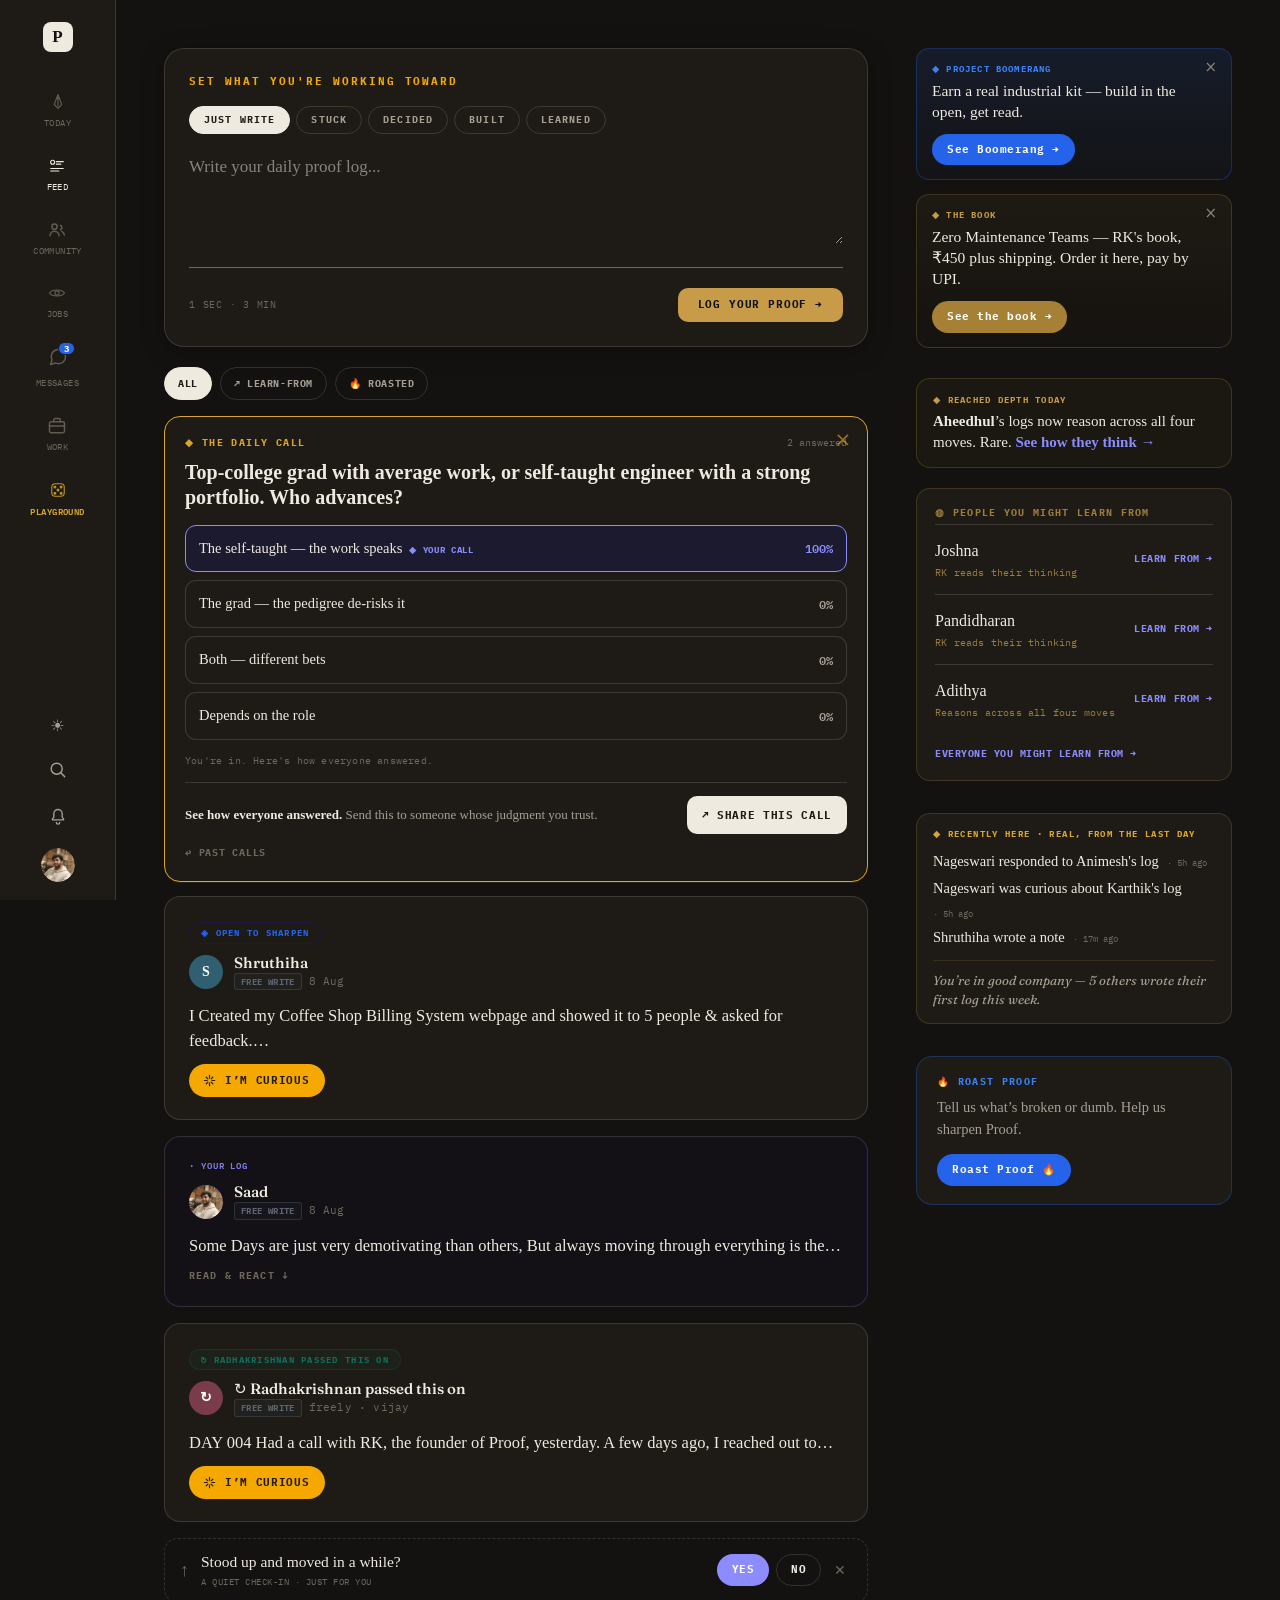
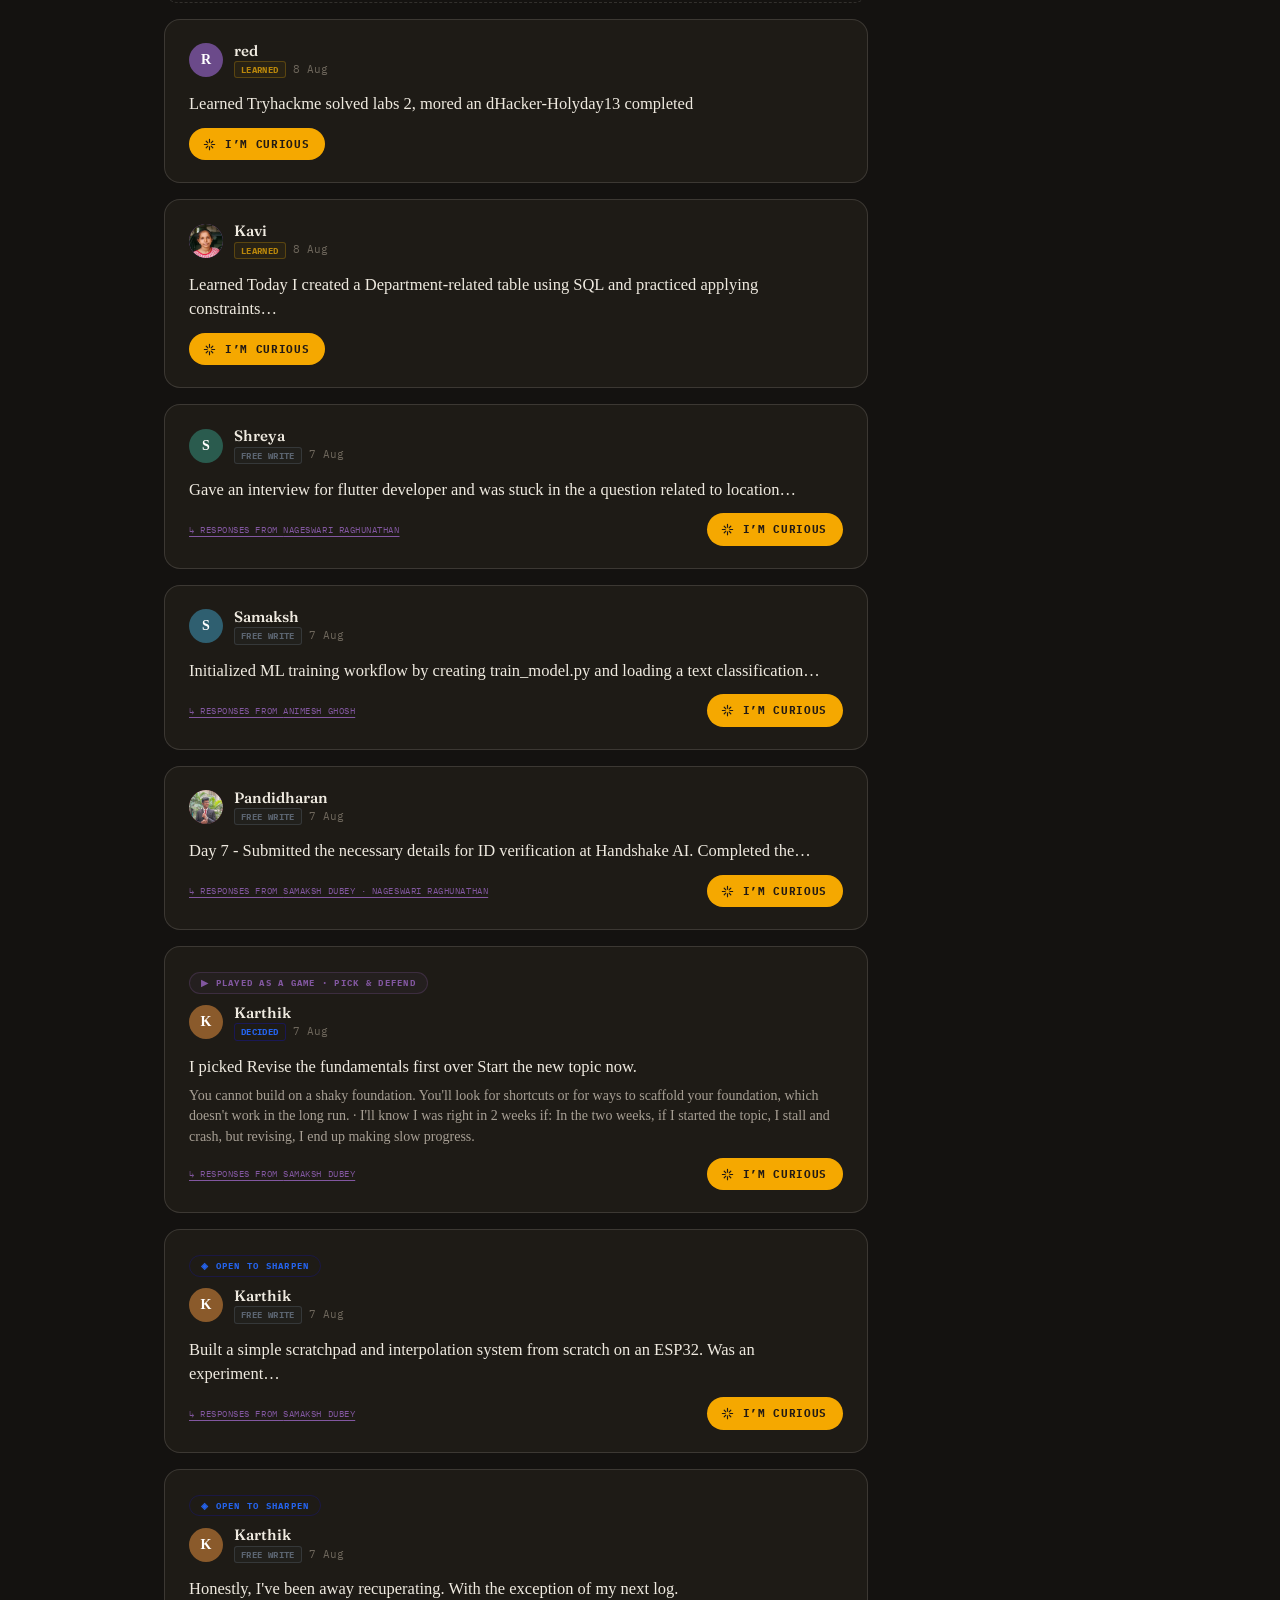
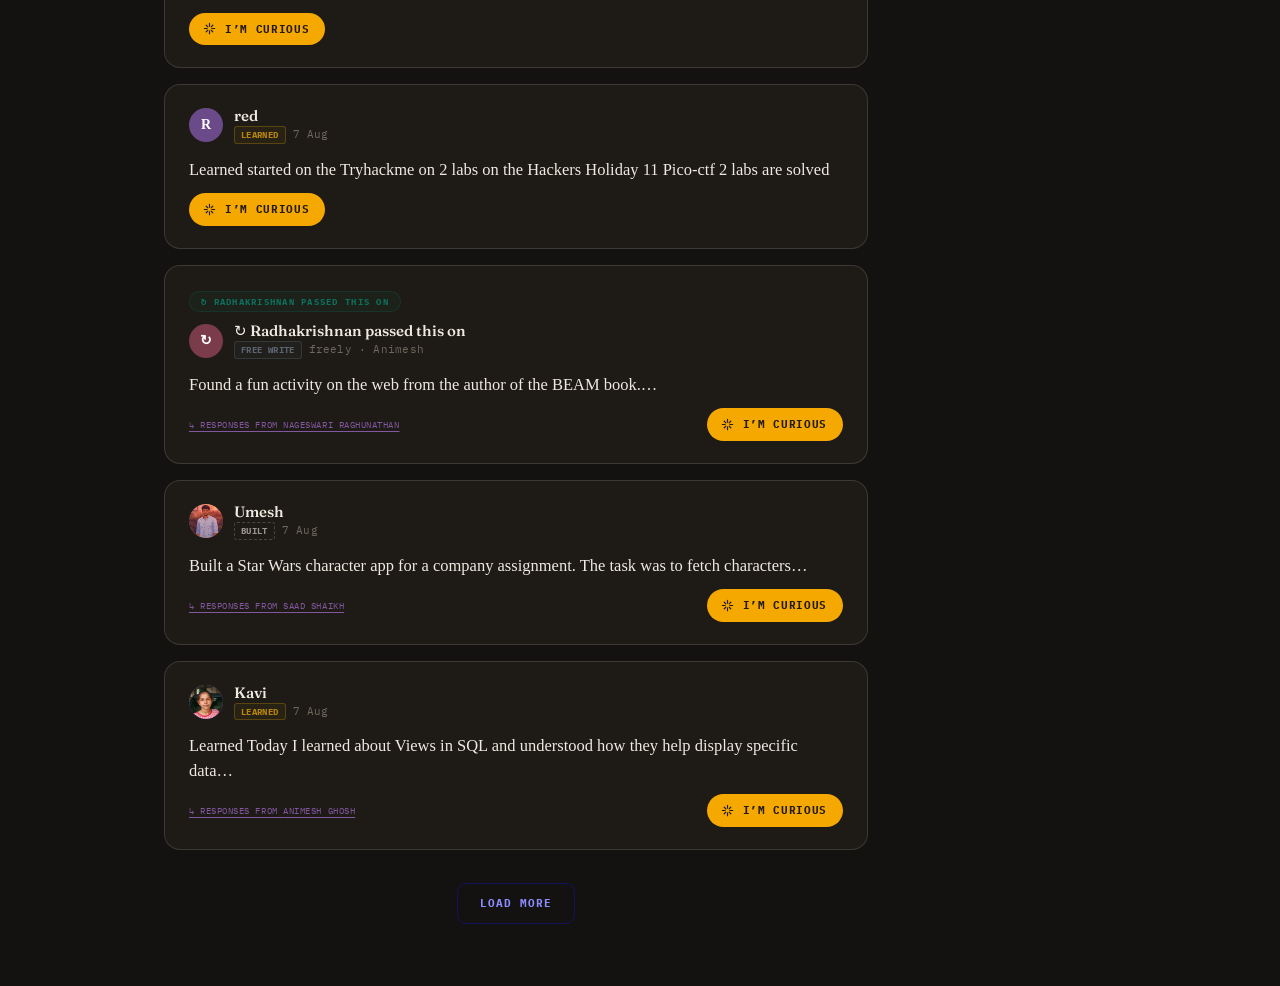
==== index.html @ 82c51aee "rename" ====
<!DOCTYPE html>
<!-- saved from url=(0050)https://proof.zeromaintenanceengineer.in/next/feed -->
<html lang="en" class="dm_sans_3dd837e-module__76uYGq__variable fraunces_d6a25583-module__1iMEhq__variable ibm_plex_mono_69b0a650-module__YpXl3W__variable h-full antialiased" data-theme="dark"><head><meta http-equiv="Content-Type" content="text/html; charset=UTF-8"><meta name="viewport" content="width=device-width, initial-scale=1, viewport-fit=cover"><link rel="preconnect" href="https://fonts.googleapis.com"><link rel="preconnect" href="https://fonts.gstatic.com" crossorigin><link href="https://fonts.googleapis.com/css2?family=Fraunces:ital,opsz,wght@0,9..144,100..900;1,9..144,100..900&family=IBM+Plex+Mono:ital,wght@0,400;0,500;0,600;0,700;1,400;1,600&display=swap" rel="stylesheet"><style>:root, html { --font-fraunces: 'Fraunces', Georgia, serif !important; --font-ibm-plex-mono: 'IBM Plex Mono', monospace !important; --nx-accent: #2563EB !important; --nx-gold: #F5A800 !important; } button[style*="#F5A800"], a[style*="#F5A800"] { background: #F5A800 !important; box-shadow: none !important; color: #221A14 !important; } *[style*="background:#1212CC"], *[style*="background: #1212CC"] { background-color: #2563EB !important; } *[style*="color:#1212CC"], *[style*="color: #1212CC"] { color: #2563EB !important; background: transparent !important; } *[style*="border-color:#1212CC"], *[style*="border-color: #1212CC"] { border-color: #2563EB !important; }</style><link rel="stylesheet" href="./ZME Proof_files/0ywh-_.utl7sk.css" data-precedence="next"><link rel="stylesheet" href="./ZME Proof_files/0-j~etab6fg9s.css" data-precedence="next"><link rel="stylesheet" href="./ZME Proof_files/0y_578nj~vm8..css" data-precedence="next"><link rel="stylesheet" href="./ZME Proof_files/0p9dlb2s27ppr.css" data-precedence="next"><link rel="preload" as="script" fetchpriority="low" href="./ZME Proof_files/074prxct1iqr1.js.download"><script src="./ZME Proof_files/0~k6u5_j-9bf2.js.download" async=""></script><script src="./ZME Proof_files/0dbbpgw_5l585.js.download" async=""></script><script src="./ZME Proof_files/0984h45.qy_86.js.download" async=""></script><script src="./ZME Proof_files/18cilrg3kkkfk.js.download" async=""></script><script src="./ZME Proof_files/0zjs5hlwbvch9.js.download" async=""></script><script src="./ZME Proof_files/turbopack-0f6-7tccjq.1g.js.download" async=""></script><script src="./ZME Proof_files/0mjb-7woy8qst.js.download" async=""></script><script src="./ZME Proof_files/0fn_caz3~kw9q.js.download" async=""></script><script src="./ZME Proof_files/00_w-lmquu-cs.js.download" async=""></script><script src="./ZME Proof_files/13oyx8lofy00y.js.download" async=""></script><script src="./ZME Proof_files/0t5--niciveg4.js.download" async=""></script><script src="./ZME Proof_files/1338a5h6nf2sa.js.download" async=""></script><script src="./ZME Proof_files/0g3f~a8m96g4f.js.download" async=""></script><meta name="theme-color" content="#2563EB"><title>ZME Proof</title><meta name="description" content="Start with 1 second. End with 3 minutes. A daily logging app where commitment grows over time."><link rel="manifest" href="https://proof.zeromaintenanceengineer.in/manifest.webmanifest"><meta name="mobile-web-app-capable" content="yes"><meta name="apple-mobile-web-app-title" content="Proof"><meta name="apple-mobile-web-app-status-bar-style" content="default"><link rel="icon" href="https://proof.zeromaintenanceengineer.in/favicon.ico?favicon.06owztl73n0d5.ico" sizes="64x64" type="image/x-icon"><link rel="icon" href="https://proof.zeromaintenanceengineer.in/icon.png?icon.0usc11j-8v8tt.png" sizes="512x184" type="image/png"><meta name="next-size-adjust" content=""><script>try{var t=localStorage.getItem('proof-theme');if(t==='dark')document.documentElement.setAttribute('data-theme','dark');}catch(e){}</script><script src="./ZME Proof_files/03~yq9q893hmn.js.download" nomodule=""></script><link rel="preload" href="https://proof.zeromaintenanceengineer.in/_next/static/media/03bda585a99c6450-s.p.0zzh68k1~whtc.woff2?dpl=dpl_6tcVAQwhjyRCwjzdaf2szmaPqKdR" as="font" crossorigin="" type="font/woff2"><link rel="preload" href="https://proof.zeromaintenanceengineer.in/_next/static/media/23b7a97ae3b5c134-s.p.0o14nraug8u5s.woff2?dpl=dpl_6tcVAQwhjyRCwjzdaf2szmaPqKdR" as="font" crossorigin="" type="font/woff2"><link rel="preload" href="https://proof.zeromaintenanceengineer.in/_next/static/media/3c7c6164b2587822-s.p.0duriy8536ewt.woff2?dpl=dpl_6tcVAQwhjyRCwjzdaf2szmaPqKdR" as="font" crossorigin="" type="font/woff2"><link rel="preload" href="https://proof.zeromaintenanceengineer.in/_next/static/media/5c285b27cdda1fe8-s.p.0yo6-5yoeeudq.woff2?dpl=dpl_6tcVAQwhjyRCwjzdaf2szmaPqKdR" as="font" crossorigin="" type="font/woff2"><link rel="preload" href="https://proof.zeromaintenanceengineer.in/_next/static/media/99e609270109b47d-s.p.16-z~2sp29ex6.woff2?dpl=dpl_6tcVAQwhjyRCwjzdaf2szmaPqKdR" as="font" crossorigin="" type="font/woff2"><link rel="preload" href="https://proof.zeromaintenanceengineer.in/_next/static/media/effe91970fc4db64-s.p.07ig5l8azj~hy.woff2?dpl=dpl_6tcVAQwhjyRCwjzdaf2szmaPqKdR" as="font" crossorigin="" type="font/woff2"><link rel="preload" href="./ZME Proof_files/photo-1786208053460.jpg" as="image"></head><body class="min-h-full flex flex-col bg-background text-foreground"><div hidden=""><!--$--><!--/$--></div><!--$--><div class="nx-app"><aside class="nx-rail"><a class="nx-mark" aria-label="Proof" href="https://proof.zeromaintenanceengineer.in/next">P</a><nav class="nx-nav"><a class="" href="https://proof.zeromaintenanceengineer.in/next"><svg viewBox="0 0 32 32" width="20" height="20" fill="none" stroke="currentColor" stroke-width="1.8" stroke-linecap="round" stroke-linejoin="round" aria-hidden="true" style="display:inline-block;flex:none"><path d="M16 4 L22 20 L16 26 L10 20 Z"></path><path d="M16 12 V22"></path><circle cx="16" cy="9.4" r="1.3"></circle></svg>Today</a><a class="nx-on" href="https://proof.zeromaintenanceengineer.in/next/feed"><svg viewBox="0 0 32 32" width="20" height="20" fill="none" stroke="currentColor" stroke-width="1.8" stroke-linecap="round" stroke-linejoin="round" aria-hidden="true" style="display:inline-block;flex:none"><circle cx="9" cy="10" r="3.2"></circle><path d="M15 9 H26 M15 13 H22"></path><path d="M6 20 H26 M6 24 H19"></path></svg>Feed</a><a class="" aria-label="Communities" href="https://proof.zeromaintenanceengineer.in/next/communities"><svg viewBox="0 0 24 24" width="20" height="20" fill="none" stroke="currentColor" stroke-width="1.8" stroke-linecap="round" stroke-linejoin="round"><circle cx="9" cy="8" r="3.1"></circle><path d="M3.6 19a5.4 5.4 0 0 1 10.8 0"></path><path d="M16.2 6.3a3 3 0 0 1 0 5.4"></path><path d="M17.7 13.6A5.4 5.4 0 0 1 20.8 18"></path></svg>Community</a><a class="" href="https://proof.zeromaintenanceengineer.in/next/roles"><svg viewBox="0 0 32 32" width="20" height="20" fill="none" stroke="currentColor" stroke-width="1.8" stroke-linecap="round" stroke-linejoin="round" aria-hidden="true" style="display:inline-block;flex:none"><path d="M4 16 C8 9.5 24 9.5 28 16 C24 22.5 8 22.5 4 16 Z"></path><circle cx="16" cy="16" r="3.4"></circle></svg>Jobs</a><a class="" aria-label="Messages" href="https://proof.zeromaintenanceengineer.in/next/messages" style="display:flex;align-items:center;gap:10px"><div style="position:relative;display:inline-flex;align-items:center;justify-content:center;flex:none"><svg viewBox="0 0 24 24" width="20" height="20" fill="none" stroke="currentColor" stroke-width="1.8" stroke-linecap="round" stroke-linejoin="round" aria-hidden="true" style="display:block"><path d="M21 11.5a8.38 8.38 0 0 1-.9 3.8 8.5 8.5 0 0 1-7.6 4.7 8.38 8.38 0 0 1-3.8-.9L3 21l1.9-5.7a8.38 8.38 0 0 1-.9-3.8 8.5 8.5 0 0 1 4.7-7.6 8.38 8.38 0 0 1 3.8-.9h.5a8.48 8.48 0 0 1 8 8v.5z"></path></svg><span style="position:absolute;top:-5px;right:-7px;background:#2563EB;color:#ffffff;font-family:var(--font-ibm-plex-mono), monospace;font-size:8.5px;font-weight:700;padding:1px 4.5px;border-radius:999px;line-height:1.1;border:1.5px solid var(--nx-card,#121214)">3</span></div><span>Messages</span></a><a class="" aria-label="Work" href="https://proof.zeromaintenanceengineer.in/work/security-audit"><svg viewBox="0 0 24 24" width="20" height="20" fill="none" stroke="currentColor" stroke-width="1.8" stroke-linecap="round" stroke-linejoin="round"><rect x="3" y="7" width="18" height="13" rx="2"></rect><path d="M8 7V5a2 2 0 0 1 2-2h4a2 2 0 0 1 2 2v2"></path><path d="M3 12h18"></path></svg>Work</a><a class="nx-games-new" href="https://proof.zeromaintenanceengineer.in/play"><svg viewBox="0 0 32 32" width="20" height="20" fill="none" stroke="currentColor" stroke-width="1.8" stroke-linecap="round" stroke-linejoin="round" aria-hidden="true" style="display:inline-block;flex:none"><rect x="6" y="6" width="20" height="20" rx="5.5"></rect><circle cx="11" cy="11" r="1.5" fill="currentColor"></circle><circle cx="21" cy="11" r="1.5" fill="currentColor"></circle><circle cx="16" cy="16" r="1.5" fill="currentColor"></circle><circle cx="11" cy="21" r="1.5" fill="currentColor"></circle><circle cx="21" cy="21" r="1.5" fill="currentColor"></circle></svg>Playground</a></nav><div class="nx-railbottom"><button title="Switch to light" aria-label="Switch to light mode" style="background:none;border:none;cursor:pointer;color:var(--nx-muted);font-size:16px;line-height:1;padding:4px">☀</button><a class="nx-search" aria-label="Search the feed" href="https://proof.zeromaintenanceengineer.in/next/feed?find=1"><svg viewBox="0 0 24 24"><circle cx="11" cy="11" r="7"></circle><line x1="16.5" y1="16.5" x2="21" y2="21"></line></svg></a><a class="nx-bell" aria-label="Notifications" href="https://proof.zeromaintenanceengineer.in/next/new"><svg viewBox="0 0 24 24"><path d="M12 3a5 5 0 0 0-5 5v4l-1.7 2.6a.6.6 0 0 0 .5.9h12.4a.6.6 0 0 0 .5-.9L17 12V8a5 5 0 0 0-5-5Z"></path><path d="M10 18.5a2 2 0 0 0 4 0"></path></svg></a><a class="nx-avatar" aria-label="You" href="https://proof.zeromaintenanceengineer.in/next/you"><img src="./ZME Proof_files/photo-1786208053460.jpg" alt="" style="width:100%;height:100%;object-fit:cover;border-radius:50%;display:block"></a></div></aside><main class="nx-main"><div class="nx-stage nx-wide"><div class="nx-feedgrid" style="display:grid;grid-template-columns:minmax(0,1fr) 316px;gap:48px;width:100%;align-items:start"><div style="min-width:0"><main id="commons" class="nx-cfeed" aria-label="The Commons" style="scroll-margin-top:16px"><div><div class="nx-composer" style="background:var(--nx-card);border:1px solid var(--nx-hair);border-radius:20px;padding:24px;margin-bottom:20px;box-shadow:0 4px 24px rgba(0,0,0,0.25);">
  <!-- Top Meta Header -->
  <div style="display:flex;align-items:center;justify-content:space-between;gap:12px;margin-bottom:16px;flex-wrap:wrap">
    <div style="font-family:var(--font-ibm-plex-mono), monospace;font-size:11px;letter-spacing:0.18em;text-transform:uppercase;color:#F5A800;font-weight:700">
      <span>SET WHAT YOU'RE WORKING TOWARD</span>
    </div>
  </div>

  <!-- Type Pill Selector -->
  <div style="display:flex;align-items:center;gap:6px;margin-bottom:20px;flex-wrap:wrap">
    <button type="button" class="composer-verb active" style="font-family:var(--font-ibm-plex-mono), monospace;font-size:9.5px;letter-spacing:0.12em;text-transform:uppercase;font-weight:700;padding:6px 14px;border-radius:999px;background:var(--nx-ink);color:var(--nx-card);border:1px solid var(--nx-ink);cursor:pointer">JUST WRITE</button>
    <button type="button" class="composer-verb" style="font-family:var(--font-ibm-plex-mono), monospace;font-size:9.5px;letter-spacing:0.12em;text-transform:uppercase;font-weight:700;padding:6px 14px;border-radius:999px;background:transparent;color:var(--nx-muted);border:1px solid var(--nx-hair);cursor:pointer">STUCK</button>
    <button type="button" class="composer-verb" style="font-family:var(--font-ibm-plex-mono), monospace;font-size:9.5px;letter-spacing:0.12em;text-transform:uppercase;font-weight:700;padding:6px 14px;border-radius:999px;background:transparent;color:var(--nx-muted);border:1px solid var(--nx-hair);cursor:pointer">DECIDED</button>
    <button type="button" class="composer-verb" style="font-family:var(--font-ibm-plex-mono), monospace;font-size:9.5px;letter-spacing:0.12em;text-transform:uppercase;font-weight:700;padding:6px 14px;border-radius:999px;background:transparent;color:var(--nx-muted);border:1px solid var(--nx-hair);cursor:pointer">BUILT</button>
    <button type="button" class="composer-verb" style="font-family:var(--font-ibm-plex-mono), monospace;font-size:9.5px;letter-spacing:0.12em;text-transform:uppercase;font-weight:700;padding:6px 14px;border-radius:999px;background:transparent;color:var(--nx-muted);border:1px solid var(--nx-hair);cursor:pointer">LEARNED</button>
  </div>

  <!-- Clean Text Area -->
  <div style="margin-bottom:16px">
    <textarea placeholder="Write your daily proof log..." style="width:100%;min-height:90px;background:transparent;border:none;outline:none;font-family:var(--font-fraunces), Georgia, serif;font-size:17px;line-height:1.5;color:var(--nx-ink);resize:vertical" aria-label="Proof log input"></textarea>
  </div>

  <!-- Gold Accent Divider -->
  <div style="height:1.5px;background:#C89B48;opacity:0.6;margin-bottom:20px"></div>

  <!-- Minimal Footer -->
  <div style="display:flex;align-items:center;justify-content:space-between;gap:12px">
    <span style="font-family:var(--font-ibm-plex-mono), monospace;font-size:9.5px;letter-spacing:0.08em;text-transform:uppercase;color:var(--nx-faint)">1 sec · 3 min</span>
    <button type="button" style="font-family:var(--font-ibm-plex-mono), monospace;font-size:10.5px;font-weight:700;letter-spacing:0.08em;text-transform:uppercase;background:#C89B48;color:#121318;border:none;border-radius:10px;padding:9px 20px;cursor:pointer;box-shadow:none;transition:all 0.15s ease">Log your proof →</button>
  </div>
</div><div style="display:flex;gap:8px;margin-bottom:16px;flex-wrap:wrap;align-items:center"><a style="display:inline-flex;align-items:center;gap:6px;font-family:var(--font-ibm-plex-mono), monospace;font-size:10px;letter-spacing:0.06em;text-transform:uppercase;font-weight:700;text-decoration:none;padding:8px 13px;border-radius:999px;white-space:nowrap;color:var(--nx-card);background:var(--nx-ink);border:1px solid var(--nx-ink)" href="https://proof.zeromaintenanceengineer.in/next/feed#commons">All</a><a style="display:inline-flex;align-items:center;gap:6px;font-family:var(--font-ibm-plex-mono), monospace;font-size:10px;letter-spacing:0.06em;text-transform:uppercase;font-weight:700;text-decoration:none;padding:8px 13px;border-radius:999px;white-space:nowrap;color:var(--nx-muted);background:transparent;border:1px solid var(--nx-hair)" href="https://proof.zeromaintenanceengineer.in/next/feed?lens=learnfrom#commons">↗ Learn-from</a><a href="https://proof.zeromaintenanceengineer.in/next/reports" style="display:inline-flex;align-items:center;gap:6px;font-family:var(--font-ibm-plex-mono), monospace;font-size:10px;letter-spacing:0.06em;text-transform:uppercase;font-weight:700;text-decoration:none;padding:8px 13px;border-radius:999px;white-space:nowrap;color:var(--nx-muted);background:transparent;border:1px solid var(--nx-hair)">🔥 Roasted</a></div><div class="dcall"><button class="dx" aria-label="Minimize this call" title="Minimize — find it in Past calls">×</button><div class="pin"><span class="k">◆ The daily call</span><span class="n">2 answered</span></div><div class="q">Top-college grad with average work, or self-taught engineer with a strong portfolio. Who advances?</div><div class="opts"><div class="opt mine"><div class="fill" style="width: 100%;"></div><div class="row"><span class="t">The self-taught — the work speaks<span class="you">◆ your call</span></span><span class="pct">100%</span></div></div><div class="opt"><div class="fill" style="width: 0%;"></div><div class="row"><span class="t">The grad — the pedigree de-risks it</span><span class="pct">0%</span></div></div><div class="opt"><div class="fill" style="width: 0%;"></div><div class="row"><span class="t">Both — different bets</span><span class="pct">0%</span></div></div><div class="opt"><div class="fill" style="width: 0%;"></div><div class="row"><span class="t">Depends on the role</span><span class="pct">0%</span></div></div></div><div class="foot">You're in. Here's how everyone answered.</div><div class="share"><span class="st"><b>See how everyone answered.</b> Send this to someone whose judgment you trust.</span><button class="sb">↗ Share this call</button></div><a class="past" href="https://proof.zeromaintenanceengineer.in/next/calls">↩ Past calls</a><style>
        .dcall{position:relative;background:var(--nx-card);border:1.5px solid var(--nx-gold);border-radius:16px;padding:18px 20px;margin:0 0 14px;box-shadow:0 1px 0 rgba(184,134,11,.15)}
        .dcall .dx{position:absolute;top:9px;right:11px;width:26px;height:26px;border:none;background:transparent;color:var(--nx-gold);font-size:20px;line-height:1;cursor:pointer;border-radius:50%;opacity:.65}
        .dcall .dx:hover{opacity:1;background:rgba(184,134,11,.1)}
        .dcall .past{display:inline-block;margin-top:12px;font-family:var(--font-ibm-plex-mono),monospace;font-size:9.5px;letter-spacing:.08em;text-transform:uppercase;font-weight:700;color:var(--nx-faint);text-decoration:none}
        .dcall .past:hover{color:var(--nx-gold)}
        .dcall .pin{display:flex;align-items:center;justify-content:space-between;gap:10px}
        .dcall .pin .k{font-family:var(--font-ibm-plex-mono),monospace;font-size:10px;letter-spacing:.14em;text-transform:uppercase;color:var(--nx-gold);font-weight:700}
        .dcall .pin .n{font-family:var(--font-ibm-plex-mono),monospace;font-size:10px;color:var(--nx-faint);white-space:nowrap}
        .dcall .q{font-family:var(--font-fraunces),Georgia,serif;font-size:20px;font-weight:600;line-height:1.24;margin:10px 0 15px;color:var(--nx-ink)}
        .dcall .opts{display:flex;flex-direction:column;gap:8px}
        .dcall .opt{position:relative;border:1px solid var(--nx-hair);border-radius:11px;padding:12px 13px;overflow:hidden;background:var(--nx-card);text-align:left;width:100%}
        .dcall button.opt.tap{cursor:pointer}.dcall button.opt.tap:hover{border-color:var(--nx-accent)}
        .dcall .opt .fill{position:absolute;left:0;top:0;bottom:0;background:rgba(18,18,204,.07);z-index:0}
        .dcall .opt.mine{border-color:var(--nx-accent)}.dcall .opt.mine .fill{background:rgba(18,18,204,.13)}
        .dcall .opt .row{position:relative;z-index:1;display:flex;justify-content:space-between;align-items:center;gap:10px}
        .dcall .opt .t{font-family:var(--font-fraunces),Georgia,serif;font-size:14.5px;color:var(--nx-ink)}
        .dcall .opt .pct{font-family:var(--font-ibm-plex-mono),monospace;font-size:12px;font-weight:600;color:var(--nx-muted)}
        .dcall .opt.mine .pct{color:var(--nx-accent)}
        .dcall .opt .arw{font-family:var(--font-fraunces),serif;font-size:18px;color:var(--nx-faint)}
        .dcall .you{font-family:var(--font-ibm-plex-mono),monospace;font-size:8.5px;letter-spacing:.08em;text-transform:uppercase;color:var(--nx-accent);font-weight:700;margin-left:7px}
        .dcall .foot{font-family:var(--font-ibm-plex-mono),monospace;font-size:10px;line-height:1.5;color:var(--nx-faint);margin-top:13px;letter-spacing:.02em}
        .dcall .share{margin-top:14px;padding-top:13px;border-top:1px solid var(--nx-hair);display:flex;align-items:center;justify-content:space-between;gap:12px;flex-wrap:wrap}
        .dcall .share .st{font-family:var(--font-fraunces),Georgia,serif;font-size:13px;color:var(--nx-muted);line-height:1.35;flex:1;min-width:180px}
        .dcall .share .st b{color:var(--nx-ink);font-weight:600}
        .dcall .share .sb{font-family:var(--font-ibm-plex-mono),monospace;font-size:11px;font-weight:700;letter-spacing:.06em;text-transform:uppercase;background:var(--nx-ink);color:var(--nx-card);border:none;border-radius:10px;padding:11px 15px;cursor:pointer;white-space:nowrap}
      </style></div><div id="nx-feed-card-0" class="nx-cc" style="cursor:default"><div style="display:inline-flex;align-items:center;gap:6px;font-family:var(--font-ibm-plex-mono), monospace;font-size:9px;letter-spacing:0.14em;text-transform:uppercase;font-weight:700;border-radius:999px;padding:3px 11px;margin-bottom:10px;color:#1212CC;background:#1212CC12;border:1px solid #1212CC40">◈ Open to sharpen</div><div class="nx-ccby"><a title="See Shruthiha’s page" style="display:inline-flex;flex-shrink:0;text-decoration:none" href="https://proof.zeromaintenanceengineer.in/shruthiha1118"><span class="nx-ccav" style="background:#2F5F70;overflow:hidden">S</span></a><div class="nx-ccwho"><div class="nx-ccname"><a title="See Shruthiha’s page" href="https://proof.zeromaintenanceengineer.in/shruthiha1118">Shruthiha</a></div><div class="nx-ccsub"><a title="See only &quot;Free write&quot; logs" style="font-family:var(--font-ibm-plex-mono), monospace;font-size:9px;letter-spacing:0.04em;text-transform:uppercase;font-weight:700;color:#5B6470;border:1px solid #5B647059;background:#5B647012;border-radius:3px;padding:1px 6px;text-decoration:none;cursor:pointer" href="https://proof.zeromaintenanceengineer.in/next?verb=freely">Free write</a><span>8 Aug</span></div></div></div><button type="button" class="nx-ccbody" style="display:block;width:100%;text-align:left;background:transparent;border:none;padding:0;margin:0;cursor:pointer">I Created my Coffee Shop Billing System webpage and showed it to 5 people &amp; asked for feedback.…</button><div style="margin-top:11px;display:flex;align-items:center;gap:14px;flex-wrap:wrap"><button type="button" style="margin-left:0;display:inline-flex;align-items:center;gap:8px;font-family:var(--font-ibm-plex-mono), monospace;font-size:11px;letter-spacing:0.06em;text-transform:uppercase;font-weight:700;color:#221A14;background:#F5A800;border:none;border-radius:999px;padding:8px 16px 8px 13px;cursor:pointer;box-shadow:0 6px 16px -8px rgba(245,168,0,.9)"><span class="nx-curspin" style="display:inline-flex"><svg viewBox="0 0 32 32" width="15" height="15" fill="none" stroke="currentColor" stroke-width="2.5" stroke-linecap="round" stroke-linejoin="round" aria-hidden="true" style="display:inline-block;flex:none"><path d="M16 5 V11 M16 21 V27 M5 16 H11 M21 16 H27 M9 9 L12.5 12.5 M19.5 19.5 L23 23 M23 9 L19.5 12.5 M12.5 19.5 L9 23"></path></svg></span>I’m curious</button></div></div><div id="nx-feed-card-1" class="nx-cc" style="cursor:default;background:rgba(18,18,204,.035);box-shadow:inset 0 0 0 1px rgba(18,18,204,.16)"><div class="nx-cceye blue">· Your log</div><div class="nx-ccby"><a title="See Saad’s page" style="display:inline-flex;flex-shrink:0;text-decoration:none" href="https://proof.zeromaintenanceengineer.in/mohdsaadshaikh17"><span class="nx-ccav" style="background:#6B4A8A;overflow:hidden"><img src="./ZME Proof_files/photo-1786208053460.jpg" alt="" style="width:100%;height:100%;object-fit:cover;border-radius:inherit;display:block"></span></a><div class="nx-ccwho"><div class="nx-ccname"><a title="See Saad’s page" href="https://proof.zeromaintenanceengineer.in/mohdsaadshaikh17">Saad</a></div><div class="nx-ccsub"><a title="See only &quot;Free write&quot; logs" style="font-family:var(--font-ibm-plex-mono), monospace;font-size:9px;letter-spacing:0.04em;text-transform:uppercase;font-weight:700;color:#5B6470;border:1px solid #5B647059;background:#5B647012;border-radius:3px;padding:1px 6px;text-decoration:none;cursor:pointer" href="https://proof.zeromaintenanceengineer.in/next?verb=freely">Free write</a><span>8 Aug</span></div></div></div><button type="button" class="nx-ccbody" style="display:block;width:100%;text-align:left;background:transparent;border:none;padding:0;margin:0;cursor:pointer">Some Days are just very demotivating than others, But always moving through everything is the…</button><div style="margin-top:11px;display:flex;align-items:center;gap:14px;flex-wrap:wrap"><button type="button" style="margin-left:0;font-family:var(--font-ibm-plex-mono), monospace;font-size:9.5px;letter-spacing:0.12em;text-transform:uppercase;font-weight:700;color:var(--nx-faint);background:transparent;border:none;padding:0;cursor:pointer">Read &amp; react ↓</button></div></div><div id="nx-feed-card-2" class="nx-cc" style="cursor:default"><div style="display:inline-flex;align-items:center;gap:6px;font-family:var(--font-ibm-plex-mono), monospace;font-size:9px;letter-spacing:0.14em;text-transform:uppercase;font-weight:700;border-radius:999px;padding:3px 11px;margin-bottom:10px;color:#0F6E5C;background:#0F6E5C12;border:1px solid #0F6E5C40">↻ Radhakrishnan passed this on</div><div class="nx-ccby"><a title="See ↻ Radhakrishnan passed this on’s page" style="display:inline-flex;flex-shrink:0;text-decoration:none" href="https://proof.zeromaintenanceengineer.in/vijaykrishnaoffici"><span class="nx-ccav" style="background:#7A3B4A;overflow:hidden">↻</span></a><div class="nx-ccwho"><div class="nx-ccname"><a title="See ↻ Radhakrishnan passed this on’s page" href="https://proof.zeromaintenanceengineer.in/vijaykrishnaoffici">↻ Radhakrishnan passed this on</a></div><div class="nx-ccsub"><a title="See only &quot;Free write&quot; logs" style="font-family:var(--font-ibm-plex-mono), monospace;font-size:9px;letter-spacing:0.04em;text-transform:uppercase;font-weight:700;color:#5B6470;border:1px solid #5B647059;background:#5B647012;border-radius:3px;padding:1px 6px;text-decoration:none;cursor:pointer" href="https://proof.zeromaintenanceengineer.in/next?verb=freely">Free write</a><span>freely · vijay</span></div></div></div><button type="button" class="nx-ccbody" style="display:block;width:100%;text-align:left;background:transparent;border:none;padding:0;margin:0;cursor:pointer">DAY 004

Had a call with RK, the founder of Proof, yesterday.

A few days ago, I reached out to…</button><div style="margin-top:11px;display:flex;align-items:center;gap:14px;flex-wrap:wrap"><button type="button" style="margin-left:0;display:inline-flex;align-items:center;gap:8px;font-family:var(--font-ibm-plex-mono), monospace;font-size:11px;letter-spacing:0.06em;text-transform:uppercase;font-weight:700;color:#221A14;background:#F5A800;border:none;border-radius:999px;padding:8px 16px 8px 13px;cursor:pointer;box-shadow:0 6px 16px -8px rgba(245,168,0,.9)"><span class="nx-curspin" style="display:inline-flex"><svg viewBox="0 0 32 32" width="15" height="15" fill="none" stroke="currentColor" stroke-width="2.5" stroke-linecap="round" stroke-linejoin="round" aria-hidden="true" style="display:inline-block;flex:none"><path d="M16 5 V11 M16 21 V27 M5 16 H11 M21 16 H27 M9 9 L12.5 12.5 M19.5 19.5 L23 23 M23 9 L19.5 12.5 M12.5 19.5 L9 23"></path></svg></span>I’m curious</button></div></div><div style="margin:4px 0 16px;padding:13px 15px;border:1px dashed var(--nx-hair);border-radius:14px;background:transparent;display:flex;align-items:center;gap:12px;flex-wrap:wrap"><span style="font-family:var(--font-fraunces), Georgia, serif;font-size:18px;color:var(--nx-faint);line-height:1;flex:0 0 auto" aria-hidden="true">↑</span><div style="flex:1;min-width:140px"><div style="font-family:var(--font-fraunces), Georgia, serif;font-size:15.5px;color:var(--nx-ink);line-height:1.3">Stood up and moved in a while?</div><div style="font-family:var(--font-ibm-plex-mono), monospace;font-size:8.5px;letter-spacing:0.06em;text-transform:uppercase;color:var(--nx-faint);margin-top:4px">A quiet check-in · just for you</div></div><div style="display:flex;align-items:center;gap:7px;flex:0 0 auto"><button type="button" style="font-family:var(--font-ibm-plex-mono), monospace;font-size:10.5px;letter-spacing:0.04em;text-transform:uppercase;font-weight:700;color:#fff;background:var(--nx-accent);border:1px solid transparent;border-radius:999px;padding:7px 14px;cursor:pointer">Yes</button><button type="button" style="font-family:var(--font-ibm-plex-mono), monospace;font-size:10.5px;letter-spacing:0.04em;text-transform:uppercase;font-weight:700;color:var(--nx-ink);background:transparent;border:1px solid var(--nx-hair);border-radius:999px;padding:7px 14px;cursor:pointer">No</button><button type="button" aria-label="Dismiss" title="Not now" style="font-family:var(--font-ibm-plex-mono), monospace;font-size:14px;line-height:1;color:var(--nx-faint);background:none;border:none;cursor:pointer;padding:4px 6px">✕</button></div></div><div id="nx-feed-card-3" class="nx-cc" style="cursor:default"><div class="nx-ccby"><a title="See red’s page" style="display:inline-flex;flex-shrink:0;text-decoration:none" href="https://proof.zeromaintenanceengineer.in/rhat6697"><span class="nx-ccav" style="background:#6B4A8A;overflow:hidden">R</span></a><div class="nx-ccwho"><div class="nx-ccname"><a title="See red’s page" href="https://proof.zeromaintenanceengineer.in/rhat6697">red</a></div><div class="nx-ccsub"><a title="See only &quot;Learned&quot; logs" style="font-family:var(--font-ibm-plex-mono), monospace;font-size:9px;letter-spacing:0.04em;text-transform:uppercase;font-weight:700;color:#B8860B;border:1px solid #B8860B59;background:#B8860B12;border-radius:3px;padding:1px 6px;text-decoration:none;cursor:pointer" href="https://proof.zeromaintenanceengineer.in/next?verb=learned">Learned</a><span>8 Aug</span></div></div></div><button type="button" class="nx-ccbody" style="display:block;width:100%;text-align:left;background:transparent;border:none;padding:0;margin:0;cursor:pointer">Learned Tryhackme solved labs 2, mored an dHacker-Holyday13 completed</button><div style="margin-top:11px;display:flex;align-items:center;gap:14px;flex-wrap:wrap"><button type="button" style="margin-left:0;display:inline-flex;align-items:center;gap:8px;font-family:var(--font-ibm-plex-mono), monospace;font-size:11px;letter-spacing:0.06em;text-transform:uppercase;font-weight:700;color:#221A14;background:#F5A800;border:none;border-radius:999px;padding:8px 16px 8px 13px;cursor:pointer;box-shadow:0 6px 16px -8px rgba(245,168,0,.9)"><span class="nx-curspin" style="display:inline-flex"><svg viewBox="0 0 32 32" width="15" height="15" fill="none" stroke="currentColor" stroke-width="2.5" stroke-linecap="round" stroke-linejoin="round" aria-hidden="true" style="display:inline-block;flex:none"><path d="M16 5 V11 M16 21 V27 M5 16 H11 M21 16 H27 M9 9 L12.5 12.5 M19.5 19.5 L23 23 M23 9 L19.5 12.5 M12.5 19.5 L9 23"></path></svg></span>I’m curious</button></div></div><div id="nx-feed-card-4" class="nx-cc" style="cursor:default"><div class="nx-ccby"><a title="See Kavi’s page" style="display:inline-flex;flex-shrink:0;text-decoration:none" href="https://proof.zeromaintenanceengineer.in/kavipurnima2008"><span class="nx-ccav" style="background:#6B4A8A;overflow:hidden"><img src="./ZME Proof_files/photo-1786194440616.jpg" alt="" style="width:100%;height:100%;object-fit:cover;border-radius:inherit;display:block"></span></a><div class="nx-ccwho"><div class="nx-ccname"><a title="See Kavi’s page" href="https://proof.zeromaintenanceengineer.in/kavipurnima2008">Kavi</a></div><div class="nx-ccsub"><a title="See only &quot;Learned&quot; logs" style="font-family:var(--font-ibm-plex-mono), monospace;font-size:9px;letter-spacing:0.04em;text-transform:uppercase;font-weight:700;color:#B8860B;border:1px solid #B8860B59;background:#B8860B12;border-radius:3px;padding:1px 6px;text-decoration:none;cursor:pointer" href="https://proof.zeromaintenanceengineer.in/next?verb=learned">Learned</a><span>8 Aug</span></div></div></div><button type="button" class="nx-ccbody" style="display:block;width:100%;text-align:left;background:transparent;border:none;padding:0;margin:0;cursor:pointer">Learned Today I created a Department-related table using SQL and practiced applying constraints…</button><div style="margin-top:11px;display:flex;align-items:center;gap:14px;flex-wrap:wrap"><button type="button" style="margin-left:0;display:inline-flex;align-items:center;gap:8px;font-family:var(--font-ibm-plex-mono), monospace;font-size:11px;letter-spacing:0.06em;text-transform:uppercase;font-weight:700;color:#221A14;background:#F5A800;border:none;border-radius:999px;padding:8px 16px 8px 13px;cursor:pointer;box-shadow:0 6px 16px -8px rgba(245,168,0,.9)"><span class="nx-curspin" style="display:inline-flex"><svg viewBox="0 0 32 32" width="15" height="15" fill="none" stroke="currentColor" stroke-width="2.5" stroke-linecap="round" stroke-linejoin="round" aria-hidden="true" style="display:inline-block;flex:none"><path d="M16 5 V11 M16 21 V27 M5 16 H11 M21 16 H27 M9 9 L12.5 12.5 M19.5 19.5 L23 23 M23 9 L19.5 12.5 M12.5 19.5 L9 23"></path></svg></span>I’m curious</button></div></div><div id="nx-feed-card-5" class="nx-cc" style="cursor:default"><div class="nx-ccby"><a title="See Shreya’s page" style="display:inline-flex;flex-shrink:0;text-decoration:none" href="https://proof.zeromaintenanceengineer.in/agrawalshreya532"><span class="nx-ccav" style="background:#2A5B4E;overflow:hidden">S</span></a><div class="nx-ccwho"><div class="nx-ccname"><a title="See Shreya’s page" href="https://proof.zeromaintenanceengineer.in/agrawalshreya532">Shreya</a></div><div class="nx-ccsub"><a title="See only &quot;Free write&quot; logs" style="font-family:var(--font-ibm-plex-mono), monospace;font-size:9px;letter-spacing:0.04em;text-transform:uppercase;font-weight:700;color:#5B6470;border:1px solid #5B647059;background:#5B647012;border-radius:3px;padding:1px 6px;text-decoration:none;cursor:pointer" href="https://proof.zeromaintenanceengineer.in/next?verb=freely">Free write</a><span>7 Aug</span></div></div></div><button type="button" class="nx-ccbody" style="display:block;width:100%;text-align:left;background:transparent;border:none;padding:0;margin:0;cursor:pointer">Gave an interview for flutter developer and was stuck in the a question related to location…</button><div style="margin-top:11px;display:flex;align-items:center;gap:14px;flex-wrap:wrap"><button type="button" title="See the responses" style="font-family:var(--font-ibm-plex-mono), monospace;font-size:9px;letter-spacing:0.06em;text-transform:uppercase;color:#8257A0;background:transparent;border:none;padding:0;cursor:pointer;text-decoration:underline;text-underline-offset:3px">↳ responses from <!-- -->Nageswari Raghunathan</button><button type="button" style="margin-left:auto;display:inline-flex;align-items:center;gap:8px;font-family:var(--font-ibm-plex-mono), monospace;font-size:11px;letter-spacing:0.06em;text-transform:uppercase;font-weight:700;color:#221A14;background:#F5A800;border:none;border-radius:999px;padding:8px 16px 8px 13px;cursor:pointer;box-shadow:0 6px 16px -8px rgba(245,168,0,.9)"><span class="nx-curspin" style="display:inline-flex"><svg viewBox="0 0 32 32" width="15" height="15" fill="none" stroke="currentColor" stroke-width="2.5" stroke-linecap="round" stroke-linejoin="round" aria-hidden="true" style="display:inline-block;flex:none"><path d="M16 5 V11 M16 21 V27 M5 16 H11 M21 16 H27 M9 9 L12.5 12.5 M19.5 19.5 L23 23 M23 9 L19.5 12.5 M12.5 19.5 L9 23"></path></svg></span>I’m curious</button></div></div><div id="nx-feed-card-6" class="nx-cc" style="cursor:default"><div class="nx-ccby"><a title="See Samaksh’s page" style="display:inline-flex;flex-shrink:0;text-decoration:none" href="https://proof.zeromaintenanceengineer.in/samakshdubey9"><span class="nx-ccav" style="background:#2F5F70;overflow:hidden">S</span></a><div class="nx-ccwho"><div class="nx-ccname"><a title="See Samaksh’s page" href="https://proof.zeromaintenanceengineer.in/samakshdubey9">Samaksh</a></div><div class="nx-ccsub"><a title="See only &quot;Free write&quot; logs" style="font-family:var(--font-ibm-plex-mono), monospace;font-size:9px;letter-spacing:0.04em;text-transform:uppercase;font-weight:700;color:#5B6470;border:1px solid #5B647059;background:#5B647012;border-radius:3px;padding:1px 6px;text-decoration:none;cursor:pointer" href="https://proof.zeromaintenanceengineer.in/next?verb=freely">Free write</a><span>7 Aug</span></div></div></div><button type="button" class="nx-ccbody" style="display:block;width:100%;text-align:left;background:transparent;border:none;padding:0;margin:0;cursor:pointer">Initialized ML training workflow by creating train_model.py and loading a text classification…</button><div style="margin-top:11px;display:flex;align-items:center;gap:14px;flex-wrap:wrap"><button type="button" title="See the responses" style="font-family:var(--font-ibm-plex-mono), monospace;font-size:9px;letter-spacing:0.06em;text-transform:uppercase;color:#8257A0;background:transparent;border:none;padding:0;cursor:pointer;text-decoration:underline;text-underline-offset:3px">↳ responses from <!-- -->Animesh Ghosh</button><button type="button" style="margin-left:auto;display:inline-flex;align-items:center;gap:8px;font-family:var(--font-ibm-plex-mono), monospace;font-size:11px;letter-spacing:0.06em;text-transform:uppercase;font-weight:700;color:#221A14;background:#F5A800;border:none;border-radius:999px;padding:8px 16px 8px 13px;cursor:pointer;box-shadow:0 6px 16px -8px rgba(245,168,0,.9)"><span class="nx-curspin" style="display:inline-flex"><svg viewBox="0 0 32 32" width="15" height="15" fill="none" stroke="currentColor" stroke-width="2.5" stroke-linecap="round" stroke-linejoin="round" aria-hidden="true" style="display:inline-block;flex:none"><path d="M16 5 V11 M16 21 V27 M5 16 H11 M21 16 H27 M9 9 L12.5 12.5 M19.5 19.5 L23 23 M23 9 L19.5 12.5 M12.5 19.5 L9 23"></path></svg></span>I’m curious</button></div></div><div id="nx-feed-card-7" class="nx-cc" style="cursor:default"><div class="nx-ccby"><a title="See Pandidharan’s page" style="display:inline-flex;flex-shrink:0;text-decoration:none" href="https://proof.zeromaintenanceengineer.in/pandidharan7"><span class="nx-ccav" style="background:#7A3B4A;overflow:hidden"><img src="./ZME Proof_files/photo-1784570271192.jpg" alt="" style="width:100%;height:100%;object-fit:cover;border-radius:inherit;display:block"></span></a><div class="nx-ccwho"><div class="nx-ccname"><a title="See Pandidharan’s page" href="https://proof.zeromaintenanceengineer.in/pandidharan7">Pandidharan</a></div><div class="nx-ccsub"><a title="See only &quot;Free write&quot; logs" style="font-family:var(--font-ibm-plex-mono), monospace;font-size:9px;letter-spacing:0.04em;text-transform:uppercase;font-weight:700;color:#5B6470;border:1px solid #5B647059;background:#5B647012;border-radius:3px;padding:1px 6px;text-decoration:none;cursor:pointer" href="https://proof.zeromaintenanceengineer.in/next?verb=freely">Free write</a><span>7 Aug</span></div></div></div><button type="button" class="nx-ccbody" style="display:block;width:100%;text-align:left;background:transparent;border:none;padding:0;margin:0;cursor:pointer">Day 7 - Submitted the necessary details for ID verification at Handshake AI. Completed the…</button><div style="margin-top:11px;display:flex;align-items:center;gap:14px;flex-wrap:wrap"><button type="button" title="See the responses" style="font-family:var(--font-ibm-plex-mono), monospace;font-size:9px;letter-spacing:0.06em;text-transform:uppercase;color:#8257A0;background:transparent;border:none;padding:0;cursor:pointer;text-decoration:underline;text-underline-offset:3px">↳ responses from <!-- -->Samaksh Dubey · Nageswari Raghunathan</button><button type="button" style="margin-left:auto;display:inline-flex;align-items:center;gap:8px;font-family:var(--font-ibm-plex-mono), monospace;font-size:11px;letter-spacing:0.06em;text-transform:uppercase;font-weight:700;color:#221A14;background:#F5A800;border:none;border-radius:999px;padding:8px 16px 8px 13px;cursor:pointer;box-shadow:0 6px 16px -8px rgba(245,168,0,.9)"><span class="nx-curspin" style="display:inline-flex"><svg viewBox="0 0 32 32" width="15" height="15" fill="none" stroke="currentColor" stroke-width="2.5" stroke-linecap="round" stroke-linejoin="round" aria-hidden="true" style="display:inline-block;flex:none"><path d="M16 5 V11 M16 21 V27 M5 16 H11 M21 16 H27 M9 9 L12.5 12.5 M19.5 19.5 L23 23 M23 9 L19.5 12.5 M12.5 19.5 L9 23"></path></svg></span>I’m curious</button></div></div><div id="nx-feed-card-8" class="nx-cc" style="cursor:default"><div style="display:inline-flex;align-items:center;gap:6px;font-family:var(--font-ibm-plex-mono), monospace;font-size:9px;letter-spacing:0.14em;text-transform:uppercase;font-weight:700;border-radius:999px;padding:3px 11px;margin-bottom:10px;color:#8257A0;background:#8257A012;border:1px solid #8257A040">▶ Played as a game · Pick &amp; Defend</div><div class="nx-ccby"><a title="See Karthik’s page" style="display:inline-flex;flex-shrink:0;text-decoration:none" href="https://proof.zeromaintenanceengineer.in/karthik20066002"><span class="nx-ccav" style="background:#8A5A2B;overflow:hidden">K</span></a><div class="nx-ccwho"><div class="nx-ccname"><a title="See Karthik’s page" href="https://proof.zeromaintenanceengineer.in/karthik20066002">Karthik</a></div><div class="nx-ccsub"><a title="See only &quot;Decided&quot; logs" style="font-family:var(--font-ibm-plex-mono), monospace;font-size:9px;letter-spacing:0.04em;text-transform:uppercase;font-weight:700;color:#1212CC;border:1px solid #1212CC59;background:#1212CC12;border-radius:3px;padding:1px 6px;text-decoration:none;cursor:pointer" href="https://proof.zeromaintenanceengineer.in/next?verb=decided">Decided</a><span>7 Aug</span></div></div></div><button type="button" class="nx-ccbody" style="display:block;width:100%;text-align:left;background:transparent;border:none;padding:0;margin:0;cursor:pointer">I picked Revise the fundamentals first over Start the new topic now.</button><div class="nx-ccwhy">You cannot build on a shaky foundation. You'll look for shortcuts or for ways to scaffold your foundation, which doesn't work in the long run.  ·  I'll know I was right in 2 weeks if: In the two weeks, if I started the topic, I stall and crash, but revising, I end up making slow progress.</div><div style="margin-top:11px;display:flex;align-items:center;gap:14px;flex-wrap:wrap"><button type="button" title="See the responses" style="font-family:var(--font-ibm-plex-mono), monospace;font-size:9px;letter-spacing:0.06em;text-transform:uppercase;color:#8257A0;background:transparent;border:none;padding:0;cursor:pointer;text-decoration:underline;text-underline-offset:3px">↳ responses from <!-- -->Samaksh Dubey</button><button type="button" style="margin-left:auto;display:inline-flex;align-items:center;gap:8px;font-family:var(--font-ibm-plex-mono), monospace;font-size:11px;letter-spacing:0.06em;text-transform:uppercase;font-weight:700;color:#221A14;background:#F5A800;border:none;border-radius:999px;padding:8px 16px 8px 13px;cursor:pointer;box-shadow:0 6px 16px -8px rgba(245,168,0,.9)"><span class="nx-curspin" style="display:inline-flex"><svg viewBox="0 0 32 32" width="15" height="15" fill="none" stroke="currentColor" stroke-width="2.5" stroke-linecap="round" stroke-linejoin="round" aria-hidden="true" style="display:inline-block;flex:none"><path d="M16 5 V11 M16 21 V27 M5 16 H11 M21 16 H27 M9 9 L12.5 12.5 M19.5 19.5 L23 23 M23 9 L19.5 12.5 M12.5 19.5 L9 23"></path></svg></span>I’m curious</button></div></div><div id="nx-feed-card-9" class="nx-cc" style="cursor:default"><div style="display:inline-flex;align-items:center;gap:6px;font-family:var(--font-ibm-plex-mono), monospace;font-size:9px;letter-spacing:0.14em;text-transform:uppercase;font-weight:700;border-radius:999px;padding:3px 11px;margin-bottom:10px;color:#1212CC;background:#1212CC12;border:1px solid #1212CC40">◈ Open to sharpen</div><div class="nx-ccby"><a title="See Karthik’s page" style="display:inline-flex;flex-shrink:0;text-decoration:none" href="https://proof.zeromaintenanceengineer.in/karthik20066002"><span class="nx-ccav" style="background:#8A5A2B;overflow:hidden">K</span></a><div class="nx-ccwho"><div class="nx-ccname"><a title="See Karthik’s page" href="https://proof.zeromaintenanceengineer.in/karthik20066002">Karthik</a></div><div class="nx-ccsub"><a title="See only &quot;Free write&quot; logs" style="font-family:var(--font-ibm-plex-mono), monospace;font-size:9px;letter-spacing:0.04em;text-transform:uppercase;font-weight:700;color:#5B6470;border:1px solid #5B647059;background:#5B647012;border-radius:3px;padding:1px 6px;text-decoration:none;cursor:pointer" href="https://proof.zeromaintenanceengineer.in/next?verb=freely">Free write</a><span>7 Aug</span></div></div></div><button type="button" class="nx-ccbody" style="display:block;width:100%;text-align:left;background:transparent;border:none;padding:0;margin:0;cursor:pointer">Built a simple scratchpad and interpolation system from scratch on an ESP32. Was an experiment…</button><div style="margin-top:11px;display:flex;align-items:center;gap:14px;flex-wrap:wrap"><button type="button" title="See the responses" style="font-family:var(--font-ibm-plex-mono), monospace;font-size:9px;letter-spacing:0.06em;text-transform:uppercase;color:#8257A0;background:transparent;border:none;padding:0;cursor:pointer;text-decoration:underline;text-underline-offset:3px">↳ responses from <!-- -->Samaksh Dubey</button><button type="button" style="margin-left:auto;display:inline-flex;align-items:center;gap:8px;font-family:var(--font-ibm-plex-mono), monospace;font-size:11px;letter-spacing:0.06em;text-transform:uppercase;font-weight:700;color:#221A14;background:#F5A800;border:none;border-radius:999px;padding:8px 16px 8px 13px;cursor:pointer;box-shadow:0 6px 16px -8px rgba(245,168,0,.9)"><span class="nx-curspin" style="display:inline-flex"><svg viewBox="0 0 32 32" width="15" height="15" fill="none" stroke="currentColor" stroke-width="2.5" stroke-linecap="round" stroke-linejoin="round" aria-hidden="true" style="display:inline-block;flex:none"><path d="M16 5 V11 M16 21 V27 M5 16 H11 M21 16 H27 M9 9 L12.5 12.5 M19.5 19.5 L23 23 M23 9 L19.5 12.5 M12.5 19.5 L9 23"></path></svg></span>I’m curious</button></div></div><div id="nx-feed-card-10" class="nx-cc" style="cursor:default"><div style="display:inline-flex;align-items:center;gap:6px;font-family:var(--font-ibm-plex-mono), monospace;font-size:9px;letter-spacing:0.14em;text-transform:uppercase;font-weight:700;border-radius:999px;padding:3px 11px;margin-bottom:10px;color:#1212CC;background:#1212CC12;border:1px solid #1212CC40">◈ Open to sharpen</div><div class="nx-ccby"><a title="See Karthik’s page" style="display:inline-flex;flex-shrink:0;text-decoration:none" href="https://proof.zeromaintenanceengineer.in/karthik20066002"><span class="nx-ccav" style="background:#8A5A2B;overflow:hidden">K</span></a><div class="nx-ccwho"><div class="nx-ccname"><a title="See Karthik’s page" href="https://proof.zeromaintenanceengineer.in/karthik20066002">Karthik</a></div><div class="nx-ccsub"><a title="See only &quot;Free write&quot; logs" style="font-family:var(--font-ibm-plex-mono), monospace;font-size:9px;letter-spacing:0.04em;text-transform:uppercase;font-weight:700;color:#5B6470;border:1px solid #5B647059;background:#5B647012;border-radius:3px;padding:1px 6px;text-decoration:none;cursor:pointer" href="https://proof.zeromaintenanceengineer.in/next?verb=freely">Free write</a><span>7 Aug</span></div></div></div><button type="button" class="nx-ccbody" style="display:block;width:100%;text-align:left;background:transparent;border:none;padding:0;margin:0;cursor:pointer">Honestly, I've been away recuperating. With the exception of my next log.</button><div style="margin-top:11px;display:flex;align-items:center;gap:14px;flex-wrap:wrap"><button type="button" style="margin-left:0;display:inline-flex;align-items:center;gap:8px;font-family:var(--font-ibm-plex-mono), monospace;font-size:11px;letter-spacing:0.06em;text-transform:uppercase;font-weight:700;color:#221A14;background:#F5A800;border:none;border-radius:999px;padding:8px 16px 8px 13px;cursor:pointer;box-shadow:0 6px 16px -8px rgba(245,168,0,.9)"><span class="nx-curspin" style="display:inline-flex"><svg viewBox="0 0 32 32" width="15" height="15" fill="none" stroke="currentColor" stroke-width="2.5" stroke-linecap="round" stroke-linejoin="round" aria-hidden="true" style="display:inline-block;flex:none"><path d="M16 5 V11 M16 21 V27 M5 16 H11 M21 16 H27 M9 9 L12.5 12.5 M19.5 19.5 L23 23 M23 9 L19.5 12.5 M12.5 19.5 L9 23"></path></svg></span>I’m curious</button></div></div><div id="nx-feed-card-11" class="nx-cc" style="cursor:default"><div class="nx-ccby"><a title="See red’s page" style="display:inline-flex;flex-shrink:0;text-decoration:none" href="https://proof.zeromaintenanceengineer.in/rhat6697"><span class="nx-ccav" style="background:#6B4A8A;overflow:hidden">R</span></a><div class="nx-ccwho"><div class="nx-ccname"><a title="See red’s page" href="https://proof.zeromaintenanceengineer.in/rhat6697">red</a></div><div class="nx-ccsub"><a title="See only &quot;Learned&quot; logs" style="font-family:var(--font-ibm-plex-mono), monospace;font-size:9px;letter-spacing:0.04em;text-transform:uppercase;font-weight:700;color:#B8860B;border:1px solid #B8860B59;background:#B8860B12;border-radius:3px;padding:1px 6px;text-decoration:none;cursor:pointer" href="https://proof.zeromaintenanceengineer.in/next?verb=learned">Learned</a><span>7 Aug</span></div></div></div><button type="button" class="nx-ccbody" style="display:block;width:100%;text-align:left;background:transparent;border:none;padding:0;margin:0;cursor:pointer">Learned started on the Tryhackme on 2 labs on the Hackers Holiday 11

Pico-ctf 2 labs are solved</button><div style="margin-top:11px;display:flex;align-items:center;gap:14px;flex-wrap:wrap"><button type="button" style="margin-left:0;display:inline-flex;align-items:center;gap:8px;font-family:var(--font-ibm-plex-mono), monospace;font-size:11px;letter-spacing:0.06em;text-transform:uppercase;font-weight:700;color:#221A14;background:#F5A800;border:none;border-radius:999px;padding:8px 16px 8px 13px;cursor:pointer;box-shadow:0 6px 16px -8px rgba(245,168,0,.9)"><span class="nx-curspin" style="display:inline-flex"><svg viewBox="0 0 32 32" width="15" height="15" fill="none" stroke="currentColor" stroke-width="2.5" stroke-linecap="round" stroke-linejoin="round" aria-hidden="true" style="display:inline-block;flex:none"><path d="M16 5 V11 M16 21 V27 M5 16 H11 M21 16 H27 M9 9 L12.5 12.5 M19.5 19.5 L23 23 M23 9 L19.5 12.5 M12.5 19.5 L9 23"></path></svg></span>I’m curious</button></div></div><div id="nx-feed-card-12" class="nx-cc" style="cursor:default"><div style="display:inline-flex;align-items:center;gap:6px;font-family:var(--font-ibm-plex-mono), monospace;font-size:9px;letter-spacing:0.14em;text-transform:uppercase;font-weight:700;border-radius:999px;padding:3px 11px;margin-bottom:10px;color:#0F6E5C;background:#0F6E5C12;border:1px solid #0F6E5C40">↻ Radhakrishnan passed this on</div><div class="nx-ccby"><a title="See ↻ Radhakrishnan passed this on’s page" style="display:inline-flex;flex-shrink:0;text-decoration:none" href="https://proof.zeromaintenanceengineer.in/sendit2animesh"><span class="nx-ccav" style="background:#7A3B4A;overflow:hidden">↻</span></a><div class="nx-ccwho"><div class="nx-ccname"><a title="See ↻ Radhakrishnan passed this on’s page" href="https://proof.zeromaintenanceengineer.in/sendit2animesh">↻ Radhakrishnan passed this on</a></div><div class="nx-ccsub"><a title="See only &quot;Free write&quot; logs" style="font-family:var(--font-ibm-plex-mono), monospace;font-size:9px;letter-spacing:0.04em;text-transform:uppercase;font-weight:700;color:#5B6470;border:1px solid #5B647059;background:#5B647012;border-radius:3px;padding:1px 6px;text-decoration:none;cursor:pointer" href="https://proof.zeromaintenanceengineer.in/next?verb=freely">Free write</a><span>freely · Animesh</span></div></div></div><button type="button" class="nx-ccbody" style="display:block;width:100%;text-align:left;background:transparent;border:none;padding:0;margin:0;cursor:pointer">Found a fun activity on the web from the author of the BEAM book.…</button><div style="margin-top:11px;display:flex;align-items:center;gap:14px;flex-wrap:wrap"><button type="button" title="See the responses" style="font-family:var(--font-ibm-plex-mono), monospace;font-size:9px;letter-spacing:0.06em;text-transform:uppercase;color:#8257A0;background:transparent;border:none;padding:0;cursor:pointer;text-decoration:underline;text-underline-offset:3px">↳ responses from <!-- -->Nageswari Raghunathan</button><button type="button" style="margin-left:auto;display:inline-flex;align-items:center;gap:8px;font-family:var(--font-ibm-plex-mono), monospace;font-size:11px;letter-spacing:0.06em;text-transform:uppercase;font-weight:700;color:#221A14;background:#F5A800;border:none;border-radius:999px;padding:8px 16px 8px 13px;cursor:pointer;box-shadow:0 6px 16px -8px rgba(245,168,0,.9)"><span class="nx-curspin" style="display:inline-flex"><svg viewBox="0 0 32 32" width="15" height="15" fill="none" stroke="currentColor" stroke-width="2.5" stroke-linecap="round" stroke-linejoin="round" aria-hidden="true" style="display:inline-block;flex:none"><path d="M16 5 V11 M16 21 V27 M5 16 H11 M21 16 H27 M9 9 L12.5 12.5 M19.5 19.5 L23 23 M23 9 L19.5 12.5 M12.5 19.5 L9 23"></path></svg></span>I’m curious</button></div></div><div id="nx-feed-card-13" class="nx-cc" style="cursor:default"><div class="nx-ccby"><a title="See Umesh’s page" style="display:inline-flex;flex-shrink:0;text-decoration:none" href="https://proof.zeromaintenanceengineer.in/umeshpal8141"><span class="nx-ccav" style="background:#8A5A2B;overflow:hidden"><img src="./ZME Proof_files/photo-1784571247995.png" alt="" style="width:100%;height:100%;object-fit:cover;border-radius:inherit;display:block"></span></a><div class="nx-ccwho"><div class="nx-ccname"><a title="See Umesh’s page" href="https://proof.zeromaintenanceengineer.in/umeshpal8141">Umesh</a></div><div class="nx-ccsub"><a title="See only &quot;Built&quot; logs" style="font-family:var(--font-ibm-plex-mono), monospace;font-size:9px;letter-spacing:0.04em;text-transform:uppercase;font-weight:700;color:#9A9590;border:1px dashed #9A959059;background:transparent;border-radius:3px;padding:1px 6px;text-decoration:none;cursor:pointer" href="https://proof.zeromaintenanceengineer.in/next?verb=built">Built</a><span>7 Aug</span></div></div></div><button type="button" class="nx-ccbody" style="display:block;width:100%;text-align:left;background:transparent;border:none;padding:0;margin:0;cursor:pointer">Built a Star Wars character app for a company assignment.

The task was to fetch characters…</button><div style="margin-top:11px;display:flex;align-items:center;gap:14px;flex-wrap:wrap"><button type="button" title="See the responses" style="font-family:var(--font-ibm-plex-mono), monospace;font-size:9px;letter-spacing:0.06em;text-transform:uppercase;color:#8257A0;background:transparent;border:none;padding:0;cursor:pointer;text-decoration:underline;text-underline-offset:3px">↳ responses from <!-- -->Saad Shaikh</button><button type="button" style="margin-left:auto;display:inline-flex;align-items:center;gap:8px;font-family:var(--font-ibm-plex-mono), monospace;font-size:11px;letter-spacing:0.06em;text-transform:uppercase;font-weight:700;color:#221A14;background:#F5A800;border:none;border-radius:999px;padding:8px 16px 8px 13px;cursor:pointer;box-shadow:0 6px 16px -8px rgba(245,168,0,.9)"><span class="nx-curspin" style="display:inline-flex"><svg viewBox="0 0 32 32" width="15" height="15" fill="none" stroke="currentColor" stroke-width="2.5" stroke-linecap="round" stroke-linejoin="round" aria-hidden="true" style="display:inline-block;flex:none"><path d="M16 5 V11 M16 21 V27 M5 16 H11 M21 16 H27 M9 9 L12.5 12.5 M19.5 19.5 L23 23 M23 9 L19.5 12.5 M12.5 19.5 L9 23"></path></svg></span>I’m curious</button></div></div><div id="nx-feed-card-14" class="nx-cc" style="cursor:default"><div class="nx-ccby"><a title="See Kavi’s page" style="display:inline-flex;flex-shrink:0;text-decoration:none" href="https://proof.zeromaintenanceengineer.in/kavipurnima2008"><span class="nx-ccav" style="background:#6B4A8A;overflow:hidden"><img src="./ZME Proof_files/photo-1786194440616.jpg" alt="" style="width:100%;height:100%;object-fit:cover;border-radius:inherit;display:block"></span></a><div class="nx-ccwho"><div class="nx-ccname"><a title="See Kavi’s page" href="https://proof.zeromaintenanceengineer.in/kavipurnima2008">Kavi</a></div><div class="nx-ccsub"><a title="See only &quot;Learned&quot; logs" style="font-family:var(--font-ibm-plex-mono), monospace;font-size:9px;letter-spacing:0.04em;text-transform:uppercase;font-weight:700;color:#B8860B;border:1px solid #B8860B59;background:#B8860B12;border-radius:3px;padding:1px 6px;text-decoration:none;cursor:pointer" href="https://proof.zeromaintenanceengineer.in/next?verb=learned">Learned</a><span>7 Aug</span></div></div></div><button type="button" class="nx-ccbody" style="display:block;width:100%;text-align:left;background:transparent;border:none;padding:0;margin:0;cursor:pointer">Learned Today I learned about Views in SQL and understood how they help display specific data…</button><div style="margin-top:11px;display:flex;align-items:center;gap:14px;flex-wrap:wrap"><button type="button" title="See the responses" style="font-family:var(--font-ibm-plex-mono), monospace;font-size:9px;letter-spacing:0.06em;text-transform:uppercase;color:#8257A0;background:transparent;border:none;padding:0;cursor:pointer;text-decoration:underline;text-underline-offset:3px">↳ responses from <!-- -->Animesh Ghosh</button><button type="button" style="margin-left:auto;display:inline-flex;align-items:center;gap:8px;font-family:var(--font-ibm-plex-mono), monospace;font-size:11px;letter-spacing:0.06em;text-transform:uppercase;font-weight:700;color:#221A14;background:#F5A800;border:none;border-radius:999px;padding:8px 16px 8px 13px;cursor:pointer;box-shadow:0 6px 16px -8px rgba(245,168,0,.9)"><span class="nx-curspin" style="display:inline-flex"><svg viewBox="0 0 32 32" width="15" height="15" fill="none" stroke="currentColor" stroke-width="2.5" stroke-linecap="round" stroke-linejoin="round" aria-hidden="true" style="display:inline-block;flex:none"><path d="M16 5 V11 M16 21 V27 M5 16 H11 M21 16 H27 M9 9 L12.5 12.5 M19.5 19.5 L23 23 M23 9 L19.5 12.5 M12.5 19.5 L9 23"></path></svg></span>I’m curious</button></div></div><div class="nx-feedfoot"><button type="button" class="nx-loadmore" aria-busy="false">Load more</button></div><style>
        .nx-feedfoot { min-height: 72px; display: flex; flex-direction: column;
          align-items: center; justify-content: center; padding: 8px 0 4px; }
        .nx-loadmore { display: inline-flex; align-items: center; gap: 8px;
          font-family: var(--font-ibm-plex-mono), monospace; font-size: 11px;
          letter-spacing: 0.1em; text-transform: uppercase; font-weight: 700;
          color: var(--nx-accent); background: transparent;
          border: 1px solid rgba(18,18,204,.4); border-radius: 9px;
          padding: 11px 22px; cursor: pointer; transition: background .15s; }
        .nx-loadmore:hover:not(:disabled) { background: rgba(18,18,204,.06); }
        .nx-loadmore:disabled { color: var(--nx-faint); border-color: rgba(154,149,144,.35);
          cursor: default; }
        .nx-feedspin { width: 11px; height: 11px; border-radius: 50%;
          border: 1.5px solid rgba(154,149,144,.35); border-top-color: var(--nx-faint);
          animation: nx-feedspin 0.7s linear infinite; }
        @keyframes nx-feedspin { to { transform: rotate(360deg); } }
        .nx-feedend { text-align: center; padding: 18px 0 6px; }
        .nx-feedend-rule { width: 34px; height: 2px; background: var(--nx-ink);
          opacity: .8; margin: 0 auto 12px; }
        .nx-feedend-line { font-family: var(--nx-serif, var(--font-fraunces), Georgia, serif);
          font-size: 17px; font-weight: 500; color: var(--nx-ink); margin-bottom: 4px; }
        .nx-feedend-sub { font-family: var(--font-ibm-plex-mono), monospace;
          font-size: 10px; letter-spacing: 0.08em; text-transform: uppercase;
          color: var(--nx-faint); }
        /* The curious spark turns — always visible, the way a like is always a
           thumb (RK 2026-07-19, "a new symbol of the internet"). Slow + calm. */
        .nx-curspin { animation: nx-curspin 9s linear infinite; }
        @keyframes nx-curspin { to { transform: rotate(360deg); } }
        @media (prefers-reduced-motion: reduce) {
          .nx-feedspin { animation: none; }
          .nx-curspin { animation: none; }
        }
      </style></div></main></div><aside class="nx-feedside" style="position:sticky;top:20px;display:flex;flex-direction:column;gap:16px"><div><div style="position:relative;border:1px solid rgba(37,99,235,0.3);background:linear-gradient(180deg, rgba(37,99,235,0.12), rgba(37,99,235,0.03));border-radius:13px;padding:14px 15px;margin-bottom:14px"><button type="button" aria-label="Dismiss" style="position:absolute;top:7px;right:10px;border:none;background:none;cursor:pointer;color:#8A847C;font-size:15px;line-height:1;padding:4px">×</button><div style="font-family:var(--font-ibm-plex-mono), monospace;font-size:8.5px;letter-spacing:0.14em;text-transform:uppercase;color:#3B82F6;font-weight:700">◆ Project Boomerang</div><div style="font-family:var(--font-fraunces), Georgia, serif;font-size:15.5px;line-height:1.35;color:var(--nx-ink);margin:5px 0 11px;padding-right:14px">Earn a real industrial kit — build in the open, get read.</div><a style="display:inline-block;font-family:var(--font-ibm-plex-mono), monospace;font-size:10.5px;font-weight:700;letter-spacing:0.05em;color:#fff;background:#2563EB;border-radius:999px;padding:8px 15px;text-decoration:none" href="https://proof.zeromaintenanceengineer.in/boomerang">See Boomerang →</a></div><div style="position:relative;border:1px solid rgba(196,154,69,0.22);background:linear-gradient(180deg, rgba(196,154,69,0.06), rgba(196,154,69,0.01));border-radius:13px;padding:14px 15px;margin-bottom:14px"><button type="button" aria-label="Dismiss" style="position:absolute;top:7px;right:10px;border:none;background:none;cursor:pointer;color:#8A847C;font-size:15px;line-height:1;padding:4px">×</button><div style="font-family:var(--font-ibm-plex-mono), monospace;font-size:8.5px;letter-spacing:0.14em;text-transform:uppercase;color:#C49A45;font-weight:700">◆ The book</div><div style="font-family:var(--font-fraunces), Georgia, serif;font-size:15.5px;line-height:1.35;color:var(--nx-ink);margin:5px 0 11px;padding-right:14px">Zero Maintenance Teams — RK's book, ₹450 plus shipping. Order it here, pay by UPI.</div><a style="display:inline-block;font-family:var(--font-ibm-plex-mono), monospace;font-size:10.5px;font-weight:700;letter-spacing:0.05em;color:#fff;background:#A68034;border-radius:999px;padding:8px 15px;text-decoration:none" href="https://proof.zeromaintenanceengineer.in/shop/zero-maintenance-teams">See the book →</a></div></div><a style="display:block;text-decoration:none;padding:14px 16px;border:1px solid rgba(196,154,69,0.22);background:rgba(196,154,69,0.04);border-radius:14px" href="https://proof.zeromaintenanceengineer.in/aheedhul"><div style="font-family:var(--font-ibm-plex-mono), monospace;font-size:9px;letter-spacing:0.14em;text-transform:uppercase;font-weight:700;color:#C49A45;margin-bottom:5px">◆ Reached depth today</div><div style="font-family:var(--font-fraunces), Georgia, serif;font-size:15px;color:var(--nx-ink);line-height:1.4"><b style="font-weight:600">Aheedhul</b>’s logs now reason across all four moves. Rare. <span style="color:var(--nx-accent);font-weight:600">See how they think →</span></div></a><div style="background:var(--nx-card);border:1px solid rgba(196,154,69,0.2);border-radius:14px;padding:16px 18px;margin:4px 0 16px"><div style="font-family:var(--font-ibm-plex-mono), monospace;font-size:10px;letter-spacing:.13em;text-transform:uppercase;font-weight:700;color:#9C7D38;margin-bottom:4px">◍ People you might learn from</div><a style="display:flex;align-items:center;justify-content:space-between;gap:12px;padding:14px 0;border-top:1px solid var(--nx-hair);text-decoration:none" href="https://proof.zeromaintenanceengineer.in/next/log/cc0d43a1-a54c-4da3-ab01-d5bd8abd1c03"><div style="min-width:0"><div style="font-family:var(--font-fraunces), Georgia, serif;font-size:16px;color:var(--nx-ink);font-weight:500">Joshna</div><div style="font-family:var(--font-ibm-plex-mono), monospace;font-size:10px;letter-spacing:.02em;color:#9C7D38;margin-top:2px">RK reads their thinking</div></div><div style="flex:none;font-family:var(--font-ibm-plex-mono), monospace;font-size:9.5px;letter-spacing:.06em;text-transform:uppercase;font-weight:700;color:var(--nx-accent);white-space:nowrap">Learn from →</div></a><a style="display:flex;align-items:center;justify-content:space-between;gap:12px;padding:14px 0;border-top:1px solid var(--nx-hair);text-decoration:none" href="https://proof.zeromaintenanceengineer.in/next/log/fac5533d-528c-4243-a594-0383364f46c4"><div style="min-width:0"><div style="font-family:var(--font-fraunces), Georgia, serif;font-size:16px;color:var(--nx-ink);font-weight:500">Pandidharan</div><div style="font-family:var(--font-ibm-plex-mono), monospace;font-size:10px;letter-spacing:.02em;color:#9C7D38;margin-top:2px">RK reads their thinking</div></div><div style="flex:none;font-family:var(--font-ibm-plex-mono), monospace;font-size:9.5px;letter-spacing:.06em;text-transform:uppercase;font-weight:700;color:var(--nx-accent);white-space:nowrap">Learn from →</div></a><a style="display:flex;align-items:center;justify-content:space-between;gap:12px;padding:14px 0;border-top:1px solid var(--nx-hair);text-decoration:none" href="https://proof.zeromaintenanceengineer.in/next/log/98a870b0-60f1-443e-b548-e331084a9e3a"><div style="min-width:0"><div style="font-family:var(--font-fraunces), Georgia, serif;font-size:16px;color:var(--nx-ink);font-weight:500">Adithya</div><div style="font-family:var(--font-ibm-plex-mono), monospace;font-size:10px;letter-spacing:.02em;color:#9C7D38;margin-top:2px">Reasons across all four moves</div></div><div style="flex:none;font-family:var(--font-ibm-plex-mono), monospace;font-size:9.5px;letter-spacing:.06em;text-transform:uppercase;font-weight:700;color:var(--nx-accent);white-space:nowrap">Learn from →</div></a><a style="display:inline-block;margin-top:12px;font-family:var(--font-ibm-plex-mono), monospace;font-size:10px;letter-spacing:.05em;text-transform:uppercase;font-weight:700;color:var(--nx-accent);text-decoration:none" href="https://proof.zeromaintenanceengineer.in/next/people">Everyone you might learn from →</a></div><div style="background:var(--nx-card);border:1px solid rgba(196,154,69,0.2);border-radius:14px;padding:14px 16px;margin-bottom:16px"><div style="font-family:var(--font-ibm-plex-mono), monospace;font-size:8.5px;letter-spacing:0.16em;text-transform:uppercase;font-weight:700;color:var(--nx-gold);margin-bottom:11px">◆ Recently here · real, from the last day</div><div style="display:flex;flex-direction:column;gap:8px"><div style="display:flex;align-items:baseline;gap:8px;flex-wrap:wrap"><span style="font-family:var(--font-fraunces), Georgia, serif;font-size:14.5px;color:var(--nx-ink);line-height:1.35">Nageswari responded to Animesh's log</span><span style="font-family:var(--font-ibm-plex-mono), monospace;font-size:9px;color:var(--nx-faint);flex:none">· <!-- -->5h ago</span></div><div style="display:flex;align-items:baseline;gap:8px;flex-wrap:wrap"><span style="font-family:var(--font-fraunces), Georgia, serif;font-size:14.5px;color:var(--nx-ink);line-height:1.35">Nageswari was curious about Karthik's log</span><span style="font-family:var(--font-ibm-plex-mono), monospace;font-size:9px;color:var(--nx-faint);flex:none">· <!-- -->5h ago</span></div><div style="display:flex;align-items:baseline;gap:8px;flex-wrap:wrap"><span style="font-family:var(--font-fraunces), Georgia, serif;font-size:14.5px;color:var(--nx-ink);line-height:1.35">Shruthiha wrote a note</span><span style="font-family:var(--font-ibm-plex-mono), monospace;font-size:9px;color:var(--nx-faint);flex:none">· <!-- -->17m ago</span></div></div><div style="margin-top:12px;padding-top:10px;border-top:1px solid rgba(196,154,69,0.15);font-family:var(--font-fraunces), Georgia, serif;font-style:italic;font-size:13px;color:var(--nx-muted);line-height:1.45">You’re in good company — <!-- -->5 others wrote their<!-- --> first log this week.</div></div><div style="background:var(--nx-card);border:1px solid rgba(37,99,235,0.32);border-radius:16px;padding:18px 20px;margin-bottom:16px"><div style="font-family:var(--font-ibm-plex-mono), monospace;font-size:9.5px;letter-spacing:.14em;text-transform:uppercase;font-weight:700;color:#3B82F6;margin-bottom:8px">🔥 Roast Proof</div><div style="font-family:var(--font-fraunces), Georgia, serif;font-size:14.5px;color:var(--nx-muted);line-height:1.5;margin-bottom:14px">Tell us what’s broken or dumb. Help us sharpen Proof.</div><a style="display:inline-block;font-family:var(--font-ibm-plex-mono), monospace;font-size:10.5px;font-weight:700;letter-spacing:0.05em;color:#fff;background:#2563EB;border-radius:999px;padding:8px 15px;text-decoration:none" href="https://proof.zeromaintenanceengineer.in/next/reports">Roast Proof 🔥</a></div></aside></div></div></main></div><!--$--><!--/$--><!--/$--><style>
        @keyframes pbflip{0%,80%{transform:rotateY(0deg)}86%,96%{transform:rotateY(180deg)}100%{transform:rotateY(360deg)}}
        @media (prefers-reduced-motion:reduce){.pb-inner{animation:none!important}.pb-back{display:none}}
        /* 720px, not 640 — the bottom tab bar (.nx-rail) switches at 720px, so
           between 641 and 720 the pill sat ON TOP of the tabs and swallowed the
           taps ("I am unable to use bottom navbar" — Balaji Bj, 22 Jul 2026). */
        @media (max-width:720px){.pb-fab{bottom:calc(76px + env(safe-area-inset-bottom))!important;right:12px!important;padding:10px 16px!important}}
      </style><script>requestAnimationFrame(function(){$RT=performance.now()});</script><script src="./ZME Proof_files/074prxct1iqr1.js.download" id="_R_" async=""></script><script>(self.__next_f=self.__next_f||[]).push([0])</script><script>self.__next_f.push([1,"1:\"$Sreact.fragment\"\n2:I[93153,[\"/_next/static/chunks/0mjb-7woy8qst.js?dpl=dpl_6tcVAQwhjyRCwjzdaf2szmaPqKdR\",\"/_next/static/chunks/0fn_caz3~kw9q.js?dpl=dpl_6tcVAQwhjyRCwjzdaf2szmaPqKdR\"],\"default\"]\n3:I[339756,[\"/_next/static/chunks/0mjb-7woy8qst.js?dpl=dpl_6tcVAQwhjyRCwjzdaf2szmaPqKdR\",\"/_next/static/chunks/0fn_caz3~kw9q.js?dpl=dpl_6tcVAQwhjyRCwjzdaf2szmaPqKdR\"],\"default\"]\n4:I[758298,[\"/_next/static/chunks/0mjb-7woy8qst.js?dpl=dpl_6tcVAQwhjyRCwjzdaf2szmaPqKdR\",\"/_next/static/chunks/0fn_caz3~kw9q.js?dpl=dpl_6tcVAQwhjyRCwjzdaf2szmaPqKdR\",\"/_next/static/chunks/00_w-lmquu-cs.js?dpl=dpl_6tcVAQwhjyRCwjzdaf2szmaPqKdR\"],\"default\"]\n5:I[837457,[\"/_next/static/chunks/0mjb-7woy8qst.js?dpl=dpl_6tcVAQwhjyRCwjzdaf2szmaPqKdR\",\"/_next/static/chunks/0fn_caz3~kw9q.js?dpl=dpl_6tcVAQwhjyRCwjzdaf2szmaPqKdR\"],\"default\"]\n7:I[59687,[\"/_next/static/chunks/0mjb-7woy8qst.js?dpl=dpl_6tcVAQwhjyRCwjzdaf2szmaPqKdR\",\"/_next/static/chunks/0fn_caz3~kw9q.js?dpl=dpl_6tcVAQwhjyRCwjzdaf2szmaPqKdR\"],\"default\"]\n8:I[507772,[\"/_next/static/chunks/0mjb-7woy8qst.js?dpl=dpl_6tcVAQwhjyRCwjzdaf2szmaPqKdR\",\"/_next/static/chunks/0fn_caz3~kw9q.js?dpl=dpl_6tcVAQwhjyRCwjzdaf2szmaPqKdR\"],\"default\"]\n9:I[339756,[\"/_next/static/chunks/0mjb-7woy8qst.js?dpl=dpl_6tcVAQwhjyRCwjzdaf2szmaPqKdR\",\"/_next/static/chunks/0fn_caz3~kw9q.js?dpl=dpl_6tcVAQwhjyRCwjzdaf2szmaPqKdR\"],\"LoadingBoundaryProvider\"]\ne:I[563491,[\"/_next/static/chunks/0mjb-7woy8qst.js?dpl=dpl_6tcVAQwhjyRCwjzdaf2szmaPqKdR\",\"/_next/static/chunks/0fn_caz3~kw9q.js?dpl=dpl_6tcVAQwhjyRCwjzdaf2szmaPqKdR\",\"/_next/static/chunks/13oyx8lofy00y.js?dpl=dpl_6tcVAQwhjyRCwjzdaf2szmaPqKdR\"],\"default\"]\n13:I[897367,[\"/_next/static/chunks/0mjb-7woy8qst.js?dpl=dpl_6tcVAQwhjyRCwjzdaf2szmaPqKdR\",\"/_next/static/chunks/0fn_caz3~kw9q.js?dpl=dpl_6tcVAQwhjyRCwjzdaf2szmaPqKdR\"],\"OutletBoundary\"]\n14:\"$Sreact.suspense\"\n17:I[897367,[\"/_next/static/chunks/0mjb-7woy8qst.js?dpl=dpl_6tcVAQwhjyRCwjzdaf2szmaPqKdR\",\"/_next/static/chunks/0fn_caz3~kw9q.js?dpl=dpl_6tcVAQwhjyRCwjzdaf2szmaPqKdR\"],\"ViewportBoundary\"]\n19:I[897367,[\"/_next/static/chunks/0mjb-7woy8qst.js?dpl=dpl_6tcVAQwhjyRCwjzdaf2szmaPqKdR\",\"/_next/static/chunks/0fn_caz3~kw9q.js?dpl=dpl_6tcVAQwhjyRCwjzdaf2szmaPqKdR\"],\"MetadataBoundary\"]\n1b:I[27201,[\"/_next/static/chunks/0mjb-7woy8qst.js?dpl=dpl_6tcVAQwhjyRCwjzdaf2szmaPqKdR\",\"/_next/static/chunks/0fn_caz3~kw9q.js?dpl=dpl_6tcVAQwhjyRCwjzdaf2szmaPqKdR\"],\"IconMark\"]\n:HL[\"/_next/static/chunks/0ywh-_.utl7sk.css?dpl=dpl_6tcVAQwhjyRCwjzdaf2szmaPqKdR\",\"style\"]\n:HL[\"/_next/static/chunks/0-j~etab6fg9s.css?dpl=dpl_6tcVAQwhjyRCwjzdaf2szmaPqKdR\",\"style\"]\n:HL[\"/_next/static/chunks/0y_578nj~vm8..css?dpl=dpl_6tcVAQwhjyRCwjzdaf2szmaPqKdR\",\"style\"]\n:HL[\"/_next/static/chunks/0p9dlb2s27ppr.css?dpl=dpl_6tcVAQwhjyRCwjzdaf2szmaPqKdR\",\"style\"]\n:HL[\"/_next/static/media/03bda585a99c6450-s.p.0zzh68k1~whtc.woff2?dpl=dpl_6tcVAQwhjyRCwjzdaf2szmaPqKdR\",\"font\",{\"crossOrigin\":\"\",\"type\":\"font/woff2\"}]\n:HL[\"/_next/static/media/23b7a97ae3b5c134-s.p.0o14nraug8u5s.woff2?dpl=dpl_6tcVAQwhjyRCwjzdaf2szmaPqKdR\",\"font\",{\"crossOrigin\":\"\",\"type\":\"font/woff2\"}]\n:HL[\"/_next/static/media/3c7c6164b2587822-s.p.0duriy8536ewt.woff2?dpl=dpl_6tcVAQwhjyRCwjzdaf2szmaPqKdR\",\"font\",{\"crossOrigin\":\"\",\"type\":\"font/woff2\"}]\n:HL[\"/_next/static/media/5c285b27cdda1fe8-s.p.0yo6-5yoeeudq.woff2?dpl=dpl_6tcVAQwhjyRCwjzdaf2szmaPqKdR\",\"font\",{\"crossOrigin\":\"\",\"type\":\"font/woff2\"}]\n:HL[\"/_next/static/media/99e609270109b47d-s.p.16-z~2sp29ex6.woff2?dpl=dpl_6tcVAQwhjyRCwjzdaf2szmaPqKdR\",\"font\",{\"crossOrigin\":\"\",\"type\":\"font/woff2\"}]\n:HL[\"/_next/static/media/effe91970fc4db64-s.p.07ig5l8azj~hy.woff2?dpl=dpl_6tcVAQwhjyRCwjzdaf2szmaPqKdR\",\"font\",{\"crossOrigin\":\"\",\"type\":\"font/woff2\"}]\n"])</script><script>self.__next_f.push([1,"0:{\"P\":null,\"c\":[\"\",\"next\",\"feed\"],\"q\":\"\",\"i\":false,\"f\":[[[\"\",{\"children\":[\"next\",{\"children\":[\"feed\",{\"children\":[\"__PAGE__\",{}]},\"$undefined\",\"$undefined\",4]},\"$undefined\",\"$undefined\",8]},\"$undefined\",\"$undefined\",24],[[\"$\",\"$1\",\"c\",{\"children\":[[[\"$\",\"link\",\"0\",{\"rel\":\"stylesheet\",\"href\":\"/_next/static/chunks/0ywh-_.utl7sk.css?dpl=dpl_6tcVAQwhjyRCwjzdaf2szmaPqKdR\",\"precedence\":\"next\",\"crossOrigin\":\"$undefined\",\"nonce\":\"$undefined\"}],[\"$\",\"link\",\"1\",{\"rel\":\"stylesheet\",\"href\":\"/_next/static/chunks/0-j~etab6fg9s.css?dpl=dpl_6tcVAQwhjyRCwjzdaf2szmaPqKdR\",\"precedence\":\"next\",\"crossOrigin\":\"$undefined\",\"nonce\":\"$undefined\"}],[\"$\",\"link\",\"2\",{\"rel\":\"stylesheet\",\"href\":\"/_next/static/chunks/0y_578nj~vm8..css?dpl=dpl_6tcVAQwhjyRCwjzdaf2szmaPqKdR\",\"precedence\":\"next\",\"crossOrigin\":\"$undefined\",\"nonce\":\"$undefined\"}],[\"$\",\"script\",\"script-0\",{\"src\":\"/_next/static/chunks/0mjb-7woy8qst.js?dpl=dpl_6tcVAQwhjyRCwjzdaf2szmaPqKdR\",\"async\":true,\"nonce\":\"$undefined\"}],[\"$\",\"script\",\"script-1\",{\"src\":\"/_next/static/chunks/0fn_caz3~kw9q.js?dpl=dpl_6tcVAQwhjyRCwjzdaf2szmaPqKdR\",\"async\":true,\"nonce\":\"$undefined\"}]],[\"$\",\"html\",null,{\"lang\":\"en\",\"className\":\"dm_sans_3dd837e-module__76uYGq__variable fraunces_d6a25583-module__1iMEhq__variable ibm_plex_mono_69b0a650-module__YpXl3W__variable h-full antialiased\",\"children\":[[\"$\",\"head\",null,{\"children\":[\"$\",\"script\",null,{\"dangerouslySetInnerHTML\":{\"__html\":\"try{var t=localStorage.getItem('proof-theme');if(t==='dark')document.documentElement.setAttribute('data-theme','dark');}catch(e){}\"}}]}],[\"$\",\"body\",null,{\"className\":\"min-h-full flex flex-col bg-background text-foreground\",\"children\":[[\"$\",\"$L2\",null,{}],[\"$\",\"$L3\",null,{\"parallelRouterKey\":\"children\",\"error\":\"$4\",\"errorStyles\":[],\"errorScripts\":[[\"$\",\"script\",\"script-0\",{\"src\":\"/_next/static/chunks/00_w-lmquu-cs.js?dpl=dpl_6tcVAQwhjyRCwjzdaf2szmaPqKdR\",\"async\":true}]],\"template\":[\"$\",\"$L5\",null,{}],\"templateStyles\":\"$undefined\",\"templateScripts\":\"$undefined\",\"notFound\":[\"$L6\",[]],\"forbidden\":\"$undefined\",\"unauthorized\":\"$undefined\"}],[\"$\",\"$L7\",null,{}],[\"$\",\"$L8\",null,{}]]}]]}]]}],{\"children\":[[\"$\",\"$1\",\"c\",{\"children\":[[[\"$\",\"link\",\"0\",{\"rel\":\"stylesheet\",\"href\":\"/_next/static/chunks/0p9dlb2s27ppr.css?dpl=dpl_6tcVAQwhjyRCwjzdaf2szmaPqKdR\",\"precedence\":\"next\",\"crossOrigin\":\"$undefined\",\"nonce\":\"$undefined\"}]],[\"$\",\"$L3\",null,{\"parallelRouterKey\":\"children\",\"error\":\"$undefined\",\"errorStyles\":\"$undefined\",\"errorScripts\":\"$undefined\",\"template\":[\"$\",\"$L5\",null,{}],\"templateStyles\":\"$undefined\",\"templateScripts\":\"$undefined\",\"notFound\":\"$undefined\",\"forbidden\":\"$undefined\",\"unauthorized\":\"$undefined\"}]]}],{\"children\":[[\"$\",\"$L9\",null,{\"loading\":[[\"$\",\"div\",\"l\",{\"style\":{\"background\":\"var(--nx-bg)\",\"minHeight\":\"100vh\",\"padding\":\"40px 22px 80px\"},\"children\":[[\"$\",\"style\",null,{\"children\":\"@keyframes fx-pulse{0%{opacity:.55}50%{opacity:1}100%{opacity:.55}}.fx-shimmer{background: var(--nx-card);animation:fx-pulse 1.15s ease-in-out infinite}\"}],[\"$\",\"div\",null,{\"style\":{\"maxWidth\":620,\"margin\":\"0 auto\"},\"aria-busy\":\"true\",\"aria-label\":\"Loading the feed\",\"children\":[[\"$\",\"div\",null,{\"className\":\"fx-shimmer\",\"style\":{\"width\":120,\"height\":12,\"borderRadius\":6,\"marginBottom\":26}}],[\"$\",\"div\",null,{\"style\":{\"border\":\"1px solid var(--nx-hair)\",\"borderRadius\":14,\"background\":\"var(--nx-card)\",\"padding\":\"18px 20px\",\"marginBottom\":14},\"children\":[[\"$\",\"div\",null,{\"className\":\"fx-shimmer\",\"style\":{\"width\":\"38%\",\"height\":11,\"borderRadius\":6,\"marginBottom\":14}}],[\"$\",\"div\",null,{\"className\":\"fx-shimmer\",\"style\":{\"width\":\"88%\",\"height\":16,\"borderRadius\":6,\"marginBottom\":9}}],[\"$\",\"div\",null,{\"className\":\"fx-shimmer\",\"style\":{\"width\":\"72%\",\"height\":16,\"borderRadius\":6,\"marginBottom\":9}}],[\"$\",\"div\",null,{\"className\":\"fx-shimmer\",\"style\":{\"width\":\"54%\",\"height\":16,\"borderRadius\":6}}]]}],[\"$\",\"div\",null,{\"style\":{\"border\":\"1px solid var(--nx-hair)\",\"borderRadius\":14,\"background\":\"var(--nx-card)\",\"padding\":\"18px 20px\",\"marginBottom\":14},\"children\":[[\"$\",\"div\",null,{\"className\":\"fx-shimmer\",\"style\":{\"width\":\"38%\",\"height\":11,\"borderRadius\":6,\"marginBottom\":14}}],[\"$\",\"div\",null,{\"className\":\"fx-shimmer\",\"style\":{\"width\":\"88%\",\"height\":16,\"borderRadius\":6,\"marginBottom\":9}}],[\"$\",\"div\",null,{\"className\":\"fx-shimmer\",\"style\":{\"width\":\"72%\",\"height\":16,\"borderRadius\":6,\"marginBottom\":9}}],[\"$\",\"div\",null,{\"className\":\"fx-shimmer\",\"style\":{\"width\":\"54%\",\"height\":16,\"borderRadius\":6}}]]}],[\"$\",\"div\",null,{\"style\":{\"border\":\"1px solid var(--nx-hair)\",\"borderRadius\":14,\"background\":\"var(--nx-card)\",\"padding\":\"18px 20px\",\"marginBottom\":14},\"children\":[[\"$\",\"div\",null,{\"className\":\"fx-shimmer\",\"style\":{\"width\":\"38%\",\"height\":11,\"borderRadius\":6,\"marginBottom\":14}}],[\"$\",\"div\",null,{\"className\":\"fx-shimmer\",\"style\":{\"width\":\"88%\",\"height\":16,\"borderRadius\":6,\"marginBottom\":9}}],[\"$\",\"div\",null,{\"className\":\"fx-shimmer\",\"style\":{\"width\":\"72%\",\"height\":16,\"borderRadius\":6,\"marginBottom\":9}}],[\"$\",\"div\",null,{\"className\":\"fx-shimmer\",\"style\":{\"width\":\"54%\",\"height\":16,\"borderRadius\":6}}]]}]]}]]}],[],[]],\"children\":\"$La\"}],{\"children\":[\"$Lb\",{},null,false,null]},null,false,\"$@c\"]},null,false,null]},null,false,null],\"$Ld\",false]],\"m\":\"$undefined\",\"G\":[\"$e\",[\"$Lf\",\"$L10\",\"$L11\"]],\"S\":false,\"h\":null,\"s\":\"$undefined\",\"l\":\"$undefined\",\"p\":\"$undefined\",\"d\":\"$undefined\"}\n"])</script><script>self.__next_f.push([1,"a:[\"$\",\"$1\",\"c\",{\"children\":[null,[\"$\",\"$L3\",null,{\"parallelRouterKey\":\"children\",\"error\":\"$undefined\",\"errorStyles\":\"$undefined\",\"errorScripts\":\"$undefined\",\"template\":[\"$\",\"$L5\",null,{}],\"templateStyles\":\"$undefined\",\"templateScripts\":\"$undefined\",\"notFound\":\"$undefined\",\"forbidden\":\"$undefined\",\"unauthorized\":\"$undefined\"}]]}]\nb:[\"$\",\"$1\",\"c\",{\"children\":[\"$L12\",[[\"$\",\"script\",\"script-0\",{\"src\":\"/_next/static/chunks/0t5--niciveg4.js?dpl=dpl_6tcVAQwhjyRCwjzdaf2szmaPqKdR\",\"async\":true,\"nonce\":\"$undefined\"}],[\"$\",\"script\",\"script-1\",{\"src\":\"/_next/static/chunks/1338a5h6nf2sa.js?dpl=dpl_6tcVAQwhjyRCwjzdaf2szmaPqKdR\",\"async\":true,\"nonce\":\"$undefined\"}],[\"$\",\"script\",\"script-2\",{\"src\":\"/_next/static/chunks/0g3f~a8m96g4f.js?dpl=dpl_6tcVAQwhjyRCwjzdaf2szmaPqKdR\",\"async\":true,\"nonce\":\"$undefined\"}]],[\"$\",\"$L13\",null,{\"children\":[\"$\",\"$14\",null,{\"name\":\"Next.MetadataOutlet\",\"children\":\"$@15\"}]}]]}]\n16:[]\nc:\"$W16\"\nd:[\"$\",\"$1\",\"h\",{\"children\":[null,[\"$\",\"$L17\",null,{\"children\":\"$L18\"}],[\"$\",\"div\",null,{\"hidden\":true,\"children\":[\"$\",\"$L19\",null,{\"children\":[\"$\",\"$14\",null,{\"name\":\"Next.Metadata\",\"children\":\"$L1a\"}]}]}],[\"$\",\"meta\",null,{\"name\":\"next-size-adjust\",\"content\":\"\"}]]}]\nf:[\"$\",\"link\",\"0\",{\"rel\":\"stylesheet\",\"href\":\"/_next/static/chunks/0ywh-_.utl7sk.css?dpl=dpl_6tcVAQwhjyRCwjzdaf2szmaPqKdR\",\"precedence\":\"next\",\"crossOrigin\":\"$undefined\",\"nonce\":\"$undefined\"}]\n10:[\"$\",\"link\",\"1\",{\"rel\":\"stylesheet\",\"href\":\"/_next/static/chunks/0-j~etab6fg9s.css?dpl=dpl_6tcVAQwhjyRCwjzdaf2szmaPqKdR\",\"precedence\":\"next\",\"crossOrigin\":\"$undefined\",\"nonce\":\"$undefined\"}]\n11:[\"$\",\"link\",\"2\",{\"rel\":\"stylesheet\",\"href\":\"/_next/static/chunks/0y_578nj~vm8..css?dpl=dpl_6tcVAQwhjyRCwjzdaf2szmaPqKdR\",\"precedence\":\"next\",\"crossOrigin\":\"$undefined\",\"nonce\":\"$undefined\"}]\n18:[[\"$\",\"meta\",\"0\",{\"charSet\":\"utf-8\"}],[\"$\",\"meta\",\"1\",{\"name\":\"viewport\",\"content\":\"width=device-width, initial-scale=1, viewport-fit=cover\"}],[\"$\",\"meta\",\"2\",{\"name\":\"theme-color\",\"content\":\"#1212CC\"}]]\n15:null\n1a:[[\"$\",\"title\",\"0\",{\"children\":\"ZME Proof\"}],[\"$\",\"meta\",\"1\",{\"name\":\"description\",\"content\":\"Start with 1 second. End with 3 minutes. A daily logging app where commitment grows over time.\"}],[\"$\",\"link\",\"2\",{\"rel\":\"manifest\",\"href\":\"/manifest.webmanifest\",\"crossOrigin\":\"$undefined\"}],[\"$\",\"meta\",\"3\",{\"name\":\"mobile-web-app-capable\",\"content\":\"yes\"}],[\"$\",\"meta\",\"4\",{\"name\":\"apple-mobile-web-app-title\",\"content\":\"Proof\"}],[\"$\",\"meta\",\"5\",{\"name\":\"apple-mobile-web-app-status-bar-style\",\"content\":\"default\"}],[\"$\",\"link\",\"6\",{\"rel\":\"icon\",\"href\":\"/favicon.ico?favicon.06owztl73n0d5.ico\",\"sizes\":\"64x64\",\"type\":\"image/x-icon\"}],[\"$\",\"link\",\"7\",{\"rel\":\"icon\",\"href\":\"/icon.png?icon.0usc11j-8v8tt.png\",\"sizes\":\"512x184\",\"type\":\"image/png\"}],[\"$\",\"$L1b\",\"8\",{}]]\n"])</script><script>self.__next_f.push([1,"1c:I[522016,[\"/_next/static/chunks/0mjb-7woy8qst.js?dpl=dpl_6tcVAQwhjyRCwjzdaf2szmaPqKdR\",\"/_next/static/chunks/0fn_caz3~kw9q.js?dpl=dpl_6tcVAQwhjyRCwjzdaf2szmaPqKdR\",\"/_next/static/chunks/0t5--niciveg4.js?dpl=dpl_6tcVAQwhjyRCwjzdaf2szmaPqKdR\",\"/_next/static/chunks/1338a5h6nf2sa.js?dpl=dpl_6tcVAQwhjyRCwjzdaf2szmaPqKdR\",\"/_next/static/chunks/0g3f~a8m96g4f.js?dpl=dpl_6tcVAQwhjyRCwjzdaf2szmaPqKdR\"],\"\"]\n"])</script><script>self.__next_f.push([1,"6:[\"$\",\"div\",null,{\"style\":{\"background\":\"var(--nx-bg)\",\"minHeight\":\"100vh\",\"padding\":\"64px 24px\",\"display\":\"flex\",\"alignItems\":\"center\",\"justifyContent\":\"center\"},\"children\":[\"$\",\"div\",null,{\"style\":{\"maxWidth\":560,\"width\":\"100%\"},\"children\":[[\"$\",\"div\",null,{\"style\":{\"fontFamily\":\"var(--font-ibm-plex-mono), monospace\",\"fontSize\":10,\"letterSpacing\":\"0.26em\",\"color\":\"var(--nx-gold)\",\"fontWeight\":700,\"textTransform\":\"uppercase\",\"marginBottom\":14},\"children\":[\"404 · \",\"Signed in\"]}],[\"$\",\"h1\",null,{\"style\":{\"fontFamily\":\"var(--font-fraunces), Georgia, serif\",\"fontSize\":36,\"fontWeight\":300,\"color\":\"var(--nx-ink)\",\"lineHeight\":1.1,\"letterSpacing\":\"-0.7px\",\"margin\":\"0 0 14px\"},\"children\":\"That page is not in your wall.\"}],[\"$\",\"div\",null,{\"style\":{\"fontFamily\":\"var(--font-fraunces), Georgia, serif\",\"fontSize\":16,\"color\":\"var(--nx-muted)\",\"lineHeight\":1.55,\"marginBottom\":28},\"children\":\"The URL did not match anything. The most common engineer destinations are below.\"}],[\"$\",\"div\",null,{\"style\":{\"display\":\"flex\",\"flexDirection\":\"column\",\"gap\":10},\"children\":[[\"$\",\"$L1c\",\"/log\",{\"href\":\"/log\",\"style\":{\"display\":\"flex\",\"alignItems\":\"center\",\"justifyContent\":\"space-between\",\"padding\":\"14px 18px\",\"background\":\"#1212CC\",\"color\":\"#FFFFFF\",\"border\":\"none\",\"borderRadius\":10,\"textDecoration\":\"none\",\"fontFamily\":\"var(--font-fraunces), Georgia, serif\",\"fontSize\":15,\"fontWeight\":500},\"children\":[[\"$\",\"span\",null,{\"children\":\"Open your log\"}],[\"$\",\"span\",null,{\"style\":{\"fontFamily\":\"var(--font-ibm-plex-mono), monospace\",\"fontSize\":11,\"letterSpacing\":\"0.16em\",\"color\":\"#FFFFFFAA\",\"fontWeight\":700,\"textTransform\":\"uppercase\"},\"children\":\"/log\"}]]}],[\"$\",\"$L1c\",\"/curated\",{\"href\":\"/curated\",\"style\":{\"display\":\"flex\",\"alignItems\":\"center\",\"justifyContent\":\"space-between\",\"padding\":\"14px 18px\",\"background\":\"#FFFFFF\",\"color\":\"#221A14\",\"border\":\"1px solid rgba(34,26,20,0.08)\",\"borderRadius\":10,\"textDecoration\":\"none\",\"fontFamily\":\"var(--font-fraunces), Georgia, serif\",\"fontSize\":15,\"fontWeight\":500},\"children\":[[\"$\",\"span\",null,{\"children\":\"Curated archive\"}],[\"$\",\"span\",null,{\"style\":{\"fontFamily\":\"var(--font-ibm-plex-mono), monospace\",\"fontSize\":11,\"letterSpacing\":\"0.16em\",\"color\":\"#9A9590\",\"fontWeight\":700,\"textTransform\":\"uppercase\"},\"children\":\"/curated\"}]]}],[\"$\",\"$L1c\",\"/culture-assessment\",{\"href\":\"/culture-assessment\",\"style\":{\"display\":\"flex\",\"alignItems\":\"center\",\"justifyContent\":\"space-between\",\"padding\":\"14px 18px\",\"background\":\"#FFFFFF\",\"color\":\"#221A14\",\"border\":\"1px solid rgba(34,26,20,0.08)\",\"borderRadius\":10,\"textDecoration\":\"none\",\"fontFamily\":\"var(--font-fraunces), Georgia, serif\",\"fontSize\":15,\"fontWeight\":500},\"children\":[[\"$\",\"span\",null,{\"children\":\"Culture assessment\"}],[\"$\",\"span\",null,{\"style\":{\"fontFamily\":\"var(--font-ibm-plex-mono), monospace\",\"fontSize\":11,\"letterSpacing\":\"0.16em\",\"color\":\"#9A9590\",\"fontWeight\":700,\"textTransform\":\"uppercase\"},\"children\":\"/culture-assessment\"}]]}],[\"$\",\"$L1c\",\"/silence\",{\"href\":\"/silence\",\"style\":{\"display\":\"flex\",\"alignItems\":\"center\",\"justifyContent\":\"space-between\",\"padding\":\"14px 18px\",\"background\":\"#FFFFFF\",\"color\":\"#221A14\",\"border\":\"1px solid rgba(34,26,20,0.08)\",\"borderRadius\":10,\"textDecoration\":\"none\",\"fontFamily\":\"var(--font-fraunces), Georgia, serif\",\"fontSize\":15,\"fontWeight\":500},\"children\":[[\"$\",\"span\",null,{\"children\":\"The silence pulse\"}],[\"$\",\"span\",null,{\"style\":{\"fontFamily\":\"var(--font-ibm-plex-mono), monospace\",\"fontSize\":11,\"letterSpacing\":\"0.16em\",\"color\":\"#9A9590\",\"fontWeight\":700,\"textTransform\":\"uppercase\"},\"children\":\"/silence\"}]]}]]}],[\"$\",\"div\",null,{\"style\":{\"marginTop\":28,\"paddingTop\":18,\"borderTop\":\"1px solid rgba(34,26,20,0.08)\",\"fontFamily\":\"var(--font-fraunces), Georgia, serif\",\"fontStyle\":\"italic\",\"fontSize\":13.5,\"color\":\"var(--nx-faint)\",\"lineHeight\":1.5},\"children\":\"If you reached this from a Proof link in an email or a Slack message, the route may have been renamed. The doors above are the current canonical surfaces for your mode.\"}]]}]}]\n"])</script><next-route-announcer style="position: absolute;"><template shadowrootmode="open"><div aria-live="assertive" id="__next-route-announcer__" role="alert" style="position: absolute; border: 0px; height: 1px; margin: -1px; padding: 0px; width: 1px; clip: rect(0px, 0px, 0px, 0px); overflow: hidden; white-space: nowrap; overflow-wrap: normal;"></div></template></next-route-announcer><script>self.__next_f.push([1,"1d:I[703224,[\"/_next/static/chunks/0mjb-7woy8qst.js?dpl=dpl_6tcVAQwhjyRCwjzdaf2szmaPqKdR\",\"/_next/static/chunks/0fn_caz3~kw9q.js?dpl=dpl_6tcVAQwhjyRCwjzdaf2szmaPqKdR\",\"/_next/static/chunks/0t5--niciveg4.js?dpl=dpl_6tcVAQwhjyRCwjzdaf2szmaPqKdR\",\"/_next/static/chunks/1338a5h6nf2sa.js?dpl=dpl_6tcVAQwhjyRCwjzdaf2szmaPqKdR\",\"/_next/static/chunks/0g3f~a8m96g4f.js?dpl=dpl_6tcVAQwhjyRCwjzdaf2szmaPqKdR\"],\"default\"]\n:HL[\"https://3z9ehwyt0tsshca6.public.blob.vercel-storage.com/user-photos/a5b73fa6-03e2-4e11-9670-53f460e06075/photo-1786208053460.jpg?t=1786208053837\",\"image\"]\n"])</script><script>self.__next_f.push([1,"12:[\"$\",\"div\",null,{\"className\":\"nx-app\",\"children\":[[\"$\",\"aside\",null,{\"className\":\"nx-rail\",\"children\":[[\"$\",\"$L1c\",null,{\"href\":\"/next\",\"className\":\"nx-mark\",\"aria-label\":\"Proof\",\"children\":\"P\"}],[\"$\",\"nav\",null,{\"className\":\"nx-nav\",\"children\":[null,[\"$\",\"$L1c\",null,{\"href\":\"/next\",\"className\":\"\",\"children\":[[\"$\",\"svg\",null,{\"viewBox\":\"0 0 32 32\",\"width\":20,\"height\":20,\"fill\":\"none\",\"stroke\":\"currentColor\",\"strokeWidth\":1.8,\"strokeLinecap\":\"round\",\"strokeLinejoin\":\"round\",\"aria-hidden\":true,\"className\":\"$undefined\",\"style\":{\"display\":\"inline-block\",\"flex\":\"none\"},\"children\":[[\"$\",\"path\",null,{\"d\":\"M16 4 L22 20 L16 26 L10 20 Z\"}],[\"$\",\"path\",null,{\"d\":\"M16 12 V22\"}],[\"$\",\"circle\",null,{\"cx\":\"16\",\"cy\":\"9.4\",\"r\":\"1.3\"}]]}],\"Today\"]}],[\"$\",\"$L1c\",null,{\"href\":\"/next/feed\",\"className\":\"nx-on\",\"children\":[[\"$\",\"svg\",null,{\"viewBox\":\"0 0 32 32\",\"width\":20,\"height\":20,\"fill\":\"none\",\"stroke\":\"currentColor\",\"strokeWidth\":1.8,\"strokeLinecap\":\"round\",\"strokeLinejoin\":\"round\",\"aria-hidden\":true,\"className\":\"$undefined\",\"style\":{\"display\":\"inline-block\",\"flex\":\"none\"},\"children\":[[\"$\",\"circle\",null,{\"cx\":\"9\",\"cy\":\"10\",\"r\":\"3.2\"}],[\"$\",\"path\",null,{\"d\":\"M15 9 H26 M15 13 H22\"}],[\"$\",\"path\",null,{\"d\":\"M6 20 H26 M6 24 H19\"}]]}],\"Feed\"]}],[\"$\",\"$L1c\",null,{\"href\":\"/next/communities\",\"className\":\"\",\"aria-label\":\"Communities\",\"children\":[[\"$\",\"svg\",null,{\"viewBox\":\"0 0 24 24\",\"width\":20,\"height\":20,\"fill\":\"none\",\"stroke\":\"currentColor\",\"strokeWidth\":1.8,\"strokeLinecap\":\"round\",\"strokeLinejoin\":\"round\",\"children\":[[\"$\",\"circle\",null,{\"cx\":\"9\",\"cy\":\"8\",\"r\":\"3.1\"}],[\"$\",\"path\",null,{\"d\":\"M3.6 19a5.4 5.4 0 0 1 10.8 0\"}],[\"$\",\"path\",null,{\"d\":\"M16.2 6.3a3 3 0 0 1 0 5.4\"}],[\"$\",\"path\",null,{\"d\":\"M17.7 13.6A5.4 5.4 0 0 1 20.8 18\"}]]}],\"Community\"]}],[\"$\",\"$L1c\",null,{\"href\":\"/next/you\",\"className\":\"\",\"children\":[[\"$\",\"svg\",null,{\"viewBox\":\"0 0 32 32\",\"width\":20,\"height\":20,\"fill\":\"none\",\"stroke\":\"currentColor\",\"strokeWidth\":1.8,\"strokeLinecap\":\"round\",\"strokeLinejoin\":\"round\",\"aria-hidden\":true,\"className\":\"$undefined\",\"style\":{\"display\":\"inline-block\",\"flex\":\"none\"},\"children\":[[\"$\",\"path\",null,{\"d\":\"M5 24 L12 19 L17 21 L23 13 L27 9\"}],[\"$\",\"circle\",null,{\"cx\":\"27\",\"cy\":\"9\",\"r\":\"1.7\"}],[\"$\",\"path\",null,{\"d\":\"M5 27 H26\",\"opacity\":\".45\"}]]}],\"You\"]}],[\"$\",\"$L1c\",null,{\"href\":\"/next/roles\",\"className\":\"\",\"children\":[[\"$\",\"svg\",null,{\"viewBox\":\"0 0 32 32\",\"width\":20,\"height\":20,\"fill\":\"none\",\"stroke\":\"currentColor\",\"strokeWidth\":1.8,\"strokeLinecap\":\"round\",\"strokeLinejoin\":\"round\",\"aria-hidden\":true,\"className\":\"$undefined\",\"style\":{\"display\":\"inline-block\",\"flex\":\"none\"},\"children\":[[\"$\",\"path\",null,{\"d\":\"M4 16 C8 9.5 24 9.5 28 16 C24 22.5 8 22.5 4 16 Z\"}],[\"$\",\"circle\",null,{\"cx\":\"16\",\"cy\":\"16\",\"r\":\"3.4\"}]]}],\"Jobs\"]}],[\"$\",\"$L1c\",null,{\"href\":\"/next/messages\",\"className\":\"\",\"aria-label\":\"Messages\",\"children\":[[\"$\",\"svg\",null,{\"viewBox\":\"0 0 32 32\",\"width\":20,\"height\":20,\"fill\":\"none\",\"stroke\":\"currentColor\",\"strokeWidth\":1.8,\"strokeLinecap\":\"round\",\"strokeLinejoin\":\"round\",\"aria-hidden\":true,\"className\":\"$undefined\",\"style\":{\"display\":\"inline-block\",\"flex\":\"none\"},\"children\":\"$12:props:children:0:props:children:1:props:children:4:props:children:0:props:children\"}],\"Messages\"]}],[\"$\",\"$L1c\",null,{\"href\":\"/work/security-audit\",\"className\":\"\",\"aria-label\":\"Work\",\"children\":[[\"$\",\"svg\",null,{\"viewBox\":\"0 0 24 24\",\"width\":20,\"height\":20,\"fill\":\"none\",\"stroke\":\"currentColor\",\"strokeWidth\":1.8,\"strokeLinecap\":\"round\",\"strokeLinejoin\":\"round\",\"children\":[[\"$\",\"rect\",null,{\"x\":\"3\",\"y\":\"7\",\"width\":\"18\",\"height\":\"13\",\"rx\":\"2\"}],[\"$\",\"path\",null,{\"d\":\"M8 7V5a2 2 0 0 1 2-2h4a2 2 0 0 1 2 2v2\"}],[\"$\",\"path\",null,{\"d\":\"M3 12h18\"}]]}],\"Work\"]}],[\"$\",\"$L1c\",null,{\"href\":\"/play\",\"className\":\"nx-games-new\",\"children\":[[\"$\",\"svg\",null,{\"viewBox\":\"0 0 32 32\",\"width\":20,\"height\":20,\"fill\":\"none\",\"stroke\":\"currentColor\",\"strokeWidth\":1.8,\"strokeLinecap\":\"round\",\"strokeLinejoin\":\"round\",\"aria-hidden\":true,\"className\":\"$undefined\",\"style\":{\"display\":\"inline-block\",\"flex\":\"none\"},\"children\":[[\"$\",\"rect\",null,{\"x\":\"6\",\"y\":\"6\",\"width\":\"20\",\"height\":\"20\",\"rx\":\"5.5\"}],[\"$\",\"circle\",null,{\"cx\":\"11\",\"cy\":\"11\",\"r\":\"1.5\",\"fill\":\"currentColor\"}],[\"$\",\"circle\",null,{\"cx\":\"21\",\"cy\":\"11\",\"r\":\"1.5\",\"fill\":\"currentColor\"}],[\"$\",\"circle\",null,{\"cx\":\"16\",\"cy\":\"16\",\"r\":\"1.5\",\"fill\":\"currentColor\"}],[\"$\",\"circle\",null,{\"cx\":\"11\",\"cy\":\"21\",\"r\":\"1.5\",\"fill\":\"currentColor\"}],[\"$\",\"circle\",null,{\"cx\":\"21\",\"cy\":\"21\",\"r\":\"1.5\",\"fill\":\"currentColor\"}]]}],\"Playground\"]}]]}],[\"$\",\"div\",null,{\"className\":\"nx-railbottom\",\"children\":[[\"$\",\"$L1d\",null,{}],[\"$\",\"$L1c\",null,{\"href\":\"/next/feed?find=1\",\"className\":\"nx-search\",\"aria-label\":\"Search the feed\",\"children\":[\"$\",\"svg\",null,{\"viewBox\":\"0 0 24 24\",\"children\":[[\"$\",\"circle\",null,{\"cx\":\"11\",\"cy\":\"11\",\"r\":\"7\"}],[\"$\",\"line\",null,{\"x1\":\"16.5\",\"y1\":\"16.5\",\"x2\":\"21\",\"y2\":\"21\"}]]}]}],[\"$\",\"$L1c\",null,{\"href\":\"/next/new\",\"className\":\"nx-bell\",\"aria-label\":\"Notifications\",\"children\":[[\"$\",\"svg\",null,{\"viewBox\":\"0 0 24 24\",\"children\":[[\"$\",\"path\",null,{\"d\":\"M12 3a5 5 0 0 0-5 5v4l-1.7 2.6a.6.6 0 0 0 .5.9h12.4a.6.6 0 0 0 .5-.9L17 12V8a5 5 0 0 0-5-5Z\"}],[\"$\",\"path\",null,{\"d\":\"M10 18.5a2 2 0 0 0 4 0\"}]]}],false]}],[\"$\",\"$L1c\",null,{\"href\":\"/next/you\",\"className\":\"nx-avatar\",\"aria-label\":\"You\",\"children\":[\"$\",\"img\",null,{\"src\":\"https://3z9ehwyt0tsshca6.public.blob.vercel-storage.com/user-photos/a5b73fa6-03e2-4e11-9670-53f460e06075/photo-1786208053460.jpg?t=1786208053837\",\"alt\":\"\",\"style\":{\"width\":\"100%\",\"height\":\"100%\",\"objectFit\":\"cover\",\"borderRadius\":\"50%\",\"display\":\"block\"}}]}]]}]]}],\"$L1e\"]}]\n"])</script><script>self.__next_f.push([1,"1f:I[739757,[\"/_next/static/chunks/0mjb-7woy8qst.js?dpl=dpl_6tcVAQwhjyRCwjzdaf2szmaPqKdR\",\"/_next/static/chunks/0fn_caz3~kw9q.js?dpl=dpl_6tcVAQwhjyRCwjzdaf2szmaPqKdR\",\"/_next/static/chunks/0t5--niciveg4.js?dpl=dpl_6tcVAQwhjyRCwjzdaf2szmaPqKdR\",\"/_next/static/chunks/1338a5h6nf2sa.js?dpl=dpl_6tcVAQwhjyRCwjzdaf2szmaPqKdR\",\"/_next/static/chunks/0g3f~a8m96g4f.js?dpl=dpl_6tcVAQwhjyRCwjzdaf2szmaPqKdR\"],\"default\"]\n20:I[252470,[\"/_next/static/chunks/0mjb-7woy8qst.js?dpl=dpl_6tcVAQwhjyRCwjzdaf2szmaPqKdR\",\"/_next/static/chunks/0fn_caz3~kw9q.js?dpl=dpl_6tcVAQwhjyRCwjzdaf2szmaPqKdR\",\"/_next/static/chunks/0t5--niciveg4.js?dpl=dpl_6tcVAQwhjyRCwjzdaf2szmaPqKdR\",\"/_next/static/chunks/1338a5h6nf2sa.js?dpl=dpl_6tcVAQwhjyRCwjzdaf2szmaPqKdR\",\"/_next/static/chunks/0g3f~a8m96g4f.js?dpl=dpl_6tcVAQwhjyRCwjzdaf2szmaPqKdR\"],\"default\"]\n"])</script><script>self.__next_f.push([1,"1e:[\"$\",\"main\",null,{\"className\":\"nx-main\",\"children\":[\"$\",\"div\",null,{\"className\":\"nx-stage nx-wide\",\"children\":[\"$\",\"div\",null,{\"className\":\"nx-feedgrid\",\"style\":{\"display\":\"grid\",\"gridTemplateColumns\":\"minmax(0,1fr) 316px\",\"gap\":48,\"width\":\"100%\",\"alignItems\":\"start\"},\"children\":[[\"$\",\"div\",null,{\"style\":{\"minWidth\":0},\"children\":[\"$\",\"main\",null,{\"id\":\"commons\",\"className\":\"nx-cfeed\",\"aria-label\":\"The Commons\",\"style\":{\"scrollMarginTop\":16},\"children\":[\"$\",\"$L1f\",null,{\"canReact\":true,\"children\":[[\"$\",\"div\",null,{\"style\":{\"display\":\"flex\",\"gap\":8,\"marginBottom\":16,\"flexWrap\":\"wrap\",\"alignItems\":\"center\"},\"children\":[[\"$\",\"$L1c\",null,{\"href\":\"/next/feed#commons\",\"style\":{\"display\":\"inline-flex\",\"alignItems\":\"center\",\"gap\":6,\"fontFamily\":\"var(--font-ibm-plex-mono), monospace\",\"fontSize\":10,\"letterSpacing\":\"0.06em\",\"textTransform\":\"uppercase\",\"fontWeight\":700,\"textDecoration\":\"none\",\"padding\":\"8px 13px\",\"borderRadius\":999,\"whiteSpace\":\"nowrap\",\"color\":\"var(--nx-card)\",\"background\":\"var(--nx-ink)\",\"border\":\"1px solid var(--nx-ink)\"},\"children\":\"All\"}],[\"$\",\"$L1c\",null,{\"href\":\"/next/feed?lens=learnfrom#commons\",\"style\":{\"display\":\"inline-flex\",\"alignItems\":\"center\",\"gap\":6,\"fontFamily\":\"var(--font-ibm-plex-mono), monospace\",\"fontSize\":10,\"letterSpacing\":\"0.06em\",\"textTransform\":\"uppercase\",\"fontWeight\":700,\"textDecoration\":\"none\",\"padding\":\"8px 13px\",\"borderRadius\":999,\"whiteSpace\":\"nowrap\",\"color\":\"var(--nx-muted)\",\"background\":\"transparent\",\"border\":\"1px solid var(--nx-hair)\"},\"children\":\"↗ Learn-from\"}],[\"$\",\"a\",null,{\"href\":\"/next/reports\",\"style\":{\"display\":\"inline-flex\",\"alignItems\":\"center\",\"gap\":6,\"fontFamily\":\"var(--font-ibm-plex-mono), monospace\",\"fontSize\":10,\"letterSpacing\":\"0.06em\",\"textTransform\":\"uppercase\",\"fontWeight\":700,\"textDecoration\":\"none\",\"padding\":\"8px 13px\",\"borderRadius\":999,\"whiteSpace\":\"nowrap\",\"color\":\"var(--nx-muted)\",\"background\":\"transparent\",\"border\":\"1px solid var(--nx-hair)\"},\"children\":\"🔥 Roasted\"}]]}],false,false,false,[\"$\",\"$L20\",\"everything:\",{\"initial\":[{\"key\":\"p-e3f5acf7-cf85-4377-a77d-fc37f12d1f57\",\"kind\":\"public\",\"ts\":\"2026-08-08T16:51:22.551Z\",\"source\":\"freely · Shruthiha · 8 Aug\",\"verb\":\"freely\",\"game\":null,\"gameFork\":null,\"projectTaskId\":null,\"title\":\"I Created my Coffee Shop Billing System webpage and showed it to 5 people \u0026 asked for feedback.…\",\"body\":\"The webpage includes a coffee shop menu with items along with their prices. I also added a billing section to display selected items and calculate the total amount.\\nI received some useful suggestions about the design, menu, and billing process. Overall, it was a good experience because I understood how other people use and view my webpage. I will use their feedback to improve the webpage and make it more user-friendly.\",\"why\":null,\"href\":\"/next/log/e3f5acf7-cf85-4377-a77d-fc37f12d1f57\",\"project\":{\"slug\":\"make-a-page-show-5-people\",\"title\":\"Make a page, show 5 people\"},\"mine\":false,\"anon\":false,\"authorId\":\"5b68e541-0c16-4045-96d0-eae5c916b828\",\"authorName\":\"Shruthiha Sri\",\"authorHandle\":\"shruthiha1118\",\"authorPhotoUrl\":null,\"evidenceUrl\":null,\"openToSharpen\":true,\"hasImage\":false,\"imageUrl\":null,\"resolved\":false,\"resolution\":null},{\"key\":\"p-21514011-e1e8-4177-89b0-5ec3c7a2bf4f\",\"kind\":\"public\",\"ts\":\"2026-08-08T16:47:26.434Z\",\"source\":\"freely · Saad · 8 Aug\",\"verb\":\"freely\",\"game\":null,\"gameFork\":null,\"projectTaskId\":null,\"title\":\"Some Days are just very demotivating than others, But always moving through everything is the…\",\"body\":\"key.\\nToday was one such day, but we keep moving.\",\"why\":null,\"href\":\"/next/log/21514011-e1e8-4177-89b0-5ec3c7a2bf4f\",\"project\":\"$undefined\",\"mine\":true,\"anon\":false,\"authorId\":\"a5b73fa6-03e2-4e11-9670-53f460e06075\",\"authorName\":\"Saad Shaikh\",\"authorHandle\":\"mohdsaadshaikh17\",\"authorPhotoUrl\":\"https://3z9ehwyt0tsshca6.public.blob.vercel-storage.com/user-photos/a5b73fa6-03e2-4e11-9670-53f460e06075/photo-1786208053460.jpg?t=1786208053837\",\"evidenceUrl\":null,\"openToSharpen\":false,\"hasImage\":false,\"imageUrl\":null,\"resolved\":false,\"resolution\":null},{\"key\":\"p-c6d5ccdb-490c-4353-b75f-add423e96b24\",\"kind\":\"public\",\"ts\":\"2026-08-08T16:27:27.843Z\",\"source\":\"↻ Radhakrishnan passed this on · freely · vijay\",\"resharedBy\":\"Radhakrishnan\",\"project\":\"$undefined\",\"verb\":\"freely\",\"game\":null,\"gameFork\":null,\"projectTaskId\":null,\"title\":\"DAY 004\\n\\nHad a call with RK, the founder of Proof, yesterday.\\n\\nA few days ago, I reached out to…\",\"body\":\"him on LinkedIn after coming across Proof and telling him how much I appreciated the idea behind the platform. What started as a simple message turned into a conversation where we got to know each other, talked about my career options, and spent most of the call discussing Proof itself.\\n\\nI shared a few ideas that I think could make the experience better, including Markdown support and improving the dark theme. It was interesting to switch perspectives and think about the product not just as a user, but from the standpoint of what could make the experience more useful.\\n\\nRK also shared some advice on getting a better start to my career and, towards the end, gave me some tips on how to make the most out of Devlog.\\n\\nI reached out expecting nothing more than a conversation about a platform I liked. Getting an opportunity to actually speak with the person building it was a pretty cool outcome.\\n\\nDefinitely one of those days where the lesson wasn't in the code.\",\"why\":null,\"href\":\"/next/log/c6d5ccdb-490c-4353-b75f-add423e96b24\",\"mine\":false,\"anon\":false,\"authorId\":\"af4497f3-cec3-4a46-8f38-bdda5657be52\",\"authorName\":\"vijay krishna\",\"authorHandle\":\"vijaykrishnaoffici\",\"authorPhotoUrl\":null,\"evidenceUrl\":null,\"resolved\":false,\"resolution\":null,\"curiousProof\":[{\"name\":\"Radhakrishnan\",\"photoUrl\":\"https://3z9ehwyt0tsshca6.public.blob.vercel-storage.com/user-photos/9a14f6ef-69da-4e17-b5fa-527716444c86/photo-1784392407134.png?t=1784392407452\"}]},{\"key\":\"p-d389a5bc-37fe-4165-88a4-f8b3a2b6657b\",\"kind\":\"public\",\"ts\":\"2026-08-08T13:25:08.285Z\",\"source\":\"learned · red · 8 Aug\",\"verb\":\"learned\",\"game\":null,\"gameFork\":null,\"projectTaskId\":\"e5ada633-a861-4f7d-adf7-d0beeab94203\",\"title\":\"Learned Tryhackme solved labs 2, mored an dHacker-Holyday13 completed\",\"body\":null,\"why\":null,\"href\":\"/next/log/d389a5bc-37fe-4165-88a4-f8b3a2b6657b\",\"project\":{\"slug\":\"build-an-indian-government-exam-update-tracking-agent\",\"title\":\"Build an Indian Government Exam Update Tracking Agent\"},\"mine\":false,\"anon\":false,\"authorId\":\"11ba5c35-6e38-4879-be20-f1c2ee277fa0\",\"authorName\":\"red hat\",\"authorHandle\":\"rhat6697\",\"authorPhotoUrl\":null,\"evidenceUrl\":\"https://github.com/rajendrakumar-cyber/thm-web-basics/new/main\",\"openToSharpen\":false,\"hasImage\":false,\"imageUrl\":null,\"resolved\":false,\"resolution\":null,\"curiousProof\":[{\"name\":\"Radhakrishnan\",\"photoUrl\":\"https://3z9ehwyt0tsshca6.public.blob.vercel-storage.com/user-photos/9a14f6ef-69da-4e17-b5fa-527716444c86/photo-1784392407134.png?t=1784392407452\"}]},{\"key\":\"p-117d70f2-a223-47b2-b8a0-8af68167ef94\",\"kind\":\"public\",\"ts\":\"2026-08-08T13:02:20.155Z\",\"source\":\"learned · Kavi · 8 Aug\",\"verb\":\"learned\",\"game\":null,\"gameFork\":null,\"projectTaskId\":null,\"title\":\"Learned Today I created a Department-related table using SQL and practiced applying constraints…\",\"body\":\"to maintain accurate and consistent data. This helped me gain a better understanding of database design and data integrity.\",\"why\":null,\"href\":\"/next/log/117d70f2-a223-47b2-b8a0-8af68167ef94\",\"project\":\"$undefined\",\"mine\":false,\"anon\":false,\"authorId\":\"1b49a051-29ce-4371-8458-22337d921f57\",\"authorName\":\"Kavi\",\"authorHandle\":\"kavipurnima2008\",\"authorPhotoUrl\":\"https://3z9ehwyt0tsshca6.public.blob.vercel-storage.com/user-photos/1b49a051-29ce-4371-8458-22337d921f57/photo-1786194440616.jpg?t=1786194440843\",\"evidenceUrl\":null,\"openToSharpen\":false,\"hasImage\":false,\"imageUrl\":null,\"resolved\":false,\"resolution\":null},{\"key\":\"p-855298c8-d5a1-427b-b4ca-ff510567f24b\",\"kind\":\"public\",\"ts\":\"2026-08-07T20:01:00.883Z\",\"source\":\"freely · Shreya · 7 Aug\",\"verb\":\"freely\",\"game\":null,\"gameFork\":null,\"projectTaskId\":null,\"title\":\"Gave an interview for flutter developer and was stuck in the a question related to location…\",\"body\":\"sharing , Did a dsa question and reached out people for internship . Also gave some time to my job crawler project\",\"why\":null,\"href\":\"/next/log/855298c8-d5a1-427b-b4ca-ff510567f24b\",\"project\":{\"slug\":\"write-a-one-page-project-summary-document\",\"title\":\"Write a one-page project summary document\"},\"mine\":false,\"anon\":false,\"authorId\":\"276b4bd2-0d09-4677-a536-bf6cd65a8bcf\",\"authorName\":\"Shreya \u003c3\",\"authorHandle\":\"agrawalshreya532\",\"authorPhotoUrl\":null,\"evidenceUrl\":null,\"openToSharpen\":false,\"hasImage\":false,\"imageUrl\":null,\"resolved\":false,\"resolution\":null,\"thread\":[{\"id\":\"156ecc64-74e3-4945-b8ab-4fa94a5bf214\",\"stance\":\"respect\",\"text\":\"DSA question, can u post it, what question u were asked\",\"date\":\"2026-08-08T11:42:31.641Z\",\"reactor\":\"Nageswari Raghunathan\",\"answer\":null,\"reactorMine\":false,\"taughtMe\":false,\"convertedLogId\":null,\"replies\":[{\"id\":\"37244dda-3dee-451d-9638-6ee9b0538366\",\"author\":\"Samaksh Dubey\",\"body\":\"Agreed\",\"date\":\"2026-08-08T12:13:02.942Z\",\"mine\":false}]}],\"curiousProof\":[{\"name\":\"Radhakrishnan\",\"photoUrl\":\"https://3z9ehwyt0tsshca6.public.blob.vercel-storage.com/user-photos/9a14f6ef-69da-4e17-b5fa-527716444c86/photo-1784392407134.png?t=1784392407452\"},{\"name\":\"Nageswari\",\"photoUrl\":null}]},{\"key\":\"p-36a7f4a3-f796-461e-b0c2-98e13377d862\",\"kind\":\"public\",\"ts\":\"2026-08-07T17:43:14.725Z\",\"source\":\"freely · Samaksh · 7 Aug\",\"verb\":\"freely\",\"game\":null,\"gameFork\":null,\"projectTaskId\":null,\"title\":\"Initialized ML training workflow by creating train_model.py and loading a text classification…\",\"body\":\"dataset.\",\"why\":null,\"href\":\"/next/log/36a7f4a3-f796-461e-b0c2-98e13377d862\",\"project\":{\"slug\":\"fix-an-app-you-don-t-like\",\"title\":\"Fix an app you don't like\"},\"mine\":false,\"anon\":false,\"authorId\":\"44e39fac-ad40-445c-8d93-16fbf1a0ea19\",\"authorName\":\"Samaksh Dubey\",\"authorHandle\":\"samakshdubey9\",\"authorPhotoUrl\":null,\"evidenceUrl\":null,\"openToSharpen\":false,\"hasImage\":true,\"imageUrl\":\"https://3z9ehwyt0tsshca6.public.blob.vercel-storage.com/log-images/44e39fac-ad40-445c-8d93-16fbf1a0ea19/img-1786124586455.png\",\"resolved\":false,\"resolution\":null,\"thread\":[{\"id\":\"5cc070ee-44f3-448f-9755-7c964b601429\",\"stance\":\"ask\",\"text\":\"What's the end goal you're aiming for?\",\"date\":\"2026-08-07T18:09:42.072Z\",\"reactor\":\"Animesh Ghosh\",\"answer\":\"here's the complete ML Journey \\n                 DATA\\n                   │\\n                   ▼\\n        Load the dataset\\n                   │\\n                   ▼\\n        Inspect the dataset\\n                   │\\n                   ▼\\n          Train/Test Split\\n                   │\\n             ┌─────┴─────┐\\n             ▼           ▼\\n          80%           20%\\n        Training       Testing\\n             │\\n             ▼\\n       TF-IDF Vectorizer\\n             │\\n             ▼\\n       Text → Numbers\\n             │\\n             ▼\\n    Logistic Regression\\n             │\\n             ▼\\n       Train the model\\n             │\\n             ▼\\n       Test the model\\n             │\\n             ▼\\n       Evaluate accuracy\\n             │\\n             ▼\\n        Save the model\\n             │\\n             ▼\\n        FastAPI endpoint\",\"reactorMine\":false,\"taughtMe\":false,\"convertedLogId\":null}],\"curiousProof\":[{\"name\":\"Animesh\",\"photoUrl\":null}]},{\"key\":\"p-dcc66a40-9315-469f-b151-da5aed1ff3bf\",\"kind\":\"public\",\"ts\":\"2026-08-07T16:17:25.624Z\",\"source\":\"freely · Pandidharan · 7 Aug\",\"verb\":\"freely\",\"game\":null,\"gameFork\":null,\"projectTaskId\":null,\"title\":\"Day 7 - Submitted the necessary details for ID verification at Handshake AI. Completed the…\",\"body\":\"Payment setup.\",\"why\":null,\"href\":\"/next/log/dcc66a40-9315-469f-b151-da5aed1ff3bf\",\"project\":\"$undefined\",\"mine\":false,\"anon\":false,\"authorId\":\"59d1de31-cb9b-483c-aaef-2d1d49abb0dc\",\"authorName\":\"Pandidharan\",\"authorHandle\":\"pandidharan7\",\"authorPhotoUrl\":\"https://3z9ehwyt0tsshca6.public.blob.vercel-storage.com/user-photos/59d1de31-cb9b-483c-aaef-2d1d49abb0dc/photo-1784570271192.jpg?t=1784570271396\",\"evidenceUrl\":null,\"openToSharpen\":false,\"hasImage\":false,\"imageUrl\":null,\"resolved\":false,\"resolution\":null,\"thread\":[{\"id\":\"6ee51019-201a-49d7-9ccc-5c52628199ed\",\"stance\":\"respect\",\"text\":null,\"date\":\"2026-08-07T17:43:57.014Z\",\"reactor\":\"Samaksh Dubey\",\"answer\":null,\"reactorMine\":false,\"taughtMe\":false,\"convertedLogId\":null},{\"id\":\"ae4453ef-c767-447f-9691-af533242e4c9\",\"stance\":\"respect\",\"text\":null,\"date\":\"2026-08-08T11:43:08.009Z\",\"reactor\":\"Nageswari Raghunathan\",\"answer\":null,\"reactorMine\":false,\"taughtMe\":false,\"convertedLogId\":null}],\"curiousProof\":[{\"name\":\"Radhakrishnan\",\"photoUrl\":\"https://3z9ehwyt0tsshca6.public.blob.vercel-storage.com/user-photos/9a14f6ef-69da-4e17-b5fa-527716444c86/photo-1784392407134.png?t=1784392407452\"},{\"name\":\"Samaksh\",\"photoUrl\":null},{\"name\":\"Nageswari\",\"photoUrl\":null}]},{\"key\":\"p-8b0725e4-1abe-454f-b30d-e29367da428e\",\"kind\":\"public\",\"ts\":\"2026-08-07T15:43:25.573Z\",\"source\":\"decided · Karthik · 7 Aug\",\"verb\":\"decided\",\"game\":\"pick_defend\",\"gameFork\":\"learn-revise-new\",\"projectTaskId\":null,\"title\":\"I picked Revise the fundamentals first over Start the new topic now.\",\"body\":null,\"why\":\"You cannot build on a shaky foundation. You'll look for shortcuts or for ways to scaffold your foundation, which doesn't work in the long run.  ·  I'll know I was right in 2 weeks if: In the two weeks, if I started the topic, I stall and crash, but revising, I end up making slow progress.\",\"href\":\"/next/log/8b0725e4-1abe-454f-b30d-e29367da428e\",\"project\":{\"slug\":\"build-a-bootloader-for-arm-microcontroller\",\"title\":\"Build a bootloader for ARM microcontroller\"},\"mine\":false,\"anon\":false,\"authorId\":\"4bf064ff-c23d-4be9-ab58-07dad8bfa799\",\"authorName\":\"Karthik L\",\"authorHandle\":\"karthik20066002\",\"authorPhotoUrl\":null,\"evidenceUrl\":null,\"openToSharpen\":false,\"hasImage\":false,\"imageUrl\":null,\"resolved\":false,\"resolution\":null,\"thread\":[{\"id\":\"96814b69-a274-4e84-9b38-c27ae422ddb7\",\"stance\":\"respect\",\"text\":null,\"date\":\"2026-08-07T17:43:51.338Z\",\"reactor\":\"Samaksh Dubey\",\"answer\":null,\"reactorMine\":false,\"taughtMe\":false,\"convertedLogId\":null}],\"curiousProof\":[{\"name\":\"Samaksh\",\"photoUrl\":null}]},{\"key\":\"p-611b1b11-5453-448a-ac4d-e789508fa632\",\"kind\":\"public\",\"ts\":\"2026-08-07T15:36:20.077Z\",\"source\":\"freely · Karthik · 7 Aug\",\"verb\":\"freely\",\"game\":null,\"gameFork\":null,\"projectTaskId\":null,\"title\":\"Built a simple scratchpad and interpolation system from scratch on an ESP32. Was an experiment…\",\"body\":\"in removing abstraction from the loop. And a way to know if could write my own logic for the microcontroller directly.\",\"why\":null,\"href\":\"/next/log/611b1b11-5453-448a-ac4d-e789508fa632\",\"project\":{\"slug\":\"build-a-bootloader-for-arm-microcontroller\",\"title\":\"Build a bootloader for ARM microcontroller\"},\"mine\":false,\"anon\":false,\"authorId\":\"4bf064ff-c23d-4be9-ab58-07dad8bfa799\",\"authorName\":\"Karthik L\",\"authorHandle\":\"karthik20066002\",\"authorPhotoUrl\":null,\"evidenceUrl\":\"https://github.com/karthik20066002/baremetal-esp32-programming\",\"openToSharpen\":true,\"hasImage\":false,\"imageUrl\":null,\"resolved\":false,\"resolution\":null,\"thread\":[{\"id\":\"f54289a6-a92e-428d-836b-3d6863fa0f5b\",\"stance\":\"respect\",\"text\":null,\"date\":\"2026-08-07T17:44:03.125Z\",\"reactor\":\"Samaksh Dubey\",\"answer\":null,\"reactorMine\":false,\"taughtMe\":false,\"convertedLogId\":null}],\"curiousProof\":[{\"name\":\"Samaksh\",\"photoUrl\":null},{\"name\":\"Nageswari\",\"photoUrl\":null}]},{\"key\":\"p-f7fd7a9f-dbaf-4c10-aabb-313f634c7f03\",\"kind\":\"public\",\"ts\":\"2026-08-07T15:33:10.718Z\",\"source\":\"freely · Karthik · 7 Aug\",\"verb\":\"freely\",\"game\":null,\"gameFork\":null,\"projectTaskId\":null,\"title\":\"Honestly, I've been away recuperating. With the exception of my next log.\",\"body\":null,\"why\":null,\"href\":\"/next/log/f7fd7a9f-dbaf-4c10-aabb-313f634c7f03\",\"project\":{\"slug\":\"fix-an-app-you-don-t-like\",\"title\":\"Fix an app you don't like\"},\"mine\":false,\"anon\":false,\"authorId\":\"4bf064ff-c23d-4be9-ab58-07dad8bfa799\",\"authorName\":\"Karthik L\",\"authorHandle\":\"karthik20066002\",\"authorPhotoUrl\":null,\"evidenceUrl\":null,\"openToSharpen\":true,\"hasImage\":false,\"imageUrl\":null,\"resolved\":false,\"resolution\":null},{\"key\":\"p-9399298d-7f2d-441d-953d-2bea9f115f43\",\"kind\":\"public\",\"ts\":\"2026-08-07T15:27:51.347Z\",\"source\":\"learned · red · 7 Aug\",\"verb\":\"learned\",\"game\":null,\"gameFork\":null,\"projectTaskId\":\"e5ada633-a861-4f7d-adf7-d0beeab94203\",\"title\":\"Learned started on the Tryhackme on 2 labs on the Hackers Holiday 11\\n\\nPico-ctf 2 labs are solved\",\"body\":null,\"why\":null,\"href\":\"/next/log/9399298d-7f2d-441d-953d-2bea9f115f43\",\"project\":{\"slug\":\"build-an-indian-government-exam-update-tracking-agent\",\"title\":\"Build an Indian Government Exam Update Tracking Agent\"},\"mine\":false,\"anon\":false,\"authorId\":\"11ba5c35-6e38-4879-be20-f1c2ee277fa0\",\"authorName\":\"red hat\",\"authorHandle\":\"rhat6697\",\"authorPhotoUrl\":null,\"evidenceUrl\":\"https://github.com/rajendrakumar-cyber/cyber-notes/tree/main/picoctfAI\",\"openToSharpen\":false,\"hasImage\":false,\"imageUrl\":null,\"resolved\":false,\"resolution\":null},{\"key\":\"p-208ea57e-ca06-4728-b5ca-bcf343081590\",\"kind\":\"public\",\"ts\":\"2026-08-07T14:45:33.594Z\",\"source\":\"↻ Radhakrishnan passed this on · freely · Animesh\",\"resharedBy\":\"Radhakrishnan\",\"project\":\"$undefined\",\"verb\":\"freely\",\"game\":null,\"gameFork\":null,\"projectTaskId\":null,\"title\":\"Found a fun activity on the web from the author of the BEAM book.…\",\"body\":\"https://readthechain.com/decode/\\n\\nIt's about code cracking a very small set of codes, with hints provided. Did not use LLMs to write the code to decode the cipher text, but did use it to find the correct flags for CLI tools like base64, and the syntax to convert a number string to hex back to base 10 etc.\\n\\nIt was a fun activity.\",\"why\":null,\"href\":\"/next/log/208ea57e-ca06-4728-b5ca-bcf343081590\",\"mine\":false,\"anon\":false,\"authorId\":\"f98a88dd-797f-4e03-8e5d-a917fe7448b8\",\"authorName\":\"Animesh Ghosh\",\"authorHandle\":\"sendit2animesh\",\"authorPhotoUrl\":null,\"evidenceUrl\":null,\"resolved\":false,\"resolution\":null,\"thread\":[{\"id\":\"28615725-dc8e-4cb0-ba60-2ffd5a1040d2\",\"stance\":\"respect\",\"text\":null,\"date\":\"2026-08-08T11:44:34.203Z\",\"reactor\":\"Nageswari Raghunathan\",\"answer\":null,\"reactorMine\":false,\"taughtMe\":false,\"convertedLogId\":null}],\"curiousProof\":[{\"name\":\"Radhakrishnan\",\"photoUrl\":\"https://3z9ehwyt0tsshca6.public.blob.vercel-storage.com/user-photos/9a14f6ef-69da-4e17-b5fa-527716444c86/photo-1784392407134.png?t=1784392407452\"},{\"name\":\"Karthik\",\"photoUrl\":null},{\"name\":\"ARJUN\",\"photoUrl\":\"https://3z9ehwyt0tsshca6.public.blob.vercel-storage.com/user-photos/73bf07d2-ec06-4874-9763-897c5583a70a/photo-1784307013351.jpg?t=1784307013423\"},{\"name\":\"Nageswari\",\"photoUrl\":null}]},{\"key\":\"p-76c9fe2c-c9e9-4bea-ac2a-4ec45542df78\",\"kind\":\"public\",\"ts\":\"2026-08-07T14:43:53.133Z\",\"source\":\"built · Umesh · 7 Aug\",\"verb\":\"built\",\"game\":null,\"gameFork\":null,\"projectTaskId\":null,\"title\":\"Built a Star Wars character app for a company assignment.\\n\\nThe task was to fetch characters…\",\"body\":\"from a public API, show them in cards with an random image\\n(the image is getting fetch from another api), card should be colored based on their species, on clicking the card a modal should appear with more information about that character , also the card information should be converted into another units or required format, pagination and animations\\n\\nI tried to complete everything as per the requirements, but it took longer than expected as i am not still very comfortable with types \u0026 my laptop was freezing/crashing every few minutes.\\n\\nSomehow i managed to finish the task and submitted it, but it was 2 hours after the deadline. Also the video explanation was not very great as i was completely exhausted by building the task \u0026 struggling with my laptop.\\n\\nNow just hoping they atleast take a look at the live site and dont ghost me. Even if i may get rejected, they should give some feedback on the work.\\n\\nNote: I actually completed this yesterday, but did not got time to log it, so logging it today.\",\"why\":null,\"href\":\"/next/log/76c9fe2c-c9e9-4bea-ac2a-4ec45542df78\",\"project\":\"$undefined\",\"mine\":false,\"anon\":false,\"authorId\":\"66c5b4d7-6e3e-44cc-986d-8f971f3ddc91\",\"authorName\":\"Umesh Pal\",\"authorHandle\":\"umeshpal8141\",\"authorPhotoUrl\":\"https://3z9ehwyt0tsshca6.public.blob.vercel-storage.com/user-photos/66c5b4d7-6e3e-44cc-986d-8f971f3ddc91/photo-1784571247995.png?t=1784571248296\",\"evidenceUrl\":\"https://tsx-mern-06-aug2026-phi.vercel.app/\",\"openToSharpen\":false,\"hasImage\":false,\"imageUrl\":null,\"resolved\":false,\"resolution\":null,\"thread\":[{\"id\":\"b266baa9-a0e7-4c9b-8d05-da9a48ba94b0\",\"stance\":\"respect\",\"text\":null,\"date\":\"2026-08-08T16:51:00.327Z\",\"reactor\":\"Saad Shaikh\",\"answer\":null,\"reactorMine\":true,\"taughtMe\":false,\"convertedLogId\":null}],\"curiousProof\":[{\"name\":\"Saad\",\"photoUrl\":\"https://3z9ehwyt0tsshca6.public.blob.vercel-storage.com/user-photos/a5b73fa6-03e2-4e11-9670-53f460e06075/photo-1786208053460.jpg?t=1786208053837\"}]},{\"key\":\"p-f33093e3-d473-4f00-b774-6bd9b9f88cad\",\"kind\":\"public\",\"ts\":\"2026-08-07T13:12:42.772Z\",\"source\":\"learned · Kavi · 7 Aug\",\"verb\":\"learned\",\"game\":null,\"gameFork\":null,\"projectTaskId\":null,\"title\":\"Learned Today I learned about Views in SQL and understood how they help display specific data…\",\"body\":\"from database tables in a simple and organized way.\",\"why\":null,\"href\":\"/next/log/f33093e3-d473-4f00-b774-6bd9b9f88cad\",\"project\":\"$undefined\",\"mine\":false,\"anon\":false,\"authorId\":\"1b49a051-29ce-4371-8458-22337d921f57\",\"authorName\":\"Kavi\",\"authorHandle\":\"kavipurnima2008\",\"authorPhotoUrl\":\"https://3z9ehwyt0tsshca6.public.blob.vercel-storage.com/user-photos/1b49a051-29ce-4371-8458-22337d921f57/photo-1786194440616.jpg?t=1786194440843\",\"evidenceUrl\":null,\"openToSharpen\":false,\"hasImage\":false,\"imageUrl\":null,\"resolved\":false,\"resolution\":null,\"thread\":[{\"id\":\"1058a86e-83cd-41e1-b802-4dbeb076838e\",\"stance\":\"ask\",\"text\":\"Did you get to look into materialized views as well?\",\"date\":\"2026-08-07T13:36:01.772Z\",\"reactor\":\"Animesh Ghosh\",\"answer\":null,\"reactorMine\":false,\"taughtMe\":false,\"convertedLogId\":null}],\"curiousProof\":[{\"name\":\"Animesh\",\"photoUrl\":null}]}],\"initialHasMore\":true,\"canReact\":true,\"lens\":\"everything\",\"verb\":\"$undefined\",\"justLogged\":false,\"playgroundPlayers\":71,\"checkinSlot\":\"$L21\"}]]}]}]}],\"$L22\"]}]}]}]\n"])</script><script>self.__next_f.push([1,"23:I[845607,[\"/_next/static/chunks/0mjb-7woy8qst.js?dpl=dpl_6tcVAQwhjyRCwjzdaf2szmaPqKdR\",\"/_next/static/chunks/0fn_caz3~kw9q.js?dpl=dpl_6tcVAQwhjyRCwjzdaf2szmaPqKdR\",\"/_next/static/chunks/0t5--niciveg4.js?dpl=dpl_6tcVAQwhjyRCwjzdaf2szmaPqKdR\",\"/_next/static/chunks/1338a5h6nf2sa.js?dpl=dpl_6tcVAQwhjyRCwjzdaf2szmaPqKdR\",\"/_next/static/chunks/0g3f~a8m96g4f.js?dpl=dpl_6tcVAQwhjyRCwjzdaf2szmaPqKdR\"],\"default\"]\n24:I[469874,[\"/_next/static/chunks/0mjb-7woy8qst.js?dpl=dpl_6tcVAQwhjyRCwjzdaf2szmaPqKdR\",\"/_next/static/chunks/0fn_caz3~kw9q.js?dpl=dpl_6tcVAQwhjyRCwjzdaf2szmaPqKdR\",\"/_next/static/chunks/0t5--niciveg4.js?dpl=dpl_6tcVAQwhjyRCwjzdaf2szmaPqKdR\",\"/_next/static/chunks/1338a5h6nf2sa.js?dpl=dpl_6tcVAQwhjyRCwjzdaf2szmaPqKdR\",\"/_next/static/chunks/0g3f~a8m96g4f.js?dpl=dpl_6tcVAQwhjyRCwjzdaf2szmaPqKdR\"],\"default\"]\n21:[\"$\",\"$L23\",null,{\"promptKey\":\"move\",\"question\":\"Stood up and moved in a while?\",\"icon\":\"↑\"}]\n"])</script><script>self.__next_f.push([1,"22:[\"$\",\"aside\",null,{\"className\":\"nx-feedside\",\"style\":{\"position\":\"sticky\",\"top\":20,\"display\":\"flex\",\"flexDirection\":\"column\",\"gap\":16},\"children\":[[\"$\",\"div\",null,{\"style\":{\"background\":\"var(--nx-card)\",\"border\":\"1px solid var(--nx-hair)\",\"borderRadius\":16,\"padding\":\"22px 20px\"},\"children\":[[\"$\",\"div\",null,{\"style\":{\"fontFamily\":\"var(--font-fraunces), Georgia, serif\",\"fontSize\":19,\"fontWeight\":560,\"color\":\"var(--nx-ink)\",\"lineHeight\":1.22},\"children\":[\"You’ve read others.\",[\"$\",\"br\",null,{}],\"Now write yours.\"]}],[\"$\",\"$L1c\",null,{\"href\":\"/next\",\"style\":{\"display\":\"inline-block\",\"marginTop\":14,\"fontFamily\":\"var(--font-ibm-plex-mono), monospace\",\"fontSize\":11,\"letterSpacing\":\".05em\",\"textTransform\":\"uppercase\",\"fontWeight\":700,\"color\":\"#fff\",\"background\":\"var(--nx-accent)\",\"borderRadius\":10,\"padding\":\"10px 16px\",\"textDecoration\":\"none\"},\"children\":\"Write a log →\"}]]}],null,[\"$\",\"$L24\",null,{\"banners\":[{\"id\":\"messages-launch-20260808\",\"dismissible\":true,\"eyebrow\":\"New · messages\",\"headline\":\"You can message people here now. Nobody reaches you unless you say yes first — and you can block anyone, any time.\",\"ctaHref\":\"/next/messages\",\"ctaLabel\":\"See messages →\",\"accent\":\"blue\"},{\"id\":\"boomerang\",\"dismissible\":true,\"eyebrow\":\"◆ Project Boomerang\",\"headline\":\"Earn a real industrial kit — build in the open, get read.\",\"ctaHref\":\"/boomerang\",\"ctaLabel\":\"See Boomerang →\",\"accent\":\"blue\"},{\"id\":\"book-zmt\",\"dismissible\":true,\"eyebrow\":\"◆ The book\",\"headline\":\"Zero Maintenance Teams — RK's book, ₹450 plus shipping. Order it here, pay by UPI.\",\"ctaHref\":\"/shop/zero-maintenance-teams\",\"ctaLabel\":\"See the book →\",\"accent\":\"gold\"}]}],[\"$\",\"$L1c\",null,{\"href\":\"/aheedhul\",\"style\":{\"display\":\"block\",\"textDecoration\":\"none\",\"padding\":\"14px 16px\",\"border\":\"1px solid rgba(184,133,15,.32)\",\"background\":\"rgba(184,133,15,.06)\",\"borderRadius\":14},\"children\":[[\"$\",\"div\",null,{\"style\":{\"fontFamily\":\"var(--font-ibm-plex-mono), monospace\",\"fontSize\":9,\"letterSpacing\":\"0.14em\",\"textTransform\":\"uppercase\",\"fontWeight\":700,\"color\":\"#B0850F\",\"marginBottom\":5},\"children\":\"◆ Reached depth today\"}],[\"$\",\"div\",null,{\"style\":{\"fontFamily\":\"var(--font-fraunces), Georgia, serif\",\"fontSize\":15,\"color\":\"var(--nx-ink)\",\"lineHeight\":1.4},\"children\":[[\"$\",\"b\",null,{\"style\":{\"fontWeight\":600},\"children\":\"Aheedhul\"}],\"’s logs now reason across all four moves. Rare. \",[\"$\",\"span\",null,{\"style\":{\"color\":\"var(--nx-accent)\",\"fontWeight\":600},\"children\":\"See how they think →\"}]]}]]}],[\"$\",\"div\",null,{\"style\":{\"background\":\"var(--nx-card)\",\"border\":\"1px solid rgba(184,134,11,.28)\",\"borderRadius\":14,\"padding\":\"16px 18px\",\"margin\":\"4px 0 16px\"},\"children\":[[\"$\",\"div\",null,{\"style\":{\"fontFamily\":\"var(--font-ibm-plex-mono), monospace\",\"fontSize\":10,\"letterSpacing\":\".13em\",\"textTransform\":\"uppercase\",\"fontWeight\":700,\"color\":\"#8a6a14\",\"marginBottom\":4},\"children\":\"◍ People you might learn from\"}],[[\"$\",\"$L1c\",\"57c15b88-8c2c-40a9-b8df-af5e8cf51f70\",{\"href\":\"/next/log/cc0d43a1-a54c-4da3-ab01-d5bd8abd1c03\",\"style\":{\"display\":\"flex\",\"alignItems\":\"center\",\"justifyContent\":\"space-between\",\"gap\":12,\"padding\":\"14px 0\",\"borderTop\":\"1px solid var(--nx-hair)\",\"textDecoration\":\"none\"},\"children\":[[\"$\",\"div\",null,{\"style\":{\"minWidth\":0},\"children\":[[\"$\",\"div\",null,{\"style\":{\"fontFamily\":\"var(--font-fraunces), Georgia, serif\",\"fontSize\":16,\"color\":\"var(--nx-ink)\",\"fontWeight\":500},\"children\":\"Joshna\"}],[\"$\",\"div\",null,{\"style\":{\"fontFamily\":\"var(--font-ibm-plex-mono), monospace\",\"fontSize\":10,\"letterSpacing\":\".02em\",\"color\":\"#8a6a14\",\"marginTop\":2},\"children\":\"RK reads their thinking\"}]]}],[\"$\",\"div\",null,{\"style\":{\"flex\":\"none\",\"fontFamily\":\"var(--font-ibm-plex-mono), monospace\",\"fontSize\":9.5,\"letterSpacing\":\".06em\",\"textTransform\":\"uppercase\",\"fontWeight\":700,\"color\":\"var(--nx-accent)\",\"whiteSpace\":\"nowrap\"},\"children\":\"Learn from →\"}]]}],[\"$\",\"$L1c\",\"59d1de31-cb9b-483c-aaef-2d1d49abb0dc\",{\"href\":\"/next/log/fac5533d-528c-4243-a594-0383364f46c4\",\"style\":{\"display\":\"flex\",\"alignItems\":\"center\",\"justifyContent\":\"space-between\",\"gap\":12,\"padding\":\"14px 0\",\"borderTop\":\"1px solid var(--nx-hair)\",\"textDecoration\":\"none\"},\"children\":[[\"$\",\"div\",null,{\"style\":{\"minWidth\":0},\"children\":[[\"$\",\"div\",null,{\"style\":{\"fontFamily\":\"var(--font-fraunces), Georgia, serif\",\"fontSize\":16,\"color\":\"var(--nx-ink)\",\"fontWeight\":500},\"children\":\"Pandidharan\"}],[\"$\",\"div\",null,{\"style\":{\"fontFamily\":\"var(--font-ibm-plex-mono), monospace\",\"fontSize\":10,\"letterSpacing\":\".02em\",\"color\":\"#8a6a14\",\"marginTop\":2},\"children\":\"RK reads their thinking\"}]]}],\"$L25\"]}],\"$L26\"],\"$L27\"]}],\"$L28\",\"$L29\"]}]\n"])</script><link rel="preload" href="./ZME Proof_files/photo-1786208053460.jpg" as="image"><link rel="preload" as="image" href="./ZME Proof_files/photo-1786194440616.jpg"><link rel="preload" as="image" href="./ZME Proof_files/photo-1784570271192.jpg"><link rel="preload" as="image" href="./ZME Proof_files/photo-1784571247995.png"><script>$RS=function(a,b){a=document.getElementById(a);b=document.getElementById(b);for(a.parentNode.removeChild(a);a.firstChild;)b.parentNode.insertBefore(a.firstChild,b);b.parentNode.removeChild(b)};$RS("S:1","P:1")</script><script>self.__next_f.push([1,"25:[\"$\",\"div\",null,{\"style\":{\"flex\":\"none\",\"fontFamily\":\"var(--font-ibm-plex-mono), monospace\",\"fontSize\":9.5,\"letterSpacing\":\".06em\",\"textTransform\":\"uppercase\",\"fontWeight\":700,\"color\":\"var(--nx-accent)\",\"whiteSpace\":\"nowrap\"},\"children\":\"Learn from →\"}]\n26:[\"$\",\"$L1c\",\"29c5ce6a-2652-4808-90bc-94fa65eec154\",{\"href\":\"/next/log/98a870b0-60f1-443e-b548-e331084a9e3a\",\"style\":{\"display\":\"flex\",\"alignItems\":\"center\",\"justifyContent\":\"space-between\",\"gap\":12,\"padding\":\"14px 0\",\"borderTop\":\"1px solid var(--nx-hair)\",\"textDecoration\":\"none\"},\"children\":[[\"$\",\"div\",null,{\"style\":{\"minWidth\":0},\"children\":[[\"$\",\"div\",null,{\"style\":{\"fontFamily\":\"var(--font-fraunces), Georgia, serif\",\"fontSize\":16,\"color\":\"var(--nx-ink)\",\"fontWeight\":500},\"children\":\"Adithya\"}],[\"$\",\"div\",null,{\"style\":{\"fontFamily\":\"var(--font-ibm-plex-mono), monospace\",\"fontSize\":10,\"letterSpacing\":\".02em\",\"color\":\"#8a6a14\",\"marginTop\":2},\"children\":\"Reasons across all four moves\"}]]}],[\"$\",\"div\",null,{\"style\":{\"flex\":\"none\",\"fontFamily\":\"var(--font-ibm-plex-mono), monospace\",\"fontSize\":9.5,\"letterSpacing\":\".06em\",\"textTransform\":\"uppercase\",\"fontWeight\":700,\"color\":\"var(--nx-accent)\",\"whiteSpace\":\"nowrap\"},\"children\":\"Learn from →\"}]]}]\n27:[\"$\",\"$L1c\",null,{\"href\":\"/next/people\",\"style\":{\"display\":\"inline-block\",\"marginTop\":12,\"fontFamily\":\"var(--font-ibm-plex-mono), monospace\",\"fontSize\":10,\"letterSpacing\":\".05em\",\"textTransform\":\"uppercase\",\"fontWeight\":700,\"color\":\"var(--nx-accent)\",\"textDecoration\":\"none\"},\"children\":\"Everyone you might learn from →\"}]\n29:[\"$\",\"div\",null,{\"style\":{\"background\":\"var(--nx-card)\",\"border\":\"1px solid var(--nx-hair)\",\"borderRadius\":16,\"padding\":\"18px 20px\"},\"children\":[[\"$\",\"div\",null,{\"style\":{\"fontFamily\":\"var(--font-ibm-plex-mono), monospace\",\"fontSize\":9.5,\"letterSpacing\":\".14em\",\"textTransform\":\"uppercase\",\"fontWeight\":700,\"color\":\"var(--nx-faint)\",\"marginBottom\":8},\"children\":\"How the feed works\"}],[\"$\",\"div\",null,{\"style\":{\"fontFamily\":\"var(--font-fraunces), Georgia, serif\",\"fontSize\":14.5,\"color\":\"var(--nx-muted)\",\"lineHeight\":1.5},\"children\":\"Everyone’s real work, newest first. React by name — curious, respect, sharpen. No scores, no likes.\"}]]}]\n"])</script><script>$RS("S:2","P:2")</script><script>$RS("S:3","P:3")</script><script>self.__next_f.push([1,"28:[\"$\",\"div\",null,{\"style\":{\"background\":\"var(--nx-card)\",\"border\":\"1px solid rgba(184,134,11,.28)\",\"borderRadius\":14,\"padding\":\"14px 16px\",\"marginBottom\":16},\"children\":[[\"$\",\"div\",null,{\"style\":{\"fontFamily\":\"var(--font-ibm-plex-mono), monospace\",\"fontSize\":8.5,\"letterSpacing\":\"0.16em\",\"textTransform\":\"uppercase\",\"fontWeight\":700,\"color\":\"var(--nx-gold)\",\"marginBottom\":11},\"children\":\"◆ Recently here · real, from the last day\"}],[\"$\",\"div\",null,{\"style\":{\"display\":\"flex\",\"flexDirection\":\"column\",\"gap\":8},\"children\":[[\"$\",\"div\",\"0\",{\"style\":{\"display\":\"flex\",\"alignItems\":\"baseline\",\"gap\":8,\"flexWrap\":\"wrap\"},\"children\":[[\"$\",\"span\",null,{\"style\":{\"fontFamily\":\"var(--font-fraunces), Georgia, serif\",\"fontSize\":14.5,\"color\":\"var(--nx-ink)\",\"lineHeight\":1.35},\"children\":\"Nageswari responded to Animesh's log\"}],[\"$\",\"span\",null,{\"style\":{\"fontFamily\":\"var(--font-ibm-plex-mono), monospace\",\"fontSize\":9,\"color\":\"var(--nx-faint)\",\"flex\":\"none\"},\"children\":[\"· \",\"5h ago\"]}]]}],[\"$\",\"div\",\"1\",{\"style\":{\"display\":\"flex\",\"alignItems\":\"baseline\",\"gap\":8,\"flexWrap\":\"wrap\"},\"children\":[[\"$\",\"span\",null,{\"style\":{\"fontFamily\":\"var(--font-fraunces), Georgia, serif\",\"fontSize\":14.5,\"color\":\"var(--nx-ink)\",\"lineHeight\":1.35},\"children\":\"Nageswari was curious about Karthik's log\"}],[\"$\",\"span\",null,{\"style\":{\"fontFamily\":\"var(--font-ibm-plex-mono), monospace\",\"fontSize\":9,\"color\":\"var(--nx-faint)\",\"flex\":\"none\"},\"children\":[\"· \",\"5h ago\"]}]]}],[\"$\",\"div\",\"2\",{\"style\":{\"display\":\"flex\",\"alignItems\":\"baseline\",\"gap\":8,\"flexWrap\":\"wrap\"},\"children\":[[\"$\",\"span\",null,{\"style\":{\"fontFamily\":\"var(--font-fraunces), Georgia, serif\",\"fontSize\":14.5,\"color\":\"var(--nx-ink)\",\"lineHeight\":1.35},\"children\":\"Shruthiha wrote a note\"}],[\"$\",\"span\",null,{\"style\":{\"fontFamily\":\"var(--font-ibm-plex-mono), monospace\",\"fontSize\":9,\"color\":\"var(--nx-faint)\",\"flex\":\"none\"},\"children\":[\"· \",\"17m ago\"]}]]}]]}],[\"$\",\"div\",null,{\"style\":{\"marginTop\":12,\"paddingTop\":10,\"borderTop\":\"1px solid rgba(184,134,11,.18)\",\"fontFamily\":\"var(--font-fraunces), Georgia, serif\",\"fontStyle\":\"italic\",\"fontSize\":13,\"color\":\"var(--nx-muted)\",\"lineHeight\":1.45},\"children\":[\"You’re in good company — \",\"5 others wrote their\",\" first log this week.\"]}]]}]\n"])</script><script>$RS("S:4","P:4")</script><script>$RB=[];$RV=function(a){$RT=performance.now();for(var b=0;b<a.length;b+=2){var c=a[b],e=a[b+1];null!==e.parentNode&&e.parentNode.removeChild(e);var f=c.parentNode;if(f){var g=c.previousSibling,h=0;do{if(c&&8===c.nodeType){var d=c.data;if("/$"===d||"/&"===d)if(0===h)break;else h--;else"$"!==d&&"$?"!==d&&"$~"!==d&&"$!"!==d&&"&"!==d||h++}d=c.nextSibling;f.removeChild(c);c=d}while(c);for(;e.firstChild;)f.insertBefore(e.firstChild,c);g.data="$";g._reactRetry&&requestAnimationFrame(g._reactRetry)}}a.length=0};
$RC=function(a,b){if(b=document.getElementById(b))(a=document.getElementById(a))?(a.previousSibling.data="$~",$RB.push(a,b),2===$RB.length&&("number"!==typeof $RT?requestAnimationFrame($RV.bind(null,$RB)):(a=performance.now(),setTimeout($RV.bind(null,$RB),2300>a&&2E3<a?2300-a:$RT+300-a)))):b.parentNode.removeChild(b)};$RC("B:0","S:0")</script></body></html>
---- ZME Proof_files/0ywh-_.utl7sk.css ----
@font-face{font-family:DM Sans;font-style:normal;font-weight:300;font-display:swap;src:url(../media/c3cb240f9c892514-s.163v2i5cux7-c.woff2?dpl=dpl_6tcVAQwhjyRCwjzdaf2szmaPqKdR)format("woff2");unicode-range:U+100-2BA,U+2BD-2C5,U+2C7-2CC,U+2CE-2D7,U+2DD-2FF,U+304,U+308,U+329,U+1D00-1DBF,U+1E00-1E9F,U+1EF2-1EFF,U+2020,U+20A0-20AB,U+20AD-20C0,U+2113,U+2C60-2C7F,U+A720-A7FF}@font-face{font-family:DM Sans;font-style:normal;font-weight:300;font-display:swap;src:url(../media/5c285b27cdda1fe8-s.p.0yo6-5yoeeudq.woff2?dpl=dpl_6tcVAQwhjyRCwjzdaf2szmaPqKdR)format("woff2");unicode-range:U+??,U+131,U+152-153,U+2BB-2BC,U+2C6,U+2DA,U+2DC,U+304,U+308,U+329,U+2000-206F,U+20AC,U+2122,U+2191,U+2193,U+2212,U+2215,U+FEFF,U+FFFD}@font-face{font-family:DM Sans;font-style:normal;font-weight:400;font-display:swap;src:url(../media/c3cb240f9c892514-s.163v2i5cux7-c.woff2?dpl=dpl_6tcVAQwhjyRCwjzdaf2szmaPqKdR)format("woff2");unicode-range:U+100-2BA,U+2BD-2C5,U+2C7-2CC,U+2CE-2D7,U+2DD-2FF,U+304,U+308,U+329,U+1D00-1DBF,U+1E00-1E9F,U+1EF2-1EFF,U+2020,U+20A0-20AB,U+20AD-20C0,U+2113,U+2C60-2C7F,U+A720-A7FF}@font-face{font-family:DM Sans;font-style:normal;font-weight:400;font-display:swap;src:url(../media/5c285b27cdda1fe8-s.p.0yo6-5yoeeudq.woff2?dpl=dpl_6tcVAQwhjyRCwjzdaf2szmaPqKdR)format("woff2");unicode-range:U+??,U+131,U+152-153,U+2BB-2BC,U+2C6,U+2DA,U+2DC,U+304,U+308,U+329,U+2000-206F,U+20AC,U+2122,U+2191,U+2193,U+2212,U+2215,U+FEFF,U+FFFD}@font-face{font-family:DM Sans;font-style:normal;font-weight:500;font-display:swap;src:url(../media/c3cb240f9c892514-s.163v2i5cux7-c.woff2?dpl=dpl_6tcVAQwhjyRCwjzdaf2szmaPqKdR)format("woff2");unicode-range:U+100-2BA,U+2BD-2C5,U+2C7-2CC,U+2CE-2D7,U+2DD-2FF,U+304,U+308,U+329,U+1D00-1DBF,U+1E00-1E9F,U+1EF2-1EFF,U+2020,U+20A0-20AB,U+20AD-20C0,U+2113,U+2C60-2C7F,U+A720-A7FF}@font-face{font-family:DM Sans;font-style:normal;font-weight:500;font-display:swap;src:url(../media/5c285b27cdda1fe8-s.p.0yo6-5yoeeudq.woff2?dpl=dpl_6tcVAQwhjyRCwjzdaf2szmaPqKdR)format("woff2");unicode-range:U+??,U+131,U+152-153,U+2BB-2BC,U+2C6,U+2DA,U+2DC,U+304,U+308,U+329,U+2000-206F,U+20AC,U+2122,U+2191,U+2193,U+2212,U+2215,U+FEFF,U+FFFD}@font-face{font-family:DM Sans Fallback;src:local(Arial);ascent-override:94.9%;descent-override:29.66%;line-gap-override:0.0%;size-adjust:104.53%}.dm_sans_3dd837e-module__76uYGq__className{font-family:DM Sans,DM Sans Fallback;font-style:normal}.dm_sans_3dd837e-module__76uYGq__variable{--font-dm-sans:"DM Sans", "DM Sans Fallback"}
@font-face{font-family:Fraunces;font-style:italic;font-weight:400;font-display:swap;src:url(../media/50a3f1070da3c6cc-s.0xr8au8udm.h9.woff2?dpl=dpl_6tcVAQwhjyRCwjzdaf2szmaPqKdR)format("woff2");unicode-range:U+102-103,U+110-111,U+128-129,U+168-169,U+1A0-1A1,U+1AF-1B0,U+300-301,U+303-304,U+308-309,U+323,U+329,U+1EA0-1EF9,U+20AB}@font-face{font-family:Fraunces;font-style:italic;font-weight:400;font-display:swap;src:url(../media/b887d91685b8c137-s.0z~ry.rim0raw.woff2?dpl=dpl_6tcVAQwhjyRCwjzdaf2szmaPqKdR)format("woff2");unicode-range:U+100-2BA,U+2BD-2C5,U+2C7-2CC,U+2CE-2D7,U+2DD-2FF,U+304,U+308,U+329,U+1D00-1DBF,U+1E00-1E9F,U+1EF2-1EFF,U+2020,U+20A0-20AB,U+20AD-20C0,U+2113,U+2C60-2C7F,U+A720-A7FF}@font-face{font-family:Fraunces;font-style:italic;font-weight:400;font-display:swap;src:url(../media/3c7c6164b2587822-s.p.0duriy8536ewt.woff2?dpl=dpl_6tcVAQwhjyRCwjzdaf2szmaPqKdR)format("woff2");unicode-range:U+??,U+131,U+152-153,U+2BB-2BC,U+2C6,U+2DA,U+2DC,U+304,U+308,U+329,U+2000-206F,U+20AC,U+2122,U+2191,U+2193,U+2212,U+2215,U+FEFF,U+FFFD}@font-face{font-family:Fraunces;font-style:italic;font-weight:500;font-display:swap;src:url(../media/50a3f1070da3c6cc-s.0xr8au8udm.h9.woff2?dpl=dpl_6tcVAQwhjyRCwjzdaf2szmaPqKdR)format("woff2");unicode-range:U+102-103,U+110-111,U+128-129,U+168-169,U+1A0-1A1,U+1AF-1B0,U+300-301,U+303-304,U+308-309,U+323,U+329,U+1EA0-1EF9,U+20AB}@font-face{font-family:Fraunces;font-style:italic;font-weight:500;font-display:swap;src:url(../media/b887d91685b8c137-s.0z~ry.rim0raw.woff2?dpl=dpl_6tcVAQwhjyRCwjzdaf2szmaPqKdR)format("woff2");unicode-range:U+100-2BA,U+2BD-2C5,U+2C7-2CC,U+2CE-2D7,U+2DD-2FF,U+304,U+308,U+329,U+1D00-1DBF,U+1E00-1E9F,U+1EF2-1EFF,U+2020,U+20A0-20AB,U+20AD-20C0,U+2113,U+2C60-2C7F,U+A720-A7FF}@font-face{font-family:Fraunces;font-style:italic;font-weight:500;font-display:swap;src:url(../media/3c7c6164b2587822-s.p.0duriy8536ewt.woff2?dpl=dpl_6tcVAQwhjyRCwjzdaf2szmaPqKdR)format("woff2");unicode-range:U+??,U+131,U+152-153,U+2BB-2BC,U+2C6,U+2DA,U+2DC,U+304,U+308,U+329,U+2000-206F,U+20AC,U+2122,U+2191,U+2193,U+2212,U+2215,U+FEFF,U+FFFD}@font-face{font-family:Fraunces;font-style:italic;font-weight:600;font-display:swap;src:url(../media/50a3f1070da3c6cc-s.0xr8au8udm.h9.woff2?dpl=dpl_6tcVAQwhjyRCwjzdaf2szmaPqKdR)format("woff2");unicode-range:U+102-103,U+110-111,U+128-129,U+168-169,U+1A0-1A1,U+1AF-1B0,U+300-301,U+303-304,U+308-309,U+323,U+329,U+1EA0-1EF9,U+20AB}@font-face{font-family:Fraunces;font-style:italic;font-weight:600;font-display:swap;src:url(../media/b887d91685b8c137-s.0z~ry.rim0raw.woff2?dpl=dpl_6tcVAQwhjyRCwjzdaf2szmaPqKdR)format("woff2");unicode-range:U+100-2BA,U+2BD-2C5,U+2C7-2CC,U+2CE-2D7,U+2DD-2FF,U+304,U+308,U+329,U+1D00-1DBF,U+1E00-1E9F,U+1EF2-1EFF,U+2020,U+20A0-20AB,U+20AD-20C0,U+2113,U+2C60-2C7F,U+A720-A7FF}@font-face{font-family:Fraunces;font-style:italic;font-weight:600;font-display:swap;src:url(../media/3c7c6164b2587822-s.p.0duriy8536ewt.woff2?dpl=dpl_6tcVAQwhjyRCwjzdaf2szmaPqKdR)format("woff2");unicode-range:U+??,U+131,U+152-153,U+2BB-2BC,U+2C6,U+2DA,U+2DC,U+304,U+308,U+329,U+2000-206F,U+20AC,U+2122,U+2191,U+2193,U+2212,U+2215,U+FEFF,U+FFFD}@font-face{font-family:Fraunces;font-style:italic;font-weight:700;font-display:swap;src:url(../media/50a3f1070da3c6cc-s.0xr8au8udm.h9.woff2?dpl=dpl_6tcVAQwhjyRCwjzdaf2szmaPqKdR)format("woff2");unicode-range:U+102-103,U+110-111,U+128-129,U+168-169,U+1A0-1A1,U+1AF-1B0,U+300-301,U+303-304,U+308-309,U+323,U+329,U+1EA0-1EF9,U+20AB}@font-face{font-family:Fraunces;font-style:italic;font-weight:700;font-display:swap;src:url(../media/b887d91685b8c137-s.0z~ry.rim0raw.woff2?dpl=dpl_6tcVAQwhjyRCwjzdaf2szmaPqKdR)format("woff2");unicode-range:U+100-2BA,U+2BD-2C5,U+2C7-2CC,U+2CE-2D7,U+2DD-2FF,U+304,U+308,U+329,U+1D00-1DBF,U+1E00-1E9F,U+1EF2-1EFF,U+2020,U+20A0-20AB,U+20AD-20C0,U+2113,U+2C60-2C7F,U+A720-A7FF}@font-face{font-family:Fraunces;font-style:italic;font-weight:700;font-display:swap;src:url(../media/3c7c6164b2587822-s.p.0duriy8536ewt.woff2?dpl=dpl_6tcVAQwhjyRCwjzdaf2szmaPqKdR)format("woff2");unicode-range:U+??,U+131,U+152-153,U+2BB-2BC,U+2C6,U+2DA,U+2DC,U+304,U+308,U+329,U+2000-206F,U+20AC,U+2122,U+2191,U+2193,U+2212,U+2215,U+FEFF,U+FFFD}@font-face{font-family:Fraunces;font-style:normal;font-weight:400;font-display:swap;src:url(../media/1e219c03c996efbd-s.0vlx5hthn2t7i.woff2?dpl=dpl_6tcVAQwhjyRCwjzdaf2szmaPqKdR)format("woff2");unicode-range:U+102-103,U+110-111,U+128-129,U+168-169,U+1A0-1A1,U+1AF-1B0,U+300-301,U+303-304,U+308-309,U+323,U+329,U+1EA0-1EF9,U+20AB}@font-face{font-family:Fraunces;font-style:normal;font-weight:400;font-display:swap;src:url(../media/b35b0dbffda7f2c4-s.0fu677rwbv-.g.woff2?dpl=dpl_6tcVAQwhjyRCwjzdaf2szmaPqKdR)format("woff2");unicode-range:U+100-2BA,U+2BD-2C5,U+2C7-2CC,U+2CE-2D7,U+2DD-2FF,U+304,U+308,U+329,U+1D00-1DBF,U+1E00-1E9F,U+1EF2-1EFF,U+2020,U+20A0-20AB,U+20AD-20C0,U+2113,U+2C60-2C7F,U+A720-A7FF}@font-face{font-family:Fraunces;font-style:normal;font-weight:400;font-display:swap;src:url(../media/03bda585a99c6450-s.p.0zzh68k1~whtc.woff2?dpl=dpl_6tcVAQwhjyRCwjzdaf2szmaPqKdR)format("woff2");unicode-range:U+??,U+131,U+152-153,U+2BB-2BC,U+2C6,U+2DA,U+2DC,U+304,U+308,U+329,U+2000-206F,U+20AC,U+2122,U+2191,U+2193,U+2212,U+2215,U+FEFF,U+FFFD}@font-face{font-family:Fraunces;font-style:normal;font-weight:500;font-display:swap;src:url(../media/1e219c03c996efbd-s.0vlx5hthn2t7i.woff2?dpl=dpl_6tcVAQwhjyRCwjzdaf2szmaPqKdR)format("woff2");unicode-range:U+102-103,U+110-111,U+128-129,U+168-169,U+1A0-1A1,U+1AF-1B0,U+300-301,U+303-304,U+308-309,U+323,U+329,U+1EA0-1EF9,U+20AB}@font-face{font-family:Fraunces;font-style:normal;font-weight:500;font-display:swap;src:url(../media/b35b0dbffda7f2c4-s.0fu677rwbv-.g.woff2?dpl=dpl_6tcVAQwhjyRCwjzdaf2szmaPqKdR)format("woff2");unicode-range:U+100-2BA,U+2BD-2C5,U+2C7-2CC,U+2CE-2D7,U+2DD-2FF,U+304,U+308,U+329,U+1D00-1DBF,U+1E00-1E9F,U+1EF2-1EFF,U+2020,U+20A0-20AB,U+20AD-20C0,U+2113,U+2C60-2C7F,U+A720-A7FF}@font-face{font-family:Fraunces;font-style:normal;font-weight:500;font-display:swap;src:url(../media/03bda585a99c6450-s.p.0zzh68k1~whtc.woff2?dpl=dpl_6tcVAQwhjyRCwjzdaf2szmaPqKdR)format("woff2");unicode-range:U+??,U+131,U+152-153,U+2BB-2BC,U+2C6,U+2DA,U+2DC,U+304,U+308,U+329,U+2000-206F,U+20AC,U+2122,U+2191,U+2193,U+2212,U+2215,U+FEFF,U+FFFD}@font-face{font-family:Fraunces;font-style:normal;font-weight:600;font-display:swap;src:url(../media/1e219c03c996efbd-s.0vlx5hthn2t7i.woff2?dpl=dpl_6tcVAQwhjyRCwjzdaf2szmaPqKdR)format("woff2");unicode-range:U+102-103,U+110-111,U+128-129,U+168-169,U+1A0-1A1,U+1AF-1B0,U+300-301,U+303-304,U+308-309,U+323,U+329,U+1EA0-1EF9,U+20AB}@font-face{font-family:Fraunces;font-style:normal;font-weight:600;font-display:swap;src:url(../media/b35b0dbffda7f2c4-s.0fu677rwbv-.g.woff2?dpl=dpl_6tcVAQwhjyRCwjzdaf2szmaPqKdR)format("woff2");unicode-range:U+100-2BA,U+2BD-2C5,U+2C7-2CC,U+2CE-2D7,U+2DD-2FF,U+304,U+308,U+329,U+1D00-1DBF,U+1E00-1E9F,U+1EF2-1EFF,U+2020,U+20A0-20AB,U+20AD-20C0,U+2113,U+2C60-2C7F,U+A720-A7FF}@font-face{font-family:Fraunces;font-style:normal;font-weight:600;font-display:swap;src:url(../media/03bda585a99c6450-s.p.0zzh68k1~whtc.woff2?dpl=dpl_6tcVAQwhjyRCwjzdaf2szmaPqKdR)format("woff2");unicode-range:U+??,U+131,U+152-153,U+2BB-2BC,U+2C6,U+2DA,U+2DC,U+304,U+308,U+329,U+2000-206F,U+20AC,U+2122,U+2191,U+2193,U+2212,U+2215,U+FEFF,U+FFFD}@font-face{font-family:Fraunces;font-style:normal;font-weight:700;font-display:swap;src:url(../media/1e219c03c996efbd-s.0vlx5hthn2t7i.woff2?dpl=dpl_6tcVAQwhjyRCwjzdaf2szmaPqKdR)format("woff2");unicode-range:U+102-103,U+110-111,U+128-129,U+168-169,U+1A0-1A1,U+1AF-1B0,U+300-301,U+303-304,U+308-309,U+323,U+329,U+1EA0-1EF9,U+20AB}@font-face{font-family:Fraunces;font-style:normal;font-weight:700;font-display:swap;src:url(../media/b35b0dbffda7f2c4-s.0fu677rwbv-.g.woff2?dpl=dpl_6tcVAQwhjyRCwjzdaf2szmaPqKdR)format("woff2");unicode-range:U+100-2BA,U+2BD-2C5,U+2C7-2CC,U+2CE-2D7,U+2DD-2FF,U+304,U+308,U+329,U+1D00-1DBF,U+1E00-1E9F,U+1EF2-1EFF,U+2020,U+20A0-20AB,U+20AD-20C0,U+2113,U+2C60-2C7F,U+A720-A7FF}@font-face{font-family:Fraunces;font-style:normal;font-weight:700;font-display:swap;src:url(../media/03bda585a99c6450-s.p.0zzh68k1~whtc.woff2?dpl=dpl_6tcVAQwhjyRCwjzdaf2szmaPqKdR)format("woff2");unicode-range:U+??,U+131,U+152-153,U+2BB-2BC,U+2C6,U+2DA,U+2DC,U+304,U+308,U+329,U+2000-206F,U+20AC,U+2122,U+2191,U+2193,U+2212,U+2215,U+FEFF,U+FFFD}@font-face{font-family:Fraunces Fallback;src:local(Times New Roman);ascent-override:84.71%;descent-override:22.09%;line-gap-override:0.0%;size-adjust:115.45%}.fraunces_d6a25583-module__1iMEhq__className{font-family:Fraunces,Fraunces Fallback}.fraunces_d6a25583-module__1iMEhq__variable{--font-fraunces:"Fraunces", "Fraunces Fallback"}
@font-face{font-family:IBM Plex Mono;font-style:normal;font-weight:400;font-display:swap;src:url(../media/e390973e931a41c5-s.08hd0g.321csk.woff2?dpl=dpl_6tcVAQwhjyRCwjzdaf2szmaPqKdR)format("woff2");unicode-range:U+460-52F,U+1C80-1C8A,U+20B4,U+2DE0-2DFF,U+A640-A69F,U+FE2E-FE2F}@font-face{font-family:IBM Plex Mono;font-style:normal;font-weight:400;font-display:swap;src:url(../media/59b15b4bcd7b1eb5-s.0x08jh8vondwt.woff2?dpl=dpl_6tcVAQwhjyRCwjzdaf2szmaPqKdR)format("woff2");unicode-range:U+301,U+400-45F,U+490-491,U+4B0-4B1,U+2116}@font-face{font-family:IBM Plex Mono;font-style:normal;font-weight:400;font-display:swap;src:url(../media/e532fa1b9921e1cd-s.0~wrfy7sm-h4g.woff2?dpl=dpl_6tcVAQwhjyRCwjzdaf2szmaPqKdR)format("woff2");unicode-range:U+102-103,U+110-111,U+128-129,U+168-169,U+1A0-1A1,U+1AF-1B0,U+300-301,U+303-304,U+308-309,U+323,U+329,U+1EA0-1EF9,U+20AB}@font-face{font-family:IBM Plex Mono;font-style:normal;font-weight:400;font-display:swap;src:url(../media/2fe89d53234c61d4-s.0k_.i63k_i_qa.woff2?dpl=dpl_6tcVAQwhjyRCwjzdaf2szmaPqKdR)format("woff2");unicode-range:U+100-2BA,U+2BD-2C5,U+2C7-2CC,U+2CE-2D7,U+2DD-2FF,U+304,U+308,U+329,U+1D00-1DBF,U+1E00-1E9F,U+1EF2-1EFF,U+2020,U+20A0-20AB,U+20AD-20C0,U+2113,U+2C60-2C7F,U+A720-A7FF}@font-face{font-family:IBM Plex Mono;font-style:normal;font-weight:400;font-display:swap;src:url(../media/99e609270109b47d-s.p.16-z~2sp29ex6.woff2?dpl=dpl_6tcVAQwhjyRCwjzdaf2szmaPqKdR)format("woff2");unicode-range:U+??,U+131,U+152-153,U+2BB-2BC,U+2C6,U+2DA,U+2DC,U+304,U+308,U+329,U+2000-206F,U+20AC,U+2122,U+2191,U+2193,U+2212,U+2215,U+FEFF,U+FFFD}@font-face{font-family:IBM Plex Mono;font-style:normal;font-weight:500;font-display:swap;src:url(../media/5e05ae5b48faa55e-s.0m9hhkgdlzukj.woff2?dpl=dpl_6tcVAQwhjyRCwjzdaf2szmaPqKdR)format("woff2");unicode-range:U+460-52F,U+1C80-1C8A,U+20B4,U+2DE0-2DFF,U+A640-A69F,U+FE2E-FE2F}@font-face{font-family:IBM Plex Mono;font-style:normal;font-weight:500;font-display:swap;src:url(../media/a7afbb44bec2bb18-s.0juuwbcf7uz~t.woff2?dpl=dpl_6tcVAQwhjyRCwjzdaf2szmaPqKdR)format("woff2");unicode-range:U+301,U+400-45F,U+490-491,U+4B0-4B1,U+2116}@font-face{font-family:IBM Plex Mono;font-style:normal;font-weight:500;font-display:swap;src:url(../media/02263ebadd758ea4-s.0qg7j5o.yrclm.woff2?dpl=dpl_6tcVAQwhjyRCwjzdaf2szmaPqKdR)format("woff2");unicode-range:U+102-103,U+110-111,U+128-129,U+168-169,U+1A0-1A1,U+1AF-1B0,U+300-301,U+303-304,U+308-309,U+323,U+329,U+1EA0-1EF9,U+20AB}@font-face{font-family:IBM Plex Mono;font-style:normal;font-weight:500;font-display:swap;src:url(../media/68757d6cddeff913-s.0hkrq11n-dhos.woff2?dpl=dpl_6tcVAQwhjyRCwjzdaf2szmaPqKdR)format("woff2");unicode-range:U+100-2BA,U+2BD-2C5,U+2C7-2CC,U+2CE-2D7,U+2DD-2FF,U+304,U+308,U+329,U+1D00-1DBF,U+1E00-1E9F,U+1EF2-1EFF,U+2020,U+20A0-20AB,U+20AD-20C0,U+2113,U+2C60-2C7F,U+A720-A7FF}@font-face{font-family:IBM Plex Mono;font-style:normal;font-weight:500;font-display:swap;src:url(../media/effe91970fc4db64-s.p.07ig5l8azj~hy.woff2?dpl=dpl_6tcVAQwhjyRCwjzdaf2szmaPqKdR)format("woff2");unicode-range:U+??,U+131,U+152-153,U+2BB-2BC,U+2C6,U+2DA,U+2DC,U+304,U+308,U+329,U+2000-206F,U+20AC,U+2122,U+2191,U+2193,U+2212,U+2215,U+FEFF,U+FFFD}@font-face{font-family:IBM Plex Mono;font-style:normal;font-weight:600;font-display:swap;src:url(../media/6ff74e33ebd7bca3-s.0_n_qwbzcushi.woff2?dpl=dpl_6tcVAQwhjyRCwjzdaf2szmaPqKdR)format("woff2");unicode-range:U+460-52F,U+1C80-1C8A,U+20B4,U+2DE0-2DFF,U+A640-A69F,U+FE2E-FE2F}@font-face{font-family:IBM Plex Mono;font-style:normal;font-weight:600;font-display:swap;src:url(../media/1a69062cfe6f77f8-s.07r2ragk8ph~z.woff2?dpl=dpl_6tcVAQwhjyRCwjzdaf2szmaPqKdR)format("woff2");unicode-range:U+301,U+400-45F,U+490-491,U+4B0-4B1,U+2116}@font-face{font-family:IBM Plex Mono;font-style:normal;font-weight:600;font-display:swap;src:url(../media/9a4838fcda0d1bca-s.0787d67~10694.woff2?dpl=dpl_6tcVAQwhjyRCwjzdaf2szmaPqKdR)format("woff2");unicode-range:U+102-103,U+110-111,U+128-129,U+168-169,U+1A0-1A1,U+1AF-1B0,U+300-301,U+303-304,U+308-309,U+323,U+329,U+1EA0-1EF9,U+20AB}@font-face{font-family:IBM Plex Mono;font-style:normal;font-weight:600;font-display:swap;src:url(../media/2e95a7d252b9825a-s.0dgq8lqrj3gc_.woff2?dpl=dpl_6tcVAQwhjyRCwjzdaf2szmaPqKdR)format("woff2");unicode-range:U+100-2BA,U+2BD-2C5,U+2C7-2CC,U+2CE-2D7,U+2DD-2FF,U+304,U+308,U+329,U+1D00-1DBF,U+1E00-1E9F,U+1EF2-1EFF,U+2020,U+20A0-20AB,U+20AD-20C0,U+2113,U+2C60-2C7F,U+A720-A7FF}@font-face{font-family:IBM Plex Mono;font-style:normal;font-weight:600;font-display:swap;src:url(../media/23b7a97ae3b5c134-s.p.0o14nraug8u5s.woff2?dpl=dpl_6tcVAQwhjyRCwjzdaf2szmaPqKdR)format("woff2");unicode-range:U+??,U+131,U+152-153,U+2BB-2BC,U+2C6,U+2DA,U+2DC,U+304,U+308,U+329,U+2000-206F,U+20AC,U+2122,U+2191,U+2193,U+2212,U+2215,U+FEFF,U+FFFD}@font-face{font-family:IBM Plex Mono Fallback;src:local(Arial);ascent-override:76.16%;descent-override:20.43%;line-gap-override:0.0%;size-adjust:134.59%}.ibm_plex_mono_69b0a650-module__YpXl3W__className{font-family:IBM Plex Mono,IBM Plex Mono Fallback;font-style:normal}.ibm_plex_mono_69b0a650-module__YpXl3W__variable{--font-ibm-plex-mono:"IBM Plex Mono", "IBM Plex Mono Fallback"}
---- ZME Proof_files/0-j~etab6fg9s.css ----
.top-strip{border-bottom:1px solid #0000000d;justify-content:space-between;align-items:center;gap:18px;max-width:780px;margin:0 auto 8px;padding:18px 22px 14px;display:flex}body.dark .top-strip{border-bottom-color:#ffffff0f}.brand{font-family:var(--font-fraunces),"Fraunces",serif;color:#1c1a17;letter-spacing:-.4px;cursor:pointer;flex-shrink:0;font-size:20px;font-style:italic;font-weight:600;transition:color .3s}body.dark .brand{color:#fefbf4}.brand-dot{color:#c8922a}.avatar{color:#fefbf4;width:32px;height:32px;font-family:var(--font-fraunces),"Fraunces",serif;cursor:pointer;background:linear-gradient(135deg,#d49a2e 0%,#9a6e0a 100%);border:1px solid #00000014;border-radius:50%;flex-shrink:0;justify-content:center;align-items:center;font-size:13px;font-weight:600;display:flex}.screen{display:none}.screen.active{animation:.25s fadeIn;display:block}@keyframes fadeIn{0%{opacity:0;transform:translateY(4px)}to{opacity:1;transform:translateY(0)}}.page{background:#eae6dd;border-radius:18px;max-width:480px;margin:0 auto 60px;padding:24px 22px 26px;box-shadow:0 1px 3px #0000000a,0 12px 40px #00000014}.page.dark{color:#fff;background:#1c1a17;box-shadow:0 1px 3px #0006,0 12px 40px #00000080}.page.cream{background:#eae6dd}.home-header{justify-content:space-between;align-items:flex-start;margin-bottom:22px;display:flex}.home-day{font-family:var(--font-fraunces),"Fraunces",serif;color:#1c1a17;letter-spacing:-1.4px;font-size:38px;font-weight:600;line-height:1}.home-day .num{color:#c8922a;font-style:italic}.home-meta{font-family:var(--font-ibm-plex-mono),"IBM Plex Mono",monospace;letter-spacing:1.5px;color:#9a9590;text-transform:uppercase;margin-top:7px;font-size:10px;font-weight:500}.streak-mono{font-family:var(--font-ibm-plex-mono),"IBM Plex Mono",monospace;letter-spacing:1.2px;color:#9a6e0a;text-transform:uppercase;text-align:right;padding-top:6px;font-size:10px;font-weight:600;line-height:1.5}.section-label{font-family:var(--font-ibm-plex-mono),"IBM Plex Mono",monospace;letter-spacing:2px;color:#9a9590;text-transform:uppercase;justify-content:space-between;align-items:baseline;margin-bottom:11px;font-size:10px;font-weight:600;display:flex}.section-label .count{color:#c4bfb8}.section-label .see-all{color:#c8922a;cursor:pointer}.section-label .see-all:hover{color:#1c1a17}.milestone-headline-top{cursor:pointer;border-top:1px solid #00000012;border-bottom:1px solid #00000012;align-items:stretch;gap:16px;margin-bottom:24px;padding:14px 0 18px;display:flex}.ml-card-mini{color:#fff;background:#1c1a17;border-radius:8px;flex-direction:column;flex-shrink:0;width:84px;height:106px;padding:10px 11px;transition:transform .15s,box-shadow .15s;display:flex;position:relative;overflow:hidden;box-shadow:0 4px 14px #0000002e,0 0 0 1px #f5a80014}.milestone-headline-top:hover .ml-card-mini{transform:translateY(-2px);box-shadow:0 8px 20px #0000003d,0 0 0 1px #f5a8002e}.ml-card-mini:after{content:"";pointer-events:none;background:radial-gradient(circle at 25% 15%,#f5a8001f 0%,#0000 60%);position:absolute;inset:0}.mlcm-tag{font-family:var(--font-ibm-plex-mono),"IBM Plex Mono",monospace;letter-spacing:1.2px;color:#f5a800;text-transform:uppercase;font-size:6.5px;font-weight:700;position:relative}.mlcm-num{font-family:var(--font-fraunces),"Fraunces",serif;color:#f5a800;letter-spacing:-2.2px;margin:auto 0 -2px -1px;font-size:44px;font-weight:700;line-height:.85;position:relative}.mlcm-num .dot{color:#fff;margin-left:-3px}.mlcm-label{font-family:var(--font-fraunces),"Fraunces",serif;color:#fff;letter-spacing:-.2px;margin-bottom:2px;font-size:9px;font-style:italic;font-weight:600;line-height:1.15;position:relative}.mlcm-foot{font-family:var(--font-ibm-plex-mono),"IBM Plex Mono",monospace;letter-spacing:.5px;color:#fff9;text-transform:uppercase;border-top:1px solid #ffffff1a;margin-top:6px;padding-top:5px;font-size:5.8px;font-weight:700;position:relative}.ml-text{flex-direction:column;flex:1;justify-content:center;display:flex}.ml-eyebrow{font-family:var(--font-ibm-plex-mono),"IBM Plex Mono",monospace;letter-spacing:2.5px;color:#c8922a;text-transform:uppercase;margin-bottom:8px;font-size:10px;font-weight:600}.ml-title{font-family:var(--font-fraunces),"Fraunces",serif;color:#1c1a17;letter-spacing:-.6px;margin-bottom:10px;font-size:21px;font-style:italic;font-weight:400;line-height:1.2}.ml-title strong{color:#c8922a;font-style:normal;font-weight:600}.ml-link{font-family:var(--font-ibm-plex-mono),"IBM Plex Mono",monospace;letter-spacing:1.8px;text-transform:uppercase;color:#9a6e0a;font-size:10.5px;font-weight:600;display:inline-block}.milestone-headline-top:hover .ml-link{color:#1c1a17}.community{border-top:1px solid #00000012;margin-top:32px;padding-top:22px}.community-head{align-items:baseline;gap:10px;margin-bottom:14px;display:flex}.count-big{font-family:var(--font-fraunces),"Fraunces",serif;color:#5a5550;letter-spacing:-.5px;font-size:22px;font-style:italic;font-weight:600;line-height:1}.count-label{font-family:var(--font-fraunces),"Fraunces",serif;color:#7a7570;font-size:13.5px;font-style:italic;line-height:1.3}.activity{flex-direction:column;display:flex}.event{cursor:pointer;border-bottom:1px solid #0000000d;align-items:baseline;gap:10px;padding:8px 0;font-size:13.5px;line-height:1.4;display:flex}.event:last-child{border-bottom:none;padding-bottom:2px}.event:hover{background:#00000005;border-radius:5px;margin:0 -8px;padding:8px}.event .who{font-family:var(--font-fraunces),"Fraunces",serif;color:#1c1a17;letter-spacing:-.2px;flex-shrink:0;min-width:80px;font-weight:600}.event .action{font-family:var(--font-fraunces),"Fraunces",serif;color:#5a5550;flex:1;font-style:italic}.event .when{font-family:var(--font-ibm-plex-mono),"IBM Plex Mono",monospace;letter-spacing:1px;color:#9a9590;text-transform:uppercase;flex-shrink:0;font-size:9.5px;font-weight:500}.my-gallery{margin-top:6px;margin-bottom:22px}.gallery-card{cursor:pointer;background:#fefbf4;border:1px solid #0000000f;border-radius:11px;margin-top:4px;padding:13px 13px 12px;transition:transform .15s,box-shadow .15s;box-shadow:0 1px 3px #00000008}.gallery-card:hover{transform:translateY(-1px);box-shadow:0 3px 10px #0000000f}.gallery-strip{grid-template-columns:repeat(7,1fr);gap:5px;margin-bottom:10px;display:grid}.g-mini{aspect-ratio:4/5;font-family:var(--font-fraunces),"Fraunces",serif;letter-spacing:-.5px;border-radius:5px;justify-content:center;align-items:center;font-weight:700;display:flex}.g-mini.g-d10{color:#1c1a17;background:#fffdf8;border:1px solid #0000000f;font-size:14px}.g-mini.g-d10 .dot{color:#f5a800}.g-mini.g-locked{color:#1c1a1747;background:repeating-linear-gradient(45deg,#1c1a170a,#1c1a170a 3px,#1c1a1714 3px 6px);border:1px dashed #1c1a171f;font-size:10px;font-weight:600}.gallery-foot{font-family:var(--font-ibm-plex-mono),"IBM Plex Mono",monospace;letter-spacing:1px;color:#9a9590;text-transform:uppercase;justify-content:space-between;align-items:center;font-size:9.5px;font-weight:600;display:flex}.gallery-foot .next{color:#9a6e0a}.lotd{color:#fff;cursor:pointer;background:linear-gradient(#1c1a17 0%,#2a2620 100%);border-radius:14px;margin-bottom:22px;padding:18px 18px 16px;transition:transform .15s,box-shadow .15s;position:relative;overflow:hidden;box-shadow:0 4px 14px #0000002e}.lotd:hover{transform:translateY(-1px);box-shadow:0 6px 20px #0000003d}.lotd:before{content:"";background:linear-gradient(90deg,#c8922a 0%,#f5a800 50%,#c8922a 100%);height:2px;position:absolute;top:0;left:0;right:0}.lotd-eyebrow{font-family:var(--font-ibm-plex-mono),"IBM Plex Mono",monospace;letter-spacing:2px;color:#f5a800d9;text-transform:uppercase;justify-content:space-between;align-items:center;margin-bottom:10px;font-size:9.5px;font-weight:600;display:flex}.lotd-eyebrow .who{color:#ffffffb3;letter-spacing:1.4px;font-weight:500}.lotd-quote{font-family:var(--font-fraunces),"Fraunces",serif;color:#fefbf4;letter-spacing:-.3px;margin-bottom:12px;font-size:18px;font-style:italic;font-weight:400;line-height:1.45}.lotd-quote:before{content:"\"";color:#f5a80073;margin-right:2px;font-size:24px;font-style:normal;line-height:0}.lotd-quote:after{content:"\"";color:#f5a80073;margin-left:1px;font-size:24px;font-style:normal;line-height:0}.lotd-foot{font-family:var(--font-ibm-plex-mono),"IBM Plex Mono",monospace;letter-spacing:.8px;color:#ffffff73;text-transform:uppercase;justify-content:space-between;align-items:center;font-size:10px;display:flex}.lotd-arrow{color:#f5a800;font-size:14px}.log-hero{color:#fff;cursor:pointer;text-align:left;background:#1c1a17;border:none;border-radius:14px;width:100%;margin-bottom:22px;padding:24px 22px;font-family:inherit;transition:transform .15s,box-shadow .15s;box-shadow:0 4px 14px #0000002e}.log-hero:hover{transform:translateY(-1px);box-shadow:0 6px 18px #0000003d}.log-hero-eyebrow{font-family:var(--font-ibm-plex-mono),"IBM Plex Mono",monospace;letter-spacing:2px;color:#f5a800d9;text-transform:uppercase;margin-bottom:10px;font-size:10px;font-weight:600}.log-hero-title{font-family:var(--font-fraunces),"Fraunces",serif;letter-spacing:-.5px;margin-bottom:14px;font-size:26px;font-weight:600;line-height:1.15}.log-hero-sub{font-family:var(--font-ibm-plex-mono),"IBM Plex Mono",monospace;letter-spacing:.8px;color:#ffffff73;text-transform:uppercase;justify-content:space-between;align-items:center;font-size:10.5px;display:flex}.log-hero-arrow{color:#f5a800;font-size:18px}.past-entries{flex-direction:column;gap:6px;display:flex}.past-entry{cursor:pointer;background:#fff6;border-radius:9px;align-items:flex-start;gap:13px;padding:12px 14px;transition:background .15s,transform .15s;display:flex}.past-entry:hover{background:#ffffffbf;transform:translate(2px)}.past-entry.has-open{border-left:2px solid #9a6e0a;padding-left:12px}.past-day{font-family:var(--font-ibm-plex-mono),"IBM Plex Mono",monospace;letter-spacing:1px;color:#9a9590;text-transform:uppercase;min-width:46px;font-size:10px;font-weight:600;line-height:1.4}.past-day .day-num{color:#1c1a17;margin-top:2px;font-size:11.5px;display:block}.past-content{flex:1;min-width:0}.past-cat{font-family:var(--font-ibm-plex-mono),"IBM Plex Mono",monospace;color:#c8922a;letter-spacing:1.2px;text-transform:uppercase;flex-wrap:wrap;align-items:center;gap:6px;margin-bottom:4px;font-size:9px;font-weight:600;display:flex}.past-cat .badge{letter-spacing:.8px;border-radius:3px;padding:1px 5px;font-size:8px}.past-cat .badge.open{color:#9a6e0a;background:#9a6e0a1f}.past-cat .badge.held{color:#3b6d11;background:#3b6d111a}.past-cat .badge.shadow{color:#9a6e0a;background:#f5a8001f}.past-cat .lock-ic{color:#c4bfb8;margin-left:auto;font-size:8px}.past-snippet{font-family:var(--font-fraunces),"Fraunces",serif;color:#5a5550;text-overflow:ellipsis;-webkit-line-clamp:2;-webkit-box-orient:vertical;font-size:13.5px;font-style:italic;line-height:1.45;display:-webkit-box;overflow:hidden}.screen-head{justify-content:space-between;align-items:center;margin-bottom:18px;display:flex}.screen-back{font-family:var(--font-ibm-plex-mono),"IBM Plex Mono",monospace;color:#5a5550;letter-spacing:1.5px;text-transform:uppercase;cursor:pointer;background:0 0;border:none;align-items:center;gap:8px;padding:6px 0;font-size:10.5px;font-weight:600;display:flex}.screen-back:hover{color:#1c1a17}.screen-back .arr{font-size:14px}.screen-meta{font-family:var(--font-ibm-plex-mono),"IBM Plex Mono",monospace;color:#9a9590;letter-spacing:1.2px;text-transform:uppercase;font-size:10px;font-weight:600}.entry-day{font-family:var(--font-fraunces),"Fraunces",serif;color:#1c1a17;letter-spacing:-1px;margin-bottom:4px;font-size:30px;font-weight:600}.entry-day .num{color:#c8922a;font-style:italic}.entry-prompt{font-family:var(--font-fraunces),"Fraunces",serif;color:#5a5550;margin-bottom:18px;font-size:18px;font-style:italic}.journal-card{background:linear-gradient(#fff 0%,#fcf7ea 100%);border:1px solid #221a141a;border-radius:14px;margin-bottom:18px;padding:24px 22px;position:relative;box-shadow:inset 4px 0 #1212cc,0 2px 10px #221a140d}.journal-card:after{content:"";font-family:var(--font-ibm-plex-mono),"IBM Plex Mono",monospace;color:#c4bfb8;letter-spacing:1px;font-size:8px;position:absolute;top:14px;right:14px}.verb-row{flex-wrap:wrap;align-items:baseline;gap:0;margin-bottom:6px;display:flex}.verb-pill{color:#9a6e0a;font-family:var(--font-fraunces),"Fraunces",serif;letter-spacing:-.4px;cursor:pointer;background:#f5a8001f;border:1px solid #9a6e0a2e;border-radius:13px;align-items:center;gap:5px;padding:4px 11px 4px 13px;font-size:23px;font-style:italic;font-weight:600;transition:all .15s;display:inline-flex}.verb-pill:hover{background:#f5a80033}.verb-pill .car{opacity:.65;margin-top:2px;font-size:11px}.dropdown{z-index:10;background:#fff;border-radius:11px;min-width:240px;padding:6px;display:none;position:absolute;top:88px;left:22px;box-shadow:0 4px 16px #0000001f,0 0 0 1px #0000000f}.dropdown.open{animation:.15s fadeIn;display:block}.dropdown-item{cursor:pointer;font-family:var(--font-fraunces),"Fraunces",serif;color:#1c1a17;border-radius:6px;justify-content:space-between;align-items:center;padding:9px 13px;font-size:15px;font-style:italic;display:flex}.dropdown-item:hover{background:#f4f0e5}.dropdown-item .hint{font-family:var(--font-ibm-plex-mono),"IBM Plex Mono",monospace;color:#9a9590;letter-spacing:.8px;text-transform:uppercase;font-size:9px;font-style:normal}.dropdown-item.active{color:#9a6e0a;background:#fff7e5}.dropdown-divider{background:#00000012;height:1px;margin:6px 8px}.dropdown-freely{color:#5a5550}.dropdown-freely span:first-child{font-style:normal;font-family:var(--font-ibm-plex-mono),"IBM Plex Mono",monospace;letter-spacing:.8px;text-transform:uppercase;font-size:12px;font-weight:600}.dropdown-freely.active{color:#f5a800;background:#1c1a17}.dropdown-freely.active .hint{color:#f5a80099}.freewrite{min-height:140px;font-family:var(--font-fraunces),"Fraunces",serif;color:#1c1a17;overflow-wrap:break-word;outline:none;padding:6px 0;font-weight:400;letter-spacing:-.2px!important;font-size:20px!important;line-height:1.6!important;text-decoration:none!important;display:block!important}.freewrite:empty:before{content:attr(data-ph);color:#c4bfb8;font-style:italic;display:block}.entry-text{font-family:var(--font-fraunces),"Fraunces",serif;color:#1c1a17;letter-spacing:-.3px;overflow-wrap:break-word;outline:none;min-height:70px;font-size:23px;font-weight:400;line-height:1.5}.entry-text .blank{color:#1c1a17;text-underline-offset:5px;outline:none;min-width:40px;padding:0 1px;-webkit-text-decoration:underline #9a6e0a66;text-decoration:underline #9a6e0a66;text-decoration-thickness:1px;display:inline}.entry-text .blank:empty:before{content:attr(data-ph);color:#c4bfb8;font-style:italic}.entry-text .blank:focus{text-decoration-color:#9a6e0a;text-decoration-thickness:2px}.entry-text .learned-prompt{color:#7a7570;font-size:18px;font-style:italic;font-weight:400}.shadow-section{border-top:1px dashed #00000014;margin-top:18px;padding-top:16px}.shadow-invite{cursor:pointer;text-align:left;color:#9a6e0a;background:0 0;border:none;align-items:center;gap:8px;width:100%;padding:8px 0;font-family:inherit;transition:opacity .15s;display:flex}.shadow-invite:hover{opacity:.7}.si-plus{font-family:var(--font-fraunces),"Fraunces",serif;font-size:18px;font-weight:600;line-height:1}.si-text{font-family:var(--font-ibm-plex-mono),"IBM Plex Mono",monospace;letter-spacing:1.4px;text-transform:uppercase;font-size:10.5px;font-weight:600}.si-hint{font-family:var(--font-fraunces),"Fraunces",serif;color:#9a9590;letter-spacing:0;text-transform:none;margin-left:auto;font-size:12.5px;font-style:italic;font-weight:400}.shadow-opt-row{justify-content:space-between;align-items:center;margin-bottom:9px;display:flex}.shadow-opt{font-family:var(--font-ibm-plex-mono),"IBM Plex Mono",monospace;color:#9a9590;letter-spacing:1.8px;text-transform:uppercase;font-size:9px;font-weight:600}.shadow-collapse-btn{font-family:var(--font-ibm-plex-mono),"IBM Plex Mono",monospace;color:#9a9590;letter-spacing:1.4px;text-transform:uppercase;cursor:pointer;background:0 0;border:none;padding:4px 6px;font-size:9px;font-weight:600}.shadow-collapse-btn:hover{color:#1c1a17}.shadow-text{font-family:var(--font-fraunces),"Fraunces",serif;color:#5a5550;font-size:19px;font-style:italic;line-height:1.5}.shadow-text .blank{color:#5a5550;text-decoration-color:#9a6e0a4d}.shadow-text .blank:empty:before{color:#c4bfb8}.witness{font-family:var(--font-ibm-plex-mono),"IBM Plex Mono",monospace;color:#9a9590;letter-spacing:1.4px;text-transform:uppercase;text-align:center;margin-top:14px;font-size:9.5px;font-weight:500}.witness .acc{color:#c8922a}.log-it{color:#fff;width:100%;font-family:var(--font-fraunces),"Fraunces",serif;letter-spacing:-.3px;cursor:pointer;background:#1212cc;border:none;border-radius:14px;margin-top:8px;padding:18px;font-size:18px;font-style:italic;font-weight:600;transition:transform .15s,box-shadow .15s,opacity .15s}.log-it:hover{transform:translateY(-1px);box-shadow:0 6px 18px #0000003d}.log-it:disabled{opacity:.4;cursor:not-allowed}.lock-warn{font-family:var(--font-ibm-plex-mono),"IBM Plex Mono",monospace;color:#9a9590;letter-spacing:1.2px;text-transform:uppercase;text-align:center;margin-top:10px;font-size:9.5px;font-weight:500}.lock-warn .em{color:#9a6e0a}.cel-page{text-align:center;background:#fefbf4 radial-gradient(circle at 50% 30%,#f5a8000a 0%,#0000 50%);padding:34px 22px}.cel-mono{font-family:var(--font-ibm-plex-mono),"IBM Plex Mono",monospace;color:#9a6e0a;letter-spacing:2.5px;text-transform:uppercase;opacity:0;margin-bottom:14px;font-size:10px;font-weight:700;animation:.6s .1s forwards upFade}.cel-headline{font-family:var(--font-fraunces),"Fraunces",serif;color:#1c1a17;letter-spacing:-.7px;opacity:0;margin-bottom:16px;font-size:30px;font-style:italic;font-weight:600;line-height:1.2;animation:.7s .25s forwards upFade}.cel-stage{width:240px;height:240px;margin:6px auto 18px;position:relative}.seal{background:radial-gradient(circle at 35% 30%,#f5a800 0%,#c8922a 50%,#9a6e0a 100%);border-radius:50%;flex-direction:column;justify-content:center;align-items:center;width:170px;height:170px;animation:.9s cubic-bezier(.5,1.7,.6,.9) .5s forwards sealLand;display:flex;position:absolute;top:50%;left:50%;transform:translate(-50%,-50%)rotate(-8deg)scale(0);box-shadow:0 12px 40px #9a6e0a73,inset 0 -10px 20px #0000002e,inset 0 8px 16px #ffffff2e}.seal:before{content:"";border:1.5px dashed #ffffff4d;border-radius:50%;position:absolute;inset:8px}.seal-num{font-family:var(--font-fraunces),"Fraunces",serif;color:#fefbf4;text-shadow:0 2px 6px #00000040;letter-spacing:-3px;font-size:74px;font-weight:700;line-height:.85}.seal-label{font-family:var(--font-ibm-plex-mono),"IBM Plex Mono",monospace;color:#fefbf4d9;letter-spacing:2px;text-transform:uppercase;margin-top:4px;font-size:8.5px;font-weight:700}.ring{border:2px solid #f5a80073;border-radius:50%;width:170px;height:170px;position:absolute;top:50%;left:50%;transform:translate(-50%,-50%)scale(0)}.ring.r1{animation:1.2s ease-out 1s forwards ringExpand}.ring.r2{animation:1.4s ease-out 1.15s forwards ringExpand}.ring.r3{animation:1.6s ease-out 1.3s forwards ringExpand}@keyframes sealLand{0%{transform:translate(-50%,-50%)rotate(-8deg)scale(0)}60%{transform:translate(-50%,-50%)rotate(-8deg)scale(1.15)}to{transform:translate(-50%,-50%)rotate(-8deg)scale(1)}}@keyframes ringExpand{0%{opacity:.6;transform:translate(-50%,-50%)scale(.6)}to{opacity:0;transform:translate(-50%,-50%)scale(2.4)}}@keyframes upFade{0%{opacity:0;transform:translateY(8px)}to{opacity:1;transform:translateY(0)}}.cel-witness{font-family:var(--font-ibm-plex-mono),"IBM Plex Mono",monospace;color:#5a5550;letter-spacing:2.4px;text-transform:uppercase;opacity:0;margin-bottom:18px;font-size:10px;font-weight:600;animation:.7s 1.5s forwards upFade}.cel-witness .em{color:#9a6e0a}.cel-entry{text-align:left;opacity:0;background:#fff;border:1px solid #0000000a;border-radius:13px;margin:0 0 22px;padding:20px;animation:.7s 1.7s forwards upFade;box-shadow:0 1px 4px #0000000a}.cel-entry-cat{font-family:var(--font-ibm-plex-mono),"IBM Plex Mono",monospace;color:#c8922a;letter-spacing:1.6px;text-transform:uppercase;margin-bottom:8px;font-size:9px;font-weight:700}.cel-entry-text{font-family:var(--font-fraunces),"Fraunces",serif;color:#1c1a17;letter-spacing:-.2px;white-space:pre-wrap;font-size:18px;line-height:1.5}.cel-entry-text .fill{color:#1c1a17;font-weight:500}.cel-entry-shadow{font-family:var(--font-fraunces),"Fraunces",serif;color:#7a7570;white-space:pre-wrap;border-top:1px dashed #00000014;margin-top:12px;padding-top:12px;font-size:15px;font-style:italic;line-height:1.5}.cel-entry-shadow .fill{color:#5a5550;font-weight:500}.cel-lock-line{font-family:var(--font-ibm-plex-mono),"IBM Plex Mono",monospace;color:#9a9590;letter-spacing:1.2px;text-transform:uppercase;justify-content:space-between;align-items:center;margin-top:14px;font-size:8.5px;font-weight:500;display:flex}.cel-lock-line .lock{color:#3b6d11}.cel-actions{opacity:0;flex-direction:column;gap:9px;animation:.7s 1.95s forwards upFade;display:flex}.cel-attach{opacity:0;margin-bottom:18px;animation:.7s 1.85s forwards upFade}.cel-attach-trigger{cursor:pointer;text-align:left;color:#9a6e0a;background:0 0;border:1px dashed #9a6e0a59;border-radius:11px;flex-direction:column;gap:3px;width:100%;padding:14px 16px;font-family:inherit;transition:all .15s;display:flex}.cel-attach-trigger:hover{background:#9a6e0a0a;border-color:#9a6e0a99}.ca-plus{font-family:var(--font-fraunces),"Fraunces",serif;margin-right:5px;font-size:18px;font-weight:600}.cel-attach-trigger .ca-hint{font-family:var(--font-fraunces),"Fraunces",serif;color:#7a7570;letter-spacing:0;text-transform:none;margin-top:2px;margin-left:24px;font-size:12px;font-style:italic;font-weight:400;display:block}.cel-attach-form{text-align:left;background:#fff;border:1px solid #9a6e0a47;border-radius:11px;padding:14px;animation:.25s slideIn;box-shadow:0 1px 4px #0000000d}.ca-form-label{font-family:var(--font-ibm-plex-mono),"IBM Plex Mono",monospace;color:#9a6e0a;letter-spacing:1.5px;text-transform:uppercase;margin-bottom:7px;font-size:9px;font-weight:700}.ca-input{width:100%;font-family:var(--font-ibm-plex-mono),"IBM Plex Mono",monospace;color:#1c1a17;letter-spacing:-.1px;background:#fefbf4;border:1px solid #0000001a;border-radius:8px;outline:none;padding:11px 12px;font-size:12px;transition:border-color .15s}.ca-input:focus{border-color:#9a6e0a}.ca-input::placeholder{color:#c4bfb8}.ca-actions{gap:7px;margin-top:9px;display:flex}.ca-cancel{font-family:var(--font-ibm-plex-mono),"IBM Plex Mono",monospace;color:#5a5550;cursor:pointer;letter-spacing:1.2px;text-transform:uppercase;background:0 0;border:1px solid #0000001f;border-radius:8px;flex:1;padding:9px;font-size:11px;font-weight:600}.ca-cancel:hover{background:#0000000a}.ca-submit{color:#fff;font-family:var(--font-fraunces),"Fraunces",serif;cursor:pointer;letter-spacing:-.2px;background:#1c1a17;border:none;border-radius:8px;flex:2;padding:9px;font-size:13px;font-style:italic;font-weight:600}.ca-submit:hover{transform:translateY(-1px)}.ca-foot{font-family:var(--font-fraunces),"Fraunces",serif;color:#7a7570;margin-top:9px;font-size:11.5px;font-style:italic;line-height:1.5}.cel-attach-done{text-align:left;background:#9a6e0a0f;border-left:2px solid #9a6e0a;border-radius:11px;padding:13px 16px;animation:.25s slideIn}.cad-label{font-family:var(--font-ibm-plex-mono),"IBM Plex Mono",monospace;color:#9a6e0a;letter-spacing:1.4px;text-transform:uppercase;margin-bottom:5px;font-size:9px;font-weight:600}.cad-link{font-family:var(--font-ibm-plex-mono),"IBM Plex Mono",monospace;color:#1c1a17;align-items:center;gap:8px;font-size:12px;display:flex}.cel-pm{opacity:0;margin-bottom:18px;animation:.7s 2s forwards upFade}.cel-pm-form{text-align:left;background:#fff;border:1px dashed #0000001f;border-radius:11px;padding:13px 14px}.cpm-eyebrow{font-family:var(--font-ibm-plex-mono),"IBM Plex Mono",monospace;color:#7a7570;letter-spacing:1.5px;text-transform:uppercase;margin-bottom:8px;font-size:9px;font-weight:600}.cpm-prompt{font-family:var(--font-fraunces),"Fraunces",serif;color:#5a5550;margin-bottom:10px;font-size:13px;font-style:italic;line-height:1.5}.cpm-chips{flex-wrap:wrap;gap:6px;margin-bottom:10px;display:flex}.cpm-chip{font-family:var(--font-ibm-plex-mono),"IBM Plex Mono",monospace;letter-spacing:.4px;color:#5a5550;cursor:pointer;background:#fefbf4;border:1px solid #0000001f;border-radius:999px;padding:5px 10px;font-size:10px;transition:border-color .15s,background .15s}.cpm-chip:hover{border-color:#9a6e0a73}.cpm-chip.on{color:#1c1a17;background:#9a6e0a1f;border-color:#9a6e0a;font-weight:600}.cpm-input{width:100%;font-family:var(--font-fraunces),"Fraunces",serif;color:#1c1a17;resize:none;background:#fefbf4;border:1px solid #00000014;border-radius:8px;padding:10px 12px;font-size:13.5px;line-height:1.5}.cpm-input::placeholder{color:#9a9590;font-style:italic}.cpm-input:focus{border-color:#9a6e0a66;outline:none}.cpm-toggle{font-family:var(--font-fraunces),"Fraunces",serif;color:#5a5550;cursor:pointer;align-items:center;gap:8px;margin-top:10px;font-size:12.5px;font-style:italic;display:flex}.cpm-toggle input{accent-color:#9a6e0a;cursor:pointer}.cpm-send{color:#fff;width:100%;font-family:var(--font-fraunces),"Fraunces",serif;cursor:pointer;background:#1c1a17;border:none;border-radius:8px;margin-top:10px;padding:10px;font-size:13.5px;font-style:italic;font-weight:600;transition:opacity .15s}.cpm-send:hover:not(:disabled){opacity:.9}.cpm-send:disabled{opacity:.5;cursor:not-allowed}.cel-pm-done{text-align:left;background:#9a6e0a0f;border-left:2px solid #9a6e0a;border-radius:11px;padding:12px 14px}.cel-pm-done .cpm-label{font-family:var(--font-ibm-plex-mono),"IBM Plex Mono",monospace;color:#9a6e0a;letter-spacing:1.4px;text-transform:uppercase;margin-bottom:4px;font-size:9px;font-weight:600}.cpm-foot{font-family:var(--font-fraunces),"Fraunces",serif;color:#7a7570;font-size:11.5px;font-style:italic;line-height:1.5}.rk-margin{text-align:left;background:#fefbf4;border-left:3px solid #9a6e0a;border-radius:11px;margin:14px 0;padding:14px 16px}.rk-margin-eyebrow{font-family:var(--font-ibm-plex-mono),"IBM Plex Mono",monospace;color:#9a6e0a;letter-spacing:1.6px;text-transform:uppercase;margin-bottom:6px;font-size:9px;font-weight:700}.rk-margin-body{font-family:var(--font-fraunces),"Fraunces",serif;color:#1c1a17;font-size:14px;font-style:italic;line-height:1.55}.rk-margin-pending{font-family:var(--font-ibm-plex-mono),"IBM Plex Mono",monospace;color:#9a9590;letter-spacing:.6px;text-align:center;padding:6px 0;font-size:10.5px;font-style:italic;font-weight:500}.pm-self{text-align:left;background:#00000008;border-radius:9px;margin:10px 0;padding:11px 14px}.pm-self-eyebrow{font-family:var(--font-ibm-plex-mono),"IBM Plex Mono",monospace;color:#7a7570;letter-spacing:1.4px;text-transform:uppercase;margin-bottom:5px;font-size:9px;font-weight:600}.pm-self-body{font-family:var(--font-fraunces),"Fraunces",serif;color:#5a5550;font-size:13px;font-style:italic;line-height:1.55}.badge.rk-replied{color:#3b6d11;background:#3b6d1126}.badge.rk-awaiting{color:#9a6e0a;background:#9a6e0a1f}.cel-btn{font-family:var(--font-fraunces),"Fraunces",serif;cursor:pointer;border:none;border-radius:11px;padding:14px 18px;font-size:15px;font-style:italic;font-weight:600;transition:transform .15s,box-shadow .15s}.cel-btn-primary{color:#fff;background:#1c1a17}.cel-btn-primary:hover{transform:translateY(-1px);box-shadow:0 6px 18px #0000003d}.cel-btn-ghost{color:#9a6e0a;font-style:normal;font-family:var(--font-ibm-plex-mono),"IBM Plex Mono",monospace;letter-spacing:1.4px;text-transform:uppercase;background:0 0;border:1px solid #9a6e0a40;font-size:11px;font-weight:600}.cel-btn-ghost:hover{background:#9a6e0a14}.detail-meta{font-family:var(--font-ibm-plex-mono),"IBM Plex Mono",monospace;color:#9a9590;letter-spacing:1.4px;text-transform:uppercase;flex-wrap:wrap;align-items:center;gap:8px;margin-bottom:16px;font-size:9.5px;font-weight:600;display:flex}.detail-meta .who{color:#1c1a17;font-family:var(--font-fraunces),"Fraunces",serif;letter-spacing:-.2px;text-transform:none;margin-right:4px;font-size:14px;font-style:italic;font-weight:600}.detail-meta .day{color:#9a6e0a}.detail-meta .lock{color:#3b6d11}.detail-meta .badge{letter-spacing:1px;color:#9a6e0a;background:#f5a8001f;border-radius:3px;padding:1px 6px;font-size:8.5px}.detail-card{background:#fefbf4;border:1px solid #0000000a;border-radius:14px;margin-bottom:18px;padding:26px 22px;position:relative;box-shadow:0 1px 4px #0000000a,0 8px 24px #0000000d}.detail-cat{font-family:var(--font-ibm-plex-mono),"IBM Plex Mono",monospace;color:#9a6e0a;letter-spacing:2px;text-transform:uppercase;justify-content:space-between;align-items:center;margin-bottom:14px;font-size:10px;font-weight:700;display:flex}.detail-cat .lock-ic{color:#c4bfb8;font-size:11px}.detail-text{font-family:var(--font-fraunces),"Fraunces",serif;color:#1c1a17;letter-spacing:-.3px;font-size:22px;line-height:1.5}.detail-text .fill{color:#1c1a17;font-weight:500}.detail-shadow{border-top:1px dashed #0000001a;margin-top:22px;padding-top:18px}.detail-shadow-label{font-family:var(--font-ibm-plex-mono),"IBM Plex Mono",monospace;color:#9a6e0a;letter-spacing:1.5px;text-transform:uppercase;margin-bottom:10px;font-size:9px;font-weight:600}.detail-shadow-text{font-family:var(--font-fraunces),"Fraunces",serif;color:#5a5550;font-size:18px;font-style:italic;line-height:1.55}.detail-shadow-text .fill{color:#3a3530;font-weight:500}.detail-foot{font-family:var(--font-ibm-plex-mono),"IBM Plex Mono",monospace;color:#9a9590;letter-spacing:1.3px;text-transform:uppercase;border-top:1px solid #0000000d;justify-content:space-between;align-items:center;margin-top:20px;padding-top:16px;font-size:9.5px;font-weight:500;display:flex}.detail-foot .lock{color:#3b6d11;font-weight:600}.evidence{background:#9a6e0a0a;border-left:2px solid #9a6e0a;border-radius:11px;margin-top:14px;padding:13px 16px}.evidence-label{font-family:var(--font-ibm-plex-mono),"IBM Plex Mono",monospace;color:#9a6e0a;letter-spacing:1.4px;text-transform:uppercase;margin-bottom:5px;font-size:9px;font-weight:600}.evidence-link{font-family:var(--font-ibm-plex-mono),"IBM Plex Mono",monospace;color:#1c1a17;cursor:pointer;align-items:center;gap:8px;font-size:12px;display:flex}.evidence-link:hover{color:#9a6e0a}.evidence-attach{margin-top:14px}.attach-trigger{cursor:pointer;text-align:left;color:#9a6e0a;background:0 0;border:1px dashed #9a6e0a4d;border-radius:11px;flex-direction:column;gap:3px;width:100%;padding:14px 16px;font-family:inherit;transition:all .15s;display:flex}.attach-trigger:hover{background:#9a6e0a0a;border-color:#9a6e0a8c}.attach-trigger .attach-plus{font-family:var(--font-fraunces),"Fraunces",serif;margin-right:5px;font-size:18px;font-weight:600}.attach-trigger>span:first-child+span{display:inline}.attach-hint-inline{font-family:var(--font-fraunces),"Fraunces",serif;color:#7a7570;letter-spacing:0;text-transform:none;margin-top:2px;margin-left:24px;font-size:12px;font-style:italic;font-weight:400;display:block}.attach-form{background:#fefbf4;border:1px solid #9a6e0a40;border-radius:11px;padding:14px 14px 12px;animation:.25s slideIn;box-shadow:0 1px 4px #0000000d}@keyframes slideIn{0%{opacity:0;transform:translateY(-4px)}to{opacity:1;transform:translateY(0)}}.attach-form-label{font-family:var(--font-ibm-plex-mono),"IBM Plex Mono",monospace;color:#9a6e0a;letter-spacing:1.5px;text-transform:uppercase;margin-bottom:7px;font-size:9px;font-weight:700}.attach-input{width:100%;font-family:var(--font-ibm-plex-mono),"IBM Plex Mono",monospace;color:#1c1a17;letter-spacing:-.1px;background:#fff;border:1px solid #0000001a;border-radius:8px;outline:none;padding:11px 12px;font-size:12px;transition:border-color .15s}.attach-input:focus{border-color:#9a6e0a}.attach-input::placeholder{color:#c4bfb8}.attach-actions{gap:7px;margin-top:9px;display:flex}.attach-cancel{font-family:var(--font-ibm-plex-mono),"IBM Plex Mono",monospace;color:#5a5550;cursor:pointer;letter-spacing:1.2px;text-transform:uppercase;background:0 0;border:1px solid #0000001f;border-radius:8px;flex:1;padding:9px;font-size:11px;font-weight:600}.attach-cancel:hover{background:#0000000a}.attach-submit{color:#fff;font-family:var(--font-fraunces),"Fraunces",serif;cursor:pointer;letter-spacing:-.2px;background:#1c1a17;border:none;border-radius:8px;flex:2;padding:9px;font-size:13px;font-style:italic;font-weight:600;transition:transform .12s}.attach-submit:hover{transform:translateY(-1px)}.attach-submit:disabled{opacity:.4;cursor:not-allowed;transform:none}.attach-hint{font-family:var(--font-fraunces),"Fraunces",serif;color:#7a7570;margin-top:9px;font-size:11.5px;font-style:italic;line-height:1.5}.detail-update{font-family:var(--font-ibm-plex-mono),"IBM Plex Mono",monospace;color:#5a5550;letter-spacing:1.4px;text-transform:uppercase;text-align:center;margin-top:18px;font-size:10px;font-weight:500}.detail-update strong{color:#3b6d11;font-weight:600}.fl-head{margin-bottom:20px}.fl-title{font-family:var(--font-fraunces),"Fraunces",serif;color:#1c1a17;letter-spacing:-1px;margin-bottom:5px;font-size:30px;font-weight:600}.fl-sub{font-family:var(--font-fraunces),"Fraunces",serif;color:#7a7570;font-size:14px;font-style:italic}.fl-stats{background:#ffffff80;border-radius:11px;gap:22px;margin:14px 0 18px;padding:14px 16px;display:flex}.fl-stat{flex:1}.fl-stat-num{font-family:var(--font-fraunces),"Fraunces",serif;color:#1c1a17;letter-spacing:-.6px;font-size:24px;font-weight:700;line-height:1}.fl-stat-num .dot{color:#c8922a}.fl-stat-lbl{font-family:var(--font-ibm-plex-mono),"IBM Plex Mono",monospace;color:#9a9590;letter-spacing:1px;text-transform:uppercase;margin-top:3px;font-size:8.5px;font-weight:600}.fl-filters{flex-wrap:wrap;gap:5px;margin-bottom:14px;display:flex}.fl-pill{font-family:var(--font-ibm-plex-mono),"IBM Plex Mono",monospace;color:#5a5550;cursor:pointer;letter-spacing:1.2px;text-transform:uppercase;background:0 0;border:1px solid #0000001a;border-radius:13px;padding:5px 11px;font-size:9.5px;font-weight:600}.fl-pill:hover{background:#0000000a}.fl-pill.on{color:#fff7e5;background:#1c1a17;border-color:#1c1a17}.gal-head{border-bottom:1px solid #ffffff0f;margin-bottom:16px;padding:0 0 16px}.gal-title{font-family:var(--font-fraunces),"Fraunces",serif;color:#fff;letter-spacing:-.7px;margin-bottom:5px;font-size:30px;font-weight:700}.gal-sub{color:#ffffff80;font-size:13px;font-style:italic;line-height:1.4;font-family:var(--font-fraunces),"Fraunces",serif}.gal-stats{font-family:var(--font-ibm-plex-mono),"IBM Plex Mono",monospace;color:#ffffff73;letter-spacing:1.2px;text-transform:uppercase;gap:18px;margin-top:14px;font-size:9.5px;display:flex}.gal-stats strong{color:#f5a800;margin-right:3px;font-weight:700}.gal-pills{gap:5px;margin-bottom:14px;display:flex}.gal-pill{font-family:var(--font-ibm-plex-mono),"IBM Plex Mono",monospace;color:#ffffff8c;cursor:pointer;letter-spacing:1.2px;text-transform:uppercase;background:0 0;border:1px solid #ffffff1f;border-radius:13px;padding:5px 12px;font-size:9.5px;font-weight:600}.gal-pill.on{color:#1c1a17;background:#f5a800;border-color:#f5a800}.gal-grid{grid-template-columns:1fr 1fr;gap:11px;display:grid}.gal-card{cursor:pointer;border-radius:9px;flex-direction:column;height:180px;padding:14px;transition:transform .15s,box-shadow .15s;display:flex;position:relative;overflow:hidden;box-shadow:0 4px 14px #0000004d}.gal-card:hover{transform:translateY(-2px);box-shadow:0 8px 22px #0006}.gal-card.gal-new:after{content:"NEW";color:#fff;font-family:var(--font-ibm-plex-mono),"IBM Plex Mono",monospace;letter-spacing:1px;background:#3b6d11;border-radius:3px;padding:2px 5px;font-size:7.5px;font-weight:700;position:absolute;top:9px;right:10px}.gal-d10{color:#1c1a17;background:#fffdf8}.gal-d20{color:#1c1a17;background:linear-gradient(170deg,#f5edd8 0%,#ead9b0 100%)}.gal-d30{color:#fff;background:#1c1a17;border:1px solid #f5a80040}.gal-d30:before{content:"";pointer-events:none;background:radial-gradient(circle at 25% 15%,#f5a8001f 0%,#0000 60%);position:absolute;inset:0}.galc-tag{font-family:var(--font-ibm-plex-mono),"IBM Plex Mono",monospace;letter-spacing:1.4px;text-transform:uppercase;font-size:7.5px;font-weight:700;position:relative}.gal-d10 .galc-tag,.gal-d20 .galc-tag{color:#c8922a}.gal-d30 .galc-tag{color:#f5a800}.galc-num{font-family:var(--font-fraunces),"Fraunces",serif;letter-spacing:-2.6px;margin:8px 0 0 -2px;font-size:60px;font-weight:700;line-height:.85;position:relative}.gal-d10 .galc-num,.gal-d20 .galc-num{color:#1c1a17}.gal-d10 .galc-num .dot,.gal-d20 .galc-num .dot{color:#f5a800;margin-left:-4px}.gal-d30 .galc-num{color:#f5a800}.gal-d30 .galc-num .dot{color:#fff;margin-left:-4px}.galc-label{font-family:var(--font-fraunces),"Fraunces",serif;margin-top:3px;font-size:12px;font-style:italic;font-weight:600;line-height:1.2;position:relative}.gal-d30 .galc-label{color:#fff}.galc-foot{font-family:var(--font-ibm-plex-mono),"IBM Plex Mono",monospace;letter-spacing:.6px;opacity:.55;justify-content:space-between;margin-top:auto;font-size:8px;font-weight:700;display:flex;position:relative}.gal-locked{box-shadow:none;cursor:default;background:repeating-linear-gradient(45deg,#221d18,#221d18 5px,#1c1a17 5px 10px);border:1px dashed #ffffff1a;flex-direction:column;justify-content:center;align-items:center;padding:0;display:flex;position:relative}.gal-transit-pill{font-family:var(--font-ibm-plex-mono),"IBM Plex Mono",monospace;letter-spacing:1.4px;color:#15100a;text-transform:uppercase;background:#f5a800;border-radius:10px;padding:3px 7px;font-size:8px;font-weight:700;display:none;position:absolute;top:8px;right:8px}.gal-card.gal-letter-transit{background:linear-gradient(165deg,#1c1a17 0%,#2a2218 100%);border:1px solid #f5a80059;box-shadow:0 4px 14px #f5a8002e}.gal-card.gal-letter-transit .gal-lk-day{color:#f5a800}.gal-card.gal-letter-transit .gal-lk-lbl{color:#ffffffd9}.gal-card.gal-letter-transit .gal-lk-cd{color:#f5a80099}.gal-card.gal-letter-transit .gal-transit-pill{display:block}.gal-locked:hover{box-shadow:none;transform:none}.gal-lk-day{font-family:var(--font-fraunces),"Fraunces",serif;color:#fff3;font-size:32px;font-weight:700;line-height:1}.gal-lk-lbl{font-family:var(--font-ibm-plex-mono),"IBM Plex Mono",monospace;color:#ffffff4d;letter-spacing:1px;text-transform:uppercase;text-align:center;margin-top:5px;padding:0 6px;font-size:8.5px}.gal-lk-cd{font-family:var(--font-ibm-plex-mono),"IBM Plex Mono",monospace;color:#f5a80080;letter-spacing:.8px;margin-top:8px;font-size:7.5px}.gal-foot{text-align:center;font-family:var(--font-ibm-plex-mono),"IBM Plex Mono",monospace;color:#fff6;letter-spacing:1.4px;text-transform:uppercase;border-top:1px solid #ffffff0f;margin-top:18px;padding-top:14px;font-size:9.5px;font-weight:500}.gal-foot .em{color:#f5a800}.unlock-overlay{z-index:100;background:radial-gradient(circle at 50% 20%,#2a2218 0%,#15100a 70%);flex-direction:column;animation:.35s fadeIn;display:none;position:fixed;inset:0;overflow-y:auto}.unlock-catchup{font-family:var(--font-ibm-plex-mono),"IBM Plex Mono",monospace;letter-spacing:1.2px;text-transform:uppercase;color:#f5a800;background:#f5a8001f;border:1px solid #f5a80047;border-radius:20px;align-self:center;margin:-6px auto 14px;padding:5px 13px;font-size:9.5px;font-weight:600;display:inline-block}.confetti-layer{pointer-events:none;z-index:3;position:absolute;inset:0;overflow:hidden}.confetti{will-change:transform;border-radius:1px;width:9px;height:13px;animation:linear forwards confetti-fall;position:absolute;top:-30px}.confetti.c-cream{background:#fefbf4}.confetti.c-amber{background:#f5a800}.confetti.c-deep{background:#c8922a}.confetti.c-paper{background:#eae6dd}.confetti.c-strip{width:5px;height:18px}@keyframes confetti-fall{0%{opacity:0;transform:translateY(-30px)rotate(0)}10%{opacity:1}to{opacity:.3;transform:translateY(110vh)rotate(720deg)}}.unlock-autodismiss{border-top:1px solid #ffffff14;align-self:center;width:100%;max-width:300px;margin-top:18px;padding-top:14px}.uad-bar{background:#ffffff14;border-radius:2px;height:2px;position:relative;overflow:hidden}.uad-bar:after{content:"";transform-origin:0;background:linear-gradient(90deg,#f5a800 0%,#9a6e0a 100%);width:100%;animation:7s linear forwards uad-shrink;position:absolute;top:0;bottom:0;left:0;transform:scaleX(1)}@keyframes uad-shrink{0%{transform:scaleX(1)}to{transform:scaleX(0)}}.uad-text{font-family:var(--font-ibm-plex-mono),"IBM Plex Mono",monospace;letter-spacing:1.2px;text-transform:uppercase;color:#ffffff59;text-align:center;margin-top:8px;font-size:9px;font-weight:500}.unlock-overlay.paused .uad-bar:after{animation-play-state:paused}.unlock-overlay.paused .uad-text{color:#ffffff80}.unlock-overlay.open{display:flex}.unlock-top{flex-shrink:0;justify-content:space-between;align-items:center;padding:18px 22px 0;display:flex}.unlock-mono{font-family:var(--font-ibm-plex-mono),"IBM Plex Mono",monospace;letter-spacing:2px;color:#f5a80099;text-transform:uppercase;font-size:10px;font-weight:700}.unlock-close{color:#fff9;cursor:pointer;background:#ffffff0f;border:none;border-radius:50%;justify-content:center;align-items:center;width:32px;height:32px;font-size:16px;display:flex}.unlock-eyebrow{text-align:center;font-family:var(--font-ibm-plex-mono),"IBM Plex Mono",monospace;letter-spacing:2.5px;color:#f5a800;text-transform:uppercase;margin:24px 22px 6px;font-size:9.5px;font-weight:700}.unlock-headline{text-align:center;font-family:var(--font-fraunces),"Fraunces",serif;color:#fff;letter-spacing:-.4px;margin:0 22px 6px;font-size:26px;font-style:italic;font-weight:600;line-height:1.25}.unlock-sub{text-align:center;color:#ffffff80;font-size:13px;line-height:1.5;font-family:var(--font-fraunces),"Fraunces",serif;margin:0 32px 24px;font-style:italic}.unlock-stage{flex:1;justify-content:center;align-items:center;min-height:340px;padding:0 22px;display:flex;position:relative}.unlock-ghost{z-index:1;opacity:.55;width:200px;height:250px;font-family:var(--font-fraunces),"Fraunces",serif;color:#1c1a1780;letter-spacing:-3.5px;border-radius:11px;align-items:center;padding-left:18px;font-size:80px;font-weight:700;display:flex;position:absolute;box-shadow:0 6px 18px #00000073}.unlock-ghost .dot{color:#f5a800}.unlock-ghost-l{background:linear-gradient(170deg,#f5edd8 0%,#ead9b0 100%);transform:translate(-110px)translateY(20px)rotate(-7deg)}.unlock-ghost-r{background:#fffdf8;transform:translate(110px)translateY(20px)rotate(7deg)}.unlock-card{color:#fff;z-index:2;background:#1c1a17;border-radius:13px;flex-direction:column;width:266px;height:332px;padding:20px 22px;animation:1s cubic-bezier(.5,1.7,.6,.9) cardLand;display:flex;position:relative;overflow:hidden;box-shadow:0 22px 50px #0000008c,0 0 0 1px #f5a80033}.unlock-card:after{content:"";pointer-events:none;background:radial-gradient(circle at 25% 15%,#f5a8001f 0%,#0000 60%);position:absolute;inset:0}@keyframes cardLand{0%{opacity:0;transform:scale(.4)translateY(60px)rotate(-5deg)}60%{opacity:1;transform:scale(1.08)translateY(0)rotate(0)}to{opacity:1;transform:scale(1)translateY(0)rotate(0)}}.unlc-tag{font-family:var(--font-ibm-plex-mono),"IBM Plex Mono",monospace;letter-spacing:1.8px;color:#f5a800;text-transform:uppercase;margin-bottom:3px;font-size:8.5px;font-weight:700;position:relative}.unlc-num{font-family:var(--font-fraunces),"Fraunces",serif;color:#f5a800;letter-spacing:-5.5px;margin:8px 0 4px -3px;font-size:118px;font-weight:700;line-height:.85;position:relative}.unlc-num .dot{color:#fff;margin-left:-7px}.unlc-label{font-family:var(--font-fraunces),"Fraunces",serif;color:#fff;letter-spacing:-.3px;margin-bottom:auto;font-size:20px;font-style:italic;font-weight:600;position:relative}.unlc-ladder{gap:4px;margin-top:14px;margin-bottom:7px;display:flex;position:relative}.unlc-slot{background:#ffffff14;border-radius:2px;flex:1;height:8px}.unlc-slot.on{background:#ffffff40}.unlc-slot.cur{background:#f5a800}.unlc-cap{font-family:var(--font-ibm-plex-mono),"IBM Plex Mono",monospace;letter-spacing:1px;color:#ffffff80;font-size:8px;font-weight:600;position:relative}.unlc-foot{font-family:var(--font-ibm-plex-mono),"IBM Plex Mono",monospace;color:#ffffff80;letter-spacing:.5px;text-transform:uppercase;border-top:1px solid #ffffff1a;justify-content:space-between;margin-top:10px;padding-top:10px;font-size:7.5px;font-weight:700;display:flex;position:relative}.unlock-actions{flex-shrink:0;padding:22px 22px 28px}.unlock-shares{grid-template-columns:1fr 1fr 1fr;gap:7px;max-width:380px;margin-bottom:10px;margin-left:auto;margin-right:auto;display:grid}.unlock-share{color:#fff;cursor:pointer;letter-spacing:.3px;background:#ffffff0a;border:1px solid #ffffff14;border-radius:9px;padding:11px 6px;font-family:inherit;font-size:10.5px;font-weight:600}.unlock-share:hover{background:#ffffff14}.unlock-buttons{gap:7px;max-width:380px;margin:0 auto;display:flex}.unlock-btn{color:#ffffffbf;cursor:pointer;background:0 0;border:1px solid #ffffff26;border-radius:8px;flex:1;padding:12px;font-family:inherit;font-size:12.5px;font-weight:500}.unlock-btn:hover{background:#ffffff0d}.unlock-btn.primary{color:#1c1a17;background:#f5a800;border-color:#f5a800;font-weight:700}.unlock-btn.primary:hover{background:#ffb820}.hire-hero{border-bottom:1px solid #00000012;margin-bottom:20px;padding:6px 0 20px}.hire-eyebrow{font-family:var(--font-ibm-plex-mono),"IBM Plex Mono",monospace;letter-spacing:2.5px;color:#9a6e0a;text-transform:uppercase;align-items:center;gap:6px;margin-bottom:8px;font-size:10px;font-weight:700;display:flex}.dot-live{background:#3b6d11;border-radius:50%;width:7px;height:7px;animation:1.8s ease-in-out infinite pulse}@keyframes pulse{0%,to{opacity:1;transform:scale(1)}50%{opacity:.5;transform:scale(.8)}}.hire-day{font-family:var(--font-fraunces),"Fraunces",serif;color:#1c1a17;letter-spacing:-2px;margin-bottom:10px;font-size:54px;font-weight:600;line-height:1}.hire-day .num{color:#c8922a;font-style:italic}.hire-day .dim{color:#c4bfb8;font-size:32px;font-weight:400}.hire-sub{font-family:var(--font-fraunces),"Fraunces",serif;color:#5a5550;font-size:14.5px;font-style:italic;line-height:1.5}.hire-sub strong{color:#1c1a17;font-style:normal;font-weight:600}.hire-bar{background:#0000000f;border-radius:3px;height:6px;margin-top:14px;overflow:hidden}.hire-bar-fill{background:linear-gradient(90deg,#c8922a,#f5a800);border-radius:3px;height:6px}.hire-pre-card{background:#fefbf4;border:1px solid #0000000d;border-radius:13px;padding:16px 18px;box-shadow:0 1px 3px #0000000a}.hire-pre-eyebrow{font-family:var(--font-ibm-plex-mono),"IBM Plex Mono",monospace;letter-spacing:2px;color:#9a9590;text-transform:uppercase;margin-bottom:12px;font-size:9.5px;font-weight:700}.hire-pre-row{border-bottom:1px dashed #0000000f;align-items:baseline;gap:14px;padding:9px 0;display:flex}.hire-pre-row:last-child{border-bottom:none;padding-bottom:2px}.hire-pre-key{font-family:var(--font-fraunces),"Fraunces",serif;color:#1c1a17;letter-spacing:-.2px;flex-shrink:0;width:78px;font-size:14px;font-weight:600}.hire-pre-val{font-family:var(--font-fraunces),"Fraunces",serif;color:#5a5550;font-size:13px;font-style:italic;line-height:1.45}.hire-sample{color:#fff;cursor:pointer;background:#1c1a17;border-radius:13px;padding:18px 18px 16px;transition:transform .15s,box-shadow .15s;position:relative;overflow:hidden;box-shadow:0 4px 14px #0000002e}.hire-sample:hover{transform:translateY(-1px);box-shadow:0 6px 18px #0000003d}.hire-sample:before{content:"";background:linear-gradient(90deg,#c8922a,#f5a800,#c8922a);height:2px;position:absolute;top:0;left:0;right:0}.hire-sample-label{font-family:var(--font-ibm-plex-mono),"IBM Plex Mono",monospace;letter-spacing:2px;color:#f5a800d9;text-transform:uppercase;margin-bottom:10px;font-size:9.5px;font-weight:600}.hire-sample-title{font-family:var(--font-fraunces),"Fraunces",serif;color:#fefbf4;letter-spacing:-.3px;margin-bottom:10px;font-size:18px;font-weight:600;line-height:1.3}.hire-sample-foot{font-family:var(--font-ibm-plex-mono),"IBM Plex Mono",monospace;color:#ffffff80;text-transform:uppercase;letter-spacing:1px;justify-content:space-between;align-items:center;font-size:10px;font-weight:500;display:flex}.hire-sample-arrow{color:#f5a800;font-size:14px}.hire-trust{background:#9a6e0a0a;border-left:2px solid #9a6e0a;border-radius:11px;margin-top:24px;padding:16px 16px 14px}.hire-trust-label{font-family:var(--font-ibm-plex-mono),"IBM Plex Mono",monospace;letter-spacing:2px;color:#9a6e0a;text-transform:uppercase;margin-bottom:7px;font-size:9.5px;font-weight:700}.hire-trust-text{font-family:var(--font-fraunces),"Fraunces",serif;color:#5a5550;font-size:13px;line-height:1.55}.hire-trust-text em{color:#1c1a17;font-style:italic;font-weight:500}.hire-stats{background:#00000012;border-radius:13px;grid-template-columns:repeat(3,1fr);gap:1px;margin-bottom:18px;display:grid;overflow:hidden}.hire-stat{text-align:center;background:#fefbf4;padding:18px 0}.hire-stat-num{font-family:var(--font-fraunces),"Fraunces",serif;letter-spacing:-1px;margin-bottom:4px;font-size:34px;font-weight:700;line-height:1}.hire-stat-built{color:#3b6d11}.hire-stat-decided{color:#c8922a}.hire-stat-shadow{color:#9a6e0a}.hire-stat-lbl{font-family:var(--font-ibm-plex-mono),"IBM Plex Mono",monospace;color:#9a9590;letter-spacing:1.5px;text-transform:uppercase;font-size:9.5px;font-weight:600}.flagged-card{color:#fff;background:linear-gradient(135deg,#1c1a17 0%,#2a2620 100%);border:1px solid #f5a80033;border-radius:13px;padding:18px 18px 14px;position:relative;overflow:hidden;box-shadow:0 4px 14px #0000002e}.flagged-card:after{content:"";pointer-events:none;background:radial-gradient(circle at 25% 15%,#f5a80014 0%,#0000 60%);position:absolute;inset:0}.flagged-eyebrow{font-family:var(--font-ibm-plex-mono),"IBM Plex Mono",monospace;letter-spacing:2px;color:#f5a800;text-transform:uppercase;align-items:center;gap:6px;margin-bottom:10px;font-size:9.5px;font-weight:700;display:flex;position:relative}.dot-flag{background:#f5a800;border-radius:50%;width:7px;height:7px;animation:1.8s ease-in-out infinite pulse}.flagged-text{font-family:var(--font-fraunces),"Fraunces",serif;color:#fefbf4;letter-spacing:-.2px;border-left:2px solid #c8922a;margin-bottom:12px;padding-left:12px;font-size:15.5px;font-style:italic;line-height:1.55;position:relative}.flagged-foot{font-family:var(--font-ibm-plex-mono),"IBM Plex Mono",monospace;color:#ffffff73;letter-spacing:.8px;text-transform:uppercase;font-size:10px;font-weight:500;position:relative}.trail-card{background:#fefbf4;border:1px solid #0000000d;border-radius:13px;padding:16px 18px 14px;position:relative;box-shadow:0 1px 3px #0000000a}.trail-line{background:#c8922a2e;width:1.5px;position:absolute;top:24px;bottom:24px;left:32px}.trail-pt{padding-bottom:14px;padding-left:24px;position:relative}.trail-pt:last-child{padding-bottom:0}.trail-dot{background:#c8922a;border:2px solid #fefbf4;border-radius:50%;width:13px;height:13px;position:absolute;top:3px;left:-6px;box-shadow:0 0 0 1.5px #c8922a}.trail-dot.trail-amber{background:#f5a800;box-shadow:0 0 0 1.5px #f5a800}.trail-dot.trail-current{background:#fefbf4;border:2px solid #f5a800;animation:1.8s ease-in-out infinite pulse;box-shadow:0 0 0 1.5px #f5a800}.trail-meta{justify-content:space-between;align-items:baseline;margin-bottom:2px;display:flex}.trail-day{font-family:var(--font-fraunces),"Fraunces",serif;color:#1c1a17;letter-spacing:-.3px;font-size:13.5px;font-weight:700}.trail-date{font-family:var(--font-ibm-plex-mono),"IBM Plex Mono",monospace;color:#9a9590;letter-spacing:.8px;font-size:9.5px}.trail-sub{font-family:var(--font-fraunces),"Fraunces",serif;color:#7a7570;font-size:12.5px;font-style:italic;line-height:1.4}.why-entry{background:#fefbf4;border:1px solid #0000000d;border-radius:11px;margin-bottom:8px;padding:14px 16px;box-shadow:0 1px 3px #0000000a}.why-entry-head{flex-wrap:wrap;justify-content:space-between;align-items:baseline;gap:6px;margin-bottom:5px;display:flex}.why-entry-title{font-family:var(--font-fraunces),"Fraunces",serif;color:#1c1a17;letter-spacing:-.3px;flex:1;font-size:14.5px;font-weight:600}.why-entry-date{font-family:var(--font-ibm-plex-mono),"IBM Plex Mono",monospace;color:#9a9590;letter-spacing:.8px;flex-shrink:0;font-size:9.5px;font-weight:500}.why-entry-badge{font-family:var(--font-ibm-plex-mono),"IBM Plex Mono",monospace;color:#3b6d11;letter-spacing:.8px;background:#3b6d111f;border-radius:3px;padding:2px 6px;font-size:8.5px;font-weight:600}.why-entry-context{font-family:var(--font-fraunces),"Fraunces",serif;color:#9a9590;margin-bottom:7px;font-size:11.5px;font-style:italic;line-height:1.4}.why-entry-quote{font-family:var(--font-fraunces),"Fraunces",serif;color:#3a3530;border-left:2px solid #c8922a;padding-left:12px;font-size:13.5px;line-height:1.55}.hire-back-locked{text-align:center;font-family:var(--font-ibm-plex-mono),"IBM Plex Mono",monospace;letter-spacing:1.4px;text-transform:uppercase;color:#9a6e0a;cursor:pointer;border:1px dashed #9a6e0a40;border-radius:9px;margin-top:22px;padding:13px;font-size:10px;font-weight:600}.hire-back-locked:hover{color:#1c1a17;background:#9a6e0a0a}.role-card{background:#fefbf4;border:1px solid #0000000d;border-radius:13px;margin-bottom:8px;padding:14px 16px 13px;box-shadow:0 1px 3px #0000000a}.role-head{justify-content:space-between;align-items:flex-start;gap:10px;margin-bottom:8px;display:flex}.role-company{font-family:var(--font-fraunces),"Fraunces",serif;color:#1c1a17;letter-spacing:-.3px;font-size:15.5px;font-weight:700;line-height:1.2}.role-meta{font-family:var(--font-ibm-plex-mono),"IBM Plex Mono",monospace;color:#9a9590;letter-spacing:.6px;text-transform:uppercase;margin-top:3px;font-size:9.5px;font-weight:500}.role-tag{font-family:var(--font-ibm-plex-mono),"IBM Plex Mono",monospace;color:#9a6e0a;letter-spacing:1px;background:#f5a80026;border-radius:3px;flex-shrink:0;padding:3px 7px;font-size:8.5px;font-weight:700}.role-desc{font-family:var(--font-fraunces),"Fraunces",serif;color:#5a5550;margin-bottom:11px;font-size:13.5px;font-style:italic;line-height:1.5}.role-cta{color:#9a6e0a;font-family:var(--font-ibm-plex-mono),"IBM Plex Mono",monospace;letter-spacing:1px;cursor:pointer;text-transform:uppercase;background:0 0;border:1.5px solid #9a6e0a4d;border-radius:9px;padding:8px 14px;font-size:11px;font-weight:600;transition:all .15s}.role-cta:hover{background:#9a6e0a0f}.role-cta.sent{color:#3b6d11;cursor:default;background:#3b6d1114;border-color:#3b6d11}.role-cta.sent:hover{background:#3b6d1114}.role-foot{font-family:var(--font-fraunces),"Fraunces",serif;color:#7a7570;background:#9a6e0a0a;border-left:2px solid #c8922a;border-radius:9px;margin-top:10px;padding:10px 14px;font-size:12px;font-style:italic;line-height:1.5}.profile-hero{text-align:center;border-bottom:1px solid #00000012;margin-bottom:18px;padding:14px 0 20px}.profile-avatar-lg{color:#fefbf4;width:72px;height:72px;font-family:var(--font-fraunces),"Fraunces",serif;letter-spacing:-1px;background:linear-gradient(135deg,#d49a2e 0%,#9a6e0a 100%);border:2px solid #0000000f;border-radius:50%;justify-content:center;align-items:center;margin:0 auto 12px;font-size:28px;font-weight:600;display:flex;box-shadow:0 4px 14px #9a6e0a2e}.profile-name{font-family:var(--font-fraunces),"Fraunces",serif;color:#1c1a17;letter-spacing:-.5px;margin-bottom:3px;font-size:24px;font-weight:600}.profile-handle{font-family:var(--font-ibm-plex-mono),"IBM Plex Mono",monospace;color:#9a6e0a;letter-spacing:.6px;font-size:11px;font-weight:500}.profile-stats{background:#00000012;border-radius:11px;grid-template-columns:repeat(4,1fr);gap:1px;margin-bottom:18px;display:grid;overflow:hidden}.profile-stat{text-align:center;background:#fefbf4;padding:14px 0 12px}.profile-stat-num{font-family:var(--font-fraunces),"Fraunces",serif;letter-spacing:-.7px;color:#1c1a17;margin-bottom:3px;font-size:24px;font-weight:700;line-height:1}.profile-stat-num .num-em{color:#1c1a17;font-style:italic}.profile-stat-num .dot{color:#c8922a}.profile-stat-lbl{font-family:var(--font-ibm-plex-mono),"IBM Plex Mono",monospace;color:#9a9590;letter-spacing:1.2px;text-transform:uppercase;font-size:8.5px;font-weight:600}.plc{cursor:pointer;background:#fefbf4;border:1px solid #0000000d;border-radius:11px;align-items:center;gap:13px;margin-bottom:7px;padding:13px 14px;transition:transform .15s,box-shadow .15s;display:flex;box-shadow:0 1px 3px #0000000a}.plc:hover{transform:translateY(-1px);box-shadow:0 3px 10px #0000000f}.plc-icon{width:46px;height:46px;font-family:var(--font-fraunces),"Fraunces",serif;letter-spacing:-.6px;border-radius:9px;flex-shrink:0;justify-content:center;align-items:center;font-size:19px;font-weight:700;display:flex}.plc-icon-cream{color:#1c1a17;background:linear-gradient(170deg,#fffdf8 0%,#f5edd8 100%)}.plc-icon-cream .dot-amber{color:#f5a800;margin-left:-2px}.plc-icon-locked{color:#1c1a1766;background:repeating-linear-gradient(45deg,#1c1a170f,#1c1a170f 3px,#1c1a171f 3px 6px);font-size:14px}.plc-icon-log{color:#f5a800;background:#1c1a17;font-size:24px;font-weight:400}.plc-body{flex:1;min-width:0}.plc-title{font-family:var(--font-fraunces),"Fraunces",serif;color:#1c1a17;letter-spacing:-.3px;margin-bottom:2px;font-size:15px;font-weight:600}.plc-sub{font-family:var(--font-fraunces),"Fraunces",serif;color:#7a7570;font-size:12px;font-style:italic;line-height:1.4}.plc-arrow{font-family:var(--font-ibm-plex-mono),"IBM Plex Mono",monospace;color:#9a6e0a;font-size:14px;font-weight:600}.profile-pair{background:#9a6e0a0a;border-left:2px solid #9a6e0a;border-radius:11px;margin-top:14px;padding:14px 16px 13px}.pp-eyebrow{font-family:var(--font-ibm-plex-mono),"IBM Plex Mono",monospace;color:#9a6e0a;letter-spacing:1.5px;text-transform:uppercase;margin-bottom:6px;font-size:9px;font-weight:700}.pp-name{font-family:var(--font-fraunces),"Fraunces",serif;color:#1c1a17;letter-spacing:-.3px;margin-bottom:4px;font-size:17px;font-weight:600}.pp-rel{color:#7a7570;font-style:italic;font-weight:400}.pp-note{font-family:var(--font-fraunces),"Fraunces",serif;color:#5a5550;margin-bottom:7px;font-size:12.5px;font-style:italic;line-height:1.5}.pp-edit{font-family:var(--font-ibm-plex-mono),"IBM Plex Mono",monospace;color:#9a6e0a;letter-spacing:1.2px;text-transform:uppercase;cursor:pointer;font-size:10px;font-weight:600}.pp-edit:hover{color:#1c1a17}.profile-account{background:#fefbf4;border:1px solid #0000000d;border-radius:11px;padding:4px 16px;box-shadow:0 1px 3px #0000000a}.pa-row{border-bottom:1px dashed #0000000f;justify-content:space-between;align-items:baseline;gap:10px;padding:11px 0;display:flex}.pa-row:last-child{border-bottom:none}.pa-key{font-family:var(--font-fraunces),"Fraunces",serif;color:#5a5550;font-size:13px;font-weight:500}.pa-val{font-family:var(--font-ibm-plex-mono),"IBM Plex Mono",monospace;color:#1c1a17;letter-spacing:.3px;text-align:right;font-size:11px;font-weight:500}.pa-val.pa-amber{color:#9a6e0a}.signout-btn{color:#8a3030;width:100%;font-family:var(--font-ibm-plex-mono),"IBM Plex Mono",monospace;letter-spacing:1.5px;text-transform:uppercase;cursor:pointer;background:0 0;border:1px dashed #8a303059;border-radius:11px;margin-top:24px;padding:14px;font-size:11px;font-weight:600;transition:all .15s}.signout-btn:hover{background:#8a30300a;border-color:#8a3030}.profile-footer{font-family:var(--font-ibm-plex-mono),"IBM Plex Mono",monospace;color:#9a9590;letter-spacing:1px;text-align:center;text-transform:uppercase;margin-top:18px;font-size:9.5px;font-weight:500}.signout-modal{z-index:150;background:#15100a8c;justify-content:center;align-items:center;padding:20px;animation:.2s fadeIn;display:none;position:fixed;inset:0}.signout-modal.open{display:flex}.signout-card{text-align:center;background:#fefbf4;border-radius:14px;width:100%;max-width:340px;padding:28px 24px 22px;box-shadow:0 24px 60px #00000059,0 0 0 1px #0000000f}.signout-mark{font-family:var(--font-fraunces),"Fraunces",serif;color:#8a3030;margin-bottom:10px;font-size:32px;line-height:1}.signout-headline{font-family:var(--font-fraunces),"Fraunces",serif;color:#1c1a17;letter-spacing:-.4px;margin-bottom:8px;font-size:24px;font-style:italic;font-weight:600}.signout-sub{font-family:var(--font-fraunces),"Fraunces",serif;color:#5a5550;margin-bottom:20px;font-size:13.5px;font-style:italic;line-height:1.55}.signout-actions{gap:8px;display:flex}.so-btn{font-family:var(--font-ibm-plex-mono),"IBM Plex Mono",monospace;letter-spacing:1.4px;text-transform:uppercase;cursor:pointer;border:1px solid;border-radius:9px;flex:1;padding:13px;font-size:11px;font-weight:600;transition:all .15s}.so-cancel{color:#1c1a17;background:0 0;border-color:#00000026}.so-cancel:hover{background:#0000000a}.so-confirm{color:#fefbf4;font-family:var(--font-fraunces),"Fraunces",serif;letter-spacing:-.2px;text-transform:none;background:#8a3030;border-color:#8a3030;font-size:13px;font-style:italic;font-weight:600}.so-confirm:hover{background:#702525}body.signed-out{background:#15100a}body.signed-out .top-strip{display:none}.signedout-page{text-align:center;color:#fefbf4;flex-direction:column;align-items:center;max-width:480px;min-height:calc(100vh - 80px);margin:0 auto;padding:80px 30px 40px;display:flex}.signedout-mark{font-family:var(--font-fraunces),"Fraunces",serif;color:#9a6e0a;margin-bottom:24px;font-size:42px}.signedout-brand{font-family:var(--font-fraunces),"Fraunces",serif;color:#fefbf4;letter-spacing:-.4px;margin-bottom:30px;font-size:22px;font-style:italic;font-weight:600}.signedout-title{font-family:var(--font-fraunces),"Fraunces",serif;color:#fefbf4;letter-spacing:-1px;margin-bottom:14px;font-size:36px;font-style:italic;font-weight:600}.signedout-sub{font-family:var(--font-fraunces),"Fraunces",serif;color:#ffffff8c;max-width:340px;margin-bottom:36px;font-size:15px;font-style:italic;line-height:1.55}.signedout-cta{color:#1c1a17;font-family:var(--font-fraunces),"Fraunces",serif;letter-spacing:-.2px;cursor:pointer;background:#f5a800;border:none;border-radius:11px;padding:14px 32px;font-size:15px;font-style:italic;font-weight:600;transition:transform .15s,box-shadow .15s}.signedout-cta:hover{transform:translateY(-1px);box-shadow:0 8px 22px #f5a8004d}.signedout-foot{font-family:var(--font-ibm-plex-mono),"IBM Plex Mono",monospace;color:#ffffff4d;letter-spacing:1.2px;margin-top:auto;padding-top:60px;font-size:10px}.ob-page{flex-direction:column;max-width:480px;min-height:calc(100vh - 80px);margin:0 auto;padding:50px 28px 40px;display:flex;position:relative}.ob-page-cream{color:#1c1a17;background:#fefbf4;border:1px solid #0000000d;border-radius:18px;margin-top:8px}.ob-page-dark{color:#fefbf4;background:#15100a;border-radius:18px;margin-top:8px}:is(body:has(#auth.active) .top-strip,body:has(#pair.active) .top-strip,body:has(#pairsent.active) .top-strip,body:has(#manifesto.active) .top-strip,body:has(#whatsapp.active) .top-strip),:is(body:has(#auth.active) .action-bar,body:has(#pair.active) .action-bar,body:has(#pairsent.active) .action-bar,body:has(#manifesto.active) .action-bar,body:has(#whatsapp.active) .action-bar,body:has(#postrole.active) .action-bar){display:none}body:has(#manifesto.active){background:#15100a}.ob-mark{font-family:var(--font-fraunces),"Fraunces",serif;color:#c8922a;text-align:center;margin-bottom:24px;font-size:42px;line-height:1}.ob-mark-amber{color:#f5a800}.ob-brand{font-family:var(--font-fraunces),"Fraunces",serif;color:#1c1a17;letter-spacing:-.4px;text-align:center;margin-bottom:30px;font-size:22px;font-style:italic;font-weight:600}.ob-headline{font-family:var(--font-fraunces),"Fraunces",serif;color:#1c1a17;letter-spacing:-.7px;text-align:center;margin-bottom:10px;font-size:30px;font-weight:600;line-height:1.15}.ob-headline em{color:#c8922a;font-style:italic}.ob-sub{font-family:var(--font-fraunces),"Fraunces",serif;color:#7a7570;text-align:center;align-self:center;max-width:340px;margin-bottom:24px;font-size:15px;font-style:italic;line-height:1.55}.ob-google{color:#fefbf4;cursor:pointer;background:#1c1a17;border:none;border-radius:12px;justify-content:center;align-items:center;gap:12px;width:100%;padding:14px 22px;font-family:inherit;font-size:14.5px;font-weight:600;transition:transform .15s,box-shadow .15s;display:flex}.ob-google:hover{transform:translateY(-1px);box-shadow:0 6px 20px #0003}.g-icon{color:#1c1a17;width:22px;height:22px;font-family:var(--font-fraunces),"Fraunces",serif;background:#fefbf4;border-radius:50%;justify-content:center;align-items:center;font-size:13px;font-weight:700;display:flex}.auth-stats{grid-template-columns:1fr 1fr;gap:10px;margin:8px 0 18px;display:grid}.auth-stat{text-align:center;background:#fefbf4;border:1px solid #00000014;border-radius:11px;padding:18px 14px}.as-num{font-family:var(--font-fraunces),"Fraunces",serif;color:#c8922a;letter-spacing:-1px;margin-bottom:6px;font-size:34px;font-weight:700;line-height:1}.as-lbl{font-family:var(--font-ibm-plex-mono),"IBM Plex Mono",monospace;color:#9a9590;letter-spacing:1.6px;text-transform:uppercase;font-size:9.5px;font-weight:600}.auth-quote{background:#fefbf4;border:1px solid #00000014;border-radius:13px;margin-bottom:18px;padding:18px 18px 16px}.aq-text{font-family:var(--font-fraunces),"Fraunces",serif;color:#1c1a17;letter-spacing:-.2px;margin-bottom:14px;font-size:15px;font-style:italic;line-height:1.55}.aq-attrib{align-items:center;gap:11px;display:flex}.aq-avatar{color:#fefbf4;width:30px;height:30px;font-family:var(--font-fraunces),"Fraunces",serif;background:linear-gradient(135deg,#d49a2e 0%,#9a6e0a 100%);border:1.5px solid #0000000f;border-radius:50%;flex-shrink:0;justify-content:center;align-items:center;font-size:12px;font-weight:600;display:flex}.aq-name{font-family:var(--font-fraunces),"Fraunces",serif;color:#1c1a17;letter-spacing:-.2px;font-size:13.5px;font-weight:600;line-height:1.2}.aq-role{font-family:var(--font-ibm-plex-mono),"IBM Plex Mono",monospace;color:#9a9590;letter-spacing:.8px;margin-top:2px;font-size:9px}.auth-companies{background:#fefbf4;border:1px solid #00000014;border-radius:13px;margin-bottom:22px;padding:14px 16px}.ac-label{font-family:var(--font-ibm-plex-mono),"IBM Plex Mono",monospace;letter-spacing:1.8px;color:#9a9590;text-transform:uppercase;margin-bottom:10px;font-size:9px;font-weight:700}.ac-chips{flex-wrap:wrap;gap:5px;display:flex}.ac-chip{font-family:var(--font-ibm-plex-mono),"IBM Plex Mono",monospace;color:#5a5550;letter-spacing:.4px;background:#00000005;border:1px solid #0000001a;border-radius:5px;padding:4px 9px;font-size:10px;font-weight:500}.auth-google{color:#1c1a17;cursor:pointer;letter-spacing:-.1px;background:#f5a800;border:none;border-radius:13px;justify-content:center;align-items:center;gap:14px;width:100%;padding:16px 22px;font-family:inherit;font-size:15.5px;font-weight:700;transition:transform .15s,box-shadow .15s;display:flex}.auth-google:hover{transform:translateY(-1px);box-shadow:0 8px 22px #f5a80059}.ag-g{color:#1c1a17;width:24px;height:24px;font-family:var(--font-fraunces),"Fraunces",serif;letter-spacing:-.5px;background:#fefbf4;border-radius:50%;justify-content:center;align-items:center;font-size:14px;font-weight:700;display:flex}.ob-existing{font-family:var(--font-ibm-plex-mono),"IBM Plex Mono",monospace;letter-spacing:1.4px;text-transform:uppercase;color:#9a6e0a;text-align:center;cursor:pointer;font-size:10.5px;font-weight:600}.ob-existing:hover{color:#1c1a17}.auth-secondary{flex-wrap:wrap;justify-content:center;align-items:center;gap:9px;margin-top:14px;display:flex}.auth-divider{color:#c4bfb8;font-family:var(--font-ibm-plex-mono),"IBM Plex Mono",monospace}.ob-foot{font-family:var(--font-ibm-plex-mono),"IBM Plex Mono",monospace;color:#9a9590;letter-spacing:1.2px;text-align:center;margin-top:auto;padding-top:40px;font-size:9.5px}.ob-arr{color:#f5a800}#pair .page{padding-top:18px;padding-bottom:30px!important}.pair-hero{text-align:center;border-bottom:1px solid #00000012;margin-bottom:22px;padding:0 0 26px}.pair-mark{font-family:var(--font-fraunces),"Fraunces",serif;color:#c8922a;margin-bottom:12px;font-size:30px}.pair-headline{font-family:var(--font-fraunces),"Fraunces",serif;color:#1c1a17;letter-spacing:-.7px;margin-bottom:14px;font-size:28px;font-weight:600;line-height:1.15}.pair-headline em{color:#c8922a;font-style:italic}.pair-body{font-family:var(--font-fraunces),"Fraunces",serif;color:#5a5550;font-size:13.5px;font-style:italic;line-height:1.7}.pair-body strong{color:#1c1a17;font-style:normal;font-weight:600}.pair-opts-label{font-family:var(--font-ibm-plex-mono),"IBM Plex Mono",monospace;letter-spacing:1.8px;color:#9a9590;text-transform:uppercase;margin-bottom:9px;font-size:9.5px;font-weight:600}.opt-card{cursor:pointer;background:#fefbf4;border:1.5px solid #00000014;border-radius:11px;margin-bottom:9px;padding:14px 16px;transition:all .15s}.opt-card:hover{border-color:#9a6e0a66}.opt-card.selected{background:#9a6e0a0a;border-color:#9a6e0a}.opt-top{align-items:center;gap:11px;margin-bottom:5px;display:flex}.opt-dot{border:1.5px solid #0003;border-radius:50%;flex-shrink:0;width:14px;height:14px;transition:all .15s}.opt-card.selected .opt-dot{background:#9a6e0a;border-color:#9a6e0a;box-shadow:inset 0 0 0 3px #fefbf4}.opt-lbl{font-family:var(--font-fraunces),"Fraunces",serif;color:#1c1a17;letter-spacing:-.2px;font-size:14.5px;font-weight:600;line-height:1.3}.opt-desc{font-family:var(--font-fraunces),"Fraunces",serif;color:#7a7570;padding-left:25px;font-size:12px;font-style:italic;line-height:1.5}.pair-form{flex-direction:column;gap:5px;margin-top:18px;display:flex}.pf-lbl{font-family:var(--font-ibm-plex-mono),"IBM Plex Mono",monospace;letter-spacing:1.4px;text-transform:uppercase;color:#9a9590;margin-top:11px;font-size:9.5px;font-weight:600}.pf-opt{color:#c4bfb8;letter-spacing:1px;margin-left:4px;font-size:8.5px}.pf-inp{font-family:var(--font-fraunces),"Fraunces",serif;color:#1c1a17;letter-spacing:-.1px;background:#fefbf4;border:1.5px solid #0000001a;border-radius:9px;outline:none;padding:11px 13px;font-size:14px;transition:border-color .15s}.pf-inp:focus{border-color:#9a6e0a}.pf-inp::placeholder{color:#c4bfb8;font-style:italic}.pf-hint{font-family:var(--font-fraunces),"Fraunces",serif;color:#7a7570;margin-top:3px;font-size:11.5px;font-style:italic;line-height:1.5}.pair-preview{background:#9a6e0a0a;border-left:2px solid #c8922a;border-radius:9px;margin-top:20px;padding:13px 16px}.pp-lbl{font-family:var(--font-ibm-plex-mono),"IBM Plex Mono",monospace;letter-spacing:1.4px;color:#9a6e0a;text-transform:uppercase;margin-bottom:6px;font-size:9px;font-weight:700}.pp-msg{font-family:var(--font-fraunces),"Fraunces",serif;color:#3a3530;font-size:12.5px;font-style:italic;line-height:1.6}.pair-send{color:#fff;width:100%;font-family:var(--font-fraunces),"Fraunces",serif;letter-spacing:-.2px;cursor:pointer;background:#1c1a17;border:none;border-radius:13px;justify-content:center;align-items:center;gap:10px;margin-top:22px;padding:15px;font-size:15px;font-style:italic;font-weight:600;transition:transform .15s,box-shadow .15s;display:flex}.pair-send:hover:not(:disabled){transform:translateY(-1px);box-shadow:0 6px 18px #0000003d}.pair-send:disabled{opacity:.35;cursor:not-allowed}.ps-arr{color:#f5a800;font-size:18px}.pair-skip{text-align:center;font-family:var(--font-ibm-plex-mono),"IBM Plex Mono",monospace;letter-spacing:1.4px;text-transform:uppercase;color:#9a9590;cursor:pointer;margin-top:12px;padding:10px;font-size:10.5px;font-weight:600}.pair-skip:hover{color:#1c1a17}.ps-headline{font-family:var(--font-fraunces),"Fraunces",serif;color:#1c1a17;letter-spacing:-1.2px;text-align:center;margin-bottom:18px;font-size:42px;font-style:italic;font-weight:600}.ps-sub{font-family:var(--font-fraunces),"Fraunces",serif;color:#5a5550;text-align:center;align-self:center;max-width:340px;margin-bottom:24px;font-size:15px;font-style:italic;line-height:1.65}.ps-name{color:#9a6e0a;font-style:normal;font-weight:600}.ps-badge{font-family:var(--font-ibm-plex-mono),"IBM Plex Mono",monospace;color:#9a6e0a;letter-spacing:1.2px;text-transform:uppercase;background:#9a6e0a14;border:1px solid #9a6e0a33;border-radius:20px;align-self:center;margin-bottom:32px;padding:7px 16px;font-size:10px;font-weight:600}.ob-progress{gap:5px;margin-bottom:32px;display:flex}.ob-dot{background:#ffffff1f;border-radius:2px;flex:1;height:3px;transition:background .3s}.ob-dot.ob-dot-on{background:#f5a800}.ob-skip{font-family:var(--font-ibm-plex-mono),"IBM Plex Mono",monospace;letter-spacing:1.4px;text-transform:uppercase;color:#fff6;cursor:pointer;z-index:5;padding:6px;font-size:10px;font-weight:600;position:absolute;top:54px;right:32px}.ob-skip:hover{color:#f5a800}.ob-eyebrow{font-family:var(--font-ibm-plex-mono),"IBM Plex Mono",monospace;letter-spacing:2.5px;text-transform:uppercase;color:#ffffff4d;margin-bottom:20px;font-size:9.5px;font-weight:700}.ob-slide{flex-direction:column;flex:1;display:flex}.ob-slide-headline{font-family:var(--font-fraunces),"Fraunces",serif;color:#fefbf4;letter-spacing:-.6px;margin-bottom:22px;font-size:30px;font-weight:600;line-height:1.15}.ob-slide-headline .amber,.amber{color:#f5a800}.ob-slide-body{font-family:var(--font-fraunces),"Fraunces",serif;color:#ffffff8c;flex:1;font-size:14.5px;line-height:1.75}.ob-slide-body strong{color:#ffffffd9;font-weight:600}.ob-big-num{font-family:var(--font-fraunces),"Fraunces",serif;color:#f5a800;letter-spacing:-.6px;margin-bottom:12px;font-size:32px;font-weight:700;line-height:1;display:block}.ob-cta-dark{width:100%;font-family:var(--font-fraunces),"Fraunces",serif;color:#fefbf4;cursor:pointer;letter-spacing:-.2px;background:#ffffff0f;border:1px solid #ffffff1a;border-radius:13px;justify-content:space-between;align-items:center;margin-top:24px;padding:15px 18px;font-size:15px;font-style:italic;font-weight:600;transition:all .15s;display:flex}.ob-cta-dark:hover{background:#ffffff1a}.ob-cta-dark .amber{font-size:18px;font-style:normal}.ob-cta-amber{color:#1c1a17;width:100%;font-family:var(--font-fraunces),"Fraunces",serif;letter-spacing:-.2px;cursor:pointer;background:#f5a800;border:none;border-radius:13px;justify-content:space-between;align-items:center;margin-top:24px;padding:15px 18px;font-size:15px;font-style:italic;font-weight:600;transition:transform .15s,box-shadow .15s;display:flex}.ob-cta-amber:hover{transform:translateY(-1px);box-shadow:0 8px 22px #f5a8004d}.wa-hero{text-align:center;border-bottom:1px solid #00000012;margin-bottom:22px;padding:14px 0 24px}.wa-eyebrow{font-family:var(--font-ibm-plex-mono),"IBM Plex Mono",monospace;letter-spacing:2.2px;color:#9a6e0a;text-transform:uppercase;margin-bottom:11px;font-size:9.5px;font-weight:700}.wa-headline{font-family:var(--font-fraunces),"Fraunces",serif;color:#1c1a17;letter-spacing:-.7px;margin-bottom:14px;font-size:30px;font-weight:600;line-height:1.15}.wa-headline em{color:#c8922a;font-style:italic}.wa-sub{font-family:var(--font-fraunces),"Fraunces",serif;color:#5a5550;max-width:340px;margin:0 auto;font-size:14px;font-style:italic;line-height:1.65}.wa-form{flex-direction:column;gap:6px;display:flex}.wa-row-cream{align-items:center;gap:9px;margin-top:5px;display:flex}.wa-prefix-cream{font-family:var(--font-fraunces),"Fraunces",serif;color:#9a9590;font-size:17px;font-weight:500}.wa-input-cream{font-family:var(--font-fraunces),"Fraunces",serif;color:#1c1a17;letter-spacing:.4px;background:#fefbf4;border:1.5px solid #0000001a;border-radius:11px;outline:none;flex:1;padding:13px 16px;font-size:17px;transition:border-color .15s}.wa-input-cream:focus{border-color:#9a6e0a}.wa-input-cream::placeholder{color:#c4bfb8;font-style:italic}.wa-row{align-items:center;gap:9px;margin:18px 0 4px;display:flex}.wa-prefix{font-family:var(--font-fraunces),"Fraunces",serif;color:#fff6;font-size:18px;font-weight:500}.wa-input{font-family:var(--font-fraunces),"Fraunces",serif;color:#fefbf4;letter-spacing:.4px;background:#ffffff0f;border:1.5px solid #ffffff1f;border-radius:11px;outline:none;flex:1;padding:13px 16px;font-size:17px;transition:border-color .15s}.wa-input:focus{border-color:#f5a800}.wa-input::placeholder{color:#ffffff4d}.wa-skip{text-align:center;font-family:var(--font-ibm-plex-mono),"IBM Plex Mono",monospace;letter-spacing:1.4px;text-transform:uppercase;color:#ffffff59;cursor:pointer;margin-top:14px;padding:10px;font-size:10.5px;font-weight:600}.wa-skip:hover{color:#f5a800}.dev-drawer{z-index:80;font-family:var(--font-ibm-plex-mono),"IBM Plex Mono",monospace;position:fixed;top:14px;left:50%;transform:translate(-50%)}.dd-toggle{color:#f5a800;letter-spacing:1.4px;text-transform:uppercase;cursor:pointer;background:#1c1a17;border:1px solid #f5a8004d;border-radius:20px;align-items:center;gap:7px;padding:5px 12px;font-family:inherit;font-size:9.5px;font-weight:700;transition:transform .15s;display:flex;box-shadow:0 4px 14px #0000004d}.dd-toggle:hover{transform:translateY(-1px)}.dd-toggle-count{color:#1c1a17;letter-spacing:.5px;background:#f5a800;border-radius:9px;padding:1px 6px;font-size:9px;font-weight:700}.dd-panel{opacity:0;pointer-events:none;background:#1c1a17;border:1px solid #f5a8002e;border-radius:13px;flex-wrap:wrap;gap:5px;min-width:280px;max-width:320px;padding:14px;transition:opacity .2s,transform .2s;display:flex;position:absolute;top:38px;left:50%;transform:translate(-50%)translateY(-8px);box-shadow:0 12px 40px #00000073}.dev-drawer.open .dd-panel{opacity:1;pointer-events:auto;transform:translate(-50%)translateY(0)}.dd-section-label{font-family:var(--font-ibm-plex-mono),"IBM Plex Mono",monospace;letter-spacing:1.6px;color:#f5a8008c;text-transform:uppercase;flex-basis:100%;margin-top:8px;margin-bottom:2px;padding:0 2px;font-size:8px;font-weight:700}.dd-section-label:first-child{margin-top:0}.dd-chip{color:#fefbf4;letter-spacing:.4px;cursor:pointer;background:#ffffff0f;border:1px solid #ffffff1a;border-radius:7px;padding:6px 10px;font-family:inherit;font-size:10px;font-weight:500;transition:all .15s}.dd-chip:hover{color:#f5a800;background:#f5a80026;border-color:#f5a80066}body.dark .dd-toggle{color:#1c1a17;background:#fefbf4;border-color:#00000026}body.dark .dd-toggle-count{color:#f5a800;background:#1c1a17}:is(body:has(#manifesto.active) .dd-toggle,body:has(#signedout.active) .dd-toggle){color:#1c1a17;background:#fefbf4;border-color:#00000026}:is(body:has(#manifesto.active) .dd-toggle-count,body:has(#signedout.active) .dd-toggle-count){color:#f5a800;background:#1c1a17}@media (max-width:520px){.dd-panel{min-width:260px;max-width:90vw}}.stack-widget{cursor:pointer;background:#fefbf4;border:1px solid #0000000f;border-radius:11px;align-items:center;gap:13px;margin-bottom:22px;padding:13px 14px;transition:transform .15s,box-shadow .15s;display:flex;box-shadow:0 1px 3px #0000000a}.stack-widget:hover{transform:translateY(-1px);box-shadow:0 3px 10px #0000000f}.stack-icon{color:#1c1a1766;background:repeating-linear-gradient(45deg,#1c1a170f,#1c1a170f 3px,#1c1a171f 3px 6px);border-radius:7px;flex-shrink:0;justify-content:center;align-items:center;width:38px;height:38px;font-size:14px;display:flex}.stack-body{flex:1;min-width:0}.stack-title{font-family:var(--font-fraunces),"Fraunces",serif;color:#1c1a17;letter-spacing:-.3px;font-size:14px;font-weight:600;line-height:1.2}.stack-sub{font-family:var(--font-fraunces),"Fraunces",serif;color:#7a7570;margin-top:2px;font-size:12px;font-style:italic;line-height:1.4}.stack-arrow{font-family:var(--font-ibm-plex-mono),"IBM Plex Mono",monospace;color:#9a6e0a;font-size:14px;font-weight:600}.seam{align-items:center;gap:16px;margin:32px 0 24px;display:flex}.seam:before,.seam:after{content:"";background:#0000001f;flex:1;height:1px}.seam-title{font-family:var(--font-ibm-plex-mono),"IBM Plex Mono",monospace;letter-spacing:2.4px;color:#9a6e0a;text-transform:uppercase;flex-shrink:0;font-size:10px;font-weight:700}.role-teaser{cursor:pointer;background:#fefbf4;border:1px solid #0000000f;border-radius:11px;margin-bottom:22px;padding:13px 14px;transition:transform .15s,box-shadow .15s;box-shadow:0 1px 3px #0000000a}.role-teaser:hover{transform:translateY(-1px);box-shadow:0 3px 10px #0000000f}.rt-head{justify-content:space-between;align-items:flex-start;gap:10px;margin-bottom:9px;display:flex}.rt-company{font-family:var(--font-fraunces),"Fraunces",serif;color:#1c1a17;letter-spacing:-.3px;font-size:14.5px;font-weight:700;line-height:1.2}.rt-meta{font-family:var(--font-ibm-plex-mono),"IBM Plex Mono",monospace;color:#9a9590;letter-spacing:.6px;text-transform:uppercase;margin-top:3px;font-size:9px;font-weight:500}.rt-tag{font-family:var(--font-ibm-plex-mono),"IBM Plex Mono",monospace;color:#9a6e0a;letter-spacing:1px;background:#f5a80026;border-radius:3px;flex-shrink:0;padding:3px 6px;font-size:8.5px;font-weight:700}.rt-more{font-family:var(--font-fraunces),"Fraunces",serif;color:#7a7570;border-top:1px dashed #0000000f;padding-top:9px;font-size:12px;font-style:italic;line-height:1.45}.sess-card{cursor:pointer;background:#fefbf4;border:1px solid #0000000f;border-radius:11px;align-items:center;gap:13px;margin-bottom:8px;padding:12px 14px;transition:transform .15s,box-shadow .15s;display:flex;box-shadow:0 1px 3px #0000000a}.sess-card:hover{transform:translateY(-1px);box-shadow:0 3px 10px #0000000f}.sess-card-full{align-items:flex-start;gap:14px;padding:14px 16px}.sess-date{background:#f4edd8;border-radius:8px;flex-direction:column;flex-shrink:0;justify-content:center;align-items:center;width:46px;height:46px;display:flex}.sd-month{font-family:var(--font-ibm-plex-mono),"IBM Plex Mono",monospace;color:#9a6e0a;letter-spacing:.7px;font-size:8px;font-weight:700;line-height:1}.sd-day{font-family:var(--font-fraunces),"Fraunces",serif;color:#1c1a17;letter-spacing:-.5px;font-size:20px;font-weight:700;line-height:.95}.sess-body{flex:1;min-width:0}.sess-title{font-family:var(--font-fraunces),"Fraunces",serif;color:#1c1a17;letter-spacing:-.2px;font-size:13.5px;font-weight:600;line-height:1.3}.sess-meta{font-family:var(--font-ibm-plex-mono),"IBM Plex Mono",monospace;color:#9a9590;letter-spacing:.5px;text-transform:uppercase;margin-top:4px;font-size:9px;font-weight:500}.sess-host{font-family:var(--font-fraunces),"Fraunces",serif;color:#7a7570;margin-top:4px;font-size:11.5px;font-style:italic}.sess-cta{color:#9a6e0a;font-family:var(--font-ibm-plex-mono),"IBM Plex Mono",monospace;letter-spacing:1px;cursor:pointer;text-transform:uppercase;background:0 0;border:1.5px solid #9a6e0a4d;border-radius:8px;flex-shrink:0;align-self:center;padding:8px 14px;font-size:10.5px;font-weight:600;transition:all .15s}.sess-cta:hover{background:#9a6e0a0f}.sess-cta.sent{color:#3b6d11;cursor:default;background:#3b6d1114;border-color:#3b6d11}.sess-cta-full{color:#9a9590;cursor:not-allowed;background:#0000000a;border-color:#00000014}.sess-cta-full:hover{background:#0000000a}.hack-card{color:#fff;cursor:pointer;background:linear-gradient(135deg,#1c1a17 0%,#2a2620 100%);border:1px solid #f5a80033;border-radius:13px;margin-bottom:22px;padding:18px 18px 16px;transition:transform .15s,box-shadow .15s;position:relative;overflow:hidden;box-shadow:0 4px 14px #0000002e}.hack-card:hover{transform:translateY(-1px);box-shadow:0 6px 18px #0000003d}.hack-card:after{content:"";pointer-events:none;background:radial-gradient(circle at 25% 15%,#f5a80014 0%,#0000 60%);position:absolute;inset:0}.hack-eyebrow{font-family:var(--font-ibm-plex-mono),"IBM Plex Mono",monospace;letter-spacing:2px;color:#f5a800;text-transform:uppercase;margin-bottom:7px;font-size:9px;font-weight:700;position:relative}.hack-title{font-family:var(--font-fraunces),"Fraunces",serif;color:#fefbf4;letter-spacing:-.4px;margin-bottom:11px;font-size:18px;font-style:italic;font-weight:600;line-height:1.25;position:relative}.hack-foot{font-family:var(--font-ibm-plex-mono),"IBM Plex Mono",monospace;color:#ffffff8c;letter-spacing:1px;text-transform:uppercase;justify-content:space-between;align-items:center;font-size:9.5px;font-weight:500;display:flex;position:relative}.hack-cta{color:#f5a800;font-weight:700}.tile-pair{grid-template-columns:1fr 1fr;gap:9px;margin-bottom:22px;display:grid}.tile{cursor:pointer;text-align:center;background:#fefbf4;border:1px solid #0000000f;border-radius:11px;padding:13px;transition:transform .15s,box-shadow .15s;box-shadow:0 1px 3px #0000000a}.tile:hover{transform:translateY(-1px);box-shadow:0 3px 10px #0000000f}.tile-eyebrow{font-family:var(--font-ibm-plex-mono),"IBM Plex Mono",monospace;letter-spacing:1.6px;color:#9a6e0a;text-transform:uppercase;margin-bottom:7px;font-size:8px;font-weight:700}.tile-title{font-family:var(--font-fraunces),"Fraunces",serif;color:#1c1a17;letter-spacing:-.2px;font-size:13.5px;font-weight:600;line-height:1.2}.tile-url{font-family:var(--font-ibm-plex-mono),"IBM Plex Mono",monospace;letter-spacing:-.1px;font-size:11px;font-weight:500}.tile-sub{font-family:var(--font-fraunces),"Fraunces",serif;color:#7a7570;margin-top:4px;font-size:11px;font-style:italic}.hack-hero{border-bottom:1px solid #00000012;margin-bottom:22px;padding:8px 0 20px}.hack-hero-eyebrow{font-family:var(--font-ibm-plex-mono),"IBM Plex Mono",monospace;letter-spacing:2.2px;color:#9a6e0a;text-transform:uppercase;margin-bottom:10px;font-size:10px;font-weight:700}.hack-hero-title{font-family:var(--font-fraunces),"Fraunces",serif;color:#1c1a17;letter-spacing:-.7px;margin-bottom:12px;font-size:28px;font-style:italic;font-weight:600;line-height:1.2}.hack-hero-title em{color:#c8922a}.hack-hero-sub{font-family:var(--font-fraunces),"Fraunces",serif;color:#5a5550;font-size:14px;font-style:italic;line-height:1.6}.hack-stats{background:#00000012;border-radius:11px;grid-template-columns:repeat(3,1fr);gap:1px;margin-bottom:22px;display:grid;overflow:hidden}.hack-stat{text-align:center;background:#fefbf4;padding:14px 0 12px}.hack-stat-num{font-family:var(--font-fraunces),"Fraunces",serif;color:#c8922a;letter-spacing:-.7px;margin-bottom:4px;font-size:28px;font-weight:700;line-height:1}.hack-stat-lbl{font-family:var(--font-ibm-plex-mono),"IBM Plex Mono",monospace;color:#9a9590;letter-spacing:1.2px;text-transform:uppercase;font-size:8.5px;font-weight:600}.hack-section-label{font-family:var(--font-ibm-plex-mono),"IBM Plex Mono",monospace;letter-spacing:2px;color:#9a6e0a;text-transform:uppercase;margin-bottom:11px;font-size:9.5px;font-weight:700}.hack-schedule{background:#fefbf4;border:1px solid #0000000f;border-radius:11px;padding:4px 16px;box-shadow:0 1px 3px #0000000a}.hack-row{border-bottom:1px dashed #0000000f;align-items:flex-start;gap:10px;padding:11px 0;display:flex}.hack-row:last-child{border-bottom:none}.hr-day{font-family:var(--font-ibm-plex-mono),"IBM Plex Mono",monospace;color:#9a6e0a;letter-spacing:.6px;text-transform:uppercase;flex-shrink:0;width:74px;padding-top:1px;font-size:9px;font-weight:700}.hr-time{font-family:var(--font-ibm-plex-mono),"IBM Plex Mono",monospace;color:#9a9590;letter-spacing:.6px;text-transform:uppercase;flex-shrink:0;width:36px;padding-top:1px;font-size:9px;font-weight:600}.hr-act{font-family:var(--font-fraunces),"Fraunces",serif;color:#1c1a17;flex:1;font-size:12.5px;line-height:1.5}.hack-founders{background:#fefbf4;border:1px solid #0000000f;border-radius:11px;padding:14px 16px;box-shadow:0 1px 3px #0000000a}.hack-founder{font-family:var(--font-fraunces),"Fraunces",serif;color:#1c1a17;border-bottom:1px dashed #0000000f;padding:7px 0;font-size:13px}.hack-founder:last-child{color:#9a9590;border-bottom:none;font-style:italic}.hack-register{color:#fff;width:100%;font-family:var(--font-fraunces),"Fraunces",serif;letter-spacing:-.2px;cursor:pointer;background:#1c1a17;border:none;border-radius:13px;justify-content:center;align-items:center;gap:10px;margin-top:24px;padding:16px;font-size:15px;font-style:italic;font-weight:600;transition:transform .15s,box-shadow .15s;display:flex}.hack-register:hover{transform:translateY(-1px);box-shadow:0 8px 22px #0000003d}.hack-foot{font-family:var(--font-fraunces),"Fraunces",serif;color:#7a7570;text-align:center;margin-top:12px;font-size:12px;font-style:italic;line-height:1.5}.adv-card{background:#fefbf4;border:1px solid #0000000d;border-radius:11px;margin-bottom:8px;padding:13px 14px 12px;box-shadow:0 1px 3px #0000000a}.adv-head{align-items:center;gap:11px;margin-bottom:8px;display:flex}.adv-avatar{color:#fefbf4;width:36px;height:36px;font-family:var(--font-fraunces),"Fraunces",serif;letter-spacing:-.4px;background:linear-gradient(135deg,#d49a2e 0%,#9a6e0a 100%);border-radius:50%;flex-shrink:0;justify-content:center;align-items:center;font-size:13px;font-weight:600;display:flex}.adv-name-block{flex:1;min-width:0}.adv-name{font-family:var(--font-fraunces),"Fraunces",serif;color:#1c1a17;letter-spacing:-.3px;font-size:14.5px;font-weight:700;line-height:1.2}.adv-meta{font-family:var(--font-ibm-plex-mono),"IBM Plex Mono",monospace;color:#9a9590;letter-spacing:.6px;text-transform:uppercase;margin-top:2px;font-size:8.5px;font-weight:500}.adv-rate{font-family:var(--font-ibm-plex-mono),"IBM Plex Mono",monospace;color:#9a6e0a;letter-spacing:.7px;flex-shrink:0;font-size:9.5px;font-weight:600}.adv-domain{font-family:var(--font-fraunces),"Fraunces",serif;color:#5a5550;padding-left:47px;font-size:12.5px;font-style:italic;line-height:1.45}.adv-foot{font-family:var(--font-fraunces),"Fraunces",serif;color:#5a5550;background:#9a6e0a0a;border-left:2px solid #c8922a;border-radius:9px;margin-top:18px;padding:14px 16px;font-size:12.5px;font-style:italic;line-height:1.55}.adv-cta{color:#fff;width:100%;font-family:var(--font-fraunces),"Fraunces",serif;letter-spacing:-.2px;cursor:pointer;background:#1c1a17;border:none;border-radius:13px;margin-top:14px;padding:15px;font-size:14.5px;font-style:italic;font-weight:600;transition:transform .15s,box-shadow .15s}.adv-cta:hover{transform:translateY(-1px);box-shadow:0 6px 18px #0000003d}.pr-hero{border-bottom:1px solid #00000012;margin-bottom:22px;padding:8px 0 18px}.pr-eyebrow{font-family:var(--font-ibm-plex-mono),"IBM Plex Mono",monospace;letter-spacing:2.2px;color:#9a6e0a;text-transform:uppercase;margin-bottom:10px;font-size:9.5px;font-weight:700}.pr-headline{font-family:var(--font-fraunces),"Fraunces",serif;color:#1c1a17;letter-spacing:-.7px;margin-bottom:11px;font-size:28px;font-weight:600;line-height:1.2}.pr-headline em{color:#c8922a;font-style:italic}.pr-sub{font-family:var(--font-fraunces),"Fraunces",serif;color:#5a5550;font-size:13.5px;font-style:italic;line-height:1.6}.pr-form{flex-direction:column;gap:5px;margin-bottom:24px;display:flex}.pr-row{grid-template-columns:120px 1fr;align-items:center;gap:8px;display:grid}.pr-select{appearance:none;cursor:pointer;background-image:linear-gradient(45deg,#0000 50%,#9a6e0a 50%),linear-gradient(135deg,#9a6e0a 50%,#0000 50%);background-position:calc(100% - 14px),calc(100% - 9px);background-repeat:no-repeat;background-size:5px 5px,5px 5px;padding-right:30px}.pf-area{resize:vertical;min-height:60px;font-family:var(--font-fraunces),"Fraunces",serif;line-height:1.5}.pr-preview-label{font-family:var(--font-ibm-plex-mono),"IBM Plex Mono",monospace;letter-spacing:1.8px;color:#9a6e0a;text-transform:uppercase;margin-bottom:9px;font-size:9px;font-weight:700}.pr-preview-card{background:#fefbf4;border:1.5px dashed #9a6e0a4d;border-radius:11px;min-height:110px;margin-bottom:22px;padding:14px 16px}.pr-preview-empty{font-family:var(--font-fraunces),"Fraunces",serif;color:#9a9590;text-align:center;padding:22px 0;font-size:13px;font-style:italic}.pr-prev-head{justify-content:space-between;align-items:flex-start;gap:10px;margin-bottom:9px;display:flex}.pr-prev-company{font-family:var(--font-fraunces),"Fraunces",serif;color:#1c1a17;letter-spacing:-.3px;font-size:14.5px;font-weight:700;line-height:1.2}.pr-prev-meta{font-family:var(--font-ibm-plex-mono),"IBM Plex Mono",monospace;color:#9a9590;letter-spacing:.6px;text-transform:uppercase;margin-top:3px;font-size:9px;font-weight:500}.pr-prev-pay{font-family:var(--font-ibm-plex-mono),"IBM Plex Mono",monospace;color:#9a6e0a;letter-spacing:.6px;flex-shrink:0;font-size:9.5px;font-weight:700}.pr-prev-note{font-family:var(--font-fraunces),"Fraunces",serif;color:#5a5550;border-top:1px dashed #0000000f;margin-top:8px;padding-top:8px;font-size:12.5px;font-style:italic;line-height:1.5}.pr-trust{background:#9a6e0a0a;border-left:2px solid #c8922a;border-radius:11px;margin-bottom:22px;padding:13px 16px}.pr-trust-row{align-items:flex-start;gap:9px;padding:5px 0;display:flex}.pr-trust-icon{color:#9a6e0a;flex-shrink:0;font-size:13px;font-weight:700;line-height:1.4}.pr-trust-text{font-family:var(--font-fraunces),"Fraunces",serif;color:#3a3530;font-size:12.5px;line-height:1.55}.pr-submit{color:#fff;width:100%;font-family:var(--font-fraunces),"Fraunces",serif;letter-spacing:-.2px;cursor:pointer;background:#1c1a17;border:none;border-radius:13px;justify-content:center;align-items:center;gap:10px;padding:15px;font-size:15px;font-style:italic;font-weight:600;transition:transform .15s,box-shadow .15s;display:flex}.pr-submit:hover:not(:disabled){transform:translateY(-1px);box-shadow:0 6px 18px #0000003d}.pr-submit:disabled{opacity:.35;cursor:not-allowed}.pr-foot{font-family:var(--font-fraunces),"Fraunces",serif;color:#7a7570;text-align:center;margin-top:12px;font-size:11.5px;font-style:italic;line-height:1.5}.action-bar{z-index:90;pointer-events:none;background:linear-gradient(#0000 0%,#d8d3c7eb 30%,#d8d3c7 100%);padding:18px 18px 22px;position:fixed;bottom:0;left:0;right:0}body.dark .action-bar{background:linear-gradient(#0000 0%,#15100aeb 30%,#15100a 100%)}.action-bar-inner{pointer-events:auto;max-width:480px;margin:0 auto}.ab-btn{color:#fff;cursor:pointer;background:#1c1a17;border:none;border-radius:14px;justify-content:space-between;align-items:center;width:100%;padding:15px 18px;font-family:inherit;transition:transform .15s,box-shadow .15s;display:flex;box-shadow:0 8px 24px #00000038}.ab-btn:hover{transform:translateY(-1px);box-shadow:0 10px 28px #00000047}.ab-btn.logged{color:#5a5550;box-shadow:none;background:0 0;border:1px solid #0000001f}body.dark .ab-btn.logged{color:#ffffffb3;border-color:#ffffff26}.ab-btn.logged:hover{background:#00000008}body.dark .ab-btn.logged:hover{background:#ffffff0a}.ab-label{font-family:var(--font-fraunces),"Fraunces",serif;letter-spacing:-.3px;font-size:15px;font-style:italic;font-weight:600}.ab-meta{font-family:var(--font-ibm-plex-mono),"IBM Plex Mono",monospace;letter-spacing:1.2px;color:#f5a800d9;text-transform:uppercase;font-size:10.5px;font-weight:600}.ab-btn.logged .ab-meta{color:#9a6e0a}body.signed-out .action-bar,.action-bar.hide{display:none}.page{padding-bottom:90px!important}.signedout-page{padding-bottom:40px!important}.toast{color:#fff;font-family:var(--font-fraunces),"Fraunces",serif;z-index:200;opacity:0;pointer-events:none;background:#1c1a17;border-radius:11px;padding:14px 22px;font-size:14px;font-style:italic;transition:opacity .3s,transform .3s;position:fixed;bottom:30px;left:50%;transform:translate(-50%);box-shadow:0 8px 30px #0000004d}.toast.show{opacity:1;transform:translate(-50%)translateY(-4px)}@media (max-width:520px){.top-strip{padding:12px 14px 10px}.brand{font-size:17px}.avatar{width:30px;height:30px;font-size:12px}.page{border-radius:14px;margin:0 12px 30px;padding:20px 18px 22px}.unlock-card{width:240px;height:300px}.unlock-ghost{width:170px;height:213px;font-size:64px}.pair-headline{font-size:22px}.pf-inp{padding:13px;font-size:16px}}.hk-banner{color:#5a5550;font-family:var(--font-fraunces), "Fraunces", serif;background:#9a6e0a0d;border-left:2px solid #c8922a;border-radius:8px;align-items:center;gap:10px;margin:0 0 14px;padding:10px 14px;font-size:12.5px;line-height:1.4;text-decoration:none;display:flex}.hk-banner:hover{background:#9a6e0a14}.hk-banner-dot{background:#c8922a;border-radius:50%;flex-shrink:0;width:6px;height:6px}.hk-banner-text{flex:1}.hk-banner-text strong{color:#1c1a17;font-weight:600}.hk-banner-arr{color:#9a6e0a;font-family:var(--font-fraunces);font-size:16px;font-style:italic}a.hk-headline{color:inherit;background:#fefbf4;border:1px solid #00000012;border-radius:14px;align-items:flex-start;gap:16px;margin:0 0 22px;padding:18px;text-decoration:none;transition:transform .18s cubic-bezier(.4,0,.2,1),box-shadow .18s cubic-bezier(.4,0,.2,1);display:flex;box-shadow:0 1px 3px #0000000a}a.hk-headline:hover{transform:translateY(-2px);box-shadow:0 6px 18px #0000001a}.hk-headline-logo{object-fit:cover;background:#fff;border-radius:12px;flex-shrink:0;width:60px;height:60px;box-shadow:0 4px 14px #1c1a171f,0 1px 3px #1c1a170f}.hk-headline-body{flex:1;min-width:0}.hk-headline .hk-eyebrow{font-family:var(--font-ibm-plex-mono), monospace;letter-spacing:1.8px;color:#9a6e0a;text-transform:uppercase;margin-bottom:6px;font-size:9px;font-weight:700}.hk-headline .hk-title{font-family:var(--font-fraunces), "Fraunces", serif;color:#1c1a17;letter-spacing:-.35px;margin-bottom:5px;font-size:17px;font-weight:700;line-height:1.22}.hk-headline .hk-sub{font-family:var(--font-fraunces), "Fraunces", serif;color:#5a5550;font-size:12.5px;font-style:italic}.hk-headline .hk-link{font-family:var(--font-ibm-plex-mono), monospace;letter-spacing:1.4px;color:#9a6e0a;text-transform:uppercase;margin-top:10px;font-size:10px;font-weight:600}a.reveal-banner-compact{color:inherit;background:linear-gradient(#fefbf4 0%,#f8efd9 100%);border:1px solid #f5a80059;border-left:3px solid #c8922a;border-radius:11px;align-items:center;gap:12px;margin:8px 0 18px;padding:13px 16px;text-decoration:none;transition:transform .15s,box-shadow .15s;display:flex}a.reveal-banner-compact:hover{transform:translateY(-1px);box-shadow:0 4px 14px #f5a8002e}.rbc-left{flex:1;min-width:0}.rbc-eyebrow{font-family:var(--font-ibm-plex-mono), monospace;letter-spacing:1.8px;color:#9a6e0a;text-transform:uppercase;margin-bottom:4px;font-size:9px;font-weight:700}.rbc-title{font-family:var(--font-fraunces), "Fraunces", serif;color:#1c1a17;letter-spacing:-.2px;font-size:14.5px;font-weight:600;line-height:1.35}.rbc-title strong{color:#9a6e0a}.rbc-sub{font-family:var(--font-fraunces), "Fraunces", serif;color:#7a7570;margin-top:3px;font-size:11.5px;font-style:italic}.rbc-arr{color:#9a6e0a;font-family:var(--font-fraunces);font-size:18px;font-style:italic}.hackathons-list{margin-bottom:22px}a.hk-list-row{color:inherit;background:#00000008;border-radius:9px;justify-content:space-between;align-items:center;margin-bottom:6px;padding:10px 14px;text-decoration:none;transition:background .15s;display:flex}a.hk-list-row:hover{background:#0000000d}.hk-list-name{font-family:var(--font-fraunces), serif;color:#1c1a17;font-size:13.5px;font-weight:500}.hk-list-marks{font-family:var(--font-ibm-plex-mono), monospace;letter-spacing:1.2px;color:#9a6e0a;text-transform:uppercase;font-size:10px;font-weight:600}.hk-list-arr{color:#9a6e0a;font-family:var(--font-fraunces);font-style:italic}.hk-hero{text-align:center;margin:18px 0 14px}.hk-hero .hk-eyebrow{font-family:var(--font-ibm-plex-mono), monospace;letter-spacing:2.2px;color:#9a6e0a;text-transform:uppercase;margin-bottom:11px;font-size:9.5px;font-weight:700}.hk-hero .hk-title{font-family:var(--font-fraunces), serif;color:#1c1a17;letter-spacing:-.6px;margin-bottom:8px;font-size:26px;font-weight:600;line-height:1.2}.hk-host{font-family:var(--font-fraunces), serif;color:#5a5550;margin-bottom:6px;font-size:13px;font-style:italic}.hk-dates{font-family:var(--font-ibm-plex-mono), monospace;letter-spacing:1.4px;color:#9a9590;text-transform:uppercase;font-size:10.5px;font-weight:600}.hk-description{font-family:var(--font-fraunces), serif;color:#3a3530;margin:12px 0;padding:0 6px;font-size:13.5px;font-style:italic;line-height:1.6}.hk-counters{gap:10px;margin-bottom:8px;display:flex}.hk-counter{text-align:center;background:#fefbf4;border:1px solid #0000000f;border-radius:9px;flex:1;padding:10px}.hk-counter-n{font-family:var(--font-fraunces), serif;color:#1c1a17;font-size:22px;font-style:italic;font-weight:700}.hk-counter-n.hk-counter-sm{font-size:14px;font-style:normal;font-weight:600}.hk-counter-lbl{font-family:var(--font-ibm-plex-mono), monospace;letter-spacing:1.2px;color:#9a9590;text-transform:uppercase;margin-top:4px;font-size:8.5px;font-weight:600}.hk-founders{flex-direction:column;gap:6px;display:flex}.hk-founder{background:#fefbf4;border:1px solid #0000000d;border-radius:7px;justify-content:space-between;align-items:center;padding:8px 12px;display:flex}.hk-founder-name{font-family:var(--font-fraunces), serif;font-size:14px;font-weight:500}.hk-founder-role{font-family:var(--font-ibm-plex-mono), monospace;letter-spacing:1.4px;color:#9a6e0a;text-transform:uppercase;font-size:9.5px;font-weight:600}.hk-prize{font-family:var(--font-fraunces), serif;color:#3a3530;background:#9a6e0a0a;border-left:2px solid #c8922a;border-radius:6px;padding:12px 14px;font-size:13px;font-style:italic;line-height:1.65}.hk-divider{background:#00000014;height:1px;margin:24px 0 8px}.hk-sessions{flex-direction:column;gap:6px;display:flex}.hk-session-row{background:#fefbf4;border:1px solid #0000000f;border-radius:8px;align-items:center;gap:12px;padding:10px 12px;display:flex}.hk-session-row.hk-session-past{opacity:.55}.hk-session-num{font-family:var(--font-ibm-plex-mono), monospace;letter-spacing:1.4px;color:#9a9590;font-size:11px;font-weight:700}.hk-session-body{flex:1;min-width:0}.hk-session-when{font-family:var(--font-ibm-plex-mono), monospace;letter-spacing:.6px;color:#1c1a17;font-size:10.5px;font-weight:600}.hk-session-title{font-family:var(--font-fraunces), serif;color:#5a5550;margin-top:2px;font-size:12.5px;font-style:italic}.hk-session-link{font-family:var(--font-ibm-plex-mono), monospace;letter-spacing:1.4px;color:#9a6e0a;text-transform:uppercase;font-size:10px;font-weight:700;text-decoration:none}.hk-session-status{font-family:var(--font-ibm-plex-mono), monospace;letter-spacing:1.4px;color:#9a6e0a;text-transform:uppercase;background:#f5a8001a;border:1px solid #f5a8004d;border-radius:999px;align-items:center;gap:6px;margin-top:6px;padding:3px 9px;font-size:9.5px;font-weight:700;text-decoration:none;display:inline-flex}.hk-session-status.live{color:#fdfaf3;background:#c8922a;border-color:#c8922a;animation:1.6s ease-in-out infinite hk-pulse}.hk-session-status .more{color:#9a9590;font-weight:600}.hk-session-status.live .more{color:#fdfaf3b3}@keyframes hk-pulse{0%,to{box-shadow:0 0 #c8922a80}50%{box-shadow:0 0 0 6px #c8922a00}}.hk-marked-link,.hk-organizer-link{text-align:center;font-family:var(--font-ibm-plex-mono), monospace;letter-spacing:1.4px;color:#9a6e0a;text-transform:uppercase;margin-top:22px;font-size:10.5px;font-weight:700;text-decoration:none;display:block}.hk-public-note{font-family:var(--font-fraunces), serif;color:#7a7570;border-top:1px dashed #00000014;margin-top:16px;padding:14px 6px 0;font-size:12.5px;font-style:italic;line-height:1.6}.marked-list{flex-direction:column;gap:12px;margin-top:8px;display:flex}.marked-block{background:#fefbf4;border:1px solid #9a6e0a2e;border-radius:11px;padding:14px 16px;box-shadow:0 1px 4px #0000000a}.mb-head{justify-content:space-between;align-items:center;margin-bottom:8px;display:flex}.mb-day{font-family:var(--font-ibm-plex-mono), monospace;letter-spacing:1.4px;color:#9a9590;text-transform:uppercase;font-size:9.5px;font-weight:600}.mb-cat{font-family:var(--font-ibm-plex-mono), monospace;letter-spacing:1.4px;color:#9a6e0a;text-transform:uppercase;font-size:9.5px;font-weight:700}.mb-text{font-family:var(--font-fraunces), serif;color:#1c1a17;margin-bottom:12px;font-size:14.5px;font-style:italic;line-height:1.55}.mb-marked-by{border-top:1px dashed #00000014;align-items:baseline;gap:8px;margin-bottom:10px;padding-top:10px;display:flex}.mb-mark-label{font-family:var(--font-ibm-plex-mono), monospace;letter-spacing:1.6px;color:#9a6e0a;text-transform:uppercase;font-size:9px;font-weight:700}.mb-mark-names{font-family:var(--font-fraunces), serif;color:#1c1a17;font-size:12.5px;font-weight:600}.share-btn{color:#fff;font-family:var(--font-ibm-plex-mono), monospace;letter-spacing:1.4px;text-transform:uppercase;cursor:pointer;background:#1c1a17;border:none;border-radius:8px;padding:8px 14px;font-size:10px;font-weight:700}.share-btn:hover{background:#2a2724}.mb-private-note{font-family:var(--font-fraunces), serif;color:#9a9590;margin-top:6px;font-size:11.5px;font-style:italic}.cohort-widget{background:#00000008;border-radius:11px;margin-top:4px;padding:12px 16px}.cw-row{border-bottom:1px dashed #0000000d;justify-content:space-between;align-items:center;padding:6px 0;display:flex}.cw-row:last-child{border-bottom:none}.cw-key{font-family:var(--font-ibm-plex-mono), monospace;letter-spacing:1.2px;color:#9a9590;text-transform:uppercase;font-size:10px;font-weight:600}.cw-val{font-family:var(--font-fraunces), serif;color:#1c1a17;font-size:13.5px;font-weight:600}.cw-val.cw-amber{color:#9a6e0a;font-style:italic}.reveal-pending,.rec-pending,.recommendation-card{border-left:2px solid #c8922a;border-radius:11px;margin:14px 0;padding:14px 16px}.reveal-pending,.rec-pending{background:#9a6e0a0a;border-left-style:dashed}.rec-pending.muted{background:#00000008;border-left-color:#9a9590}.rp-eyebrow{font-family:var(--font-ibm-plex-mono), monospace;letter-spacing:1.8px;color:#9a6e0a;text-transform:uppercase;margin-bottom:5px;font-size:9px;font-weight:700}.rp-body{font-family:var(--font-fraunces), serif;color:#3a3530;font-size:13px;font-style:italic;line-height:1.6}.recommendation-card{background:#fefbf4;border:1px solid #9a6e0a33;border-left:3px solid #c8922a;box-shadow:0 1px 4px #0000000a}.rec-eyebrow{font-family:var(--font-ibm-plex-mono), monospace;letter-spacing:1.8px;color:#9a6e0a;text-transform:uppercase;margin-bottom:9px;font-size:9px;font-weight:700}.rec-body{font-family:var(--font-fraunces), serif;color:#1c1a17;white-space:pre-wrap;margin-bottom:14px;font-size:14px;font-style:italic;line-height:1.7}.rec-signature{font-family:var(--font-fraunces), serif;color:#5a5550;text-align:right;font-size:12.5px;font-style:italic}.rec-scope{font-family:var(--font-ibm-plex-mono), monospace;letter-spacing:1.4px;color:#9a9590;text-transform:uppercase;text-align:right;margin-top:4px;font-size:9px;font-weight:600}.zero-marks{margin:14px 0}.zm-quiet{font-family:var(--font-fraunces), serif;color:#3a3530;font-size:13.5px;font-style:italic;line-height:1.7}.community-context{font-family:var(--font-ibm-plex-mono), "IBM Plex Mono", monospace;letter-spacing:1.2px;color:#9a6e0a;text-transform:uppercase;flex-wrap:wrap;align-items:baseline;gap:8px;margin:4px 0 12px;font-size:10px;font-weight:600;display:flex}.community-context .cc-stat{align-items:baseline;gap:4px;display:inline-flex}.community-context .cc-n{color:#1c1a17;letter-spacing:0;font-size:13px;font-weight:700}.community-context .cc-sep{color:#0000002e}.hk-participants{flex-wrap:wrap;gap:6px 8px;display:flex}.hk-participant{font-family:var(--font-fraunces), serif;color:#1c1a17;background:#fefbf4;border:1px solid #0000000f;border-radius:999px;padding:4px 10px;font-size:13px}a.hk-participant-linked{color:#1c1a17;text-decoration:none;transition:background .15s}a.hk-participant-linked:hover{background:#9a6e0a14;border-color:#9a6e0a4d}.hk-participant-anon{font-family:var(--font-ibm-plex-mono), monospace;letter-spacing:1px;color:#9a9590;text-transform:uppercase;background:0 0;border:1px dashed #0000001f;font-size:10px;font-weight:600}.profile-pair .pp-meta{font-family:var(--font-ibm-plex-mono), monospace;letter-spacing:1px;color:#7a7570;margin-top:3px;font-size:10px}.profile-pair .pp-status{font-family:var(--font-ibm-plex-mono), monospace;letter-spacing:1px;color:#9a6e0a;text-transform:uppercase;border-top:1px dashed #9a6e0a2e;margin-top:8px;padding-top:8px;font-size:10px;font-weight:600}.ctx-toggle{background:#ede7da;border-radius:10px;margin-bottom:8px;padding:4px;display:flex}.ctx-opt{text-align:center;font-family:var(--font-ibm-plex-mono), "IBM Plex Mono", monospace;letter-spacing:1.6px;text-transform:uppercase;color:#9a9590;cursor:pointer;background:0 0;border:none;border-radius:7px;flex:1;padding:9px 0;font-size:10px;font-weight:700;transition:background .15s,color .15s}.ctx-opt.on{color:#fdfaf3;background:#1c1a17}.ctx-opt.on.hk{color:#1c1a17;background:#c8922a}.ctx-note{font-family:var(--font-fraunces), "Fraunces", serif;color:#9a6e0a;border-left:2px solid #c8922a;margin-bottom:16px;padding-left:11px;font-size:11.5px;font-style:italic;line-height:1.4}.stats-page{background:#fefbf4;border-radius:18px;max-width:480px;margin:0 auto 60px;padding:24px 22px 26px;box-shadow:0 1px 3px #0000000a,0 12px 40px #00000014}.stats-page.dark{background:#19120a}.stats-shell{background:#d8d3c7;min-height:100vh;padding-top:16px}.stats-shell.dark{background:#211f1b}.stat-head{font-family:var(--font-fraunces), "Fraunces", serif;color:#1c1a17;letter-spacing:-.8px;margin-bottom:3px;font-size:26px;font-weight:600;line-height:1.05}.stats-page.dark .stat-head{color:#fdfaf3}.stat-head .num{color:#c8922a;font-style:italic}.stats-page.dark .stat-head .num{color:#f5a800}.stat-sub{font-family:var(--font-ibm-plex-mono), "IBM Plex Mono", monospace;letter-spacing:1.4px;color:#9a9590;text-transform:uppercase;margin-bottom:20px;font-size:9px;font-weight:600}.stats-page.dark .stat-sub{color:#8a8275}.bar-row{margin-bottom:15px}.bar-top{justify-content:space-between;align-items:baseline;margin-bottom:5px;display:flex}.bar-verb{font-family:var(--font-fraunces), "Fraunces", serif;color:#1c1a17;font-size:17px;font-style:italic;font-weight:600}.stats-page.dark .bar-verb{color:#fdfaf3}.bar-count{font-family:var(--font-ibm-plex-mono), "IBM Plex Mono", monospace;letter-spacing:1px;color:#9a6e0a;font-size:11px;font-weight:700}.stats-page.dark .bar-count{color:#f5a800}.bar-track{background:#0000000f;border-radius:100px;height:13px;overflow:hidden}.stats-page.dark .bar-track{background:#ffffff12}.bar-fill{background:#c8922a;border-radius:100px;height:100%;transition:width .4s}.stats-page.dark .bar-fill{background:#f5a800}.bar-fill.faint{background:#c8922a59}.stats-page.dark .bar-fill.faint{background:#f5a8004d}.mirror-line{font-family:var(--font-fraunces), "Fraunces", serif;color:#1c1a17;background:#f5a80017;border-left:2px solid #c8922a;border-radius:0 9px 9px 0;margin-top:18px;padding:13px 15px;font-size:14px;font-style:italic;line-height:1.5}.mirror-line strong{color:#9a6e0a;font-style:normal;font-weight:600}.stats-page.dark .mirror-line{color:#fdfaf3;background:#f5a8001a}.stats-page.dark .mirror-line strong{color:#f5a800}.share-row{font-family:var(--font-ibm-plex-mono), "IBM Plex Mono", monospace;letter-spacing:1.4px;color:#9a6e0a;text-transform:uppercase;cursor:pointer;background:0 0;border:none;align-items:center;gap:8px;margin-top:14px;padding:0;font-size:10px;font-weight:700;text-decoration:none;display:flex}.stats-page.dark .share-row{color:#f5a800}.share-row:hover{opacity:.75}.stats-screen-head{justify-content:space-between;align-items:baseline;margin-bottom:18px;display:flex}.stats-back{font-family:var(--font-ibm-plex-mono), "IBM Plex Mono", monospace;letter-spacing:1.4px;text-transform:uppercase;color:#9a6e0a;align-items:center;gap:4px;font-size:10px;font-weight:600;text-decoration:none;display:inline-flex}.stats-page.dark .stats-back{color:#f5a800}
---- ZME Proof_files/0y_578nj~vm8..css ----
@layer properties{@supports (((-webkit-hyphens:none)) and (not (margin-trim:inline))) or ((-moz-orient:inline) and (not (color:rgb(from red r g b)))){*,:before,:after,::backdrop{--tw-rotate-x:initial;--tw-rotate-y:initial;--tw-rotate-z:initial;--tw-skew-x:initial;--tw-skew-y:initial;--tw-space-y-reverse:0;--tw-border-style:solid;--tw-gradient-position:initial;--tw-gradient-from:#0000;--tw-gradient-via:#0000;--tw-gradient-to:#0000;--tw-gradient-stops:initial;--tw-gradient-via-stops:initial;--tw-gradient-from-position:0%;--tw-gradient-via-position:50%;--tw-gradient-to-position:100%;--tw-leading:initial;--tw-font-weight:initial;--tw-tracking:initial;--tw-ordinal:initial;--tw-slashed-zero:initial;--tw-numeric-figure:initial;--tw-numeric-spacing:initial;--tw-numeric-fraction:initial;--tw-shadow:0 0 #0000;--tw-shadow-color:initial;--tw-shadow-alpha:100%;--tw-inset-shadow:0 0 #0000;--tw-inset-shadow-color:initial;--tw-inset-shadow-alpha:100%;--tw-ring-color:initial;--tw-ring-shadow:0 0 #0000;--tw-inset-ring-color:initial;--tw-inset-ring-shadow:0 0 #0000;--tw-ring-inset:initial;--tw-ring-offset-width:0px;--tw-ring-offset-color:#fff;--tw-ring-offset-shadow:0 0 #0000;--tw-outline-style:solid;--tw-blur:initial;--tw-brightness:initial;--tw-contrast:initial;--tw-grayscale:initial;--tw-hue-rotate:initial;--tw-invert:initial;--tw-opacity:initial;--tw-saturate:initial;--tw-sepia:initial;--tw-drop-shadow:initial;--tw-drop-shadow-color:initial;--tw-drop-shadow-alpha:100%;--tw-drop-shadow-size:initial;--tw-backdrop-blur:initial;--tw-backdrop-brightness:initial;--tw-backdrop-contrast:initial;--tw-backdrop-grayscale:initial;--tw-backdrop-hue-rotate:initial;--tw-backdrop-invert:initial;--tw-backdrop-opacity:initial;--tw-backdrop-saturate:initial;--tw-backdrop-sepia:initial;--tw-ease:initial;--tw-translate-x:0;--tw-translate-y:0;--tw-translate-z:0;--tw-scale-x:1;--tw-scale-y:1;--tw-scale-z:1}}}@layer theme{:root,:host{--font-mono:"IBM Plex Mono", "Courier New", monospace;--color-red-400:#ff6568;--color-green-400:#05df72;--color-blue-600:#155dfc;--color-gray-600:#4a5565;--color-black:#000;--color-white:#fff;--spacing:.25rem;--container-sm:24rem;--container-md:28rem;--container-lg:32rem;--container-xl:36rem;--container-2xl:42rem;--container-3xl:48rem;--container-4xl:56rem;--container-5xl:64rem;--text-xs:.75rem;--text-xs--line-height:calc(1 / .75);--text-sm:.875rem;--text-sm--line-height:calc(1.25 / .875);--text-base:1rem;--text-base--line-height:calc(1.5 / 1);--text-lg:1.125rem;--text-lg--line-height:calc(1.75 / 1.125);--text-xl:1.25rem;--text-xl--line-height:calc(1.75 / 1.25);--text-2xl:1.5rem;--text-2xl--line-height:calc(2 / 1.5);--text-3xl:1.875rem;--text-3xl--line-height:calc(2.25 / 1.875);--text-4xl:2.25rem;--text-4xl--line-height:calc(2.5 / 2.25);--text-5xl:3rem;--text-5xl--line-height:1;--text-6xl:3.75rem;--text-6xl--line-height:1;--text-7xl:4.5rem;--text-7xl--line-height:1;--text-8xl:6rem;--text-8xl--line-height:1;--font-weight-light:300;--font-weight-normal:400;--font-weight-medium:500;--font-weight-semibold:600;--font-weight-bold:700;--font-weight-extrabold:800;--font-weight-black:900;--tracking-tight:-.025em;--tracking-wider:.05em;--leading-tight:1.25;--leading-snug:1.375;--leading-relaxed:1.625;--radius-md:.375rem;--radius-lg:.5rem;--radius-xl:.75rem;--radius-2xl:1rem;--ease-out:cubic-bezier(0, 0, .2, 1);--ease-in-out:cubic-bezier(.4, 0, .2, 1);--blur-sm:8px;--default-transition-duration:.15s;--default-transition-timing-function:cubic-bezier(.4, 0, .2, 1);--default-font-family:"DM Sans", system-ui, -apple-system, sans-serif;--default-mono-font-family:"IBM Plex Mono", "Courier New", monospace}@supports (color:lab(0% 0 0)){:root,:host{--color-red-400:lab(63.7053% 60.745 31.3109);--color-green-400:lab(78.503% -64.9265 39.7492);--color-blue-600:lab(44.0605% 29.0279 -86.0352);--color-gray-600:lab(35.6337% -1.58697 -10.8425)}}}@layer base{*,:after,:before,::backdrop{box-sizing:border-box;border:0 solid;margin:0;padding:0}::file-selector-button{box-sizing:border-box;border:0 solid;margin:0;padding:0}html,:host{-webkit-text-size-adjust:100%;tab-size:4;line-height:1.5;font-family:var(--default-font-family,ui-sans-serif, system-ui, sans-serif, "Apple Color Emoji", "Segoe UI Emoji", "Segoe UI Symbol", "Noto Color Emoji");font-feature-settings:var(--default-font-feature-settings,normal);font-variation-settings:var(--default-font-variation-settings,normal);-webkit-tap-highlight-color:transparent}hr{height:0;color:inherit;border-top-width:1px}abbr:where([title]){-webkit-text-decoration:underline dotted;text-decoration:underline dotted}h1,h2,h3,h4,h5,h6{font-size:inherit;font-weight:inherit}a{color:inherit;-webkit-text-decoration:inherit;-webkit-text-decoration:inherit;-webkit-text-decoration:inherit;-webkit-text-decoration:inherit;text-decoration:inherit}b,strong{font-weight:bolder}code,kbd,samp,pre{font-family:var(--default-mono-font-family,ui-monospace, SFMono-Regular, Menlo, Monaco, Consolas, "Liberation Mono", "Courier New", monospace);font-feature-settings:var(--default-mono-font-feature-settings,normal);font-variation-settings:var(--default-mono-font-variation-settings,normal);font-size:1em}small{font-size:80%}sub,sup{vertical-align:baseline;font-size:75%;line-height:0;position:relative}sub{bottom:-.25em}sup{top:-.5em}table{text-indent:0;border-color:inherit;border-collapse:collapse}:-moz-focusring{outline:auto}progress{vertical-align:baseline}summary{display:list-item}ol,ul,menu{list-style:none}img,svg,video,canvas,audio,iframe,embed,object{vertical-align:middle;display:block}img,video{max-width:100%;height:auto}button,input,select,optgroup,textarea{font:inherit;font-feature-settings:inherit;font-variation-settings:inherit;letter-spacing:inherit;color:inherit;opacity:1;background-color:#0000;border-radius:0}::file-selector-button{font:inherit;font-feature-settings:inherit;font-variation-settings:inherit;letter-spacing:inherit;color:inherit;opacity:1;background-color:#0000;border-radius:0}:where(select:is([multiple],[size])) optgroup{font-weight:bolder}:where(select:is([multiple],[size])) optgroup option{padding-inline-start:20px}::file-selector-button{margin-inline-end:4px}::placeholder{opacity:1}@supports (not ((-webkit-appearance:-apple-pay-button))) or (contain-intrinsic-size:1px){::placeholder{color:currentColor}@supports (color:color-mix(in lab, red, red)){::placeholder{color:color-mix(in oklab, currentcolor 50%, transparent)}}}textarea{resize:vertical}::-webkit-search-decoration{-webkit-appearance:none}::-webkit-date-and-time-value{min-height:1lh;text-align:inherit}::-webkit-datetime-edit{display:inline-flex}::-webkit-datetime-edit-fields-wrapper{padding:0}::-webkit-datetime-edit{padding-block:0}::-webkit-datetime-edit-year-field{padding-block:0}::-webkit-datetime-edit-month-field{padding-block:0}::-webkit-datetime-edit-day-field{padding-block:0}::-webkit-datetime-edit-hour-field{padding-block:0}::-webkit-datetime-edit-minute-field{padding-block:0}::-webkit-datetime-edit-second-field{padding-block:0}::-webkit-datetime-edit-millisecond-field{padding-block:0}::-webkit-datetime-edit-meridiem-field{padding-block:0}::-webkit-calendar-picker-indicator{line-height:1}:-moz-ui-invalid{box-shadow:none}button,input:where([type=button],[type=reset],[type=submit]){appearance:button}::file-selector-button{appearance:button}::-webkit-inner-spin-button{height:auto}::-webkit-outer-spin-button{height:auto}[hidden]:where(:not([hidden=until-found])){display:none!important}}@layer components;@layer utilities{.pointer-events-none{pointer-events:none}.collapse{visibility:collapse}.invisible{visibility:hidden}.visible{visibility:visible}.absolute{position:absolute}.fixed{position:fixed}.relative{position:relative}.static{position:static}.sticky{position:sticky}.inset-0{inset:calc(var(--spacing) * 0)}.\!start{inset-inline-start:var(--spacing)!important}.start{inset-inline-start:var(--spacing)}.end{inset-inline-end:var(--spacing)}.end-2027{inset-inline-end:calc(var(--spacing) * 2027)}.top-0{top:calc(var(--spacing) * 0)}.top-2{top:calc(var(--spacing) * 2)}.top-3{top:calc(var(--spacing) * 3)}.top-5{top:calc(var(--spacing) * 5)}.right-0{right:calc(var(--spacing) * 0)}.right-2{right:calc(var(--spacing) * 2)}.right-5{right:calc(var(--spacing) * 5)}.bottom-0{bottom:calc(var(--spacing) * 0)}.bottom-3{bottom:calc(var(--spacing) * 3)}.left-0{left:calc(var(--spacing) * 0)}.z-50{z-index:50}.container{width:100%}@media (min-width:40rem){.container{max-width:40rem}}@media (min-width:48rem){.container{max-width:48rem}}@media (min-width:64rem){.container{max-width:64rem}}@media (min-width:80rem){.container{max-width:80rem}}@media (min-width:96rem){.container{max-width:96rem}}.mx-auto{margin-inline:auto}.mt-0\.5{margin-top:calc(var(--spacing) * .5)}.mt-1{margin-top:calc(var(--spacing) * 1)}.mt-1\.5{margin-top:calc(var(--spacing) * 1.5)}.mt-2{margin-top:calc(var(--spacing) * 2)}.mt-2\.5{margin-top:calc(var(--spacing) * 2.5)}.mt-3{margin-top:calc(var(--spacing) * 3)}.mt-3\.5{margin-top:calc(var(--spacing) * 3.5)}.mt-4{margin-top:calc(var(--spacing) * 4)}.mt-5{margin-top:calc(var(--spacing) * 5)}.mt-6{margin-top:calc(var(--spacing) * 6)}.mt-8{margin-top:calc(var(--spacing) * 8)}.mr-1{margin-right:calc(var(--spacing) * 1)}.mb-0\.5{margin-bottom:calc(var(--spacing) * .5)}.mb-1{margin-bottom:calc(var(--spacing) * 1)}.mb-1\.5{margin-bottom:calc(var(--spacing) * 1.5)}.mb-2{margin-bottom:calc(var(--spacing) * 2)}.mb-2\.5{margin-bottom:calc(var(--spacing) * 2.5)}.mb-3{margin-bottom:calc(var(--spacing) * 3)}.mb-3\.5{margin-bottom:calc(var(--spacing) * 3.5)}.mb-4{margin-bottom:calc(var(--spacing) * 4)}.mb-5{margin-bottom:calc(var(--spacing) * 5)}.mb-6{margin-bottom:calc(var(--spacing) * 6)}.mb-7{margin-bottom:calc(var(--spacing) * 7)}.mb-8{margin-bottom:calc(var(--spacing) * 8)}.mb-10{margin-bottom:calc(var(--spacing) * 10)}.mb-12{margin-bottom:calc(var(--spacing) * 12)}.mb-16{margin-bottom:calc(var(--spacing) * 16)}.mb-20{margin-bottom:calc(var(--spacing) * 20)}.ml-auto{margin-left:auto}.block{display:block}.contents{display:contents}.flex{display:flex}.grid{display:grid}.hidden{display:none}.inline{display:inline}.inline-block{display:inline-block}.inline-flex{display:inline-flex}.inline-grid{display:inline-grid}.table{display:table}.table-row{display:table-row}.aspect-square{aspect-ratio:1}.h-5{height:calc(var(--spacing) * 5)}.h-6{height:calc(var(--spacing) * 6)}.h-8{height:calc(var(--spacing) * 8)}.h-12{height:calc(var(--spacing) * 12)}.h-14{height:calc(var(--spacing) * 14)}.h-16{height:calc(var(--spacing) * 16)}.h-\[30px\]{height:30px}.h-full{height:100%}.h-px{height:1px}.max-h-\[90vh\]{max-height:90vh}.min-h-\[60px\]{min-height:60px}.min-h-\[420px\]{min-height:420px}.min-h-full{min-height:100%}.min-h-screen{min-height:100vh}.w-5{width:calc(var(--spacing) * 5)}.w-6{width:calc(var(--spacing) * 6)}.w-8{width:calc(var(--spacing) * 8)}.w-12{width:calc(var(--spacing) * 12)}.w-16{width:calc(var(--spacing) * 16)}.w-\[30px\]{width:30px}.w-full{width:100%}.max-w-2xl{max-width:var(--container-2xl)}.max-w-3xl{max-width:var(--container-3xl)}.max-w-4xl{max-width:var(--container-4xl)}.max-w-5xl{max-width:var(--container-5xl)}.max-w-\[200px\]{max-width:200px}.max-w-\[600px\]{max-width:600px}.max-w-\[800px\]{max-width:800px}.max-w-\[900px\]{max-width:900px}.max-w-\[1000px\]{max-width:1000px}.max-w-lg{max-width:var(--container-lg)}.max-w-md{max-width:var(--container-md)}.max-w-sm{max-width:var(--container-sm)}.min-w-0{min-width:calc(var(--spacing) * 0)}.flex-1{flex:1}.flex-shrink,.shrink{flex-shrink:1}.shrink-0{flex-shrink:0}.grow{flex-grow:1}.transform{transform:var(--tw-rotate-x,) var(--tw-rotate-y,) var(--tw-rotate-z,) var(--tw-skew-x,) var(--tw-skew-y,)}.animate-\[fadeIn_0\.8s_ease-out_0\.3s_both\]{animation:.8s ease-out .3s both fadeIn}.animate-\[fadeIn_0\.8s_ease-out_0\.5s_both\]{animation:.8s ease-out .5s both fadeIn}.animate-\[fadeIn_0\.8s_ease-out_0\.7s_both\]{animation:.8s ease-out .7s both fadeIn}.animate-\[glowAmber_2s_ease-in-out_infinite\]{animation:2s ease-in-out infinite glowAmber}.animate-\[glowBlue_2s_ease-in-out_infinite\]{animation:2s ease-in-out infinite glowBlue}.animate-\[glowRed_2s_ease-in-out_infinite\]{animation:2s ease-in-out infinite glowRed}.animate-\[glow_2s_ease-in-out_infinite\]{animation:2s ease-in-out infinite glow}.animate-\[oscillate_1\.5s_ease-in-out_infinite\]{animation:1.5s ease-in-out infinite oscillate}.cursor-not-allowed{cursor:not-allowed}.cursor-pointer{cursor:pointer}.resize{resize:both}.resize-none{resize:none}.grid-cols-1{grid-template-columns:repeat(1,minmax(0,1fr))}.grid-cols-2{grid-template-columns:repeat(2,minmax(0,1fr))}.grid-cols-3{grid-template-columns:repeat(3,minmax(0,1fr))}.grid-cols-7{grid-template-columns:repeat(7,minmax(0,1fr))}.flex-col{flex-direction:column}.flex-wrap{flex-wrap:wrap}.items-baseline{align-items:baseline}.items-center{align-items:center}.items-end{align-items:flex-end}.items-start{align-items:flex-start}.justify-around{justify-content:space-around}.justify-between{justify-content:space-between}.justify-center{justify-content:center}.justify-end{justify-content:flex-end}.gap-1{gap:calc(var(--spacing) * 1)}.gap-1\.5{gap:calc(var(--spacing) * 1.5)}.gap-2{gap:calc(var(--spacing) * 2)}.gap-2\.5{gap:calc(var(--spacing) * 2.5)}.gap-3{gap:calc(var(--spacing) * 3)}.gap-4{gap:calc(var(--spacing) * 4)}.gap-5{gap:calc(var(--spacing) * 5)}.gap-8{gap:calc(var(--spacing) * 8)}.gap-\[3px\]{gap:3px}:where(.space-y-2>:not(:last-child)){--tw-space-y-reverse:0;margin-block-start:calc(calc(var(--spacing) * 2) * var(--tw-space-y-reverse));margin-block-end:calc(calc(var(--spacing) * 2) * calc(1 - var(--tw-space-y-reverse)))}:where(.space-y-3>:not(:last-child)){--tw-space-y-reverse:0;margin-block-start:calc(calc(var(--spacing) * 3) * var(--tw-space-y-reverse));margin-block-end:calc(calc(var(--spacing) * 3) * calc(1 - var(--tw-space-y-reverse)))}:where(.space-y-4>:not(:last-child)){--tw-space-y-reverse:0;margin-block-start:calc(calc(var(--spacing) * 4) * var(--tw-space-y-reverse));margin-block-end:calc(calc(var(--spacing) * 4) * calc(1 - var(--tw-space-y-reverse)))}.self-start{align-self:flex-start}.truncate{text-overflow:ellipsis;white-space:nowrap;overflow:hidden}.overflow-hidden{overflow:hidden}.overflow-x-auto{overflow-x:auto}.overflow-y-auto{overflow-y:auto}.rounded{border-radius:.25rem}.rounded-\[2px\]{border-radius:2px}.rounded-\[3px\]{border-radius:3px}.rounded-\[10px\]{border-radius:10px}.rounded-\[12px\]{border-radius:12px}.rounded-\[13px\]{border-radius:13px}.rounded-\[14px\]{border-radius:14px}.rounded-\[16px\]{border-radius:16px}.rounded-\[20px\]{border-radius:20px}.rounded-full{border-radius:3.40282e38px}.rounded-lg{border-radius:var(--radius-lg)}.rounded-md{border-radius:var(--radius-md)}.rounded-xl{border-radius:var(--radius-xl)}.rounded-t-2xl{border-top-left-radius:var(--radius-2xl);border-top-right-radius:var(--radius-2xl)}.border{border-style:var(--tw-border-style);border-width:1px}.border-0{border-style:var(--tw-border-style);border-width:0}.border-2{border-style:var(--tw-border-style);border-width:2px}.border-\[1\.5px\]{border-style:var(--tw-border-style);border-width:1.5px}.border-\[3px\]{border-style:var(--tw-border-style);border-width:3px}.border-t{border-top-style:var(--tw-border-style);border-top-width:1px}.border-b{border-bottom-style:var(--tw-border-style);border-bottom-width:1px}.border-l-2{border-left-style:var(--tw-border-style);border-left-width:2px}.border-dashed{--tw-border-style:dashed;border-style:dashed}.border-\[\#1A1A1A\]{border-color:#1a1a1a}.border-\[\#3B6D11\]\/50{border-color:#3b6d1180;border-color:lab(41.1686% -29.4666 41.2131/.5)}.border-\[\#3a3a3a\]{border-color:#3a3a3a}.border-\[\#444\]{border-color:#444}.border-\[\#1212CC\]{border-color:#1212cc}.border-\[\#1212CC\]\/50{border-color:#1212cc80;border-color:lab(24.4133% 53.7457 -91.5014/.5)}.border-\[\#252525\]{border-color:#252525}.border-\[\#C0392B\]{border-color:#c0392b}.border-\[\#C8922A\]{border-color:#c8922a}.border-\[\#F5A800\]{border-color:#f5a800}.border-\[\#F5A800\]\/40{border-color:#f5a80066;border-color:lab(75.0685% 21.8641 78.0785/.4)}.border-accent,.border-accent\/20{border-color:var(--accent)}@supports (color:color-mix(in lab, red, red)){.border-accent\/20{border-color:color-mix(in oklab, var(--accent) 20%, transparent)}}.border-accent\/30{border-color:var(--accent)}@supports (color:color-mix(in lab, red, red)){.border-accent\/30{border-color:color-mix(in oklab, var(--accent) 30%, transparent)}}.border-border{border-color:var(--border)}.border-danger,.border-danger\/20{border-color:var(--danger)}@supports (color:color-mix(in lab, red, red)){.border-danger\/20{border-color:color-mix(in oklab, var(--danger) 20%, transparent)}}.border-success,.border-success\/15{border-color:var(--success)}@supports (color:color-mix(in lab, red, red)){.border-success\/15{border-color:color-mix(in oklab, var(--success) 15%, transparent)}}.border-success\/20{border-color:var(--success)}@supports (color:color-mix(in lab, red, red)){.border-success\/20{border-color:color-mix(in oklab, var(--success) 20%, transparent)}}.border-white{border-color:var(--color-white)}.border-white\/5{border-color:#ffffff0d}@supports (color:color-mix(in lab, red, red)){.border-white\/5{border-color:color-mix(in oklab, var(--color-white) 5%, transparent)}}.border-white\/10{border-color:#ffffff1a}@supports (color:color-mix(in lab, red, red)){.border-white\/10{border-color:color-mix(in oklab, var(--color-white) 10%, transparent)}}.border-white\/20{border-color:#fff3}@supports (color:color-mix(in lab, red, red)){.border-white\/20{border-color:color-mix(in oklab, var(--color-white) 20%, transparent)}}.border-white\/60{border-color:#fff9}@supports (color:color-mix(in lab, red, red)){.border-white\/60{border-color:color-mix(in oklab, var(--color-white) 60%, transparent)}}.bg-\[\#0F0F0F\]{background-color:#0f0f0f}.bg-\[\#0a0a0a\]{background-color:#0a0a0a}.bg-\[\#2a2a2a\]{background-color:#2a2a2a}.bg-\[\#3B6D11\]\/20{background-color:#3b6d1133;background-color:lab(41.1686% -29.4666 41.2131/.2)}.bg-\[\#007AFF\]{background-color:#007aff}.bg-\[\#1212CC\]{background-color:#1212cc}.bg-\[\#1212CC\]\/20{background-color:#1212cc33;background-color:lab(24.4133% 53.7457 -91.5014/.2)}.bg-\[\#161616\]{background-color:#161616}.bg-\[\#F5A800\]{background-color:#f5a800}.bg-\[\#F5A800\]\/20{background-color:#f5a80033;background-color:lab(75.0685% 21.8641 78.0785/.2)}.bg-\[\#FDF6DC\]{background-color:#fdf6dc}.bg-accent{background-color:var(--accent)}.bg-accent-light{background-color:var(--accent-light)}.bg-accent\/12{background-color:var(--accent)}@supports (color:color-mix(in lab, red, red)){.bg-accent\/12{background-color:color-mix(in oklab, var(--accent) 12%, transparent)}}.bg-accent\/15{background-color:var(--accent)}@supports (color:color-mix(in lab, red, red)){.bg-accent\/15{background-color:color-mix(in oklab, var(--accent) 15%, transparent)}}.bg-accent\/20{background-color:var(--accent)}@supports (color:color-mix(in lab, red, red)){.bg-accent\/20{background-color:color-mix(in oklab, var(--accent) 20%, transparent)}}.bg-background{background-color:var(--background)}.bg-black{background-color:var(--color-black)}.bg-blue-600{background-color:var(--color-blue-600)}.bg-danger{background-color:var(--danger)}.bg-danger-light{background-color:var(--danger-light)}.bg-danger\/10{background-color:var(--danger)}@supports (color:color-mix(in lab, red, red)){.bg-danger\/10{background-color:color-mix(in oklab, var(--danger) 10%, transparent)}}.bg-danger\/15{background-color:var(--danger)}@supports (color:color-mix(in lab, red, red)){.bg-danger\/15{background-color:color-mix(in oklab, var(--danger) 15%, transparent)}}.bg-foreground{background-color:var(--foreground)}.bg-success-light{background-color:var(--success-light)}.bg-surface{background-color:var(--surface)}.bg-surface-light{background-color:var(--surface-light)}.bg-surface\/95{background-color:var(--surface)}@supports (color:color-mix(in lab, red, red)){.bg-surface\/95{background-color:color-mix(in oklab, var(--surface) 95%, transparent)}}.bg-transparent{background-color:#0000}.bg-white{background-color:var(--color-white)}.bg-white\/5{background-color:#ffffff0d}@supports (color:color-mix(in lab, red, red)){.bg-white\/5{background-color:color-mix(in oklab, var(--color-white) 5%, transparent)}}.bg-white\/10{background-color:#ffffff1a}@supports (color:color-mix(in lab, red, red)){.bg-white\/10{background-color:color-mix(in oklab, var(--color-white) 10%, transparent)}}.bg-white\/20{background-color:#fff3}@supports (color:color-mix(in lab, red, red)){.bg-white\/20{background-color:color-mix(in oklab, var(--color-white) 20%, transparent)}}.bg-white\/50{background-color:#ffffff80}@supports (color:color-mix(in lab, red, red)){.bg-white\/50{background-color:color-mix(in oklab, var(--color-white) 50%, transparent)}}.bg-white\/70{background-color:#ffffffb3}@supports (color:color-mix(in lab, red, red)){.bg-white\/70{background-color:color-mix(in oklab, var(--color-white) 70%, transparent)}}.bg-white\/\[0\.02\]{background-color:#ffffff05}@supports (color:color-mix(in lab, red, red)){.bg-white\/\[0\.02\]{background-color:color-mix(in oklab, var(--color-white) 2%, transparent)}}.bg-gradient-to-br{--tw-gradient-position:to bottom right in oklab;background-image:linear-gradient(var(--tw-gradient-stops))}.from-\[\#0a0a0a\]{--tw-gradient-from:#0a0a0a;--tw-gradient-stops:var(--tw-gradient-via-stops,var(--tw-gradient-position), var(--tw-gradient-from) var(--tw-gradient-from-position), var(--tw-gradient-to) var(--tw-gradient-to-position))}.from-\[\#5A3A00\]{--tw-gradient-from:#5a3a00;--tw-gradient-stops:var(--tw-gradient-via-stops,var(--tw-gradient-position), var(--tw-gradient-from) var(--tw-gradient-from-position), var(--tw-gradient-to) var(--tw-gradient-to-position))}.from-\[\#1212CC\]{--tw-gradient-from:#1212cc;--tw-gradient-stops:var(--tw-gradient-via-stops,var(--tw-gradient-position), var(--tw-gradient-from) var(--tw-gradient-from-position), var(--tw-gradient-to) var(--tw-gradient-to-position))}.from-\[\#CC1212\]{--tw-gradient-from:#cc1212;--tw-gradient-stops:var(--tw-gradient-via-stops,var(--tw-gradient-position), var(--tw-gradient-from) var(--tw-gradient-from-position), var(--tw-gradient-to) var(--tw-gradient-to-position))}.from-\[\#F5A800\]{--tw-gradient-from:#f5a800;--tw-gradient-stops:var(--tw-gradient-via-stops,var(--tw-gradient-position), var(--tw-gradient-from) var(--tw-gradient-from-position), var(--tw-gradient-to) var(--tw-gradient-to-position))}.from-white{--tw-gradient-from:var(--color-white);--tw-gradient-stops:var(--tw-gradient-via-stops,var(--tw-gradient-position), var(--tw-gradient-from) var(--tw-gradient-from-position), var(--tw-gradient-to) var(--tw-gradient-to-position))}.to-\[\#0A0A88\]{--tw-gradient-to:#0a0a88;--tw-gradient-stops:var(--tw-gradient-via-stops,var(--tw-gradient-position), var(--tw-gradient-from) var(--tw-gradient-from-position), var(--tw-gradient-to) var(--tw-gradient-to-position))}.to-\[\#1a1a2e\]{--tw-gradient-to:#1a1a2e;--tw-gradient-stops:var(--tw-gradient-via-stops,var(--tw-gradient-position), var(--tw-gradient-from) var(--tw-gradient-from-position), var(--tw-gradient-to) var(--tw-gradient-to-position))}.to-\[\#3A2600\]{--tw-gradient-to:#3a2600;--tw-gradient-stops:var(--tw-gradient-via-stops,var(--tw-gradient-position), var(--tw-gradient-from) var(--tw-gradient-from-position), var(--tw-gradient-to) var(--tw-gradient-to-position))}.to-\[\#880A0A\]{--tw-gradient-to:#880a0a;--tw-gradient-stops:var(--tw-gradient-via-stops,var(--tw-gradient-position), var(--tw-gradient-from) var(--tw-gradient-from-position), var(--tw-gradient-to) var(--tw-gradient-to-position))}.to-\[\#E09700\]{--tw-gradient-to:#e09700;--tw-gradient-stops:var(--tw-gradient-via-stops,var(--tw-gradient-position), var(--tw-gradient-from) var(--tw-gradient-from-position), var(--tw-gradient-to) var(--tw-gradient-to-position))}.to-white\/70{--tw-gradient-to:#ffffffb3}@supports (color:color-mix(in lab, red, red)){.to-white\/70{--tw-gradient-to:color-mix(in oklab, var(--color-white) 70%, transparent)}}.to-white\/70{--tw-gradient-stops:var(--tw-gradient-via-stops,var(--tw-gradient-position), var(--tw-gradient-from) var(--tw-gradient-from-position), var(--tw-gradient-to) var(--tw-gradient-to-position))}.bg-clip-text{-webkit-background-clip:text;background-clip:text}.p-2{padding:calc(var(--spacing) * 2)}.p-3{padding:calc(var(--spacing) * 3)}.p-3\.5{padding:calc(var(--spacing) * 3.5)}.p-4{padding:calc(var(--spacing) * 4)}.p-5{padding:calc(var(--spacing) * 5)}.p-6{padding:calc(var(--spacing) * 6)}.p-8{padding:calc(var(--spacing) * 8)}.px-2{padding-inline:calc(var(--spacing) * 2)}.px-2\.5{padding-inline:calc(var(--spacing) * 2.5)}.px-3{padding-inline:calc(var(--spacing) * 3)}.px-3\.5{padding-inline:calc(var(--spacing) * 3.5)}.px-4{padding-inline:calc(var(--spacing) * 4)}.px-5{padding-inline:calc(var(--spacing) * 5)}.px-6{padding-inline:calc(var(--spacing) * 6)}.px-10{padding-inline:calc(var(--spacing) * 10)}.px-16{padding-inline:calc(var(--spacing) * 16)}.px-20{padding-inline:calc(var(--spacing) * 20)}.px-\[18px\]{padding-inline:18px}.py-0\.5{padding-block:calc(var(--spacing) * .5)}.py-1{padding-block:calc(var(--spacing) * 1)}.py-1\.5{padding-block:calc(var(--spacing) * 1.5)}.py-2{padding-block:calc(var(--spacing) * 2)}.py-2\.5{padding-block:calc(var(--spacing) * 2.5)}.py-3{padding-block:calc(var(--spacing) * 3)}.py-3\.5{padding-block:calc(var(--spacing) * 3.5)}.py-4{padding-block:calc(var(--spacing) * 4)}.py-5{padding-block:calc(var(--spacing) * 5)}.py-6{padding-block:calc(var(--spacing) * 6)}.py-7{padding-block:calc(var(--spacing) * 7)}.py-8{padding-block:calc(var(--spacing) * 8)}.py-10{padding-block:calc(var(--spacing) * 10)}.py-12{padding-block:calc(var(--spacing) * 12)}.py-16{padding-block:calc(var(--spacing) * 16)}.pt-0{padding-top:calc(var(--spacing) * 0)}.pt-1{padding-top:calc(var(--spacing) * 1)}.pt-2\.5{padding-top:calc(var(--spacing) * 2.5)}.pt-3\.5{padding-top:calc(var(--spacing) * 3.5)}.pt-4{padding-top:calc(var(--spacing) * 4)}.pt-5{padding-top:calc(var(--spacing) * 5)}.pt-6{padding-top:calc(var(--spacing) * 6)}.pt-12{padding-top:calc(var(--spacing) * 12)}.pt-16{padding-top:calc(var(--spacing) * 16)}.pt-\[14px\]{padding-top:14px}.pt-\[18px\]{padding-top:18px}.pb-0\.5{padding-bottom:calc(var(--spacing) * .5)}.pb-3{padding-bottom:calc(var(--spacing) * 3)}.pb-4{padding-bottom:calc(var(--spacing) * 4)}.pb-8{padding-bottom:calc(var(--spacing) * 8)}.pb-20{padding-bottom:calc(var(--spacing) * 20)}.pl-3{padding-left:calc(var(--spacing) * 3)}.text-center{text-align:center}.text-left{text-align:left}.text-right{text-align:right}.align-top{vertical-align:top}.font-\[family-name\:var\(--font-fraunces\)\]{font-family:var(--font-fraunces)}.font-mono{font-family:IBM Plex Mono,Courier New,monospace}.font-serif{font-family:Fraunces,Georgia,serif}.text-2xl{font-size:var(--text-2xl);line-height:var(--tw-leading,var(--text-2xl--line-height))}.text-3xl{font-size:var(--text-3xl);line-height:var(--tw-leading,var(--text-3xl--line-height))}.text-4xl{font-size:var(--text-4xl);line-height:var(--tw-leading,var(--text-4xl--line-height))}.text-5xl{font-size:var(--text-5xl);line-height:var(--tw-leading,var(--text-5xl--line-height))}.text-6xl{font-size:var(--text-6xl);line-height:var(--tw-leading,var(--text-6xl--line-height))}.text-base{font-size:var(--text-base);line-height:var(--tw-leading,var(--text-base--line-height))}.text-lg{font-size:var(--text-lg);line-height:var(--tw-leading,var(--text-lg--line-height))}.text-sm{font-size:var(--text-sm);line-height:var(--tw-leading,var(--text-sm--line-height))}.text-xl{font-size:var(--text-xl);line-height:var(--tw-leading,var(--text-xl--line-height))}.text-xs{font-size:var(--text-xs);line-height:var(--tw-leading,var(--text-xs--line-height))}.text-\[7px\]{font-size:7px}.text-\[8px\]{font-size:8px}.text-\[9px\]{font-size:9px}.text-\[10px\]{font-size:10px}.text-\[11px\]{font-size:11px}.text-\[12\.5px\]{font-size:12.5px}.text-\[12px\]{font-size:12px}.text-\[13px\]{font-size:13px}.text-\[14px\]{font-size:14px}.leading-\[0\.9\]{--tw-leading:.9;line-height:.9}.leading-\[0\.95\]{--tw-leading:.95;line-height:.95}.leading-\[1\.1\]{--tw-leading:1.1;line-height:1.1}.leading-\[1\.5\]{--tw-leading:1.5;line-height:1.5}.leading-\[1\.7\]{--tw-leading:1.7;line-height:1.7}.leading-\[1\.45\]{--tw-leading:1.45;line-height:1.45}.leading-\[1\.65\]{--tw-leading:1.65;line-height:1.65}.leading-\[1\.75\]{--tw-leading:1.75;line-height:1.75}.leading-none{--tw-leading:1;line-height:1}.leading-relaxed{--tw-leading:var(--leading-relaxed);line-height:var(--leading-relaxed)}.leading-snug{--tw-leading:var(--leading-snug);line-height:var(--leading-snug)}.leading-tight{--tw-leading:var(--leading-tight);line-height:var(--leading-tight)}.font-black{--tw-font-weight:var(--font-weight-black);font-weight:var(--font-weight-black)}.font-bold{--tw-font-weight:var(--font-weight-bold);font-weight:var(--font-weight-bold)}.font-extrabold{--tw-font-weight:var(--font-weight-extrabold);font-weight:var(--font-weight-extrabold)}.font-light{--tw-font-weight:var(--font-weight-light);font-weight:var(--font-weight-light)}.font-medium{--tw-font-weight:var(--font-weight-medium);font-weight:var(--font-weight-medium)}.font-normal{--tw-font-weight:var(--font-weight-normal);font-weight:var(--font-weight-normal)}.font-semibold{--tw-font-weight:var(--font-weight-semibold);font-weight:var(--font-weight-semibold)}.tracking-\[0\.1em\]{--tw-tracking:.1em;letter-spacing:.1em}.tracking-\[0\.2em\]{--tw-tracking:.2em;letter-spacing:.2em}.tracking-\[0\.5px\]{--tw-tracking:.5px;letter-spacing:.5px}.tracking-\[1\.2px\]{--tw-tracking:1.2px;letter-spacing:1.2px}.tracking-\[1\.5px\]{--tw-tracking:1.5px;letter-spacing:1.5px}.tracking-\[1px\]{--tw-tracking:1px;letter-spacing:1px}.tracking-\[2px\]{--tw-tracking:2px;letter-spacing:2px}.tracking-tight{--tw-tracking:var(--tracking-tight);letter-spacing:var(--tracking-tight)}.tracking-wider{--tw-tracking:var(--tracking-wider);letter-spacing:var(--tracking-wider)}.break-all{word-break:break-all}.whitespace-pre-line{white-space:pre-line}.whitespace-pre-wrap{white-space:pre-wrap}.text-\[\#1A1A1A\]{color:#1a1a1a}.text-\[\#1C1A17\]{color:#1c1a17}.text-\[\#1e2c8c\]{color:#1e2c8c}.text-\[\#2a4a0a\]{color:#2a4a0a}.text-\[\#5A5550\]{color:#5a5550}.text-\[\#6a1a1a\]{color:#6a1a1a}.text-\[\#7B92FF\]{color:#7b92ff}.text-\[\#7EC766\]{color:#7ec766}.text-\[\#8A6A20\]{color:#8a6a20}.text-\[\#9A6E0A\]{color:#9a6e0a}.text-\[\#9A9590\]{color:#9a9590}.text-\[\#666\]{color:#666}.text-\[\#888\]{color:#888}.text-\[\#1212CC\]{color:#1212cc}.text-\[\#C8922A\]{color:#c8922a}.text-\[\#E8836F\]{color:#e8836f}.text-\[\#F5A800\]{color:#f5a800}.text-\[\#aaa\]{color:#aaa}.text-\[\#ccc\]{color:#ccc}.text-\[\#ddd\]{color:#ddd}.text-accent{color:var(--accent)}.text-accent-dark{color:var(--accent-dark)}.text-accent-light{color:var(--accent-light)}.text-black{color:var(--color-black)}.text-black\/30{color:#0000004d}@supports (color:color-mix(in lab, red, red)){.text-black\/30{color:color-mix(in oklab, var(--color-black) 30%, transparent)}}.text-blue-600{color:var(--color-blue-600)}.text-danger{color:var(--danger)}.text-foreground{color:var(--foreground)}.text-gray-600{color:var(--color-gray-600)}.text-green-400{color:var(--color-green-400)}.text-muted{color:var(--muted)}.text-red-400{color:var(--color-red-400)}.text-success{color:var(--success)}.text-transparent{color:#0000}.text-warm-muted{color:var(--warm-muted)}.text-white{color:var(--color-white)}.text-white\/30{color:#ffffff4d}@supports (color:color-mix(in lab, red, red)){.text-white\/30{color:color-mix(in oklab, var(--color-white) 30%, transparent)}}.text-white\/40{color:#fff6}@supports (color:color-mix(in lab, red, red)){.text-white\/40{color:color-mix(in oklab, var(--color-white) 40%, transparent)}}.text-white\/50{color:#ffffff80}@supports (color:color-mix(in lab, red, red)){.text-white\/50{color:color-mix(in oklab, var(--color-white) 50%, transparent)}}.text-white\/60{color:#fff9}@supports (color:color-mix(in lab, red, red)){.text-white\/60{color:color-mix(in oklab, var(--color-white) 60%, transparent)}}.text-white\/70{color:#ffffffb3}@supports (color:color-mix(in lab, red, red)){.text-white\/70{color:color-mix(in oklab, var(--color-white) 70%, transparent)}}.text-white\/80{color:#fffc}@supports (color:color-mix(in lab, red, red)){.text-white\/80{color:color-mix(in oklab, var(--color-white) 80%, transparent)}}.capitalize{text-transform:capitalize}.lowercase{text-transform:lowercase}.uppercase{text-transform:uppercase}.italic{font-style:italic}.tabular-nums{--tw-numeric-spacing:tabular-nums;font-variant-numeric:var(--tw-ordinal,) var(--tw-slashed-zero,) var(--tw-numeric-figure,) var(--tw-numeric-spacing,) var(--tw-numeric-fraction,)}.line-through{text-decoration-line:line-through}.no-underline{text-decoration-line:none}.underline{text-decoration-line:underline}.antialiased{-webkit-font-smoothing:antialiased;-moz-osx-font-smoothing:grayscale}.opacity-50{opacity:.5}.opacity-60{opacity:.6}.opacity-95{opacity:.95}.shadow{--tw-shadow:0 1px 3px 0 var(--tw-shadow-color,#0000001a), 0 1px 2px -1px var(--tw-shadow-color,#0000001a);box-shadow:var(--tw-inset-shadow), var(--tw-inset-ring-shadow), var(--tw-ring-offset-shadow), var(--tw-ring-shadow), var(--tw-shadow)}.ring{--tw-ring-shadow:var(--tw-ring-inset,) 0 0 0 calc(1px + var(--tw-ring-offset-width)) var(--tw-ring-color,currentcolor);box-shadow:var(--tw-inset-shadow), var(--tw-inset-ring-shadow), var(--tw-ring-offset-shadow), var(--tw-ring-shadow), var(--tw-shadow)}.outline{outline-style:var(--tw-outline-style);outline-width:1px}.blur{--tw-blur:blur(8px);filter:var(--tw-blur,) var(--tw-brightness,) var(--tw-contrast,) var(--tw-grayscale,) var(--tw-hue-rotate,) var(--tw-invert,) var(--tw-saturate,) var(--tw-sepia,) var(--tw-drop-shadow,)}.invert{--tw-invert:invert(100%);filter:var(--tw-blur,) var(--tw-brightness,) var(--tw-contrast,) var(--tw-grayscale,) var(--tw-hue-rotate,) var(--tw-invert,) var(--tw-saturate,) var(--tw-sepia,) var(--tw-drop-shadow,)}.filter{filter:var(--tw-blur,) var(--tw-brightness,) var(--tw-contrast,) var(--tw-grayscale,) var(--tw-hue-rotate,) var(--tw-invert,) var(--tw-saturate,) var(--tw-sepia,) var(--tw-drop-shadow,)}.backdrop-blur{--tw-backdrop-blur:blur(8px);-webkit-backdrop-filter:var(--tw-backdrop-blur,) var(--tw-backdrop-brightness,) var(--tw-backdrop-contrast,) var(--tw-backdrop-grayscale,) var(--tw-backdrop-hue-rotate,) var(--tw-backdrop-invert,) var(--tw-backdrop-opacity,) var(--tw-backdrop-saturate,) var(--tw-backdrop-sepia,);backdrop-filter:var(--tw-backdrop-blur,) var(--tw-backdrop-brightness,) var(--tw-backdrop-contrast,) var(--tw-backdrop-grayscale,) var(--tw-backdrop-hue-rotate,) var(--tw-backdrop-invert,) var(--tw-backdrop-opacity,) var(--tw-backdrop-saturate,) var(--tw-backdrop-sepia,)}.backdrop-blur-sm{--tw-backdrop-blur:blur(var(--blur-sm));-webkit-backdrop-filter:var(--tw-backdrop-blur,) var(--tw-backdrop-brightness,) var(--tw-backdrop-contrast,) var(--tw-backdrop-grayscale,) var(--tw-backdrop-hue-rotate,) var(--tw-backdrop-invert,) var(--tw-backdrop-opacity,) var(--tw-backdrop-saturate,) var(--tw-backdrop-sepia,);backdrop-filter:var(--tw-backdrop-blur,) var(--tw-backdrop-brightness,) var(--tw-backdrop-contrast,) var(--tw-backdrop-grayscale,) var(--tw-backdrop-hue-rotate,) var(--tw-backdrop-invert,) var(--tw-backdrop-opacity,) var(--tw-backdrop-saturate,) var(--tw-backdrop-sepia,)}.backdrop-filter{-webkit-backdrop-filter:var(--tw-backdrop-blur,) var(--tw-backdrop-brightness,) var(--tw-backdrop-contrast,) var(--tw-backdrop-grayscale,) var(--tw-backdrop-hue-rotate,) var(--tw-backdrop-invert,) var(--tw-backdrop-opacity,) var(--tw-backdrop-saturate,) var(--tw-backdrop-sepia,);backdrop-filter:var(--tw-backdrop-blur,) var(--tw-backdrop-brightness,) var(--tw-backdrop-contrast,) var(--tw-backdrop-grayscale,) var(--tw-backdrop-hue-rotate,) var(--tw-backdrop-invert,) var(--tw-backdrop-opacity,) var(--tw-backdrop-saturate,) var(--tw-backdrop-sepia,)}.transition{transition-property:color,background-color,border-color,outline-color,text-decoration-color,fill,stroke,--tw-gradient-from,--tw-gradient-via,--tw-gradient-to,opacity,box-shadow,transform,translate,scale,rotate,filter,-webkit-backdrop-filter,backdrop-filter,display,content-visibility,overlay,pointer-events;transition-timing-function:var(--tw-ease,var(--default-transition-timing-function));transition-duration:var(--tw-duration,var(--default-transition-duration))}.transition-all{transition-property:all;transition-timing-function:var(--tw-ease,var(--default-transition-timing-function));transition-duration:var(--tw-duration,var(--default-transition-duration))}.transition-colors{transition-property:color,background-color,border-color,outline-color,text-decoration-color,fill,stroke,--tw-gradient-from,--tw-gradient-via,--tw-gradient-to;transition-timing-function:var(--tw-ease,var(--default-transition-timing-function));transition-duration:var(--tw-duration,var(--default-transition-duration))}.ease-in-out{--tw-ease:var(--ease-in-out);transition-timing-function:var(--ease-in-out)}.ease-out{--tw-ease:var(--ease-out);transition-timing-function:var(--ease-out)}.outline-none{--tw-outline-style:none;outline-style:none}.\[uid\:\<id\>\]{uid:<id>}@media (hover:hover){.hover\:-translate-y-0\.5:hover{--tw-translate-y:calc(var(--spacing) * -.5);translate:var(--tw-translate-x) var(--tw-translate-y)}.hover\:-translate-y-1:hover{--tw-translate-y:calc(var(--spacing) * -1);translate:var(--tw-translate-x) var(--tw-translate-y)}.hover\:scale-105:hover{--tw-scale-x:105%;--tw-scale-y:105%;--tw-scale-z:105%;scale:var(--tw-scale-x) var(--tw-scale-y)}.hover\:border-accent:hover{border-color:var(--accent)}.hover\:border-muted:hover{border-color:var(--muted)}.hover\:border-white:hover{border-color:var(--color-white)}.hover\:border-white\/40:hover{border-color:#fff6}@supports (color:color-mix(in lab, red, red)){.hover\:border-white\/40:hover{border-color:color-mix(in oklab, var(--color-white) 40%, transparent)}}.hover\:bg-\[\#0A0A88\]:hover{background-color:#0a0a88}.hover\:bg-\[\#1A1A1A\]:hover{background-color:#1a1a1a}.hover\:bg-\[\#333\]:hover{background-color:#333}.hover\:bg-\[\#1212CC\]\/30:hover{background-color:#1212cc4d;background-color:lab(24.4133% 53.7457 -91.5014/.3)}.hover\:bg-\[\#FFB820\]:hover{background-color:#ffb820}.hover\:bg-accent-light:hover{background-color:var(--accent-light)}.hover\:bg-accent\/30:hover{background-color:var(--accent)}@supports (color:color-mix(in lab, red, red)){.hover\:bg-accent\/30:hover{background-color:color-mix(in oklab, var(--accent) 30%, transparent)}}.hover\:bg-danger\/20:hover{background-color:var(--danger)}@supports (color:color-mix(in lab, red, red)){.hover\:bg-danger\/20:hover{background-color:color-mix(in oklab, var(--danger) 20%, transparent)}}.hover\:bg-danger\/25:hover{background-color:var(--danger)}@supports (color:color-mix(in lab, red, red)){.hover\:bg-danger\/25:hover{background-color:color-mix(in oklab, var(--danger) 25%, transparent)}}.hover\:bg-surface-light:hover{background-color:var(--surface-light)}.hover\:bg-white\/10:hover{background-color:#ffffff1a}@supports (color:color-mix(in lab, red, red)){.hover\:bg-white\/10:hover{background-color:color-mix(in oklab, var(--color-white) 10%, transparent)}}.hover\:bg-white\/30:hover{background-color:#ffffff4d}@supports (color:color-mix(in lab, red, red)){.hover\:bg-white\/30:hover{background-color:color-mix(in oklab, var(--color-white) 30%, transparent)}}.hover\:bg-white\/\[0\.08\]:hover{background-color:#ffffff14}@supports (color:color-mix(in lab, red, red)){.hover\:bg-white\/\[0\.08\]:hover{background-color:color-mix(in oklab, var(--color-white) 8%, transparent)}}.hover\:text-\[\#E0AE3D\]:hover{color:#e0ae3d}.hover\:text-accent-dark:hover{color:var(--accent-dark)}.hover\:text-foreground:hover{color:var(--foreground)}.hover\:text-white:hover{color:var(--color-white)}.hover\:text-white\/70:hover{color:#ffffffb3}@supports (color:color-mix(in lab, red, red)){.hover\:text-white\/70:hover{color:color-mix(in oklab, var(--color-white) 70%, transparent)}}.hover\:underline:hover{text-decoration-line:underline}.hover\:opacity-85:hover{opacity:.85}.hover\:opacity-90:hover{opacity:.9}.hover\:shadow-\[0_10px_30px_rgba\(245\,168\,0\,0\.3\)\]:hover{--tw-shadow:0 10px 30px var(--tw-shadow-color,#f5a8004d);box-shadow:var(--tw-inset-shadow), var(--tw-inset-ring-shadow), var(--tw-ring-offset-shadow), var(--tw-ring-shadow), var(--tw-shadow)}.hover\:shadow-\[0_20px_40px_rgba\(245\,168\,0\,0\.2\)\]:hover{--tw-shadow:0 20px 40px var(--tw-shadow-color,#f5a80033);box-shadow:var(--tw-inset-shadow), var(--tw-inset-ring-shadow), var(--tw-ring-offset-shadow), var(--tw-ring-shadow), var(--tw-shadow)}.hover\:shadow-\[0_20px_60px_rgba\(255\,255\,255\,0\.3\)\]:hover{--tw-shadow:0 20px 60px var(--tw-shadow-color,#ffffff4d);box-shadow:var(--tw-inset-shadow), var(--tw-inset-ring-shadow), var(--tw-ring-offset-shadow), var(--tw-ring-shadow), var(--tw-shadow)}}.focus\:border-accent:focus{border-color:var(--accent)}.focus\:border-white\/50:focus{border-color:#ffffff80}@supports (color:color-mix(in lab, red, red)){.focus\:border-white\/50:focus{border-color:color-mix(in oklab, var(--color-white) 50%, transparent)}}.active\:scale-\[0\.98\]:active{scale:.98}.disabled\:opacity-40:disabled{opacity:.4}.disabled\:opacity-50:disabled{opacity:.5}@media (min-width:48rem){.md\:mb-16{margin-bottom:calc(var(--spacing) * 16)}.md\:w-\[420px\]{width:420px}.md\:max-w-xl{max-width:var(--container-xl)}.md\:grid-cols-2{grid-template-columns:repeat(2,minmax(0,1fr))}.md\:items-center{align-items:center}.md\:rounded-2xl{border-radius:var(--radius-2xl)}.md\:p-10{padding:calc(var(--spacing) * 10)}.md\:px-10{padding-inline:calc(var(--spacing) * 10)}.md\:py-16{padding-block:calc(var(--spacing) * 16)}.md\:text-2xl{font-size:var(--text-2xl);line-height:var(--tw-leading,var(--text-2xl--line-height))}.md\:text-3xl{font-size:var(--text-3xl);line-height:var(--tw-leading,var(--text-3xl--line-height))}.md\:text-5xl{font-size:var(--text-5xl);line-height:var(--tw-leading,var(--text-5xl--line-height))}.md\:text-6xl{font-size:var(--text-6xl);line-height:var(--tw-leading,var(--text-6xl--line-height))}.md\:text-7xl{font-size:var(--text-7xl);line-height:var(--tw-leading,var(--text-7xl--line-height))}.md\:text-8xl{font-size:var(--text-8xl);line-height:var(--tw-leading,var(--text-8xl--line-height))}.md\:text-lg{font-size:var(--text-lg);line-height:var(--tw-leading,var(--text-lg--line-height))}}@media (min-width:64rem){.lg\:max-w-2xl{max-width:var(--container-2xl)}.lg\:grid-cols-3{grid-template-columns:repeat(3,minmax(0,1fr))}.lg\:text-\[120px\]{font-size:120px}}}.proto-page{background:var(--nx-card);border-radius:18px;max-width:480px;margin:0 auto 60px;padding:24px 22px 26px;box-shadow:0 1px 3px #0000000a,0 12px 40px #00000014}.proto-shell{background:#d8d3c7;min-height:100vh;padding-top:16px}.proto-shell.dark{color:#fff;background:#15100a}.entry-text .blank,.shadow-text .blank,.freewrite{vertical-align:baseline;min-width:48px;display:inline-block}.shadow-text .blank{text-underline-offset:4px;cursor:text;outline:none;padding:0 1px;-webkit-text-decoration:underline #9a6e0a4d;text-decoration:underline #9a6e0a4d;text-decoration-thickness:1px}.shadow-text .blank:empty:before{content:attr(data-ph);color:#c4bfb8;font-style:italic}.shadow-text .blank:focus{-webkit-text-decoration-color:var(--nx-gold);-webkit-text-decoration-color:var(--nx-gold);-webkit-text-decoration-color:var(--nx-gold);text-decoration-color:var(--nx-gold);text-decoration-thickness:2px}button.dropdown-item{text-align:left;background:0 0;border:0;width:100%}a.lotd,a.gallery-card,a.stack-widget,a.role-teaser,a.sess-card,a.hack-card,a.tile,a.milestone-headline-top,a.feat-banner,a.past-entry{color:inherit;text-decoration:none;display:block}a.sess-card,a.stack-widget,a.past-entry{display:flex}.feat-banner{background:linear-gradient(180deg, var(--nx-card) 0%, #d9a62b1a 100%);border:1px solid #f5a80059;border-left:3px solid var(--nx-gold);cursor:pointer;color:inherit;border-radius:11px;align-items:center;gap:12px;margin:8px 0 18px;padding:13px 16px;text-decoration:none;transition:transform .15s,box-shadow .15s;display:flex}.feat-banner:hover{transform:translateY(-1px);box-shadow:0 4px 14px #f5a8002e}a.role-hero{color:inherit;background:linear-gradient(180deg, var(--nx-card) 0%, #d9a62b14 100%);border:1px solid #b8860b47;border-left:4px solid var(--nx-gold);border-radius:14px;margin:6px 0 16px;padding:18px 20px;text-decoration:none;transition:transform .15s,box-shadow .15s;display:block}a.role-hero:hover{transform:translateY(-2px);box-shadow:0 10px 28px #b8860b2e}.rh-top{justify-content:space-between;align-items:center;gap:10px;display:flex}.rh-company{font-family:var(--font-fraunces), Georgia, serif;color:var(--nx-ink);letter-spacing:-.2px;font-size:18px;font-weight:700}.rh-pay{font-family:var(--font-fraunces), Georgia, serif;color:var(--nx-accent);letter-spacing:-1px;margin:8px 0 2px;font-size:42px;font-weight:700;line-height:1.02}.rh-title{font-family:var(--font-fraunces), Georgia, serif;color:var(--nx-ink);margin-top:2px;font-size:15.5px;line-height:1.3}.rh-meta{font-family:var(--font-ibm-plex-mono), monospace;letter-spacing:.1em;text-transform:uppercase;color:var(--nx-muted);margin-top:6px;font-size:10px}.rh-cta{font-family:var(--font-ibm-plex-mono), monospace;letter-spacing:.12em;text-transform:uppercase;color:var(--nx-gold);margin-top:14px;font-size:11px;font-weight:700}.fb-left{flex:1;min-width:0}.fb-eyebrow{font-family:var(--font-ibm-plex-mono), "IBM Plex Mono", monospace;letter-spacing:1.8px;color:var(--nx-gold);text-transform:uppercase;margin-bottom:4px;font-size:9px;font-weight:700}.fb-headline{font-family:var(--font-fraunces), "Fraunces", serif;color:var(--nx-ink);letter-spacing:-.2px;font-size:14.5px;font-weight:600;line-height:1.35}.fb-headline em{color:var(--nx-gold);font-style:italic}.fb-arr{font-family:var(--font-fraunces), "Fraunces", serif;color:var(--nx-gold);flex-shrink:0;font-size:18px;font-style:italic}.frq-hero{border-bottom:1px solid var(--nx-hair);margin-bottom:22px;padding:8px 0 18px}.frq-eyebrow{font-family:var(--font-ibm-plex-mono), "IBM Plex Mono", monospace;letter-spacing:2.2px;color:var(--nx-gold);text-transform:uppercase;margin-bottom:11px;font-size:9.5px;font-weight:700}.frq-headline{font-family:var(--font-fraunces), "Fraunces", serif;color:var(--nx-ink);letter-spacing:-.6px;margin-bottom:11px;font-size:24px;font-weight:600;line-height:1.25}.frq-headline em{color:var(--nx-gold);font-style:italic}.frq-sub{font-family:var(--font-fraunces), "Fraunces", serif;color:var(--nx-muted);font-size:13.5px;font-style:italic;line-height:1.6}.frq-entry-label,.frq-reason-label,.frq-choices-label{font-family:var(--font-ibm-plex-mono), "IBM Plex Mono", monospace;letter-spacing:2px;color:var(--nx-gold);text-transform:uppercase;margin-top:8px;margin-bottom:9px;font-size:9.5px;font-weight:700}.frq-entry-card{background:var(--nx-card);border:1px solid var(--nx-hair);border-radius:11px;margin-bottom:20px;padding:14px 16px;box-shadow:0 1px 3px #0000000a}.frq-entry-text{font-family:var(--font-fraunces), "Fraunces", serif;color:var(--nx-ink);margin-bottom:8px;font-size:14px;line-height:1.55}.frq-entry-meta{font-family:var(--font-ibm-plex-mono), "IBM Plex Mono", monospace;color:var(--nx-faint);letter-spacing:.6px;text-transform:uppercase;font-size:9px;font-weight:500}.frq-reason{border-left:2px solid var(--nx-gold);font-family:var(--font-fraunces), "Fraunces", serif;color:#3a3530;background:#9a6e0a0a;border-radius:4px;margin-bottom:24px;padding:12px 14px;font-size:13px;font-style:italic;line-height:1.65}.frq-choice{background:var(--nx-card);border:1.5px solid var(--nx-hair);cursor:pointer;border-radius:11px;align-items:flex-start;gap:14px;margin-bottom:11px;padding:14px 16px;transition:border-color .15s,background .15s;display:flex}.frq-choice:hover{background:var(--nx-card);border-color:#9a6e0a59}.frq-choice.selected{border-color:var(--nx-gold);background:var(--nx-card)}.frq-radio{border:1.5px solid #0003;border-radius:50%;flex-shrink:0;width:18px;height:18px;margin-top:2px;transition:border-color .15s;position:relative}.frq-choice.selected .frq-radio{border-color:var(--nx-gold)}.frq-choice.selected .frq-radio:after{content:"";background:#c8922a;border-radius:50%;position:absolute;inset:3px}.frq-choice-body{flex:1;min-width:0}.frq-choice-title{font-family:var(--font-fraunces), "Fraunces", serif;color:var(--nx-ink);letter-spacing:-.2px;margin-bottom:6px;font-size:15px;font-weight:600}.frq-choice-preview{font-family:var(--font-ibm-plex-mono), "IBM Plex Mono", monospace;color:var(--nx-muted);letter-spacing:1px;text-transform:uppercase;background:#0000000a;border-radius:5px;margin-bottom:5px;padding:5px 9px;font-size:10px;font-weight:600;display:inline-block}.frqp-cat{color:var(--nx-gold);font-weight:700}.frq-choice-note{font-family:var(--font-fraunces), "Fraunces", serif;color:var(--nx-muted);font-size:12.5px;font-style:italic;line-height:1.5}.frq-confirm{color:#fff;width:100%;font-family:var(--font-fraunces), "Fraunces", serif;letter-spacing:-.2px;cursor:pointer;background:#1c1a17;border:none;border-radius:13px;justify-content:center;align-items:center;gap:10px;margin-top:18px;padding:15px;font-size:15px;font-style:italic;font-weight:600;transition:transform .15s,box-shadow .15s,opacity .15s;display:flex}.frq-confirm:hover:not(:disabled){transform:translateY(-1px);box-shadow:0 6px 18px #0000003d}.frq-confirm:disabled{opacity:.35;cursor:not-allowed}.frq-decline{text-align:center;font-family:var(--font-ibm-plex-mono), "IBM Plex Mono", monospace;letter-spacing:1.4px;color:var(--nx-faint);text-transform:uppercase;cursor:pointer;margin-top:14px;padding:8px;font-size:10px;font-weight:600}.frq-decline:hover{color:var(--nx-gold)}.frq-foot{font-family:var(--font-fraunces), "Fraunces", serif;color:var(--nx-muted);text-align:center;border-top:1px dashed var(--nx-hair);margin-top:18px;padding:14px 8px 0;font-size:12px;font-style:italic;line-height:1.5}.ps-arr{color:#f5a800;font-size:18px}a.unlock-share{text-align:center;text-decoration:none;display:block}:root[data-theme=dark]{--nx-bg:#141210;--nx-ink:#efeae0;--nx-muted:#a79f94;--nx-faint:#6e675c;--nx-accent:#8c8cff;--nx-gold:#d9a62b;--nx-hair:#efeae024;--nx-card:#1e1b16;--ink:#efeae0;--bd:#efeae024;--background:#141210;--paper:#141210;--cardbg:#1e1b16;--pencil:#a79f94;--rule:#efeae024;--hairline:#efeae01a;--blue:#8c8cff;--blue-soft:#8c8cff24;--amber:#d9a62b;--amber-dark:#d9a62b;--amber-soft:#d9a62b24;--green:#5fc77e}:root[data-theme=dark] .pf-logo-adapt{filter:invert()brightness(1.9);mix-blend-mode:normal!important}:root[data-theme=dark] .shake-block{background:var(--nx-card);color:var(--nx-ink)}@media print{:root[data-theme=dark]{--nx-bg:#f6f2e9;--nx-ink:#1c1815;--nx-muted:#6b6459;--nx-faint:#9c9484;--nx-accent:#1212cc;--nx-gold:#b8860b;--nx-hair:#1c18151f;--nx-card:#fbf8f1;--ink:#1c1815;--background:var(--nx-card);--paper:#fbf7ee;--cardbg:#fffef6;--pencil:#6b6058;--rule:#1a1a1a1f;--hairline:#1a1a1a12;--blue:#1212cc;--amber:#c88a00;--amber-dark:#9a6e0a;--green:#1b7a3d}}:root{--nx-bg:#f6f2e9;--nx-ink:#1c1815;--nx-muted:#6b6459;--nx-faint:#9c9484;--nx-accent:#1212cc;--nx-gold:#b8860b;--nx-hair:#1c18151f;--nx-card:#fbf8f1;--cr:#fdfaf4;--ink:#1a1a1a;--am:#f5a800;--aml:#fff8e6;--amd:#c88a00;--wm:#7a5f1a;--bd:#e8d9b0;--gn:#3b6d11;--gnl:#ebf5e1;--rd:#b03030;--rdl:#fdeaea;--bl:#1a3a6b;--bll:#e3edf8;--gy:#8a8a8a;--gyl:#f4f2ec;--navy:#0f2847;--parchment-shell:#e5d9b8;--parchment-page:#f4ebcf;--parchment-soft:#f8f1d8;--iron-gall:#221a14;--gold-leaf:#b8860b;--v-built:#3b6d11;--v-stuck:#9c2f1b;--v-decided:#1b3a7a;--v-thinking:#4d3c70;--v-learned:#6a6020;--v-changed:#9a4810;--v-flagged:#9c2f1b;--v-thank:#7a2547;--v-nothing:#5a554f;--v-interview:#1f5c6e;--background:var(--nx-card);--foreground:#1a1a1a;--accent:#f5a800;--accent-light:#fff8e6;--accent-dark:#c88a00;--surface:#fdfaf4;--surface-light:#f4f2ec;--border:#e8d9b0;--muted:#8a8a8a;--warm-muted:#7a5f1a;--success:#3b6d11;--success-light:#ebf5e1;--danger:#b03030;--danger-light:#fdeaea}body{background:var(--background);color:var(--foreground);font-family:DM Sans,system-ui,-apple-system,sans-serif}button,a,summary,[role=button]{cursor:pointer}@keyframes streak-pop{0%{transform:scale(1)}50%{transform:scale(1.3)}to{transform:scale(1)}}@keyframes slide-up{0%{opacity:0;transform:translateY(100%)}to{opacity:1;transform:translateY(0)}}@keyframes fade-out{0%{opacity:1}to{opacity:0}}@keyframes confetti-burst{0%{opacity:1;transform:scale(0)}50%{opacity:.8;transform:scale(1.2)}to{opacity:0;transform:scale(1)}}.animate-streak-pop{animation:.4s ease-out streak-pop}.animate-slide-up{animation:.3s ease-out slide-up}.animate-fade-out{animation:.5s ease-out 2.5s forwards fade-out}.animate-confetti{animation:.8s ease-out forwards confetti-burst}@keyframes breathe-did{0%{opacity:0;transform:scale(0)}55%{opacity:1;transform:scale(1.14)}72%{transform:scale(.91)}85%{transform:scale(1.04)}to{opacity:1;transform:scale(.96)}}@keyframes breathe-tried{0%{opacity:0;transform:scale(0)}65%{opacity:1;transform:scale(.88)}to{opacity:1;transform:scale(.78)}}@keyframes breathe-grey{0%{opacity:0;transform:scale(0)}to{opacity:.7;transform:scale(.42)}}@keyframes settle{0%,to{transform:scale(.96)}50%{transform:scale(.99)}}@keyframes pulse-dot{0%,to{opacity:1;transform:scale(1)}50%{opacity:.45;transform:scale(.8)}}.animate-breathe-did{animation:.7s cubic-bezier(.34,1.56,.64,1) forwards breathe-did}.animate-breathe-tried{animation:1.1s cubic-bezier(.25,.46,.45,.94) forwards breathe-tried}.animate-breathe-grey{animation:1.6s cubic-bezier(.25,.46,.45,.94) forwards breathe-grey}.animate-pulse-dot{animation:2.5s ease-in-out infinite pulse-dot}.v-built{color:var(--v-built)}.v-stuck{color:var(--v-stuck)}.v-decided{color:var(--v-decided)}.v-thinking{color:var(--v-thinking)}.v-learned{color:var(--v-learned)}.v-changed{color:var(--v-changed)}.v-flagged{color:var(--v-flagged)}.v-thank{color:var(--v-thank)}.v-nothing{color:var(--v-nothing)}.v-built-bg{color:var(--v-built);background:#3b6d1121}.v-stuck-bg{color:var(--v-stuck);background:#9c2f1b21}.v-decided-bg{color:var(--v-decided);background:#1b3a7a21}.v-thinking-bg{color:var(--v-thinking);background:#4d3c7021}.v-learned-bg{color:var(--v-learned);background:#6a602021}.v-changed-bg{color:var(--v-changed);background:#9a481021}.v-flagged-bg{color:var(--v-flagged);background:#9c2f1b21}.v-thank-bg{color:var(--v-thank);background:#7a254721}.v-nothing-bg{color:var(--v-nothing);background:#5a554f21}.qo-inline-chip{background:var(--nx-card);color:var(--nx-ink);border:1px solid #b8860b59;border-radius:4px;margin:1px;padding:1px 7px;font-weight:500;line-height:1.35;display:inline-block}.qo-option:hover .qo-inline-chip,button:hover .qo-inline-chip,a:hover .qo-inline-chip{border-color:var(--nx-gold);background:#f5e8c8}.qo-option.is-picked .qo-inline-chip,.is-active .qo-inline-chip{border-color:var(--nx-gold);background:#f5a8002e}.verb-grid{grid-template-columns:repeat(3,1fr);gap:6px;width:100%;margin-bottom:14px;display:grid}.verb-box{background:var(--nx-card);border:1px solid var(--nx-hair);cursor:pointer;text-align:left;font-family:var(--font-ibm-plex-mono), "IBM Plex Mono", monospace;letter-spacing:1.4px;text-transform:uppercase;color:var(--nx-muted);border-radius:9px;flex-direction:column;align-items:flex-start;gap:2px;padding:9px 11px;font-size:11px;font-weight:700;transition:border-color .12s,background .12s,color .12s,transform 80ms;display:flex}.verb-box .vb-hint{font-family:var(--font-fraunces), "Fraunces", serif;letter-spacing:0;text-transform:none;color:var(--nx-faint);font-size:10px;font-style:italic;font-weight:400}.verb-box:hover{transform:translateY(-1px)}.verb-box[data-verb=built]{color:var(--v-built)}.verb-box[data-verb=stuck]{color:var(--v-stuck)}.verb-box[data-verb=decided]{color:var(--v-decided)}.verb-box[data-verb=thinking]{color:var(--v-thinking)}.verb-box[data-verb=learned]{color:var(--v-learned)}.verb-box[data-verb=changed]{color:var(--v-changed)}.verb-box[data-verb=flagged]{color:var(--v-flagged)}.verb-box[data-verb=thank]{color:var(--v-thank)}.verb-box[data-verb=nothing]{color:var(--v-nothing)}.verb-box[data-verb=built]:hover{border-color:var(--v-built);background:#3b6d110f}.verb-box[data-verb=stuck]:hover{border-color:var(--v-stuck);background:#9c2f1b0f}.verb-box[data-verb=decided]:hover{border-color:var(--v-decided);background:#1b3a7a0f}.verb-box[data-verb=thinking]:hover{border-color:var(--v-thinking);background:#4d3c700f}.verb-box[data-verb=learned]:hover{border-color:var(--v-learned);background:#6a60200f}.verb-box[data-verb=changed]:hover{border-color:var(--v-changed);background:#9a48100f}.verb-box[data-verb=flagged]:hover{border-color:var(--v-flagged);background:#9c2f1b0f}.verb-box[data-verb=thank]:hover{border-color:var(--v-thank);background:#7a25470f}.verb-box[data-verb=nothing]:hover{border-color:var(--v-nothing);background:#5a554f0f}.verb-box.active[data-verb=built]{background:var(--v-built);color:#fff;border-color:var(--v-built)}.verb-box.active[data-verb=stuck]{background:var(--v-stuck);color:#fff;border-color:var(--v-stuck)}.verb-box.active[data-verb=decided]{background:var(--v-decided);color:#fff;border-color:var(--v-decided)}.verb-box.active[data-verb=thinking]{background:var(--v-thinking);color:#fff;border-color:var(--v-thinking)}.verb-box.active[data-verb=learned]{background:var(--v-learned);color:#fff;border-color:var(--v-learned)}.verb-box.active[data-verb=changed]{background:var(--v-changed);color:#fff;border-color:var(--v-changed)}.verb-box.active[data-verb=flagged]{background:var(--v-flagged);color:#fff;border-color:var(--v-flagged)}.verb-box.active[data-verb=thank]{background:var(--v-thank);color:#fff;border-color:var(--v-thank)}.verb-box.active[data-verb=nothing]{background:var(--v-nothing);color:#fff;border-color:var(--v-nothing)}.verb-box.active .vb-hint{color:#ffffffbf}.verb-aux-row{grid-template-columns:repeat(2,1fr);gap:6px;margin-bottom:14px;display:grid}.verb-aux{cursor:pointer;font-family:var(--font-ibm-plex-mono), "IBM Plex Mono", monospace;letter-spacing:1.4px;text-transform:uppercase;color:var(--nx-muted);text-align:left;background:0 0;border:1px dashed #221a1440;border-radius:9px;padding:9px 11px;font-size:10.5px;font-weight:700;transition:border-color .12s,background .12s,color .12s,transform 80ms}.verb-aux:hover{color:var(--iron-gall);border-color:var(--iron-gall);transform:translateY(-1px)}.verb-aux.active{background:var(--iron-gall);color:#f4efe0;border-color:var(--iron-gall);border-style:solid}@property --tw-rotate-x{syntax:"*";inherits:false}@property --tw-rotate-y{syntax:"*";inherits:false}@property --tw-rotate-z{syntax:"*";inherits:false}@property --tw-skew-x{syntax:"*";inherits:false}@property --tw-skew-y{syntax:"*";inherits:false}@property --tw-space-y-reverse{syntax:"*";inherits:false;initial-value:0}@property --tw-border-style{syntax:"*";inherits:false;initial-value:solid}@property --tw-gradient-position{syntax:"*";inherits:false}@property --tw-gradient-from{syntax:"<color>";inherits:false;initial-value:#0000}@property --tw-gradient-via{syntax:"<color>";inherits:false;initial-value:#0000}@property --tw-gradient-to{syntax:"<color>";inherits:false;initial-value:#0000}@property --tw-gradient-stops{syntax:"*";inherits:false}@property --tw-gradient-via-stops{syntax:"*";inherits:false}@property --tw-gradient-from-position{syntax:"<length-percentage>";inherits:false;initial-value:0%}@property --tw-gradient-via-position{syntax:"<length-percentage>";inherits:false;initial-value:50%}@property --tw-gradient-to-position{syntax:"<length-percentage>";inherits:false;initial-value:100%}@property --tw-leading{syntax:"*";inherits:false}@property --tw-font-weight{syntax:"*";inherits:false}@property --tw-tracking{syntax:"*";inherits:false}@property --tw-ordinal{syntax:"*";inherits:false}@property --tw-slashed-zero{syntax:"*";inherits:false}@property --tw-numeric-figure{syntax:"*";inherits:false}@property --tw-numeric-spacing{syntax:"*";inherits:false}@property --tw-numeric-fraction{syntax:"*";inherits:false}@property --tw-shadow{syntax:"*";inherits:false;initial-value:0 0 #0000}@property --tw-shadow-color{syntax:"*";inherits:false}@property --tw-shadow-alpha{syntax:"<percentage>";inherits:false;initial-value:100%}@property --tw-inset-shadow{syntax:"*";inherits:false;initial-value:0 0 #0000}@property --tw-inset-shadow-color{syntax:"*";inherits:false}@property --tw-inset-shadow-alpha{syntax:"<percentage>";inherits:false;initial-value:100%}@property --tw-ring-color{syntax:"*";inherits:false}@property --tw-ring-shadow{syntax:"*";inherits:false;initial-value:0 0 #0000}@property --tw-inset-ring-color{syntax:"*";inherits:false}@property --tw-inset-ring-shadow{syntax:"*";inherits:false;initial-value:0 0 #0000}@property --tw-ring-inset{syntax:"*";inherits:false}@property --tw-ring-offset-width{syntax:"<length>";inherits:false;initial-value:0}@property --tw-ring-offset-color{syntax:"*";inherits:false;initial-value:#fff}@property --tw-ring-offset-shadow{syntax:"*";inherits:false;initial-value:0 0 #0000}@property --tw-outline-style{syntax:"*";inherits:false;initial-value:solid}@property --tw-blur{syntax:"*";inherits:false}@property --tw-brightness{syntax:"*";inherits:false}@property --tw-contrast{syntax:"*";inherits:false}@property --tw-grayscale{syntax:"*";inherits:false}@property --tw-hue-rotate{syntax:"*";inherits:false}@property --tw-invert{syntax:"*";inherits:false}@property --tw-opacity{syntax:"*";inherits:false}@property --tw-saturate{syntax:"*";inherits:false}@property --tw-sepia{syntax:"*";inherits:false}@property --tw-drop-shadow{syntax:"*";inherits:false}@property --tw-drop-shadow-color{syntax:"*";inherits:false}@property --tw-drop-shadow-alpha{syntax:"<percentage>";inherits:false;initial-value:100%}@property --tw-drop-shadow-size{syntax:"*";inherits:false}@property --tw-backdrop-blur{syntax:"*";inherits:false}@property --tw-backdrop-brightness{syntax:"*";inherits:false}@property --tw-backdrop-contrast{syntax:"*";inherits:false}@property --tw-backdrop-grayscale{syntax:"*";inherits:false}@property --tw-backdrop-hue-rotate{syntax:"*";inherits:false}@property --tw-backdrop-invert{syntax:"*";inherits:false}@property --tw-backdrop-opacity{syntax:"*";inherits:false}@property --tw-backdrop-saturate{syntax:"*";inherits:false}@property --tw-backdrop-sepia{syntax:"*";inherits:false}@property --tw-ease{syntax:"*";inherits:false}@property --tw-translate-x{syntax:"*";inherits:false;initial-value:0}@property --tw-translate-y{syntax:"*";inherits:false;initial-value:0}@property --tw-translate-z{syntax:"*";inherits:false;initial-value:0}@property --tw-scale-x{syntax:"*";inherits:false;initial-value:1}@property --tw-scale-y{syntax:"*";inherits:false;initial-value:1}@property --tw-scale-z{syntax:"*";inherits:false;initial-value:1}
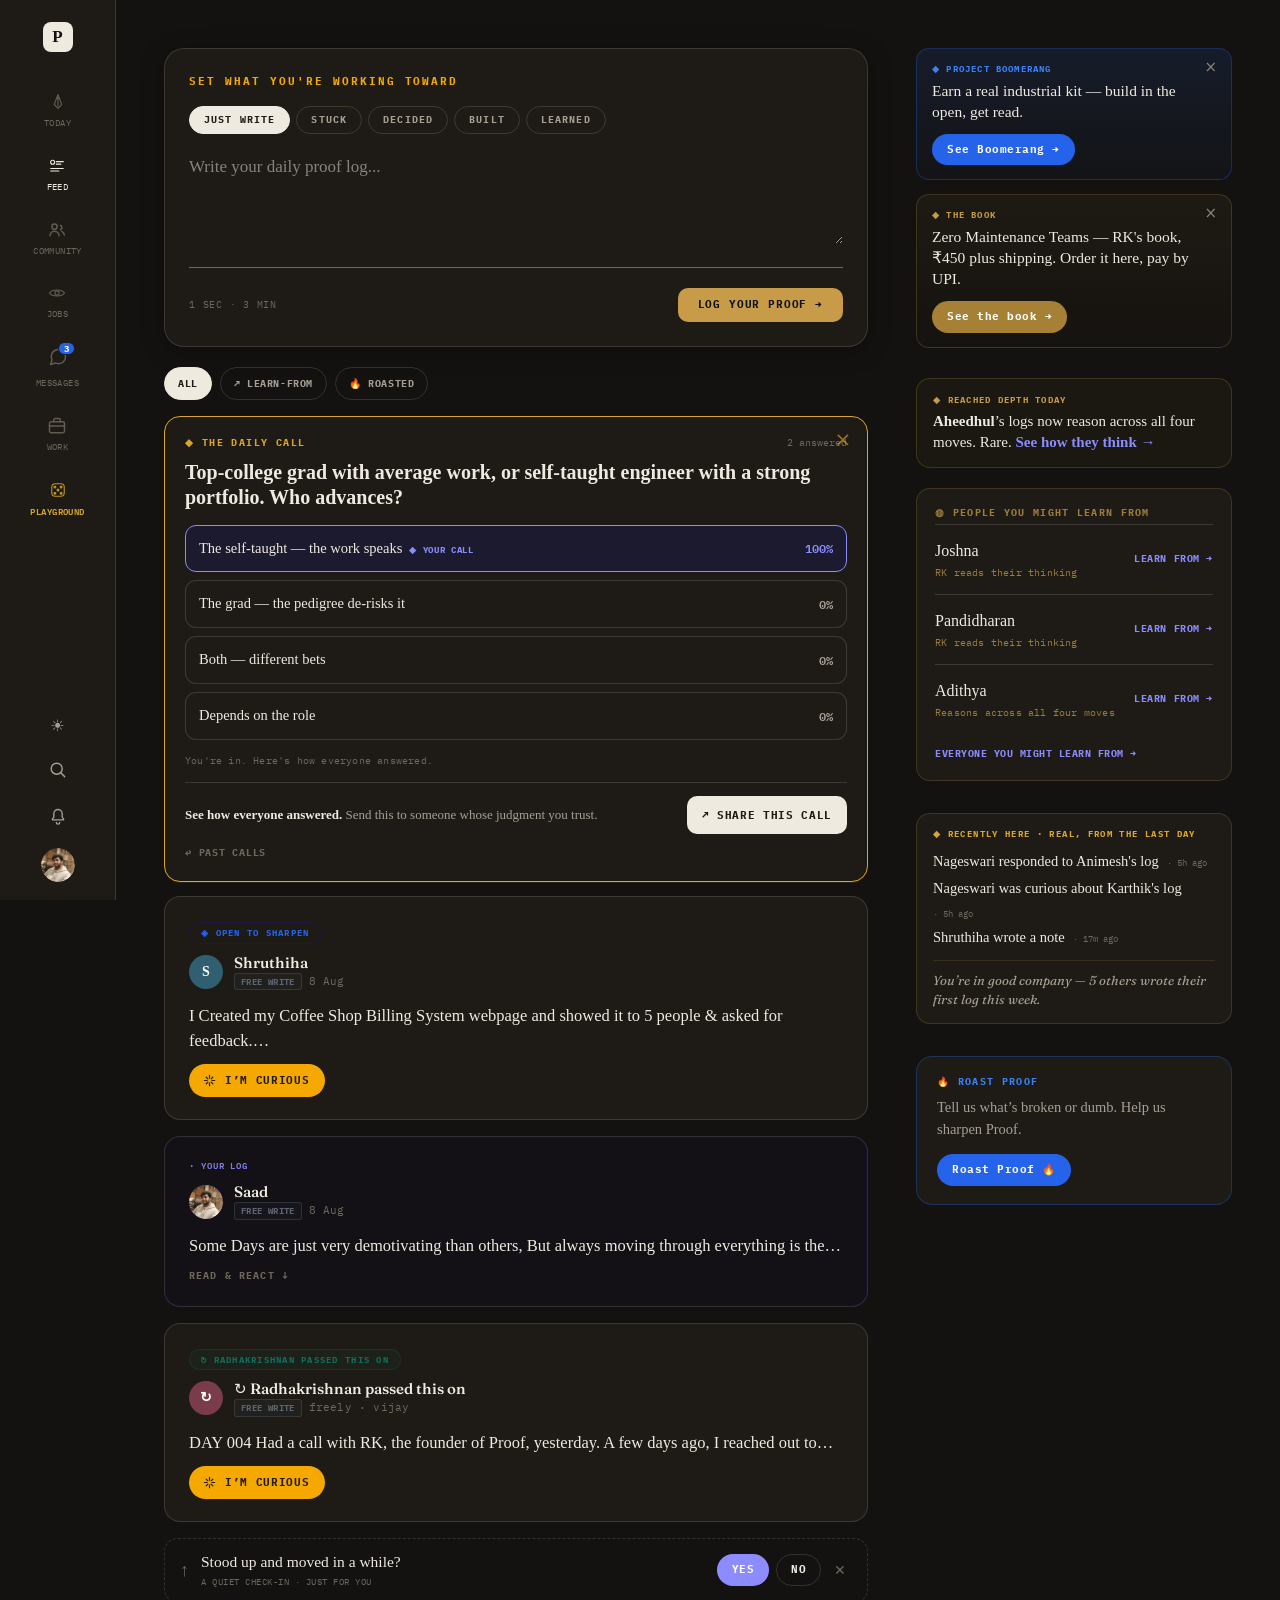
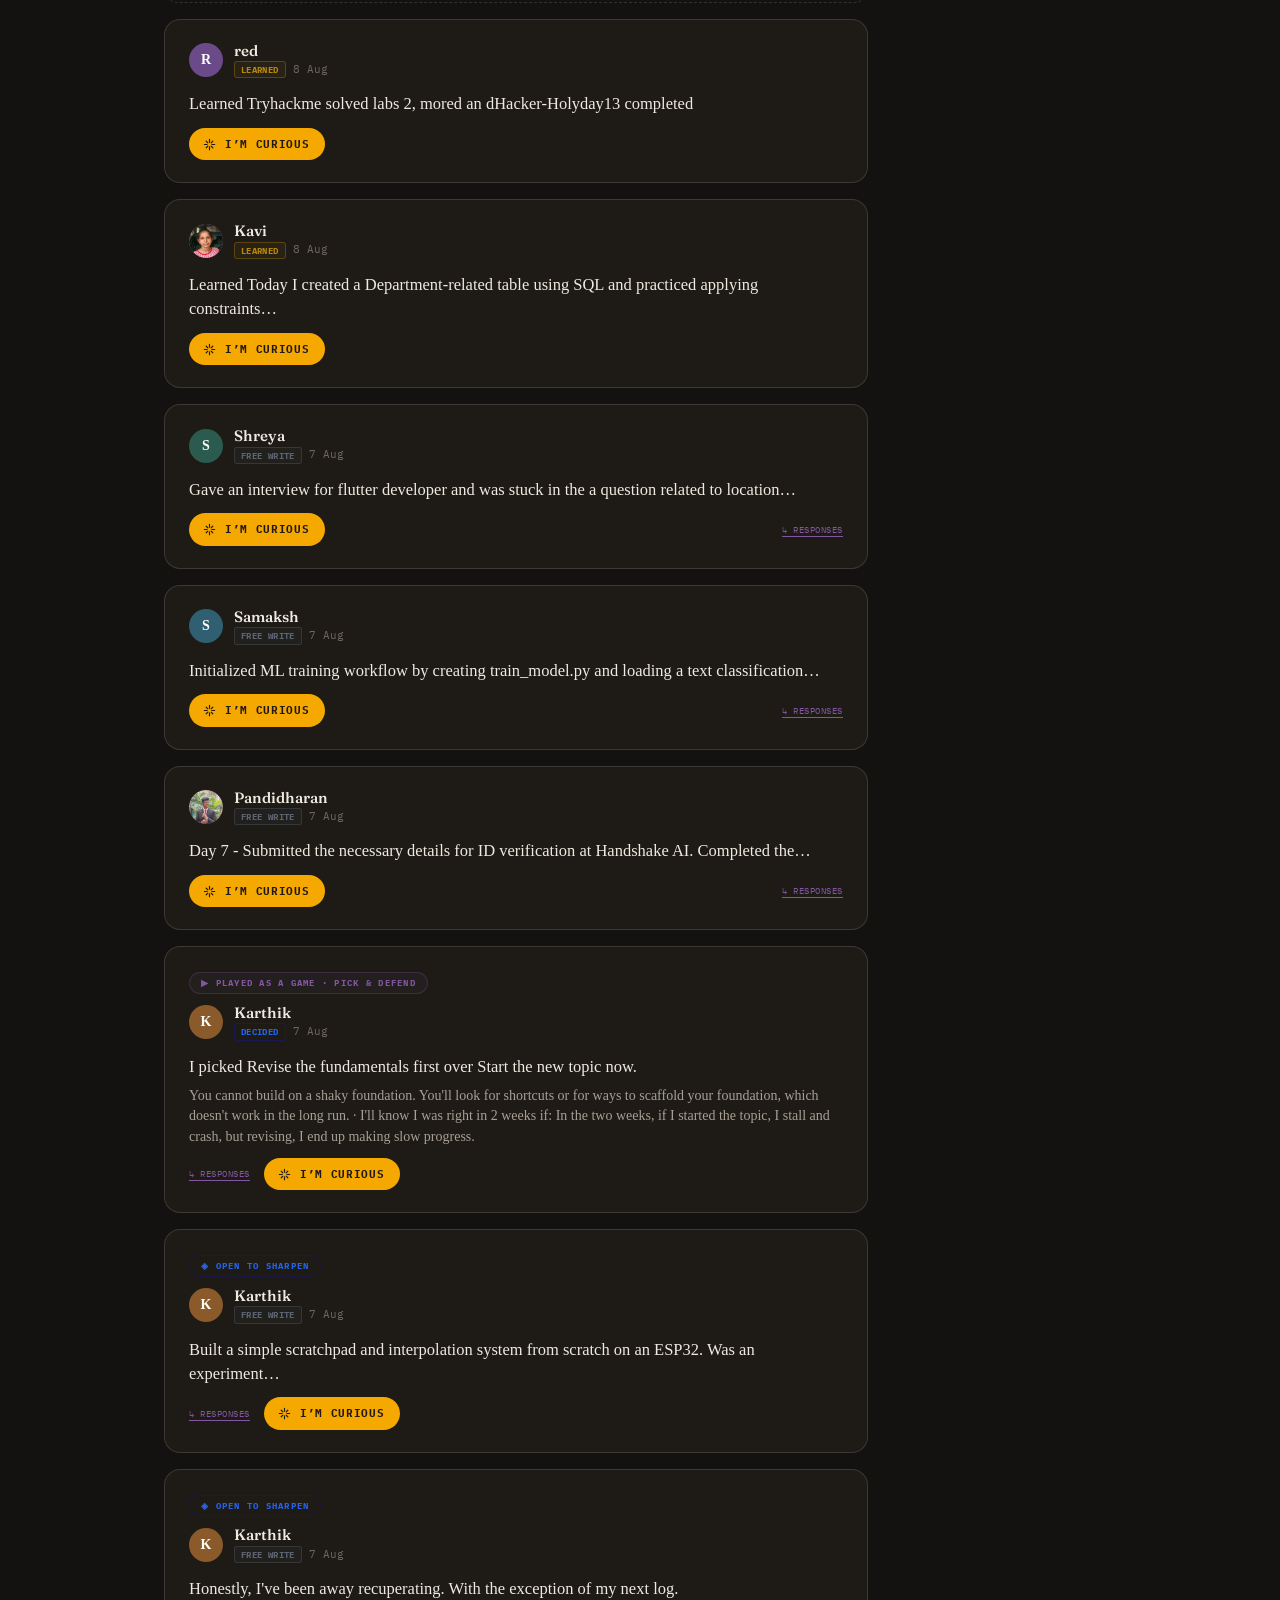
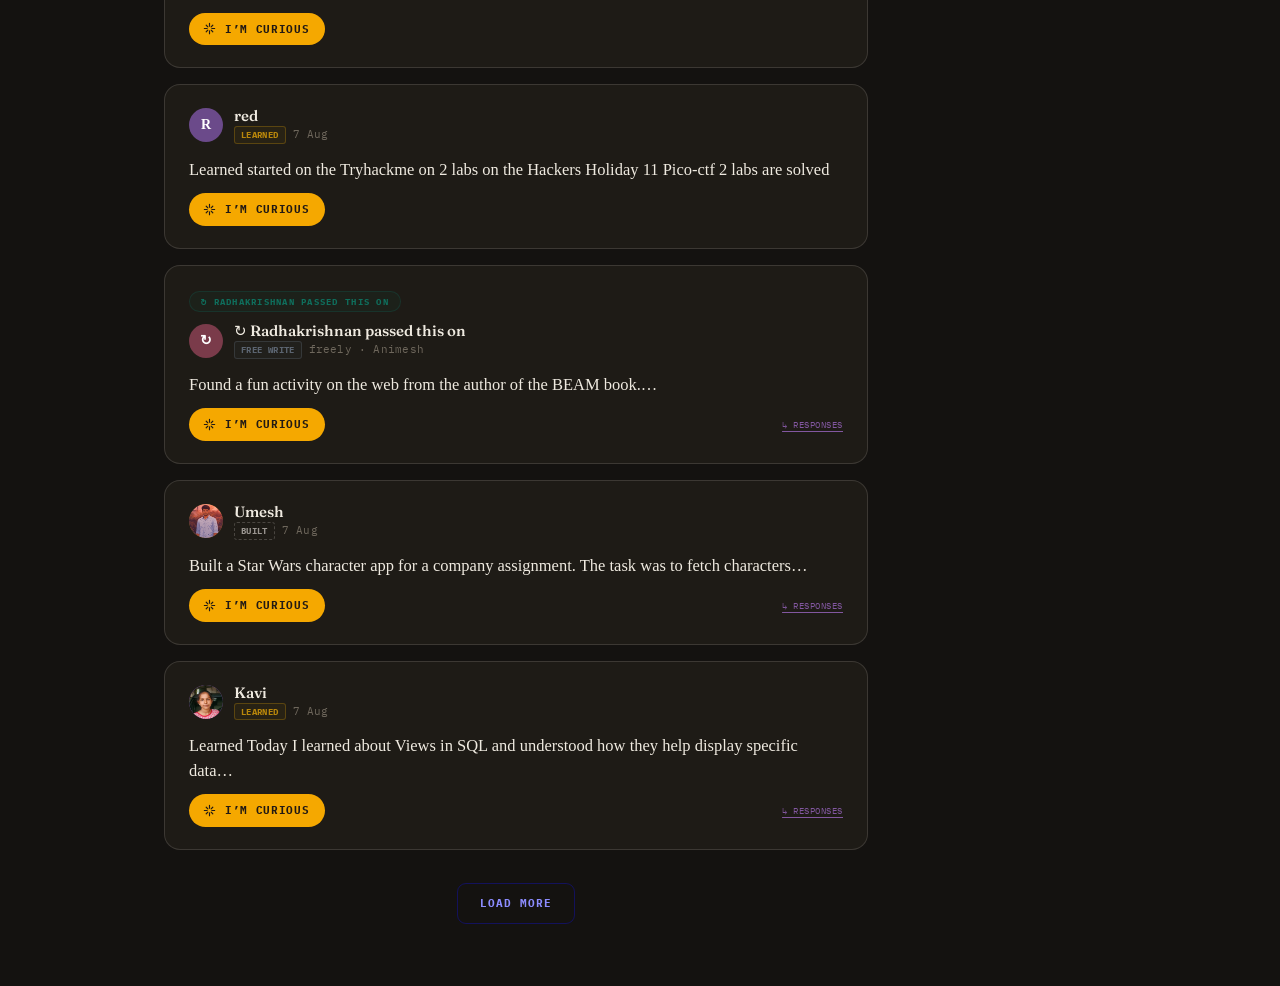
==== commit 886a25ac: "button position update" ====
--- a/index.html
+++ b/index.html
@@ -60,11 +60,11 @@
 
 Had a call with RK, the founder of Proof, yesterday.
 
-A few days ago, I reached out to…</button><div style="margin-top:11px;display:flex;align-items:center;gap:14px;flex-wrap:wrap"><button type="button" style="margin-left:0;display:inline-flex;align-items:center;gap:8px;font-family:var(--font-ibm-plex-mono), monospace;font-size:11px;letter-spacing:0.06em;text-transform:uppercase;font-weight:700;color:#221A14;background:#F5A800;border:none;border-radius:999px;padding:8px 16px 8px 13px;cursor:pointer;box-shadow:0 6px 16px -8px rgba(245,168,0,.9)"><span class="nx-curspin" style="display:inline-flex"><svg viewBox="0 0 32 32" width="15" height="15" fill="none" stroke="currentColor" stroke-width="2.5" stroke-linecap="round" stroke-linejoin="round" aria-hidden="true" style="display:inline-block;flex:none"><path d="M16 5 V11 M16 21 V27 M5 16 H11 M21 16 H27 M9 9 L12.5 12.5 M19.5 19.5 L23 23 M23 9 L19.5 12.5 M12.5 19.5 L9 23"></path></svg></span>I’m curious</button></div></div><div style="margin:4px 0 16px;padding:13px 15px;border:1px dashed var(--nx-hair);border-radius:14px;background:transparent;display:flex;align-items:center;gap:12px;flex-wrap:wrap"><span style="font-family:var(--font-fraunces), Georgia, serif;font-size:18px;color:var(--nx-faint);line-height:1;flex:0 0 auto" aria-hidden="true">↑</span><div style="flex:1;min-width:140px"><div style="font-family:var(--font-fraunces), Georgia, serif;font-size:15.5px;color:var(--nx-ink);line-height:1.3">Stood up and moved in a while?</div><div style="font-family:var(--font-ibm-plex-mono), monospace;font-size:8.5px;letter-spacing:0.06em;text-transform:uppercase;color:var(--nx-faint);margin-top:4px">A quiet check-in · just for you</div></div><div style="display:flex;align-items:center;gap:7px;flex:0 0 auto"><button type="button" style="font-family:var(--font-ibm-plex-mono), monospace;font-size:10.5px;letter-spacing:0.04em;text-transform:uppercase;font-weight:700;color:#fff;background:var(--nx-accent);border:1px solid transparent;border-radius:999px;padding:7px 14px;cursor:pointer">Yes</button><button type="button" style="font-family:var(--font-ibm-plex-mono), monospace;font-size:10.5px;letter-spacing:0.04em;text-transform:uppercase;font-weight:700;color:var(--nx-ink);background:transparent;border:1px solid var(--nx-hair);border-radius:999px;padding:7px 14px;cursor:pointer">No</button><button type="button" aria-label="Dismiss" title="Not now" style="font-family:var(--font-ibm-plex-mono), monospace;font-size:14px;line-height:1;color:var(--nx-faint);background:none;border:none;cursor:pointer;padding:4px 6px">✕</button></div></div><div id="nx-feed-card-3" class="nx-cc" style="cursor:default"><div class="nx-ccby"><a title="See red’s page" style="display:inline-flex;flex-shrink:0;text-decoration:none" href="https://proof.zeromaintenanceengineer.in/rhat6697"><span class="nx-ccav" style="background:#6B4A8A;overflow:hidden">R</span></a><div class="nx-ccwho"><div class="nx-ccname"><a title="See red’s page" href="https://proof.zeromaintenanceengineer.in/rhat6697">red</a></div><div class="nx-ccsub"><a title="See only &quot;Learned&quot; logs" style="font-family:var(--font-ibm-plex-mono), monospace;font-size:9px;letter-spacing:0.04em;text-transform:uppercase;font-weight:700;color:#B8860B;border:1px solid #B8860B59;background:#B8860B12;border-radius:3px;padding:1px 6px;text-decoration:none;cursor:pointer" href="https://proof.zeromaintenanceengineer.in/next?verb=learned">Learned</a><span>8 Aug</span></div></div></div><button type="button" class="nx-ccbody" style="display:block;width:100%;text-align:left;background:transparent;border:none;padding:0;margin:0;cursor:pointer">Learned Tryhackme solved labs 2, mored an dHacker-Holyday13 completed</button><div style="margin-top:11px;display:flex;align-items:center;gap:14px;flex-wrap:wrap"><button type="button" style="margin-left:0;display:inline-flex;align-items:center;gap:8px;font-family:var(--font-ibm-plex-mono), monospace;font-size:11px;letter-spacing:0.06em;text-transform:uppercase;font-weight:700;color:#221A14;background:#F5A800;border:none;border-radius:999px;padding:8px 16px 8px 13px;cursor:pointer;box-shadow:0 6px 16px -8px rgba(245,168,0,.9)"><span class="nx-curspin" style="display:inline-flex"><svg viewBox="0 0 32 32" width="15" height="15" fill="none" stroke="currentColor" stroke-width="2.5" stroke-linecap="round" stroke-linejoin="round" aria-hidden="true" style="display:inline-block;flex:none"><path d="M16 5 V11 M16 21 V27 M5 16 H11 M21 16 H27 M9 9 L12.5 12.5 M19.5 19.5 L23 23 M23 9 L19.5 12.5 M12.5 19.5 L9 23"></path></svg></span>I’m curious</button></div></div><div id="nx-feed-card-4" class="nx-cc" style="cursor:default"><div class="nx-ccby"><a title="See Kavi’s page" style="display:inline-flex;flex-shrink:0;text-decoration:none" href="https://proof.zeromaintenanceengineer.in/kavipurnima2008"><span class="nx-ccav" style="background:#6B4A8A;overflow:hidden"><img src="./ZME Proof_files/photo-1786194440616.jpg" alt="" style="width:100%;height:100%;object-fit:cover;border-radius:inherit;display:block"></span></a><div class="nx-ccwho"><div class="nx-ccname"><a title="See Kavi’s page" href="https://proof.zeromaintenanceengineer.in/kavipurnima2008">Kavi</a></div><div class="nx-ccsub"><a title="See only &quot;Learned&quot; logs" style="font-family:var(--font-ibm-plex-mono), monospace;font-size:9px;letter-spacing:0.04em;text-transform:uppercase;font-weight:700;color:#B8860B;border:1px solid #B8860B59;background:#B8860B12;border-radius:3px;padding:1px 6px;text-decoration:none;cursor:pointer" href="https://proof.zeromaintenanceengineer.in/next?verb=learned">Learned</a><span>8 Aug</span></div></div></div><button type="button" class="nx-ccbody" style="display:block;width:100%;text-align:left;background:transparent;border:none;padding:0;margin:0;cursor:pointer">Learned Today I created a Department-related table using SQL and practiced applying constraints…</button><div style="margin-top:11px;display:flex;align-items:center;gap:14px;flex-wrap:wrap"><button type="button" style="margin-left:0;display:inline-flex;align-items:center;gap:8px;font-family:var(--font-ibm-plex-mono), monospace;font-size:11px;letter-spacing:0.06em;text-transform:uppercase;font-weight:700;color:#221A14;background:#F5A800;border:none;border-radius:999px;padding:8px 16px 8px 13px;cursor:pointer;box-shadow:0 6px 16px -8px rgba(245,168,0,.9)"><span class="nx-curspin" style="display:inline-flex"><svg viewBox="0 0 32 32" width="15" height="15" fill="none" stroke="currentColor" stroke-width="2.5" stroke-linecap="round" stroke-linejoin="round" aria-hidden="true" style="display:inline-block;flex:none"><path d="M16 5 V11 M16 21 V27 M5 16 H11 M21 16 H27 M9 9 L12.5 12.5 M19.5 19.5 L23 23 M23 9 L19.5 12.5 M12.5 19.5 L9 23"></path></svg></span>I’m curious</button></div></div><div id="nx-feed-card-5" class="nx-cc" style="cursor:default"><div class="nx-ccby"><a title="See Shreya’s page" style="display:inline-flex;flex-shrink:0;text-decoration:none" href="https://proof.zeromaintenanceengineer.in/agrawalshreya532"><span class="nx-ccav" style="background:#2A5B4E;overflow:hidden">S</span></a><div class="nx-ccwho"><div class="nx-ccname"><a title="See Shreya’s page" href="https://proof.zeromaintenanceengineer.in/agrawalshreya532">Shreya</a></div><div class="nx-ccsub"><a title="See only &quot;Free write&quot; logs" style="font-family:var(--font-ibm-plex-mono), monospace;font-size:9px;letter-spacing:0.04em;text-transform:uppercase;font-weight:700;color:#5B6470;border:1px solid #5B647059;background:#5B647012;border-radius:3px;padding:1px 6px;text-decoration:none;cursor:pointer" href="https://proof.zeromaintenanceengineer.in/next?verb=freely">Free write</a><span>7 Aug</span></div></div></div><button type="button" class="nx-ccbody" style="display:block;width:100%;text-align:left;background:transparent;border:none;padding:0;margin:0;cursor:pointer">Gave an interview for flutter developer and was stuck in the a question related to location…</button><div style="margin-top:11px;display:flex;align-items:center;gap:14px;flex-wrap:wrap"><button type="button" title="See the responses" style="font-family:var(--font-ibm-plex-mono), monospace;font-size:9px;letter-spacing:0.06em;text-transform:uppercase;color:#8257A0;background:transparent;border:none;padding:0;cursor:pointer;text-decoration:underline;text-underline-offset:3px">↳ responses from <!-- -->Nageswari Raghunathan</button><button type="button" style="margin-left:auto;display:inline-flex;align-items:center;gap:8px;font-family:var(--font-ibm-plex-mono), monospace;font-size:11px;letter-spacing:0.06em;text-transform:uppercase;font-weight:700;color:#221A14;background:#F5A800;border:none;border-radius:999px;padding:8px 16px 8px 13px;cursor:pointer;box-shadow:0 6px 16px -8px rgba(245,168,0,.9)"><span class="nx-curspin" style="display:inline-flex"><svg viewBox="0 0 32 32" width="15" height="15" fill="none" stroke="currentColor" stroke-width="2.5" stroke-linecap="round" stroke-linejoin="round" aria-hidden="true" style="display:inline-block;flex:none"><path d="M16 5 V11 M16 21 V27 M5 16 H11 M21 16 H27 M9 9 L12.5 12.5 M19.5 19.5 L23 23 M23 9 L19.5 12.5 M12.5 19.5 L9 23"></path></svg></span>I’m curious</button></div></div><div id="nx-feed-card-6" class="nx-cc" style="cursor:default"><div class="nx-ccby"><a title="See Samaksh’s page" style="display:inline-flex;flex-shrink:0;text-decoration:none" href="https://proof.zeromaintenanceengineer.in/samakshdubey9"><span class="nx-ccav" style="background:#2F5F70;overflow:hidden">S</span></a><div class="nx-ccwho"><div class="nx-ccname"><a title="See Samaksh’s page" href="https://proof.zeromaintenanceengineer.in/samakshdubey9">Samaksh</a></div><div class="nx-ccsub"><a title="See only &quot;Free write&quot; logs" style="font-family:var(--font-ibm-plex-mono), monospace;font-size:9px;letter-spacing:0.04em;text-transform:uppercase;font-weight:700;color:#5B6470;border:1px solid #5B647059;background:#5B647012;border-radius:3px;padding:1px 6px;text-decoration:none;cursor:pointer" href="https://proof.zeromaintenanceengineer.in/next?verb=freely">Free write</a><span>7 Aug</span></div></div></div><button type="button" class="nx-ccbody" style="display:block;width:100%;text-align:left;background:transparent;border:none;padding:0;margin:0;cursor:pointer">Initialized ML training workflow by creating train_model.py and loading a text classification…</button><div style="margin-top:11px;display:flex;align-items:center;gap:14px;flex-wrap:wrap"><button type="button" title="See the responses" style="font-family:var(--font-ibm-plex-mono), monospace;font-size:9px;letter-spacing:0.06em;text-transform:uppercase;color:#8257A0;background:transparent;border:none;padding:0;cursor:pointer;text-decoration:underline;text-underline-offset:3px">↳ responses from <!-- -->Animesh Ghosh</button><button type="button" style="margin-left:auto;display:inline-flex;align-items:center;gap:8px;font-family:var(--font-ibm-plex-mono), monospace;font-size:11px;letter-spacing:0.06em;text-transform:uppercase;font-weight:700;color:#221A14;background:#F5A800;border:none;border-radius:999px;padding:8px 16px 8px 13px;cursor:pointer;box-shadow:0 6px 16px -8px rgba(245,168,0,.9)"><span class="nx-curspin" style="display:inline-flex"><svg viewBox="0 0 32 32" width="15" height="15" fill="none" stroke="currentColor" stroke-width="2.5" stroke-linecap="round" stroke-linejoin="round" aria-hidden="true" style="display:inline-block;flex:none"><path d="M16 5 V11 M16 21 V27 M5 16 H11 M21 16 H27 M9 9 L12.5 12.5 M19.5 19.5 L23 23 M23 9 L19.5 12.5 M12.5 19.5 L9 23"></path></svg></span>I’m curious</button></div></div><div id="nx-feed-card-7" class="nx-cc" style="cursor:default"><div class="nx-ccby"><a title="See Pandidharan’s page" style="display:inline-flex;flex-shrink:0;text-decoration:none" href="https://proof.zeromaintenanceengineer.in/pandidharan7"><span class="nx-ccav" style="background:#7A3B4A;overflow:hidden"><img src="./ZME Proof_files/photo-1784570271192.jpg" alt="" style="width:100%;height:100%;object-fit:cover;border-radius:inherit;display:block"></span></a><div class="nx-ccwho"><div class="nx-ccname"><a title="See Pandidharan’s page" href="https://proof.zeromaintenanceengineer.in/pandidharan7">Pandidharan</a></div><div class="nx-ccsub"><a title="See only &quot;Free write&quot; logs" style="font-family:var(--font-ibm-plex-mono), monospace;font-size:9px;letter-spacing:0.04em;text-transform:uppercase;font-weight:700;color:#5B6470;border:1px solid #5B647059;background:#5B647012;border-radius:3px;padding:1px 6px;text-decoration:none;cursor:pointer" href="https://proof.zeromaintenanceengineer.in/next?verb=freely">Free write</a><span>7 Aug</span></div></div></div><button type="button" class="nx-ccbody" style="display:block;width:100%;text-align:left;background:transparent;border:none;padding:0;margin:0;cursor:pointer">Day 7 - Submitted the necessary details for ID verification at Handshake AI. Completed the…</button><div style="margin-top:11px;display:flex;align-items:center;gap:14px;flex-wrap:wrap"><button type="button" title="See the responses" style="font-family:var(--font-ibm-plex-mono), monospace;font-size:9px;letter-spacing:0.06em;text-transform:uppercase;color:#8257A0;background:transparent;border:none;padding:0;cursor:pointer;text-decoration:underline;text-underline-offset:3px">↳ responses from <!-- -->Samaksh Dubey · Nageswari Raghunathan</button><button type="button" style="margin-left:auto;display:inline-flex;align-items:center;gap:8px;font-family:var(--font-ibm-plex-mono), monospace;font-size:11px;letter-spacing:0.06em;text-transform:uppercase;font-weight:700;color:#221A14;background:#F5A800;border:none;border-radius:999px;padding:8px 16px 8px 13px;cursor:pointer;box-shadow:0 6px 16px -8px rgba(245,168,0,.9)"><span class="nx-curspin" style="display:inline-flex"><svg viewBox="0 0 32 32" width="15" height="15" fill="none" stroke="currentColor" stroke-width="2.5" stroke-linecap="round" stroke-linejoin="round" aria-hidden="true" style="display:inline-block;flex:none"><path d="M16 5 V11 M16 21 V27 M5 16 H11 M21 16 H27 M9 9 L12.5 12.5 M19.5 19.5 L23 23 M23 9 L19.5 12.5 M12.5 19.5 L9 23"></path></svg></span>I’m curious</button></div></div><div id="nx-feed-card-8" class="nx-cc" style="cursor:default"><div style="display:inline-flex;align-items:center;gap:6px;font-family:var(--font-ibm-plex-mono), monospace;font-size:9px;letter-spacing:0.14em;text-transform:uppercase;font-weight:700;border-radius:999px;padding:3px 11px;margin-bottom:10px;color:#8257A0;background:#8257A012;border:1px solid #8257A040">▶ Played as a game · Pick &amp; Defend</div><div class="nx-ccby"><a title="See Karthik’s page" style="display:inline-flex;flex-shrink:0;text-decoration:none" href="https://proof.zeromaintenanceengineer.in/karthik20066002"><span class="nx-ccav" style="background:#8A5A2B;overflow:hidden">K</span></a><div class="nx-ccwho"><div class="nx-ccname"><a title="See Karthik’s page" href="https://proof.zeromaintenanceengineer.in/karthik20066002">Karthik</a></div><div class="nx-ccsub"><a title="See only &quot;Decided&quot; logs" style="font-family:var(--font-ibm-plex-mono), monospace;font-size:9px;letter-spacing:0.04em;text-transform:uppercase;font-weight:700;color:#1212CC;border:1px solid #1212CC59;background:#1212CC12;border-radius:3px;padding:1px 6px;text-decoration:none;cursor:pointer" href="https://proof.zeromaintenanceengineer.in/next?verb=decided">Decided</a><span>7 Aug</span></div></div></div><button type="button" class="nx-ccbody" style="display:block;width:100%;text-align:left;background:transparent;border:none;padding:0;margin:0;cursor:pointer">I picked Revise the fundamentals first over Start the new topic now.</button><div class="nx-ccwhy">You cannot build on a shaky foundation. You'll look for shortcuts or for ways to scaffold your foundation, which doesn't work in the long run.  ·  I'll know I was right in 2 weeks if: In the two weeks, if I started the topic, I stall and crash, but revising, I end up making slow progress.</div><div style="margin-top:11px;display:flex;align-items:center;gap:14px;flex-wrap:wrap"><button type="button" title="See the responses" style="font-family:var(--font-ibm-plex-mono), monospace;font-size:9px;letter-spacing:0.06em;text-transform:uppercase;color:#8257A0;background:transparent;border:none;padding:0;cursor:pointer;text-decoration:underline;text-underline-offset:3px">↳ responses from <!-- -->Samaksh Dubey</button><button type="button" style="margin-left:auto;display:inline-flex;align-items:center;gap:8px;font-family:var(--font-ibm-plex-mono), monospace;font-size:11px;letter-spacing:0.06em;text-transform:uppercase;font-weight:700;color:#221A14;background:#F5A800;border:none;border-radius:999px;padding:8px 16px 8px 13px;cursor:pointer;box-shadow:0 6px 16px -8px rgba(245,168,0,.9)"><span class="nx-curspin" style="display:inline-flex"><svg viewBox="0 0 32 32" width="15" height="15" fill="none" stroke="currentColor" stroke-width="2.5" stroke-linecap="round" stroke-linejoin="round" aria-hidden="true" style="display:inline-block;flex:none"><path d="M16 5 V11 M16 21 V27 M5 16 H11 M21 16 H27 M9 9 L12.5 12.5 M19.5 19.5 L23 23 M23 9 L19.5 12.5 M12.5 19.5 L9 23"></path></svg></span>I’m curious</button></div></div><div id="nx-feed-card-9" class="nx-cc" style="cursor:default"><div style="display:inline-flex;align-items:center;gap:6px;font-family:var(--font-ibm-plex-mono), monospace;font-size:9px;letter-spacing:0.14em;text-transform:uppercase;font-weight:700;border-radius:999px;padding:3px 11px;margin-bottom:10px;color:#1212CC;background:#1212CC12;border:1px solid #1212CC40">◈ Open to sharpen</div><div class="nx-ccby"><a title="See Karthik’s page" style="display:inline-flex;flex-shrink:0;text-decoration:none" href="https://proof.zeromaintenanceengineer.in/karthik20066002"><span class="nx-ccav" style="background:#8A5A2B;overflow:hidden">K</span></a><div class="nx-ccwho"><div class="nx-ccname"><a title="See Karthik’s page" href="https://proof.zeromaintenanceengineer.in/karthik20066002">Karthik</a></div><div class="nx-ccsub"><a title="See only &quot;Free write&quot; logs" style="font-family:var(--font-ibm-plex-mono), monospace;font-size:9px;letter-spacing:0.04em;text-transform:uppercase;font-weight:700;color:#5B6470;border:1px solid #5B647059;background:#5B647012;border-radius:3px;padding:1px 6px;text-decoration:none;cursor:pointer" href="https://proof.zeromaintenanceengineer.in/next?verb=freely">Free write</a><span>7 Aug</span></div></div></div><button type="button" class="nx-ccbody" style="display:block;width:100%;text-align:left;background:transparent;border:none;padding:0;margin:0;cursor:pointer">Built a simple scratchpad and interpolation system from scratch on an ESP32. Was an experiment…</button><div style="margin-top:11px;display:flex;align-items:center;gap:14px;flex-wrap:wrap"><button type="button" title="See the responses" style="font-family:var(--font-ibm-plex-mono), monospace;font-size:9px;letter-spacing:0.06em;text-transform:uppercase;color:#8257A0;background:transparent;border:none;padding:0;cursor:pointer;text-decoration:underline;text-underline-offset:3px">↳ responses from <!-- -->Samaksh Dubey</button><button type="button" style="margin-left:auto;display:inline-flex;align-items:center;gap:8px;font-family:var(--font-ibm-plex-mono), monospace;font-size:11px;letter-spacing:0.06em;text-transform:uppercase;font-weight:700;color:#221A14;background:#F5A800;border:none;border-radius:999px;padding:8px 16px 8px 13px;cursor:pointer;box-shadow:0 6px 16px -8px rgba(245,168,0,.9)"><span class="nx-curspin" style="display:inline-flex"><svg viewBox="0 0 32 32" width="15" height="15" fill="none" stroke="currentColor" stroke-width="2.5" stroke-linecap="round" stroke-linejoin="round" aria-hidden="true" style="display:inline-block;flex:none"><path d="M16 5 V11 M16 21 V27 M5 16 H11 M21 16 H27 M9 9 L12.5 12.5 M19.5 19.5 L23 23 M23 9 L19.5 12.5 M12.5 19.5 L9 23"></path></svg></span>I’m curious</button></div></div><div id="nx-feed-card-10" class="nx-cc" style="cursor:default"><div style="display:inline-flex;align-items:center;gap:6px;font-family:var(--font-ibm-plex-mono), monospace;font-size:9px;letter-spacing:0.14em;text-transform:uppercase;font-weight:700;border-radius:999px;padding:3px 11px;margin-bottom:10px;color:#1212CC;background:#1212CC12;border:1px solid #1212CC40">◈ Open to sharpen</div><div class="nx-ccby"><a title="See Karthik’s page" style="display:inline-flex;flex-shrink:0;text-decoration:none" href="https://proof.zeromaintenanceengineer.in/karthik20066002"><span class="nx-ccav" style="background:#8A5A2B;overflow:hidden">K</span></a><div class="nx-ccwho"><div class="nx-ccname"><a title="See Karthik’s page" href="https://proof.zeromaintenanceengineer.in/karthik20066002">Karthik</a></div><div class="nx-ccsub"><a title="See only &quot;Free write&quot; logs" style="font-family:var(--font-ibm-plex-mono), monospace;font-size:9px;letter-spacing:0.04em;text-transform:uppercase;font-weight:700;color:#5B6470;border:1px solid #5B647059;background:#5B647012;border-radius:3px;padding:1px 6px;text-decoration:none;cursor:pointer" href="https://proof.zeromaintenanceengineer.in/next?verb=freely">Free write</a><span>7 Aug</span></div></div></div><button type="button" class="nx-ccbody" style="display:block;width:100%;text-align:left;background:transparent;border:none;padding:0;margin:0;cursor:pointer">Honestly, I've been away recuperating. With the exception of my next log.</button><div style="margin-top:11px;display:flex;align-items:center;gap:14px;flex-wrap:wrap"><button type="button" style="margin-left:0;display:inline-flex;align-items:center;gap:8px;font-family:var(--font-ibm-plex-mono), monospace;font-size:11px;letter-spacing:0.06em;text-transform:uppercase;font-weight:700;color:#221A14;background:#F5A800;border:none;border-radius:999px;padding:8px 16px 8px 13px;cursor:pointer;box-shadow:0 6px 16px -8px rgba(245,168,0,.9)"><span class="nx-curspin" style="display:inline-flex"><svg viewBox="0 0 32 32" width="15" height="15" fill="none" stroke="currentColor" stroke-width="2.5" stroke-linecap="round" stroke-linejoin="round" aria-hidden="true" style="display:inline-block;flex:none"><path d="M16 5 V11 M16 21 V27 M5 16 H11 M21 16 H27 M9 9 L12.5 12.5 M19.5 19.5 L23 23 M23 9 L19.5 12.5 M12.5 19.5 L9 23"></path></svg></span>I’m curious</button></div></div><div id="nx-feed-card-11" class="nx-cc" style="cursor:default"><div class="nx-ccby"><a title="See red’s page" style="display:inline-flex;flex-shrink:0;text-decoration:none" href="https://proof.zeromaintenanceengineer.in/rhat6697"><span class="nx-ccav" style="background:#6B4A8A;overflow:hidden">R</span></a><div class="nx-ccwho"><div class="nx-ccname"><a title="See red’s page" href="https://proof.zeromaintenanceengineer.in/rhat6697">red</a></div><div class="nx-ccsub"><a title="See only &quot;Learned&quot; logs" style="font-family:var(--font-ibm-plex-mono), monospace;font-size:9px;letter-spacing:0.04em;text-transform:uppercase;font-weight:700;color:#B8860B;border:1px solid #B8860B59;background:#B8860B12;border-radius:3px;padding:1px 6px;text-decoration:none;cursor:pointer" href="https://proof.zeromaintenanceengineer.in/next?verb=learned">Learned</a><span>7 Aug</span></div></div></div><button type="button" class="nx-ccbody" style="display:block;width:100%;text-align:left;background:transparent;border:none;padding:0;margin:0;cursor:pointer">Learned started on the Tryhackme on 2 labs on the Hackers Holiday 11
+A few days ago, I reached out to…</button><div style="margin-top:11px;display:flex;align-items:center;gap:14px;flex-wrap:wrap"><button type="button" style="margin-left:0;display:inline-flex;align-items:center;gap:8px;font-family:var(--font-ibm-plex-mono), monospace;font-size:11px;letter-spacing:0.06em;text-transform:uppercase;font-weight:700;color:#221A14;background:#F5A800;border:none;border-radius:999px;padding:8px 16px 8px 13px;cursor:pointer;box-shadow:0 6px 16px -8px rgba(245,168,0,.9)"><span class="nx-curspin" style="display:inline-flex"><svg viewBox="0 0 32 32" width="15" height="15" fill="none" stroke="currentColor" stroke-width="2.5" stroke-linecap="round" stroke-linejoin="round" aria-hidden="true" style="display:inline-block;flex:none"><path d="M16 5 V11 M16 21 V27 M5 16 H11 M21 16 H27 M9 9 L12.5 12.5 M19.5 19.5 L23 23 M23 9 L19.5 12.5 M12.5 19.5 L9 23"></path></svg></span>I’m curious</button></div></div><div style="margin:4px 0 16px;padding:13px 15px;border:1px dashed var(--nx-hair);border-radius:14px;background:transparent;display:flex;align-items:center;gap:12px;flex-wrap:wrap"><span style="font-family:var(--font-fraunces), Georgia, serif;font-size:18px;color:var(--nx-faint);line-height:1;flex:0 0 auto" aria-hidden="true">↑</span><div style="flex:1;min-width:140px"><div style="font-family:var(--font-fraunces), Georgia, serif;font-size:15.5px;color:var(--nx-ink);line-height:1.3">Stood up and moved in a while?</div><div style="font-family:var(--font-ibm-plex-mono), monospace;font-size:8.5px;letter-spacing:0.06em;text-transform:uppercase;color:var(--nx-faint);margin-top:4px">A quiet check-in · just for you</div></div><div style="display:flex;align-items:center;gap:7px;flex:0 0 auto"><button type="button" style="font-family:var(--font-ibm-plex-mono), monospace;font-size:10.5px;letter-spacing:0.04em;text-transform:uppercase;font-weight:700;color:#fff;background:var(--nx-accent);border:1px solid transparent;border-radius:999px;padding:7px 14px;cursor:pointer">Yes</button><button type="button" style="font-family:var(--font-ibm-plex-mono), monospace;font-size:10.5px;letter-spacing:0.04em;text-transform:uppercase;font-weight:700;color:var(--nx-ink);background:transparent;border:1px solid var(--nx-hair);border-radius:999px;padding:7px 14px;cursor:pointer">No</button><button type="button" aria-label="Dismiss" title="Not now" style="font-family:var(--font-ibm-plex-mono), monospace;font-size:14px;line-height:1;color:var(--nx-faint);background:none;border:none;cursor:pointer;padding:4px 6px">✕</button></div></div><div id="nx-feed-card-3" class="nx-cc" style="cursor:default"><div class="nx-ccby"><a title="See red’s page" style="display:inline-flex;flex-shrink:0;text-decoration:none" href="https://proof.zeromaintenanceengineer.in/rhat6697"><span class="nx-ccav" style="background:#6B4A8A;overflow:hidden">R</span></a><div class="nx-ccwho"><div class="nx-ccname"><a title="See red’s page" href="https://proof.zeromaintenanceengineer.in/rhat6697">red</a></div><div class="nx-ccsub"><a title="See only &quot;Learned&quot; logs" style="font-family:var(--font-ibm-plex-mono), monospace;font-size:9px;letter-spacing:0.04em;text-transform:uppercase;font-weight:700;color:#B8860B;border:1px solid #B8860B59;background:#B8860B12;border-radius:3px;padding:1px 6px;text-decoration:none;cursor:pointer" href="https://proof.zeromaintenanceengineer.in/next?verb=learned">Learned</a><span>8 Aug</span></div></div></div><button type="button" class="nx-ccbody" style="display:block;width:100%;text-align:left;background:transparent;border:none;padding:0;margin:0;cursor:pointer">Learned Tryhackme solved labs 2, mored an dHacker-Holyday13 completed</button><div style="margin-top:11px;display:flex;align-items:center;gap:14px;flex-wrap:wrap"><button type="button" style="margin-left:0;display:inline-flex;align-items:center;gap:8px;font-family:var(--font-ibm-plex-mono), monospace;font-size:11px;letter-spacing:0.06em;text-transform:uppercase;font-weight:700;color:#221A14;background:#F5A800;border:none;border-radius:999px;padding:8px 16px 8px 13px;cursor:pointer;box-shadow:0 6px 16px -8px rgba(245,168,0,.9)"><span class="nx-curspin" style="display:inline-flex"><svg viewBox="0 0 32 32" width="15" height="15" fill="none" stroke="currentColor" stroke-width="2.5" stroke-linecap="round" stroke-linejoin="round" aria-hidden="true" style="display:inline-block;flex:none"><path d="M16 5 V11 M16 21 V27 M5 16 H11 M21 16 H27 M9 9 L12.5 12.5 M19.5 19.5 L23 23 M23 9 L19.5 12.5 M12.5 19.5 L9 23"></path></svg></span>I’m curious</button></div></div><div id="nx-feed-card-4" class="nx-cc" style="cursor:default"><div class="nx-ccby"><a title="See Kavi’s page" style="display:inline-flex;flex-shrink:0;text-decoration:none" href="https://proof.zeromaintenanceengineer.in/kavipurnima2008"><span class="nx-ccav" style="background:#6B4A8A;overflow:hidden"><img src="./ZME Proof_files/photo-1786194440616.jpg" alt="" style="width:100%;height:100%;object-fit:cover;border-radius:inherit;display:block"></span></a><div class="nx-ccwho"><div class="nx-ccname"><a title="See Kavi’s page" href="https://proof.zeromaintenanceengineer.in/kavipurnima2008">Kavi</a></div><div class="nx-ccsub"><a title="See only &quot;Learned&quot; logs" style="font-family:var(--font-ibm-plex-mono), monospace;font-size:9px;letter-spacing:0.04em;text-transform:uppercase;font-weight:700;color:#B8860B;border:1px solid #B8860B59;background:#B8860B12;border-radius:3px;padding:1px 6px;text-decoration:none;cursor:pointer" href="https://proof.zeromaintenanceengineer.in/next?verb=learned">Learned</a><span>8 Aug</span></div></div></div><button type="button" class="nx-ccbody" style="display:block;width:100%;text-align:left;background:transparent;border:none;padding:0;margin:0;cursor:pointer">Learned Today I created a Department-related table using SQL and practiced applying constraints…</button><div style="margin-top:11px;display:flex;align-items:center;gap:14px;flex-wrap:wrap"><button type="button" style="margin-left:0;display:inline-flex;align-items:center;gap:8px;font-family:var(--font-ibm-plex-mono), monospace;font-size:11px;letter-spacing:0.06em;text-transform:uppercase;font-weight:700;color:#221A14;background:#F5A800;border:none;border-radius:999px;padding:8px 16px 8px 13px;cursor:pointer;box-shadow:0 6px 16px -8px rgba(245,168,0,.9)"><span class="nx-curspin" style="display:inline-flex"><svg viewBox="0 0 32 32" width="15" height="15" fill="none" stroke="currentColor" stroke-width="2.5" stroke-linecap="round" stroke-linejoin="round" aria-hidden="true" style="display:inline-block;flex:none"><path d="M16 5 V11 M16 21 V27 M5 16 H11 M21 16 H27 M9 9 L12.5 12.5 M19.5 19.5 L23 23 M23 9 L19.5 12.5 M12.5 19.5 L9 23"></path></svg></span>I’m curious</button></div></div><div id="nx-feed-card-5" class="nx-cc" style="cursor:default"><div class="nx-ccby"><a title="See Shreya’s page" style="display:inline-flex;flex-shrink:0;text-decoration:none" href="https://proof.zeromaintenanceengineer.in/agrawalshreya532"><span class="nx-ccav" style="background:#2A5B4E;overflow:hidden">S</span></a><div class="nx-ccwho"><div class="nx-ccname"><a title="See Shreya’s page" href="https://proof.zeromaintenanceengineer.in/agrawalshreya532">Shreya</a></div><div class="nx-ccsub"><a title="See only &quot;Free write&quot; logs" style="font-family:var(--font-ibm-plex-mono), monospace;font-size:9px;letter-spacing:0.04em;text-transform:uppercase;font-weight:700;color:#5B6470;border:1px solid #5B647059;background:#5B647012;border-radius:3px;padding:1px 6px;text-decoration:none;cursor:pointer" href="https://proof.zeromaintenanceengineer.in/next?verb=freely">Free write</a><span>7 Aug</span></div></div></div><button type="button" class="nx-ccbody" style="display:block;width:100%;text-align:left;background:transparent;border:none;padding:0;margin:0;cursor:pointer">Gave an interview for flutter developer and was stuck in the a question related to location…</button><div style="margin-top:11px;display:flex;align-items:center;gap:14px;flex-wrap:wrap"><button type="button" style="margin-left:0;display:inline-flex;align-items:center;gap:8px;font-family:var(--font-ibm-plex-mono), monospace;font-size:11px;letter-spacing:0.06em;text-transform:uppercase;font-weight:700;color:#221A14;background:#F5A800;border:none;border-radius:999px;padding:8px 16px 8px 13px;cursor:pointer;box-shadow:0 6px 16px -8px rgba(245,168,0,.9)"><span class="nx-curspin" style="display:inline-flex"><svg viewBox="0 0 32 32" width="15" height="15" fill="none" stroke="currentColor" stroke-width="2.5" stroke-linecap="round" stroke-linejoin="round" aria-hidden="true" style="display:inline-block;flex:none"><path d="M16 5 V11 M16 21 V27 M5 16 H11 M21 16 H27 M9 9 L12.5 12.5 M19.5 19.5 L23 23 M23 9 L19.5 12.5 M12.5 19.5 L9 23"></path></svg></span>I’m curious</button><button type="button" title="See the responses" style="margin-left:auto;font-family:var(--font-ibm-plex-mono), monospace;font-size:9px;letter-spacing:0.06em;text-transform:uppercase;color:#8257A0;background:transparent;border:none;padding:0;cursor:pointer;text-decoration:underline;text-underline-offset:3px">↳ responses</button></div></div><div id="nx-feed-card-6" class="nx-cc" style="cursor:default"><div class="nx-ccby"><a title="See Samaksh’s page" style="display:inline-flex;flex-shrink:0;text-decoration:none" href="https://proof.zeromaintenanceengineer.in/samakshdubey9"><span class="nx-ccav" style="background:#2F5F70;overflow:hidden">S</span></a><div class="nx-ccwho"><div class="nx-ccname"><a title="See Samaksh’s page" href="https://proof.zeromaintenanceengineer.in/samakshdubey9">Samaksh</a></div><div class="nx-ccsub"><a title="See only &quot;Free write&quot; logs" style="font-family:var(--font-ibm-plex-mono), monospace;font-size:9px;letter-spacing:0.04em;text-transform:uppercase;font-weight:700;color:#5B6470;border:1px solid #5B647059;background:#5B647012;border-radius:3px;padding:1px 6px;text-decoration:none;cursor:pointer" href="https://proof.zeromaintenanceengineer.in/next?verb=freely">Free write</a><span>7 Aug</span></div></div></div><button type="button" class="nx-ccbody" style="display:block;width:100%;text-align:left;background:transparent;border:none;padding:0;margin:0;cursor:pointer">Initialized ML training workflow by creating train_model.py and loading a text classification…</button><div style="margin-top:11px;display:flex;align-items:center;gap:14px;flex-wrap:wrap"><button type="button" style="margin-left:0;display:inline-flex;align-items:center;gap:8px;font-family:var(--font-ibm-plex-mono), monospace;font-size:11px;letter-spacing:0.06em;text-transform:uppercase;font-weight:700;color:#221A14;background:#F5A800;border:none;border-radius:999px;padding:8px 16px 8px 13px;cursor:pointer;box-shadow:0 6px 16px -8px rgba(245,168,0,.9)"><span class="nx-curspin" style="display:inline-flex"><svg viewBox="0 0 32 32" width="15" height="15" fill="none" stroke="currentColor" stroke-width="2.5" stroke-linecap="round" stroke-linejoin="round" aria-hidden="true" style="display:inline-block;flex:none"><path d="M16 5 V11 M16 21 V27 M5 16 H11 M21 16 H27 M9 9 L12.5 12.5 M19.5 19.5 L23 23 M23 9 L19.5 12.5 M12.5 19.5 L9 23"></path></svg></span>I’m curious</button><button type="button" title="See the responses" style="margin-left:auto;font-family:var(--font-ibm-plex-mono), monospace;font-size:9px;letter-spacing:0.06em;text-transform:uppercase;color:#8257A0;background:transparent;border:none;padding:0;cursor:pointer;text-decoration:underline;text-underline-offset:3px">↳ responses</button></div></div><div id="nx-feed-card-7" class="nx-cc" style="cursor:default"><div class="nx-ccby"><a title="See Pandidharan’s page" style="display:inline-flex;flex-shrink:0;text-decoration:none" href="https://proof.zeromaintenanceengineer.in/pandidharan7"><span class="nx-ccav" style="background:#7A3B4A;overflow:hidden"><img src="./ZME Proof_files/photo-1784570271192.jpg" alt="" style="width:100%;height:100%;object-fit:cover;border-radius:inherit;display:block"></span></a><div class="nx-ccwho"><div class="nx-ccname"><a title="See Pandidharan’s page" href="https://proof.zeromaintenanceengineer.in/pandidharan7">Pandidharan</a></div><div class="nx-ccsub"><a title="See only &quot;Free write&quot; logs" style="font-family:var(--font-ibm-plex-mono), monospace;font-size:9px;letter-spacing:0.04em;text-transform:uppercase;font-weight:700;color:#5B6470;border:1px solid #5B647059;background:#5B647012;border-radius:3px;padding:1px 6px;text-decoration:none;cursor:pointer" href="https://proof.zeromaintenanceengineer.in/next?verb=freely">Free write</a><span>7 Aug</span></div></div></div><button type="button" class="nx-ccbody" style="display:block;width:100%;text-align:left;background:transparent;border:none;padding:0;margin:0;cursor:pointer">Day 7 - Submitted the necessary details for ID verification at Handshake AI. Completed the…</button><div style="margin-top:11px;display:flex;align-items:center;gap:14px;flex-wrap:wrap"><button type="button" style="margin-left:0;display:inline-flex;align-items:center;gap:8px;font-family:var(--font-ibm-plex-mono), monospace;font-size:11px;letter-spacing:0.06em;text-transform:uppercase;font-weight:700;color:#221A14;background:#F5A800;border:none;border-radius:999px;padding:8px 16px 8px 13px;cursor:pointer;box-shadow:0 6px 16px -8px rgba(245,168,0,.9)"><span class="nx-curspin" style="display:inline-flex"><svg viewBox="0 0 32 32" width="15" height="15" fill="none" stroke="currentColor" stroke-width="2.5" stroke-linecap="round" stroke-linejoin="round" aria-hidden="true" style="display:inline-block;flex:none"><path d="M16 5 V11 M16 21 V27 M5 16 H11 M21 16 H27 M9 9 L12.5 12.5 M19.5 19.5 L23 23 M23 9 L19.5 12.5 M12.5 19.5 L9 23"></path></svg></span>I’m curious</button><button type="button" title="See the responses" style="margin-left:auto;font-family:var(--font-ibm-plex-mono), monospace;font-size:9px;letter-spacing:0.06em;text-transform:uppercase;color:#8257A0;background:transparent;border:none;padding:0;cursor:pointer;text-decoration:underline;text-underline-offset:3px">↳ responses</button></div></div><div id="nx-feed-card-8" class="nx-cc" style="cursor:default"><div style="display:inline-flex;align-items:center;gap:6px;font-family:var(--font-ibm-plex-mono), monospace;font-size:9px;letter-spacing:0.14em;text-transform:uppercase;font-weight:700;border-radius:999px;padding:3px 11px;margin-bottom:10px;color:#8257A0;background:#8257A012;border:1px solid #8257A040">▶ Played as a game · Pick &amp; Defend</div><div class="nx-ccby"><a title="See Karthik’s page" style="display:inline-flex;flex-shrink:0;text-decoration:none" href="https://proof.zeromaintenanceengineer.in/karthik20066002"><span class="nx-ccav" style="background:#8A5A2B;overflow:hidden">K</span></a><div class="nx-ccwho"><div class="nx-ccname"><a title="See Karthik’s page" href="https://proof.zeromaintenanceengineer.in/karthik20066002">Karthik</a></div><div class="nx-ccsub"><a title="See only &quot;Decided&quot; logs" style="font-family:var(--font-ibm-plex-mono), monospace;font-size:9px;letter-spacing:0.04em;text-transform:uppercase;font-weight:700;color:#1212CC;border:1px solid #1212CC59;background:#1212CC12;border-radius:3px;padding:1px 6px;text-decoration:none;cursor:pointer" href="https://proof.zeromaintenanceengineer.in/next?verb=decided">Decided</a><span>7 Aug</span></div></div></div><button type="button" class="nx-ccbody" style="display:block;width:100%;text-align:left;background:transparent;border:none;padding:0;margin:0;cursor:pointer">I picked Revise the fundamentals first over Start the new topic now.</button><div class="nx-ccwhy">You cannot build on a shaky foundation. You'll look for shortcuts or for ways to scaffold your foundation, which doesn't work in the long run.  ·  I'll know I was right in 2 weeks if: In the two weeks, if I started the topic, I stall and crash, but revising, I end up making slow progress.</div><div style="margin-top:11px;display:flex;align-items:center;gap:14px;flex-wrap:wrap"><button type="button" title="See the responses" style="font-family:var(--font-ibm-plex-mono), monospace;font-size:9px;letter-spacing:0.06em;text-transform:uppercase;color:#8257A0;background:transparent;border:none;padding:0;cursor:pointer;text-decoration:underline;text-underline-offset:3px">↳ responses</button><button type="button" style="margin-left:0;display:inline-flex;align-items:center;gap:8px;font-family:var(--font-ibm-plex-mono), monospace;font-size:11px;letter-spacing:0.06em;text-transform:uppercase;font-weight:700;color:#221A14;background:#F5A800;border:none;border-radius:999px;padding:8px 16px 8px 13px;cursor:pointer;box-shadow:0 6px 16px -8px rgba(245,168,0,.9)"><span class="nx-curspin" style="display:inline-flex"><svg viewBox="0 0 32 32" width="15" height="15" fill="none" stroke="currentColor" stroke-width="2.5" stroke-linecap="round" stroke-linejoin="round" aria-hidden="true" style="display:inline-block;flex:none"><path d="M16 5 V11 M16 21 V27 M5 16 H11 M21 16 H27 M9 9 L12.5 12.5 M19.5 19.5 L23 23 M23 9 L19.5 12.5 M12.5 19.5 L9 23"></path></svg></span>I’m curious</button></div></div><div id="nx-feed-card-9" class="nx-cc" style="cursor:default"><div style="display:inline-flex;align-items:center;gap:6px;font-family:var(--font-ibm-plex-mono), monospace;font-size:9px;letter-spacing:0.14em;text-transform:uppercase;font-weight:700;border-radius:999px;padding:3px 11px;margin-bottom:10px;color:#1212CC;background:#1212CC12;border:1px solid #1212CC40">◈ Open to sharpen</div><div class="nx-ccby"><a title="See Karthik’s page" style="display:inline-flex;flex-shrink:0;text-decoration:none" href="https://proof.zeromaintenanceengineer.in/karthik20066002"><span class="nx-ccav" style="background:#8A5A2B;overflow:hidden">K</span></a><div class="nx-ccwho"><div class="nx-ccname"><a title="See Karthik’s page" href="https://proof.zeromaintenanceengineer.in/karthik20066002">Karthik</a></div><div class="nx-ccsub"><a title="See only &quot;Free write&quot; logs" style="font-family:var(--font-ibm-plex-mono), monospace;font-size:9px;letter-spacing:0.04em;text-transform:uppercase;font-weight:700;color:#5B6470;border:1px solid #5B647059;background:#5B647012;border-radius:3px;padding:1px 6px;text-decoration:none;cursor:pointer" href="https://proof.zeromaintenanceengineer.in/next?verb=freely">Free write</a><span>7 Aug</span></div></div></div><button type="button" class="nx-ccbody" style="display:block;width:100%;text-align:left;background:transparent;border:none;padding:0;margin:0;cursor:pointer">Built a simple scratchpad and interpolation system from scratch on an ESP32. Was an experiment…</button><div style="margin-top:11px;display:flex;align-items:center;gap:14px;flex-wrap:wrap"><button type="button" title="See the responses" style="font-family:var(--font-ibm-plex-mono), monospace;font-size:9px;letter-spacing:0.06em;text-transform:uppercase;color:#8257A0;background:transparent;border:none;padding:0;cursor:pointer;text-decoration:underline;text-underline-offset:3px">↳ responses</button><button type="button" style="margin-left:0;display:inline-flex;align-items:center;gap:8px;font-family:var(--font-ibm-plex-mono), monospace;font-size:11px;letter-spacing:0.06em;text-transform:uppercase;font-weight:700;color:#221A14;background:#F5A800;border:none;border-radius:999px;padding:8px 16px 8px 13px;cursor:pointer;box-shadow:0 6px 16px -8px rgba(245,168,0,.9)"><span class="nx-curspin" style="display:inline-flex"><svg viewBox="0 0 32 32" width="15" height="15" fill="none" stroke="currentColor" stroke-width="2.5" stroke-linecap="round" stroke-linejoin="round" aria-hidden="true" style="display:inline-block;flex:none"><path d="M16 5 V11 M16 21 V27 M5 16 H11 M21 16 H27 M9 9 L12.5 12.5 M19.5 19.5 L23 23 M23 9 L19.5 12.5 M12.5 19.5 L9 23"></path></svg></span>I’m curious</button></div></div><div id="nx-feed-card-10" class="nx-cc" style="cursor:default"><div style="display:inline-flex;align-items:center;gap:6px;font-family:var(--font-ibm-plex-mono), monospace;font-size:9px;letter-spacing:0.14em;text-transform:uppercase;font-weight:700;border-radius:999px;padding:3px 11px;margin-bottom:10px;color:#1212CC;background:#1212CC12;border:1px solid #1212CC40">◈ Open to sharpen</div><div class="nx-ccby"><a title="See Karthik’s page" style="display:inline-flex;flex-shrink:0;text-decoration:none" href="https://proof.zeromaintenanceengineer.in/karthik20066002"><span class="nx-ccav" style="background:#8A5A2B;overflow:hidden">K</span></a><div class="nx-ccwho"><div class="nx-ccname"><a title="See Karthik’s page" href="https://proof.zeromaintenanceengineer.in/karthik20066002">Karthik</a></div><div class="nx-ccsub"><a title="See only &quot;Free write&quot; logs" style="font-family:var(--font-ibm-plex-mono), monospace;font-size:9px;letter-spacing:0.04em;text-transform:uppercase;font-weight:700;color:#5B6470;border:1px solid #5B647059;background:#5B647012;border-radius:3px;padding:1px 6px;text-decoration:none;cursor:pointer" href="https://proof.zeromaintenanceengineer.in/next?verb=freely">Free write</a><span>7 Aug</span></div></div></div><button type="button" class="nx-ccbody" style="display:block;width:100%;text-align:left;background:transparent;border:none;padding:0;margin:0;cursor:pointer">Honestly, I've been away recuperating. With the exception of my next log.</button><div style="margin-top:11px;display:flex;align-items:center;gap:14px;flex-wrap:wrap"><button type="button" style="margin-left:0;display:inline-flex;align-items:center;gap:8px;font-family:var(--font-ibm-plex-mono), monospace;font-size:11px;letter-spacing:0.06em;text-transform:uppercase;font-weight:700;color:#221A14;background:#F5A800;border:none;border-radius:999px;padding:8px 16px 8px 13px;cursor:pointer;box-shadow:0 6px 16px -8px rgba(245,168,0,.9)"><span class="nx-curspin" style="display:inline-flex"><svg viewBox="0 0 32 32" width="15" height="15" fill="none" stroke="currentColor" stroke-width="2.5" stroke-linecap="round" stroke-linejoin="round" aria-hidden="true" style="display:inline-block;flex:none"><path d="M16 5 V11 M16 21 V27 M5 16 H11 M21 16 H27 M9 9 L12.5 12.5 M19.5 19.5 L23 23 M23 9 L19.5 12.5 M12.5 19.5 L9 23"></path></svg></span>I’m curious</button></div></div><div id="nx-feed-card-11" class="nx-cc" style="cursor:default"><div class="nx-ccby"><a title="See red’s page" style="display:inline-flex;flex-shrink:0;text-decoration:none" href="https://proof.zeromaintenanceengineer.in/rhat6697"><span class="nx-ccav" style="background:#6B4A8A;overflow:hidden">R</span></a><div class="nx-ccwho"><div class="nx-ccname"><a title="See red’s page" href="https://proof.zeromaintenanceengineer.in/rhat6697">red</a></div><div class="nx-ccsub"><a title="See only &quot;Learned&quot; logs" style="font-family:var(--font-ibm-plex-mono), monospace;font-size:9px;letter-spacing:0.04em;text-transform:uppercase;font-weight:700;color:#B8860B;border:1px solid #B8860B59;background:#B8860B12;border-radius:3px;padding:1px 6px;text-decoration:none;cursor:pointer" href="https://proof.zeromaintenanceengineer.in/next?verb=learned">Learned</a><span>7 Aug</span></div></div></div><button type="button" class="nx-ccbody" style="display:block;width:100%;text-align:left;background:transparent;border:none;padding:0;margin:0;cursor:pointer">Learned started on the Tryhackme on 2 labs on the Hackers Holiday 11
 
-Pico-ctf 2 labs are solved</button><div style="margin-top:11px;display:flex;align-items:center;gap:14px;flex-wrap:wrap"><button type="button" style="margin-left:0;display:inline-flex;align-items:center;gap:8px;font-family:var(--font-ibm-plex-mono), monospace;font-size:11px;letter-spacing:0.06em;text-transform:uppercase;font-weight:700;color:#221A14;background:#F5A800;border:none;border-radius:999px;padding:8px 16px 8px 13px;cursor:pointer;box-shadow:0 6px 16px -8px rgba(245,168,0,.9)"><span class="nx-curspin" style="display:inline-flex"><svg viewBox="0 0 32 32" width="15" height="15" fill="none" stroke="currentColor" stroke-width="2.5" stroke-linecap="round" stroke-linejoin="round" aria-hidden="true" style="display:inline-block;flex:none"><path d="M16 5 V11 M16 21 V27 M5 16 H11 M21 16 H27 M9 9 L12.5 12.5 M19.5 19.5 L23 23 M23 9 L19.5 12.5 M12.5 19.5 L9 23"></path></svg></span>I’m curious</button></div></div><div id="nx-feed-card-12" class="nx-cc" style="cursor:default"><div style="display:inline-flex;align-items:center;gap:6px;font-family:var(--font-ibm-plex-mono), monospace;font-size:9px;letter-spacing:0.14em;text-transform:uppercase;font-weight:700;border-radius:999px;padding:3px 11px;margin-bottom:10px;color:#0F6E5C;background:#0F6E5C12;border:1px solid #0F6E5C40">↻ Radhakrishnan passed this on</div><div class="nx-ccby"><a title="See ↻ Radhakrishnan passed this on’s page" style="display:inline-flex;flex-shrink:0;text-decoration:none" href="https://proof.zeromaintenanceengineer.in/sendit2animesh"><span class="nx-ccav" style="background:#7A3B4A;overflow:hidden">↻</span></a><div class="nx-ccwho"><div class="nx-ccname"><a title="See ↻ Radhakrishnan passed this on’s page" href="https://proof.zeromaintenanceengineer.in/sendit2animesh">↻ Radhakrishnan passed this on</a></div><div class="nx-ccsub"><a title="See only &quot;Free write&quot; logs" style="font-family:var(--font-ibm-plex-mono), monospace;font-size:9px;letter-spacing:0.04em;text-transform:uppercase;font-weight:700;color:#5B6470;border:1px solid #5B647059;background:#5B647012;border-radius:3px;padding:1px 6px;text-decoration:none;cursor:pointer" href="https://proof.zeromaintenanceengineer.in/next?verb=freely">Free write</a><span>freely · Animesh</span></div></div></div><button type="button" class="nx-ccbody" style="display:block;width:100%;text-align:left;background:transparent;border:none;padding:0;margin:0;cursor:pointer">Found a fun activity on the web from the author of the BEAM book.…</button><div style="margin-top:11px;display:flex;align-items:center;gap:14px;flex-wrap:wrap"><button type="button" title="See the responses" style="font-family:var(--font-ibm-plex-mono), monospace;font-size:9px;letter-spacing:0.06em;text-transform:uppercase;color:#8257A0;background:transparent;border:none;padding:0;cursor:pointer;text-decoration:underline;text-underline-offset:3px">↳ responses from <!-- -->Nageswari Raghunathan</button><button type="button" style="margin-left:auto;display:inline-flex;align-items:center;gap:8px;font-family:var(--font-ibm-plex-mono), monospace;font-size:11px;letter-spacing:0.06em;text-transform:uppercase;font-weight:700;color:#221A14;background:#F5A800;border:none;border-radius:999px;padding:8px 16px 8px 13px;cursor:pointer;box-shadow:0 6px 16px -8px rgba(245,168,0,.9)"><span class="nx-curspin" style="display:inline-flex"><svg viewBox="0 0 32 32" width="15" height="15" fill="none" stroke="currentColor" stroke-width="2.5" stroke-linecap="round" stroke-linejoin="round" aria-hidden="true" style="display:inline-block;flex:none"><path d="M16 5 V11 M16 21 V27 M5 16 H11 M21 16 H27 M9 9 L12.5 12.5 M19.5 19.5 L23 23 M23 9 L19.5 12.5 M12.5 19.5 L9 23"></path></svg></span>I’m curious</button></div></div><div id="nx-feed-card-13" class="nx-cc" style="cursor:default"><div class="nx-ccby"><a title="See Umesh’s page" style="display:inline-flex;flex-shrink:0;text-decoration:none" href="https://proof.zeromaintenanceengineer.in/umeshpal8141"><span class="nx-ccav" style="background:#8A5A2B;overflow:hidden"><img src="./ZME Proof_files/photo-1784571247995.png" alt="" style="width:100%;height:100%;object-fit:cover;border-radius:inherit;display:block"></span></a><div class="nx-ccwho"><div class="nx-ccname"><a title="See Umesh’s page" href="https://proof.zeromaintenanceengineer.in/umeshpal8141">Umesh</a></div><div class="nx-ccsub"><a title="See only &quot;Built&quot; logs" style="font-family:var(--font-ibm-plex-mono), monospace;font-size:9px;letter-spacing:0.04em;text-transform:uppercase;font-weight:700;color:#9A9590;border:1px dashed #9A959059;background:transparent;border-radius:3px;padding:1px 6px;text-decoration:none;cursor:pointer" href="https://proof.zeromaintenanceengineer.in/next?verb=built">Built</a><span>7 Aug</span></div></div></div><button type="button" class="nx-ccbody" style="display:block;width:100%;text-align:left;background:transparent;border:none;padding:0;margin:0;cursor:pointer">Built a Star Wars character app for a company assignment.
+Pico-ctf 2 labs are solved</button><div style="margin-top:11px;display:flex;align-items:center;gap:14px;flex-wrap:wrap"><button type="button" style="margin-left:0;display:inline-flex;align-items:center;gap:8px;font-family:var(--font-ibm-plex-mono), monospace;font-size:11px;letter-spacing:0.06em;text-transform:uppercase;font-weight:700;color:#221A14;background:#F5A800;border:none;border-radius:999px;padding:8px 16px 8px 13px;cursor:pointer;box-shadow:0 6px 16px -8px rgba(245,168,0,.9)"><span class="nx-curspin" style="display:inline-flex"><svg viewBox="0 0 32 32" width="15" height="15" fill="none" stroke="currentColor" stroke-width="2.5" stroke-linecap="round" stroke-linejoin="round" aria-hidden="true" style="display:inline-block;flex:none"><path d="M16 5 V11 M16 21 V27 M5 16 H11 M21 16 H27 M9 9 L12.5 12.5 M19.5 19.5 L23 23 M23 9 L19.5 12.5 M12.5 19.5 L9 23"></path></svg></span>I’m curious</button></div></div><div id="nx-feed-card-12" class="nx-cc" style="cursor:default"><div style="display:inline-flex;align-items:center;gap:6px;font-family:var(--font-ibm-plex-mono), monospace;font-size:9px;letter-spacing:0.14em;text-transform:uppercase;font-weight:700;border-radius:999px;padding:3px 11px;margin-bottom:10px;color:#0F6E5C;background:#0F6E5C12;border:1px solid #0F6E5C40">↻ Radhakrishnan passed this on</div><div class="nx-ccby"><a title="See ↻ Radhakrishnan passed this on’s page" style="display:inline-flex;flex-shrink:0;text-decoration:none" href="https://proof.zeromaintenanceengineer.in/sendit2animesh"><span class="nx-ccav" style="background:#7A3B4A;overflow:hidden">↻</span></a><div class="nx-ccwho"><div class="nx-ccname"><a title="See ↻ Radhakrishnan passed this on’s page" href="https://proof.zeromaintenanceengineer.in/sendit2animesh">↻ Radhakrishnan passed this on</a></div><div class="nx-ccsub"><a title="See only &quot;Free write&quot; logs" style="font-family:var(--font-ibm-plex-mono), monospace;font-size:9px;letter-spacing:0.04em;text-transform:uppercase;font-weight:700;color:#5B6470;border:1px solid #5B647059;background:#5B647012;border-radius:3px;padding:1px 6px;text-decoration:none;cursor:pointer" href="https://proof.zeromaintenanceengineer.in/next?verb=freely">Free write</a><span>freely · Animesh</span></div></div></div><button type="button" class="nx-ccbody" style="display:block;width:100%;text-align:left;background:transparent;border:none;padding:0;margin:0;cursor:pointer">Found a fun activity on the web from the author of the BEAM book.…</button><div style="margin-top:11px;display:flex;align-items:center;gap:14px;flex-wrap:wrap"><button type="button" style="margin-left:0;display:inline-flex;align-items:center;gap:8px;font-family:var(--font-ibm-plex-mono), monospace;font-size:11px;letter-spacing:0.06em;text-transform:uppercase;font-weight:700;color:#221A14;background:#F5A800;border:none;border-radius:999px;padding:8px 16px 8px 13px;cursor:pointer;box-shadow:0 6px 16px -8px rgba(245,168,0,.9)"><span class="nx-curspin" style="display:inline-flex"><svg viewBox="0 0 32 32" width="15" height="15" fill="none" stroke="currentColor" stroke-width="2.5" stroke-linecap="round" stroke-linejoin="round" aria-hidden="true" style="display:inline-block;flex:none"><path d="M16 5 V11 M16 21 V27 M5 16 H11 M21 16 H27 M9 9 L12.5 12.5 M19.5 19.5 L23 23 M23 9 L19.5 12.5 M12.5 19.5 L9 23"></path></svg></span>I’m curious</button><button type="button" title="See the responses" style="margin-left:auto;font-family:var(--font-ibm-plex-mono), monospace;font-size:9px;letter-spacing:0.06em;text-transform:uppercase;color:#8257A0;background:transparent;border:none;padding:0;cursor:pointer;text-decoration:underline;text-underline-offset:3px">↳ responses</button></div></div><div id="nx-feed-card-13" class="nx-cc" style="cursor:default"><div class="nx-ccby"><a title="See Umesh’s page" style="display:inline-flex;flex-shrink:0;text-decoration:none" href="https://proof.zeromaintenanceengineer.in/umeshpal8141"><span class="nx-ccav" style="background:#8A5A2B;overflow:hidden"><img src="./ZME Proof_files/photo-1784571247995.png" alt="" style="width:100%;height:100%;object-fit:cover;border-radius:inherit;display:block"></span></a><div class="nx-ccwho"><div class="nx-ccname"><a title="See Umesh’s page" href="https://proof.zeromaintenanceengineer.in/umeshpal8141">Umesh</a></div><div class="nx-ccsub"><a title="See only &quot;Built&quot; logs" style="font-family:var(--font-ibm-plex-mono), monospace;font-size:9px;letter-spacing:0.04em;text-transform:uppercase;font-weight:700;color:#9A9590;border:1px dashed #9A959059;background:transparent;border-radius:3px;padding:1px 6px;text-decoration:none;cursor:pointer" href="https://proof.zeromaintenanceengineer.in/next?verb=built">Built</a><span>7 Aug</span></div></div></div><button type="button" class="nx-ccbody" style="display:block;width:100%;text-align:left;background:transparent;border:none;padding:0;margin:0;cursor:pointer">Built a Star Wars character app for a company assignment.
 
-The task was to fetch characters…</button><div style="margin-top:11px;display:flex;align-items:center;gap:14px;flex-wrap:wrap"><button type="button" title="See the responses" style="font-family:var(--font-ibm-plex-mono), monospace;font-size:9px;letter-spacing:0.06em;text-transform:uppercase;color:#8257A0;background:transparent;border:none;padding:0;cursor:pointer;text-decoration:underline;text-underline-offset:3px">↳ responses from <!-- -->Saad Shaikh</button><button type="button" style="margin-left:auto;display:inline-flex;align-items:center;gap:8px;font-family:var(--font-ibm-plex-mono), monospace;font-size:11px;letter-spacing:0.06em;text-transform:uppercase;font-weight:700;color:#221A14;background:#F5A800;border:none;border-radius:999px;padding:8px 16px 8px 13px;cursor:pointer;box-shadow:0 6px 16px -8px rgba(245,168,0,.9)"><span class="nx-curspin" style="display:inline-flex"><svg viewBox="0 0 32 32" width="15" height="15" fill="none" stroke="currentColor" stroke-width="2.5" stroke-linecap="round" stroke-linejoin="round" aria-hidden="true" style="display:inline-block;flex:none"><path d="M16 5 V11 M16 21 V27 M5 16 H11 M21 16 H27 M9 9 L12.5 12.5 M19.5 19.5 L23 23 M23 9 L19.5 12.5 M12.5 19.5 L9 23"></path></svg></span>I’m curious</button></div></div><div id="nx-feed-card-14" class="nx-cc" style="cursor:default"><div class="nx-ccby"><a title="See Kavi’s page" style="display:inline-flex;flex-shrink:0;text-decoration:none" href="https://proof.zeromaintenanceengineer.in/kavipurnima2008"><span class="nx-ccav" style="background:#6B4A8A;overflow:hidden"><img src="./ZME Proof_files/photo-1786194440616.jpg" alt="" style="width:100%;height:100%;object-fit:cover;border-radius:inherit;display:block"></span></a><div class="nx-ccwho"><div class="nx-ccname"><a title="See Kavi’s page" href="https://proof.zeromaintenanceengineer.in/kavipurnima2008">Kavi</a></div><div class="nx-ccsub"><a title="See only &quot;Learned&quot; logs" style="font-family:var(--font-ibm-plex-mono), monospace;font-size:9px;letter-spacing:0.04em;text-transform:uppercase;font-weight:700;color:#B8860B;border:1px solid #B8860B59;background:#B8860B12;border-radius:3px;padding:1px 6px;text-decoration:none;cursor:pointer" href="https://proof.zeromaintenanceengineer.in/next?verb=learned">Learned</a><span>7 Aug</span></div></div></div><button type="button" class="nx-ccbody" style="display:block;width:100%;text-align:left;background:transparent;border:none;padding:0;margin:0;cursor:pointer">Learned Today I learned about Views in SQL and understood how they help display specific data…</button><div style="margin-top:11px;display:flex;align-items:center;gap:14px;flex-wrap:wrap"><button type="button" title="See the responses" style="font-family:var(--font-ibm-plex-mono), monospace;font-size:9px;letter-spacing:0.06em;text-transform:uppercase;color:#8257A0;background:transparent;border:none;padding:0;cursor:pointer;text-decoration:underline;text-underline-offset:3px">↳ responses from <!-- -->Animesh Ghosh</button><button type="button" style="margin-left:auto;display:inline-flex;align-items:center;gap:8px;font-family:var(--font-ibm-plex-mono), monospace;font-size:11px;letter-spacing:0.06em;text-transform:uppercase;font-weight:700;color:#221A14;background:#F5A800;border:none;border-radius:999px;padding:8px 16px 8px 13px;cursor:pointer;box-shadow:0 6px 16px -8px rgba(245,168,0,.9)"><span class="nx-curspin" style="display:inline-flex"><svg viewBox="0 0 32 32" width="15" height="15" fill="none" stroke="currentColor" stroke-width="2.5" stroke-linecap="round" stroke-linejoin="round" aria-hidden="true" style="display:inline-block;flex:none"><path d="M16 5 V11 M16 21 V27 M5 16 H11 M21 16 H27 M9 9 L12.5 12.5 M19.5 19.5 L23 23 M23 9 L19.5 12.5 M12.5 19.5 L9 23"></path></svg></span>I’m curious</button></div></div><div class="nx-feedfoot"><button type="button" class="nx-loadmore" aria-busy="false">Load more</button></div><style>
+The task was to fetch characters…</button><div style="margin-top:11px;display:flex;align-items:center;gap:14px;flex-wrap:wrap"><button type="button" style="margin-left:0;display:inline-flex;align-items:center;gap:8px;font-family:var(--font-ibm-plex-mono), monospace;font-size:11px;letter-spacing:0.06em;text-transform:uppercase;font-weight:700;color:#221A14;background:#F5A800;border:none;border-radius:999px;padding:8px 16px 8px 13px;cursor:pointer;box-shadow:0 6px 16px -8px rgba(245,168,0,.9)"><span class="nx-curspin" style="display:inline-flex"><svg viewBox="0 0 32 32" width="15" height="15" fill="none" stroke="currentColor" stroke-width="2.5" stroke-linecap="round" stroke-linejoin="round" aria-hidden="true" style="display:inline-block;flex:none"><path d="M16 5 V11 M16 21 V27 M5 16 H11 M21 16 H27 M9 9 L12.5 12.5 M19.5 19.5 L23 23 M23 9 L19.5 12.5 M12.5 19.5 L9 23"></path></svg></span>I’m curious</button><button type="button" title="See the responses" style="margin-left:auto;font-family:var(--font-ibm-plex-mono), monospace;font-size:9px;letter-spacing:0.06em;text-transform:uppercase;color:#8257A0;background:transparent;border:none;padding:0;cursor:pointer;text-decoration:underline;text-underline-offset:3px">↳ responses</button></div></div><div id="nx-feed-card-14" class="nx-cc" style="cursor:default"><div class="nx-ccby"><a title="See Kavi’s page" style="display:inline-flex;flex-shrink:0;text-decoration:none" href="https://proof.zeromaintenanceengineer.in/kavipurnima2008"><span class="nx-ccav" style="background:#6B4A8A;overflow:hidden"><img src="./ZME Proof_files/photo-1786194440616.jpg" alt="" style="width:100%;height:100%;object-fit:cover;border-radius:inherit;display:block"></span></a><div class="nx-ccwho"><div class="nx-ccname"><a title="See Kavi’s page" href="https://proof.zeromaintenanceengineer.in/kavipurnima2008">Kavi</a></div><div class="nx-ccsub"><a title="See only &quot;Learned&quot; logs" style="font-family:var(--font-ibm-plex-mono), monospace;font-size:9px;letter-spacing:0.04em;text-transform:uppercase;font-weight:700;color:#B8860B;border:1px solid #B8860B59;background:#B8860B12;border-radius:3px;padding:1px 6px;text-decoration:none;cursor:pointer" href="https://proof.zeromaintenanceengineer.in/next?verb=learned">Learned</a><span>7 Aug</span></div></div></div><button type="button" class="nx-ccbody" style="display:block;width:100%;text-align:left;background:transparent;border:none;padding:0;margin:0;cursor:pointer">Learned Today I learned about Views in SQL and understood how they help display specific data…</button><div style="margin-top:11px;display:flex;align-items:center;gap:14px;flex-wrap:wrap"><button type="button" style="margin-left:0;display:inline-flex;align-items:center;gap:8px;font-family:var(--font-ibm-plex-mono), monospace;font-size:11px;letter-spacing:0.06em;text-transform:uppercase;font-weight:700;color:#221A14;background:#F5A800;border:none;border-radius:999px;padding:8px 16px 8px 13px;cursor:pointer;box-shadow:0 6px 16px -8px rgba(245,168,0,.9)"><span class="nx-curspin" style="display:inline-flex"><svg viewBox="0 0 32 32" width="15" height="15" fill="none" stroke="currentColor" stroke-width="2.5" stroke-linecap="round" stroke-linejoin="round" aria-hidden="true" style="display:inline-block;flex:none"><path d="M16 5 V11 M16 21 V27 M5 16 H11 M21 16 H27 M9 9 L12.5 12.5 M19.5 19.5 L23 23 M23 9 L19.5 12.5 M12.5 19.5 L9 23"></path></svg></span>I’m curious</button><button type="button" title="See the responses" style="margin-left:auto;font-family:var(--font-ibm-plex-mono), monospace;font-size:9px;letter-spacing:0.06em;text-transform:uppercase;color:#8257A0;background:transparent;border:none;padding:0;cursor:pointer;text-decoration:underline;text-underline-offset:3px">↳ responses</button></div></div><div class="nx-feedfoot"><button type="button" class="nx-loadmore" aria-busy="false">Load more</button></div><style>
         .nx-feedfoot { min-height: 72px; display: flex; flex-direction: column;
           align-items: center; justify-content: center; padding: 8px 0 4px; }
         .nx-loadmore { display: inline-flex; align-items: center; gap: 8px;
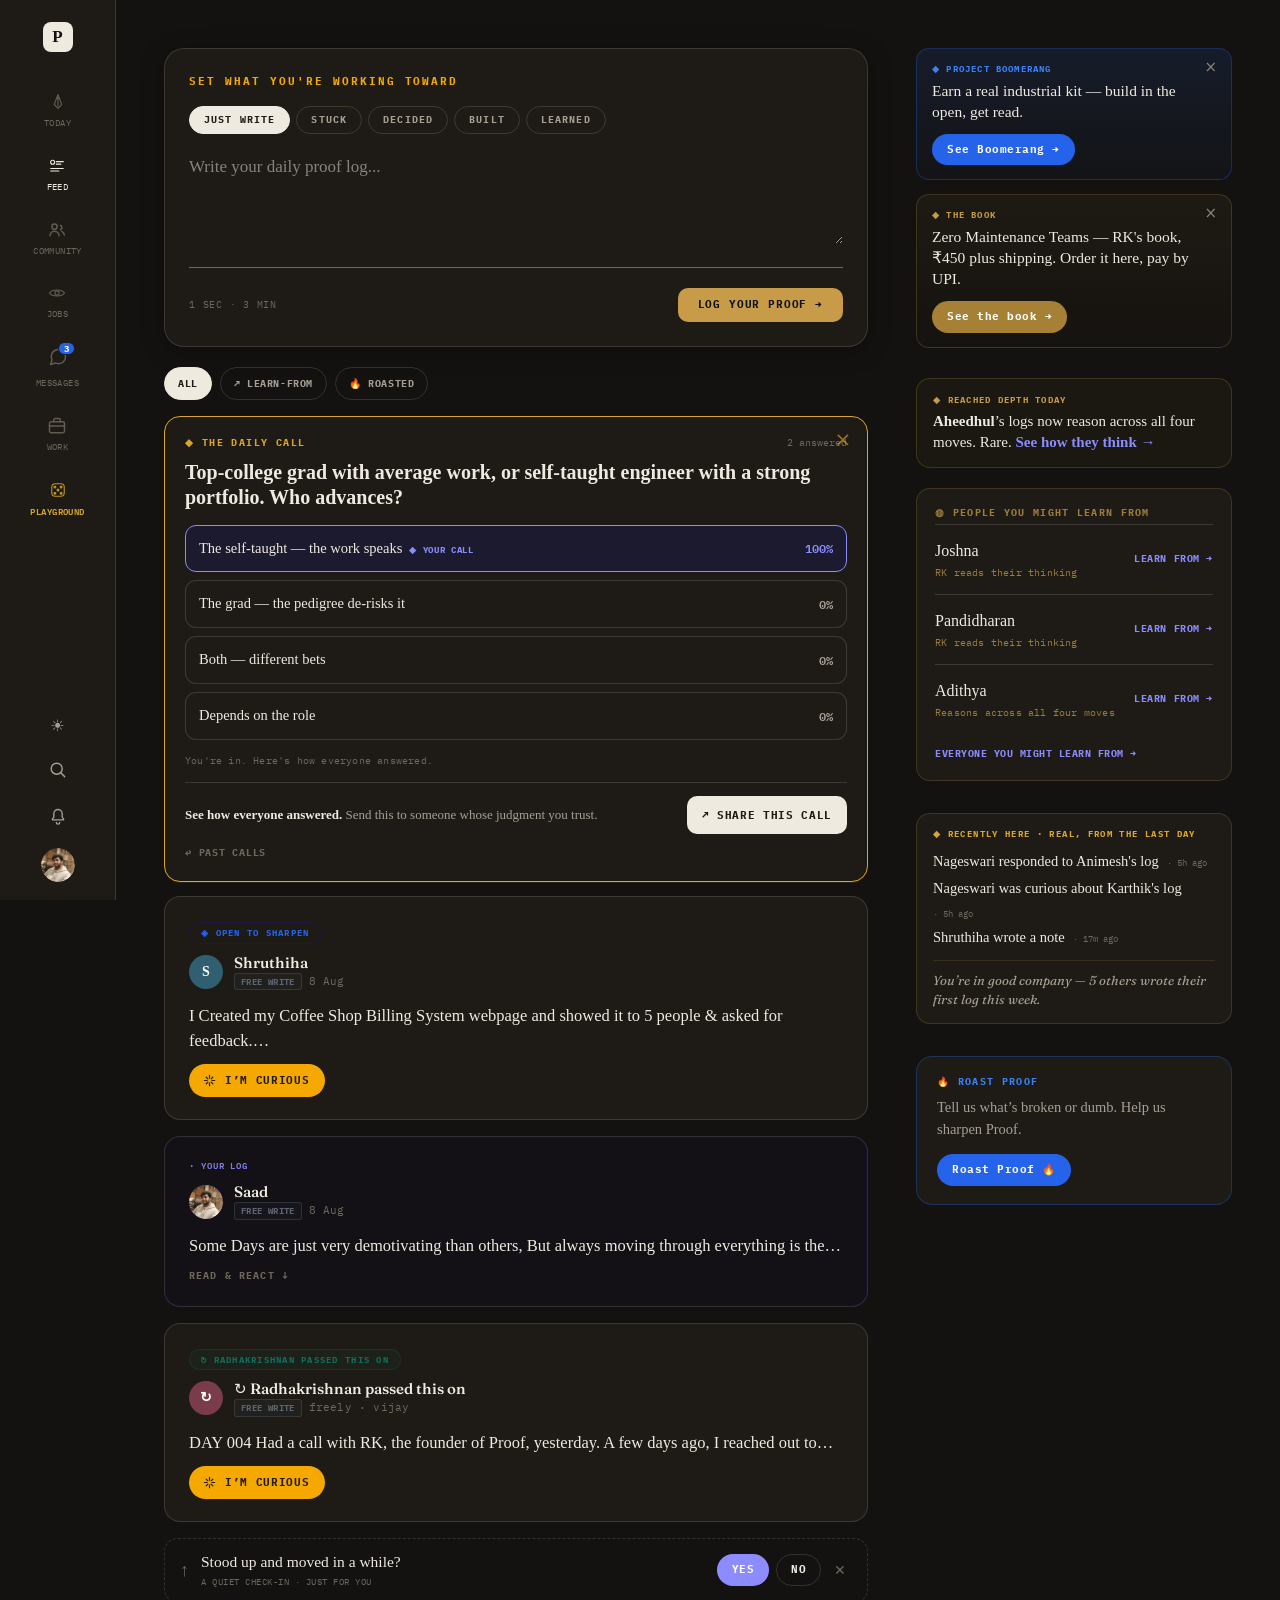
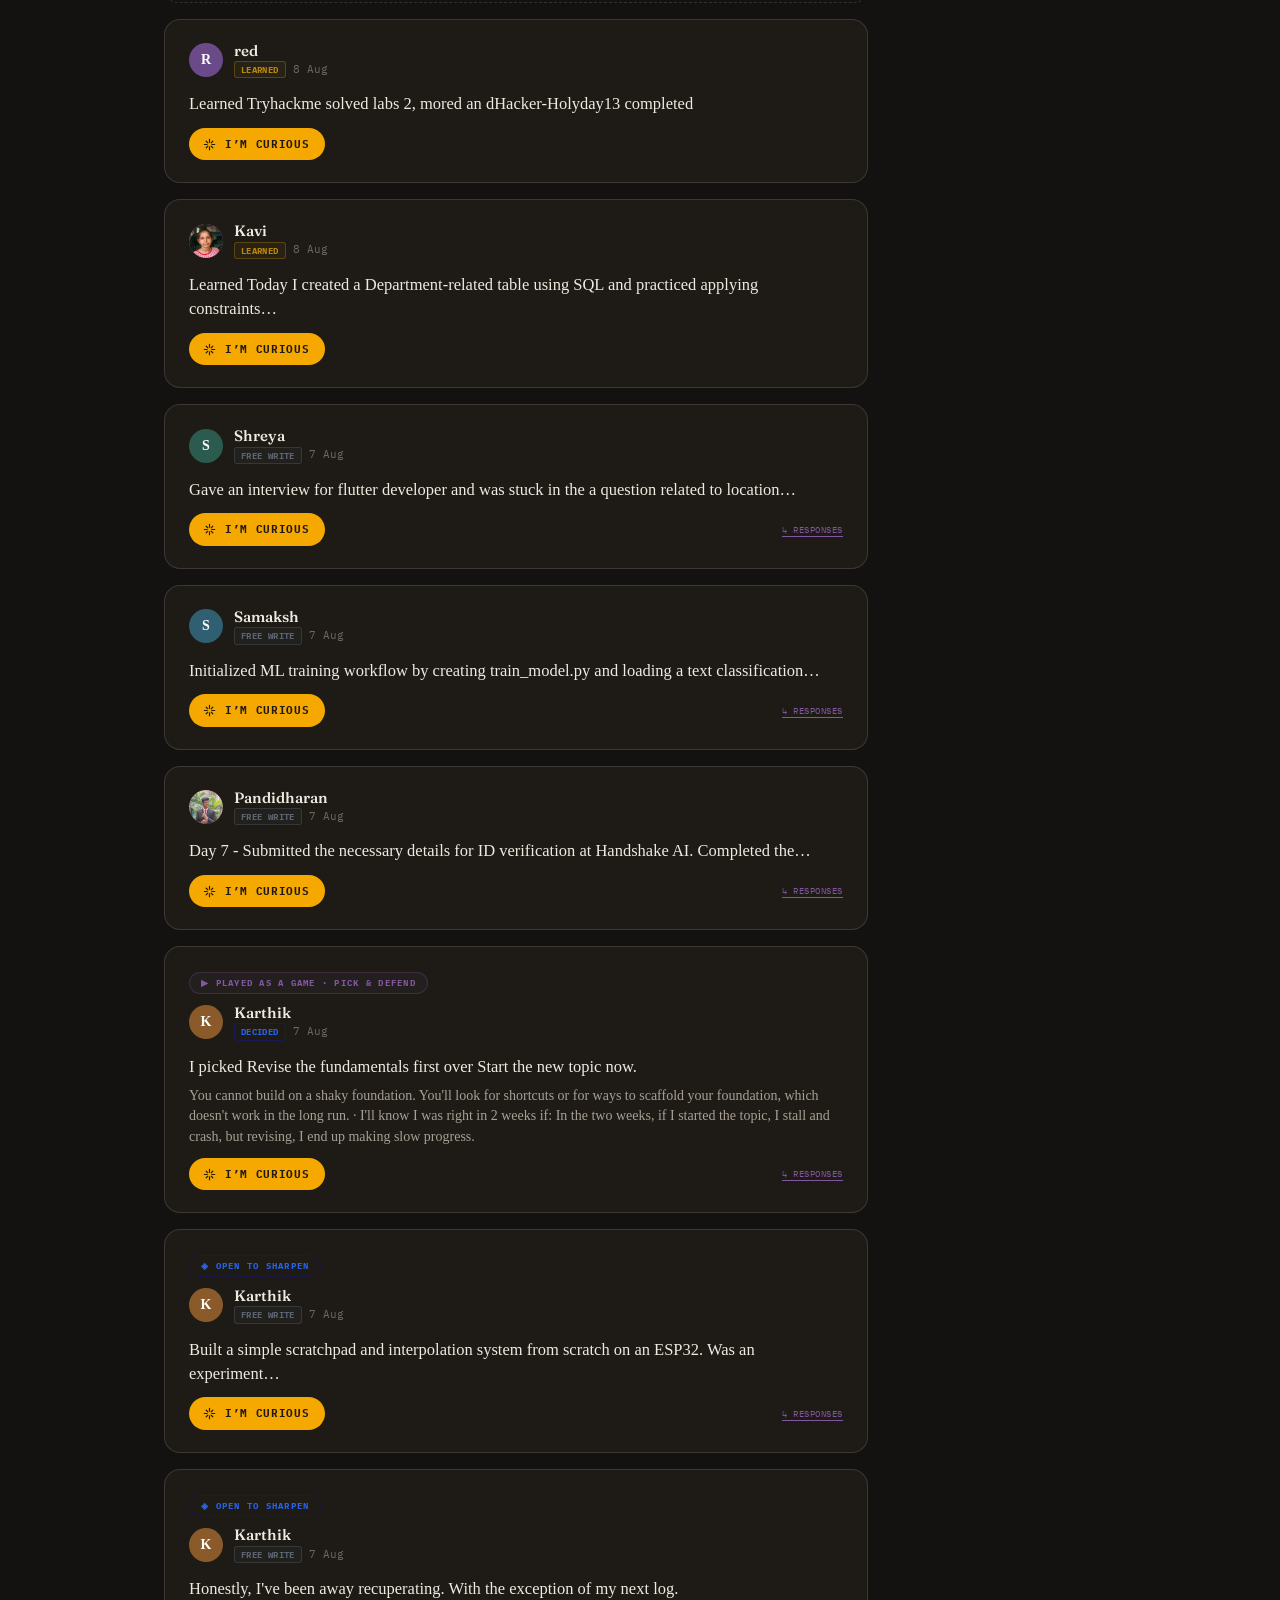
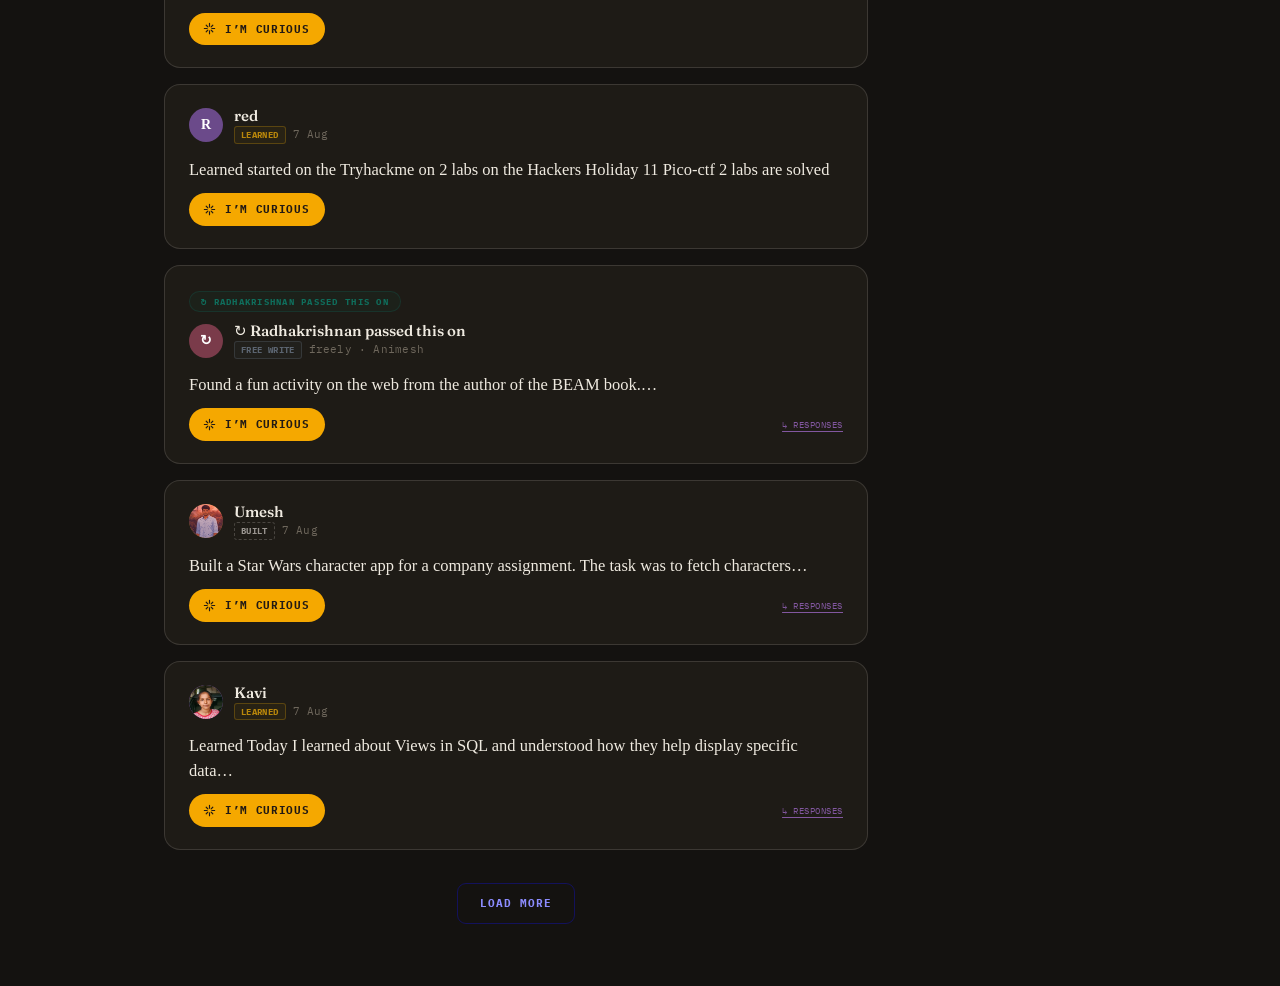
==== commit 46c4a4e2: "alignment fixes" ====
--- a/index.html
+++ b/index.html
@@ -60,7 +60,7 @@
 
 Had a call with RK, the founder of Proof, yesterday.
 
-A few days ago, I reached out to…</button><div style="margin-top:11px;display:flex;align-items:center;gap:14px;flex-wrap:wrap"><button type="button" style="margin-left:0;display:inline-flex;align-items:center;gap:8px;font-family:var(--font-ibm-plex-mono), monospace;font-size:11px;letter-spacing:0.06em;text-transform:uppercase;font-weight:700;color:#221A14;background:#F5A800;border:none;border-radius:999px;padding:8px 16px 8px 13px;cursor:pointer;box-shadow:0 6px 16px -8px rgba(245,168,0,.9)"><span class="nx-curspin" style="display:inline-flex"><svg viewBox="0 0 32 32" width="15" height="15" fill="none" stroke="currentColor" stroke-width="2.5" stroke-linecap="round" stroke-linejoin="round" aria-hidden="true" style="display:inline-block;flex:none"><path d="M16 5 V11 M16 21 V27 M5 16 H11 M21 16 H27 M9 9 L12.5 12.5 M19.5 19.5 L23 23 M23 9 L19.5 12.5 M12.5 19.5 L9 23"></path></svg></span>I’m curious</button></div></div><div style="margin:4px 0 16px;padding:13px 15px;border:1px dashed var(--nx-hair);border-radius:14px;background:transparent;display:flex;align-items:center;gap:12px;flex-wrap:wrap"><span style="font-family:var(--font-fraunces), Georgia, serif;font-size:18px;color:var(--nx-faint);line-height:1;flex:0 0 auto" aria-hidden="true">↑</span><div style="flex:1;min-width:140px"><div style="font-family:var(--font-fraunces), Georgia, serif;font-size:15.5px;color:var(--nx-ink);line-height:1.3">Stood up and moved in a while?</div><div style="font-family:var(--font-ibm-plex-mono), monospace;font-size:8.5px;letter-spacing:0.06em;text-transform:uppercase;color:var(--nx-faint);margin-top:4px">A quiet check-in · just for you</div></div><div style="display:flex;align-items:center;gap:7px;flex:0 0 auto"><button type="button" style="font-family:var(--font-ibm-plex-mono), monospace;font-size:10.5px;letter-spacing:0.04em;text-transform:uppercase;font-weight:700;color:#fff;background:var(--nx-accent);border:1px solid transparent;border-radius:999px;padding:7px 14px;cursor:pointer">Yes</button><button type="button" style="font-family:var(--font-ibm-plex-mono), monospace;font-size:10.5px;letter-spacing:0.04em;text-transform:uppercase;font-weight:700;color:var(--nx-ink);background:transparent;border:1px solid var(--nx-hair);border-radius:999px;padding:7px 14px;cursor:pointer">No</button><button type="button" aria-label="Dismiss" title="Not now" style="font-family:var(--font-ibm-plex-mono), monospace;font-size:14px;line-height:1;color:var(--nx-faint);background:none;border:none;cursor:pointer;padding:4px 6px">✕</button></div></div><div id="nx-feed-card-3" class="nx-cc" style="cursor:default"><div class="nx-ccby"><a title="See red’s page" style="display:inline-flex;flex-shrink:0;text-decoration:none" href="https://proof.zeromaintenanceengineer.in/rhat6697"><span class="nx-ccav" style="background:#6B4A8A;overflow:hidden">R</span></a><div class="nx-ccwho"><div class="nx-ccname"><a title="See red’s page" href="https://proof.zeromaintenanceengineer.in/rhat6697">red</a></div><div class="nx-ccsub"><a title="See only &quot;Learned&quot; logs" style="font-family:var(--font-ibm-plex-mono), monospace;font-size:9px;letter-spacing:0.04em;text-transform:uppercase;font-weight:700;color:#B8860B;border:1px solid #B8860B59;background:#B8860B12;border-radius:3px;padding:1px 6px;text-decoration:none;cursor:pointer" href="https://proof.zeromaintenanceengineer.in/next?verb=learned">Learned</a><span>8 Aug</span></div></div></div><button type="button" class="nx-ccbody" style="display:block;width:100%;text-align:left;background:transparent;border:none;padding:0;margin:0;cursor:pointer">Learned Tryhackme solved labs 2, mored an dHacker-Holyday13 completed</button><div style="margin-top:11px;display:flex;align-items:center;gap:14px;flex-wrap:wrap"><button type="button" style="margin-left:0;display:inline-flex;align-items:center;gap:8px;font-family:var(--font-ibm-plex-mono), monospace;font-size:11px;letter-spacing:0.06em;text-transform:uppercase;font-weight:700;color:#221A14;background:#F5A800;border:none;border-radius:999px;padding:8px 16px 8px 13px;cursor:pointer;box-shadow:0 6px 16px -8px rgba(245,168,0,.9)"><span class="nx-curspin" style="display:inline-flex"><svg viewBox="0 0 32 32" width="15" height="15" fill="none" stroke="currentColor" stroke-width="2.5" stroke-linecap="round" stroke-linejoin="round" aria-hidden="true" style="display:inline-block;flex:none"><path d="M16 5 V11 M16 21 V27 M5 16 H11 M21 16 H27 M9 9 L12.5 12.5 M19.5 19.5 L23 23 M23 9 L19.5 12.5 M12.5 19.5 L9 23"></path></svg></span>I’m curious</button></div></div><div id="nx-feed-card-4" class="nx-cc" style="cursor:default"><div class="nx-ccby"><a title="See Kavi’s page" style="display:inline-flex;flex-shrink:0;text-decoration:none" href="https://proof.zeromaintenanceengineer.in/kavipurnima2008"><span class="nx-ccav" style="background:#6B4A8A;overflow:hidden"><img src="./ZME Proof_files/photo-1786194440616.jpg" alt="" style="width:100%;height:100%;object-fit:cover;border-radius:inherit;display:block"></span></a><div class="nx-ccwho"><div class="nx-ccname"><a title="See Kavi’s page" href="https://proof.zeromaintenanceengineer.in/kavipurnima2008">Kavi</a></div><div class="nx-ccsub"><a title="See only &quot;Learned&quot; logs" style="font-family:var(--font-ibm-plex-mono), monospace;font-size:9px;letter-spacing:0.04em;text-transform:uppercase;font-weight:700;color:#B8860B;border:1px solid #B8860B59;background:#B8860B12;border-radius:3px;padding:1px 6px;text-decoration:none;cursor:pointer" href="https://proof.zeromaintenanceengineer.in/next?verb=learned">Learned</a><span>8 Aug</span></div></div></div><button type="button" class="nx-ccbody" style="display:block;width:100%;text-align:left;background:transparent;border:none;padding:0;margin:0;cursor:pointer">Learned Today I created a Department-related table using SQL and practiced applying constraints…</button><div style="margin-top:11px;display:flex;align-items:center;gap:14px;flex-wrap:wrap"><button type="button" style="margin-left:0;display:inline-flex;align-items:center;gap:8px;font-family:var(--font-ibm-plex-mono), monospace;font-size:11px;letter-spacing:0.06em;text-transform:uppercase;font-weight:700;color:#221A14;background:#F5A800;border:none;border-radius:999px;padding:8px 16px 8px 13px;cursor:pointer;box-shadow:0 6px 16px -8px rgba(245,168,0,.9)"><span class="nx-curspin" style="display:inline-flex"><svg viewBox="0 0 32 32" width="15" height="15" fill="none" stroke="currentColor" stroke-width="2.5" stroke-linecap="round" stroke-linejoin="round" aria-hidden="true" style="display:inline-block;flex:none"><path d="M16 5 V11 M16 21 V27 M5 16 H11 M21 16 H27 M9 9 L12.5 12.5 M19.5 19.5 L23 23 M23 9 L19.5 12.5 M12.5 19.5 L9 23"></path></svg></span>I’m curious</button></div></div><div id="nx-feed-card-5" class="nx-cc" style="cursor:default"><div class="nx-ccby"><a title="See Shreya’s page" style="display:inline-flex;flex-shrink:0;text-decoration:none" href="https://proof.zeromaintenanceengineer.in/agrawalshreya532"><span class="nx-ccav" style="background:#2A5B4E;overflow:hidden">S</span></a><div class="nx-ccwho"><div class="nx-ccname"><a title="See Shreya’s page" href="https://proof.zeromaintenanceengineer.in/agrawalshreya532">Shreya</a></div><div class="nx-ccsub"><a title="See only &quot;Free write&quot; logs" style="font-family:var(--font-ibm-plex-mono), monospace;font-size:9px;letter-spacing:0.04em;text-transform:uppercase;font-weight:700;color:#5B6470;border:1px solid #5B647059;background:#5B647012;border-radius:3px;padding:1px 6px;text-decoration:none;cursor:pointer" href="https://proof.zeromaintenanceengineer.in/next?verb=freely">Free write</a><span>7 Aug</span></div></div></div><button type="button" class="nx-ccbody" style="display:block;width:100%;text-align:left;background:transparent;border:none;padding:0;margin:0;cursor:pointer">Gave an interview for flutter developer and was stuck in the a question related to location…</button><div style="margin-top:11px;display:flex;align-items:center;gap:14px;flex-wrap:wrap"><button type="button" style="margin-left:0;display:inline-flex;align-items:center;gap:8px;font-family:var(--font-ibm-plex-mono), monospace;font-size:11px;letter-spacing:0.06em;text-transform:uppercase;font-weight:700;color:#221A14;background:#F5A800;border:none;border-radius:999px;padding:8px 16px 8px 13px;cursor:pointer;box-shadow:0 6px 16px -8px rgba(245,168,0,.9)"><span class="nx-curspin" style="display:inline-flex"><svg viewBox="0 0 32 32" width="15" height="15" fill="none" stroke="currentColor" stroke-width="2.5" stroke-linecap="round" stroke-linejoin="round" aria-hidden="true" style="display:inline-block;flex:none"><path d="M16 5 V11 M16 21 V27 M5 16 H11 M21 16 H27 M9 9 L12.5 12.5 M19.5 19.5 L23 23 M23 9 L19.5 12.5 M12.5 19.5 L9 23"></path></svg></span>I’m curious</button><button type="button" title="See the responses" style="margin-left:auto;font-family:var(--font-ibm-plex-mono), monospace;font-size:9px;letter-spacing:0.06em;text-transform:uppercase;color:#8257A0;background:transparent;border:none;padding:0;cursor:pointer;text-decoration:underline;text-underline-offset:3px">↳ responses</button></div></div><div id="nx-feed-card-6" class="nx-cc" style="cursor:default"><div class="nx-ccby"><a title="See Samaksh’s page" style="display:inline-flex;flex-shrink:0;text-decoration:none" href="https://proof.zeromaintenanceengineer.in/samakshdubey9"><span class="nx-ccav" style="background:#2F5F70;overflow:hidden">S</span></a><div class="nx-ccwho"><div class="nx-ccname"><a title="See Samaksh’s page" href="https://proof.zeromaintenanceengineer.in/samakshdubey9">Samaksh</a></div><div class="nx-ccsub"><a title="See only &quot;Free write&quot; logs" style="font-family:var(--font-ibm-plex-mono), monospace;font-size:9px;letter-spacing:0.04em;text-transform:uppercase;font-weight:700;color:#5B6470;border:1px solid #5B647059;background:#5B647012;border-radius:3px;padding:1px 6px;text-decoration:none;cursor:pointer" href="https://proof.zeromaintenanceengineer.in/next?verb=freely">Free write</a><span>7 Aug</span></div></div></div><button type="button" class="nx-ccbody" style="display:block;width:100%;text-align:left;background:transparent;border:none;padding:0;margin:0;cursor:pointer">Initialized ML training workflow by creating train_model.py and loading a text classification…</button><div style="margin-top:11px;display:flex;align-items:center;gap:14px;flex-wrap:wrap"><button type="button" style="margin-left:0;display:inline-flex;align-items:center;gap:8px;font-family:var(--font-ibm-plex-mono), monospace;font-size:11px;letter-spacing:0.06em;text-transform:uppercase;font-weight:700;color:#221A14;background:#F5A800;border:none;border-radius:999px;padding:8px 16px 8px 13px;cursor:pointer;box-shadow:0 6px 16px -8px rgba(245,168,0,.9)"><span class="nx-curspin" style="display:inline-flex"><svg viewBox="0 0 32 32" width="15" height="15" fill="none" stroke="currentColor" stroke-width="2.5" stroke-linecap="round" stroke-linejoin="round" aria-hidden="true" style="display:inline-block;flex:none"><path d="M16 5 V11 M16 21 V27 M5 16 H11 M21 16 H27 M9 9 L12.5 12.5 M19.5 19.5 L23 23 M23 9 L19.5 12.5 M12.5 19.5 L9 23"></path></svg></span>I’m curious</button><button type="button" title="See the responses" style="margin-left:auto;font-family:var(--font-ibm-plex-mono), monospace;font-size:9px;letter-spacing:0.06em;text-transform:uppercase;color:#8257A0;background:transparent;border:none;padding:0;cursor:pointer;text-decoration:underline;text-underline-offset:3px">↳ responses</button></div></div><div id="nx-feed-card-7" class="nx-cc" style="cursor:default"><div class="nx-ccby"><a title="See Pandidharan’s page" style="display:inline-flex;flex-shrink:0;text-decoration:none" href="https://proof.zeromaintenanceengineer.in/pandidharan7"><span class="nx-ccav" style="background:#7A3B4A;overflow:hidden"><img src="./ZME Proof_files/photo-1784570271192.jpg" alt="" style="width:100%;height:100%;object-fit:cover;border-radius:inherit;display:block"></span></a><div class="nx-ccwho"><div class="nx-ccname"><a title="See Pandidharan’s page" href="https://proof.zeromaintenanceengineer.in/pandidharan7">Pandidharan</a></div><div class="nx-ccsub"><a title="See only &quot;Free write&quot; logs" style="font-family:var(--font-ibm-plex-mono), monospace;font-size:9px;letter-spacing:0.04em;text-transform:uppercase;font-weight:700;color:#5B6470;border:1px solid #5B647059;background:#5B647012;border-radius:3px;padding:1px 6px;text-decoration:none;cursor:pointer" href="https://proof.zeromaintenanceengineer.in/next?verb=freely">Free write</a><span>7 Aug</span></div></div></div><button type="button" class="nx-ccbody" style="display:block;width:100%;text-align:left;background:transparent;border:none;padding:0;margin:0;cursor:pointer">Day 7 - Submitted the necessary details for ID verification at Handshake AI. Completed the…</button><div style="margin-top:11px;display:flex;align-items:center;gap:14px;flex-wrap:wrap"><button type="button" style="margin-left:0;display:inline-flex;align-items:center;gap:8px;font-family:var(--font-ibm-plex-mono), monospace;font-size:11px;letter-spacing:0.06em;text-transform:uppercase;font-weight:700;color:#221A14;background:#F5A800;border:none;border-radius:999px;padding:8px 16px 8px 13px;cursor:pointer;box-shadow:0 6px 16px -8px rgba(245,168,0,.9)"><span class="nx-curspin" style="display:inline-flex"><svg viewBox="0 0 32 32" width="15" height="15" fill="none" stroke="currentColor" stroke-width="2.5" stroke-linecap="round" stroke-linejoin="round" aria-hidden="true" style="display:inline-block;flex:none"><path d="M16 5 V11 M16 21 V27 M5 16 H11 M21 16 H27 M9 9 L12.5 12.5 M19.5 19.5 L23 23 M23 9 L19.5 12.5 M12.5 19.5 L9 23"></path></svg></span>I’m curious</button><button type="button" title="See the responses" style="margin-left:auto;font-family:var(--font-ibm-plex-mono), monospace;font-size:9px;letter-spacing:0.06em;text-transform:uppercase;color:#8257A0;background:transparent;border:none;padding:0;cursor:pointer;text-decoration:underline;text-underline-offset:3px">↳ responses</button></div></div><div id="nx-feed-card-8" class="nx-cc" style="cursor:default"><div style="display:inline-flex;align-items:center;gap:6px;font-family:var(--font-ibm-plex-mono), monospace;font-size:9px;letter-spacing:0.14em;text-transform:uppercase;font-weight:700;border-radius:999px;padding:3px 11px;margin-bottom:10px;color:#8257A0;background:#8257A012;border:1px solid #8257A040">▶ Played as a game · Pick &amp; Defend</div><div class="nx-ccby"><a title="See Karthik’s page" style="display:inline-flex;flex-shrink:0;text-decoration:none" href="https://proof.zeromaintenanceengineer.in/karthik20066002"><span class="nx-ccav" style="background:#8A5A2B;overflow:hidden">K</span></a><div class="nx-ccwho"><div class="nx-ccname"><a title="See Karthik’s page" href="https://proof.zeromaintenanceengineer.in/karthik20066002">Karthik</a></div><div class="nx-ccsub"><a title="See only &quot;Decided&quot; logs" style="font-family:var(--font-ibm-plex-mono), monospace;font-size:9px;letter-spacing:0.04em;text-transform:uppercase;font-weight:700;color:#1212CC;border:1px solid #1212CC59;background:#1212CC12;border-radius:3px;padding:1px 6px;text-decoration:none;cursor:pointer" href="https://proof.zeromaintenanceengineer.in/next?verb=decided">Decided</a><span>7 Aug</span></div></div></div><button type="button" class="nx-ccbody" style="display:block;width:100%;text-align:left;background:transparent;border:none;padding:0;margin:0;cursor:pointer">I picked Revise the fundamentals first over Start the new topic now.</button><div class="nx-ccwhy">You cannot build on a shaky foundation. You'll look for shortcuts or for ways to scaffold your foundation, which doesn't work in the long run.  ·  I'll know I was right in 2 weeks if: In the two weeks, if I started the topic, I stall and crash, but revising, I end up making slow progress.</div><div style="margin-top:11px;display:flex;align-items:center;gap:14px;flex-wrap:wrap"><button type="button" title="See the responses" style="font-family:var(--font-ibm-plex-mono), monospace;font-size:9px;letter-spacing:0.06em;text-transform:uppercase;color:#8257A0;background:transparent;border:none;padding:0;cursor:pointer;text-decoration:underline;text-underline-offset:3px">↳ responses</button><button type="button" style="margin-left:0;display:inline-flex;align-items:center;gap:8px;font-family:var(--font-ibm-plex-mono), monospace;font-size:11px;letter-spacing:0.06em;text-transform:uppercase;font-weight:700;color:#221A14;background:#F5A800;border:none;border-radius:999px;padding:8px 16px 8px 13px;cursor:pointer;box-shadow:0 6px 16px -8px rgba(245,168,0,.9)"><span class="nx-curspin" style="display:inline-flex"><svg viewBox="0 0 32 32" width="15" height="15" fill="none" stroke="currentColor" stroke-width="2.5" stroke-linecap="round" stroke-linejoin="round" aria-hidden="true" style="display:inline-block;flex:none"><path d="M16 5 V11 M16 21 V27 M5 16 H11 M21 16 H27 M9 9 L12.5 12.5 M19.5 19.5 L23 23 M23 9 L19.5 12.5 M12.5 19.5 L9 23"></path></svg></span>I’m curious</button></div></div><div id="nx-feed-card-9" class="nx-cc" style="cursor:default"><div style="display:inline-flex;align-items:center;gap:6px;font-family:var(--font-ibm-plex-mono), monospace;font-size:9px;letter-spacing:0.14em;text-transform:uppercase;font-weight:700;border-radius:999px;padding:3px 11px;margin-bottom:10px;color:#1212CC;background:#1212CC12;border:1px solid #1212CC40">◈ Open to sharpen</div><div class="nx-ccby"><a title="See Karthik’s page" style="display:inline-flex;flex-shrink:0;text-decoration:none" href="https://proof.zeromaintenanceengineer.in/karthik20066002"><span class="nx-ccav" style="background:#8A5A2B;overflow:hidden">K</span></a><div class="nx-ccwho"><div class="nx-ccname"><a title="See Karthik’s page" href="https://proof.zeromaintenanceengineer.in/karthik20066002">Karthik</a></div><div class="nx-ccsub"><a title="See only &quot;Free write&quot; logs" style="font-family:var(--font-ibm-plex-mono), monospace;font-size:9px;letter-spacing:0.04em;text-transform:uppercase;font-weight:700;color:#5B6470;border:1px solid #5B647059;background:#5B647012;border-radius:3px;padding:1px 6px;text-decoration:none;cursor:pointer" href="https://proof.zeromaintenanceengineer.in/next?verb=freely">Free write</a><span>7 Aug</span></div></div></div><button type="button" class="nx-ccbody" style="display:block;width:100%;text-align:left;background:transparent;border:none;padding:0;margin:0;cursor:pointer">Built a simple scratchpad and interpolation system from scratch on an ESP32. Was an experiment…</button><div style="margin-top:11px;display:flex;align-items:center;gap:14px;flex-wrap:wrap"><button type="button" title="See the responses" style="font-family:var(--font-ibm-plex-mono), monospace;font-size:9px;letter-spacing:0.06em;text-transform:uppercase;color:#8257A0;background:transparent;border:none;padding:0;cursor:pointer;text-decoration:underline;text-underline-offset:3px">↳ responses</button><button type="button" style="margin-left:0;display:inline-flex;align-items:center;gap:8px;font-family:var(--font-ibm-plex-mono), monospace;font-size:11px;letter-spacing:0.06em;text-transform:uppercase;font-weight:700;color:#221A14;background:#F5A800;border:none;border-radius:999px;padding:8px 16px 8px 13px;cursor:pointer;box-shadow:0 6px 16px -8px rgba(245,168,0,.9)"><span class="nx-curspin" style="display:inline-flex"><svg viewBox="0 0 32 32" width="15" height="15" fill="none" stroke="currentColor" stroke-width="2.5" stroke-linecap="round" stroke-linejoin="round" aria-hidden="true" style="display:inline-block;flex:none"><path d="M16 5 V11 M16 21 V27 M5 16 H11 M21 16 H27 M9 9 L12.5 12.5 M19.5 19.5 L23 23 M23 9 L19.5 12.5 M12.5 19.5 L9 23"></path></svg></span>I’m curious</button></div></div><div id="nx-feed-card-10" class="nx-cc" style="cursor:default"><div style="display:inline-flex;align-items:center;gap:6px;font-family:var(--font-ibm-plex-mono), monospace;font-size:9px;letter-spacing:0.14em;text-transform:uppercase;font-weight:700;border-radius:999px;padding:3px 11px;margin-bottom:10px;color:#1212CC;background:#1212CC12;border:1px solid #1212CC40">◈ Open to sharpen</div><div class="nx-ccby"><a title="See Karthik’s page" style="display:inline-flex;flex-shrink:0;text-decoration:none" href="https://proof.zeromaintenanceengineer.in/karthik20066002"><span class="nx-ccav" style="background:#8A5A2B;overflow:hidden">K</span></a><div class="nx-ccwho"><div class="nx-ccname"><a title="See Karthik’s page" href="https://proof.zeromaintenanceengineer.in/karthik20066002">Karthik</a></div><div class="nx-ccsub"><a title="See only &quot;Free write&quot; logs" style="font-family:var(--font-ibm-plex-mono), monospace;font-size:9px;letter-spacing:0.04em;text-transform:uppercase;font-weight:700;color:#5B6470;border:1px solid #5B647059;background:#5B647012;border-radius:3px;padding:1px 6px;text-decoration:none;cursor:pointer" href="https://proof.zeromaintenanceengineer.in/next?verb=freely">Free write</a><span>7 Aug</span></div></div></div><button type="button" class="nx-ccbody" style="display:block;width:100%;text-align:left;background:transparent;border:none;padding:0;margin:0;cursor:pointer">Honestly, I've been away recuperating. With the exception of my next log.</button><div style="margin-top:11px;display:flex;align-items:center;gap:14px;flex-wrap:wrap"><button type="button" style="margin-left:0;display:inline-flex;align-items:center;gap:8px;font-family:var(--font-ibm-plex-mono), monospace;font-size:11px;letter-spacing:0.06em;text-transform:uppercase;font-weight:700;color:#221A14;background:#F5A800;border:none;border-radius:999px;padding:8px 16px 8px 13px;cursor:pointer;box-shadow:0 6px 16px -8px rgba(245,168,0,.9)"><span class="nx-curspin" style="display:inline-flex"><svg viewBox="0 0 32 32" width="15" height="15" fill="none" stroke="currentColor" stroke-width="2.5" stroke-linecap="round" stroke-linejoin="round" aria-hidden="true" style="display:inline-block;flex:none"><path d="M16 5 V11 M16 21 V27 M5 16 H11 M21 16 H27 M9 9 L12.5 12.5 M19.5 19.5 L23 23 M23 9 L19.5 12.5 M12.5 19.5 L9 23"></path></svg></span>I’m curious</button></div></div><div id="nx-feed-card-11" class="nx-cc" style="cursor:default"><div class="nx-ccby"><a title="See red’s page" style="display:inline-flex;flex-shrink:0;text-decoration:none" href="https://proof.zeromaintenanceengineer.in/rhat6697"><span class="nx-ccav" style="background:#6B4A8A;overflow:hidden">R</span></a><div class="nx-ccwho"><div class="nx-ccname"><a title="See red’s page" href="https://proof.zeromaintenanceengineer.in/rhat6697">red</a></div><div class="nx-ccsub"><a title="See only &quot;Learned&quot; logs" style="font-family:var(--font-ibm-plex-mono), monospace;font-size:9px;letter-spacing:0.04em;text-transform:uppercase;font-weight:700;color:#B8860B;border:1px solid #B8860B59;background:#B8860B12;border-radius:3px;padding:1px 6px;text-decoration:none;cursor:pointer" href="https://proof.zeromaintenanceengineer.in/next?verb=learned">Learned</a><span>7 Aug</span></div></div></div><button type="button" class="nx-ccbody" style="display:block;width:100%;text-align:left;background:transparent;border:none;padding:0;margin:0;cursor:pointer">Learned started on the Tryhackme on 2 labs on the Hackers Holiday 11
+A few days ago, I reached out to…</button><div style="margin-top:11px;display:flex;align-items:center;gap:14px;flex-wrap:wrap"><button type="button" style="margin-left:0;display:inline-flex;align-items:center;gap:8px;font-family:var(--font-ibm-plex-mono), monospace;font-size:11px;letter-spacing:0.06em;text-transform:uppercase;font-weight:700;color:#221A14;background:#F5A800;border:none;border-radius:999px;padding:8px 16px 8px 13px;cursor:pointer;box-shadow:0 6px 16px -8px rgba(245,168,0,.9)"><span class="nx-curspin" style="display:inline-flex"><svg viewBox="0 0 32 32" width="15" height="15" fill="none" stroke="currentColor" stroke-width="2.5" stroke-linecap="round" stroke-linejoin="round" aria-hidden="true" style="display:inline-block;flex:none"><path d="M16 5 V11 M16 21 V27 M5 16 H11 M21 16 H27 M9 9 L12.5 12.5 M19.5 19.5 L23 23 M23 9 L19.5 12.5 M12.5 19.5 L9 23"></path></svg></span>I’m curious</button></div></div><div style="margin:4px 0 16px;padding:13px 15px;border:1px dashed var(--nx-hair);border-radius:14px;background:transparent;display:flex;align-items:center;gap:12px;flex-wrap:wrap"><span style="font-family:var(--font-fraunces), Georgia, serif;font-size:18px;color:var(--nx-faint);line-height:1;flex:0 0 auto" aria-hidden="true">↑</span><div style="flex:1;min-width:140px"><div style="font-family:var(--font-fraunces), Georgia, serif;font-size:15.5px;color:var(--nx-ink);line-height:1.3">Stood up and moved in a while?</div><div style="font-family:var(--font-ibm-plex-mono), monospace;font-size:8.5px;letter-spacing:0.06em;text-transform:uppercase;color:var(--nx-faint);margin-top:4px">A quiet check-in · just for you</div></div><div style="display:flex;align-items:center;gap:7px;flex:0 0 auto"><button type="button" style="font-family:var(--font-ibm-plex-mono), monospace;font-size:10.5px;letter-spacing:0.04em;text-transform:uppercase;font-weight:700;color:#fff;background:var(--nx-accent);border:1px solid transparent;border-radius:999px;padding:7px 14px;cursor:pointer">Yes</button><button type="button" style="font-family:var(--font-ibm-plex-mono), monospace;font-size:10.5px;letter-spacing:0.04em;text-transform:uppercase;font-weight:700;color:var(--nx-ink);background:transparent;border:1px solid var(--nx-hair);border-radius:999px;padding:7px 14px;cursor:pointer">No</button><button type="button" aria-label="Dismiss" title="Not now" style="font-family:var(--font-ibm-plex-mono), monospace;font-size:14px;line-height:1;color:var(--nx-faint);background:none;border:none;cursor:pointer;padding:4px 6px">✕</button></div></div><div id="nx-feed-card-3" class="nx-cc" style="cursor:default"><div class="nx-ccby"><a title="See red’s page" style="display:inline-flex;flex-shrink:0;text-decoration:none" href="https://proof.zeromaintenanceengineer.in/rhat6697"><span class="nx-ccav" style="background:#6B4A8A;overflow:hidden">R</span></a><div class="nx-ccwho"><div class="nx-ccname"><a title="See red’s page" href="https://proof.zeromaintenanceengineer.in/rhat6697">red</a></div><div class="nx-ccsub"><a title="See only &quot;Learned&quot; logs" style="font-family:var(--font-ibm-plex-mono), monospace;font-size:9px;letter-spacing:0.04em;text-transform:uppercase;font-weight:700;color:#B8860B;border:1px solid #B8860B59;background:#B8860B12;border-radius:3px;padding:1px 6px;text-decoration:none;cursor:pointer" href="https://proof.zeromaintenanceengineer.in/next?verb=learned">Learned</a><span>8 Aug</span></div></div></div><button type="button" class="nx-ccbody" style="display:block;width:100%;text-align:left;background:transparent;border:none;padding:0;margin:0;cursor:pointer">Learned Tryhackme solved labs 2, mored an dHacker-Holyday13 completed</button><div style="margin-top:11px;display:flex;align-items:center;gap:14px;flex-wrap:wrap"><button type="button" style="margin-left:0;display:inline-flex;align-items:center;gap:8px;font-family:var(--font-ibm-plex-mono), monospace;font-size:11px;letter-spacing:0.06em;text-transform:uppercase;font-weight:700;color:#221A14;background:#F5A800;border:none;border-radius:999px;padding:8px 16px 8px 13px;cursor:pointer;box-shadow:0 6px 16px -8px rgba(245,168,0,.9)"><span class="nx-curspin" style="display:inline-flex"><svg viewBox="0 0 32 32" width="15" height="15" fill="none" stroke="currentColor" stroke-width="2.5" stroke-linecap="round" stroke-linejoin="round" aria-hidden="true" style="display:inline-block;flex:none"><path d="M16 5 V11 M16 21 V27 M5 16 H11 M21 16 H27 M9 9 L12.5 12.5 M19.5 19.5 L23 23 M23 9 L19.5 12.5 M12.5 19.5 L9 23"></path></svg></span>I’m curious</button></div></div><div id="nx-feed-card-4" class="nx-cc" style="cursor:default"><div class="nx-ccby"><a title="See Kavi’s page" style="display:inline-flex;flex-shrink:0;text-decoration:none" href="https://proof.zeromaintenanceengineer.in/kavipurnima2008"><span class="nx-ccav" style="background:#6B4A8A;overflow:hidden"><img src="./ZME Proof_files/photo-1786194440616.jpg" alt="" style="width:100%;height:100%;object-fit:cover;border-radius:inherit;display:block"></span></a><div class="nx-ccwho"><div class="nx-ccname"><a title="See Kavi’s page" href="https://proof.zeromaintenanceengineer.in/kavipurnima2008">Kavi</a></div><div class="nx-ccsub"><a title="See only &quot;Learned&quot; logs" style="font-family:var(--font-ibm-plex-mono), monospace;font-size:9px;letter-spacing:0.04em;text-transform:uppercase;font-weight:700;color:#B8860B;border:1px solid #B8860B59;background:#B8860B12;border-radius:3px;padding:1px 6px;text-decoration:none;cursor:pointer" href="https://proof.zeromaintenanceengineer.in/next?verb=learned">Learned</a><span>8 Aug</span></div></div></div><button type="button" class="nx-ccbody" style="display:block;width:100%;text-align:left;background:transparent;border:none;padding:0;margin:0;cursor:pointer">Learned Today I created a Department-related table using SQL and practiced applying constraints…</button><div style="margin-top:11px;display:flex;align-items:center;gap:14px;flex-wrap:wrap"><button type="button" style="margin-left:0;display:inline-flex;align-items:center;gap:8px;font-family:var(--font-ibm-plex-mono), monospace;font-size:11px;letter-spacing:0.06em;text-transform:uppercase;font-weight:700;color:#221A14;background:#F5A800;border:none;border-radius:999px;padding:8px 16px 8px 13px;cursor:pointer;box-shadow:0 6px 16px -8px rgba(245,168,0,.9)"><span class="nx-curspin" style="display:inline-flex"><svg viewBox="0 0 32 32" width="15" height="15" fill="none" stroke="currentColor" stroke-width="2.5" stroke-linecap="round" stroke-linejoin="round" aria-hidden="true" style="display:inline-block;flex:none"><path d="M16 5 V11 M16 21 V27 M5 16 H11 M21 16 H27 M9 9 L12.5 12.5 M19.5 19.5 L23 23 M23 9 L19.5 12.5 M12.5 19.5 L9 23"></path></svg></span>I’m curious</button></div></div><div id="nx-feed-card-5" class="nx-cc" style="cursor:default"><div class="nx-ccby"><a title="See Shreya’s page" style="display:inline-flex;flex-shrink:0;text-decoration:none" href="https://proof.zeromaintenanceengineer.in/agrawalshreya532"><span class="nx-ccav" style="background:#2A5B4E;overflow:hidden">S</span></a><div class="nx-ccwho"><div class="nx-ccname"><a title="See Shreya’s page" href="https://proof.zeromaintenanceengineer.in/agrawalshreya532">Shreya</a></div><div class="nx-ccsub"><a title="See only &quot;Free write&quot; logs" style="font-family:var(--font-ibm-plex-mono), monospace;font-size:9px;letter-spacing:0.04em;text-transform:uppercase;font-weight:700;color:#5B6470;border:1px solid #5B647059;background:#5B647012;border-radius:3px;padding:1px 6px;text-decoration:none;cursor:pointer" href="https://proof.zeromaintenanceengineer.in/next?verb=freely">Free write</a><span>7 Aug</span></div></div></div><button type="button" class="nx-ccbody" style="display:block;width:100%;text-align:left;background:transparent;border:none;padding:0;margin:0;cursor:pointer">Gave an interview for flutter developer and was stuck in the a question related to location…</button><div style="margin-top:11px;display:flex;align-items:center;gap:14px;flex-wrap:wrap"><button type="button" style="margin-left:0;display:inline-flex;align-items:center;gap:8px;font-family:var(--font-ibm-plex-mono), monospace;font-size:11px;letter-spacing:0.06em;text-transform:uppercase;font-weight:700;color:#221A14;background:#F5A800;border:none;border-radius:999px;padding:8px 16px 8px 13px;cursor:pointer;box-shadow:0 6px 16px -8px rgba(245,168,0,.9)"><span class="nx-curspin" style="display:inline-flex"><svg viewBox="0 0 32 32" width="15" height="15" fill="none" stroke="currentColor" stroke-width="2.5" stroke-linecap="round" stroke-linejoin="round" aria-hidden="true" style="display:inline-block;flex:none"><path d="M16 5 V11 M16 21 V27 M5 16 H11 M21 16 H27 M9 9 L12.5 12.5 M19.5 19.5 L23 23 M23 9 L19.5 12.5 M12.5 19.5 L9 23"></path></svg></span>I’m curious</button><button type="button" title="See the responses" style="margin-left:auto;font-family:var(--font-ibm-plex-mono), monospace;font-size:9px;letter-spacing:0.06em;text-transform:uppercase;color:#8257A0;background:transparent;border:none;padding:0;cursor:pointer;text-decoration:underline;text-underline-offset:3px">↳ responses</button></div></div><div id="nx-feed-card-6" class="nx-cc" style="cursor:default"><div class="nx-ccby"><a title="See Samaksh’s page" style="display:inline-flex;flex-shrink:0;text-decoration:none" href="https://proof.zeromaintenanceengineer.in/samakshdubey9"><span class="nx-ccav" style="background:#2F5F70;overflow:hidden">S</span></a><div class="nx-ccwho"><div class="nx-ccname"><a title="See Samaksh’s page" href="https://proof.zeromaintenanceengineer.in/samakshdubey9">Samaksh</a></div><div class="nx-ccsub"><a title="See only &quot;Free write&quot; logs" style="font-family:var(--font-ibm-plex-mono), monospace;font-size:9px;letter-spacing:0.04em;text-transform:uppercase;font-weight:700;color:#5B6470;border:1px solid #5B647059;background:#5B647012;border-radius:3px;padding:1px 6px;text-decoration:none;cursor:pointer" href="https://proof.zeromaintenanceengineer.in/next?verb=freely">Free write</a><span>7 Aug</span></div></div></div><button type="button" class="nx-ccbody" style="display:block;width:100%;text-align:left;background:transparent;border:none;padding:0;margin:0;cursor:pointer">Initialized ML training workflow by creating train_model.py and loading a text classification…</button><div style="margin-top:11px;display:flex;align-items:center;gap:14px;flex-wrap:wrap"><button type="button" style="margin-left:0;display:inline-flex;align-items:center;gap:8px;font-family:var(--font-ibm-plex-mono), monospace;font-size:11px;letter-spacing:0.06em;text-transform:uppercase;font-weight:700;color:#221A14;background:#F5A800;border:none;border-radius:999px;padding:8px 16px 8px 13px;cursor:pointer;box-shadow:0 6px 16px -8px rgba(245,168,0,.9)"><span class="nx-curspin" style="display:inline-flex"><svg viewBox="0 0 32 32" width="15" height="15" fill="none" stroke="currentColor" stroke-width="2.5" stroke-linecap="round" stroke-linejoin="round" aria-hidden="true" style="display:inline-block;flex:none"><path d="M16 5 V11 M16 21 V27 M5 16 H11 M21 16 H27 M9 9 L12.5 12.5 M19.5 19.5 L23 23 M23 9 L19.5 12.5 M12.5 19.5 L9 23"></path></svg></span>I’m curious</button><button type="button" title="See the responses" style="margin-left:auto;font-family:var(--font-ibm-plex-mono), monospace;font-size:9px;letter-spacing:0.06em;text-transform:uppercase;color:#8257A0;background:transparent;border:none;padding:0;cursor:pointer;text-decoration:underline;text-underline-offset:3px">↳ responses</button></div></div><div id="nx-feed-card-7" class="nx-cc" style="cursor:default"><div class="nx-ccby"><a title="See Pandidharan’s page" style="display:inline-flex;flex-shrink:0;text-decoration:none" href="https://proof.zeromaintenanceengineer.in/pandidharan7"><span class="nx-ccav" style="background:#7A3B4A;overflow:hidden"><img src="./ZME Proof_files/photo-1784570271192.jpg" alt="" style="width:100%;height:100%;object-fit:cover;border-radius:inherit;display:block"></span></a><div class="nx-ccwho"><div class="nx-ccname"><a title="See Pandidharan’s page" href="https://proof.zeromaintenanceengineer.in/pandidharan7">Pandidharan</a></div><div class="nx-ccsub"><a title="See only &quot;Free write&quot; logs" style="font-family:var(--font-ibm-plex-mono), monospace;font-size:9px;letter-spacing:0.04em;text-transform:uppercase;font-weight:700;color:#5B6470;border:1px solid #5B647059;background:#5B647012;border-radius:3px;padding:1px 6px;text-decoration:none;cursor:pointer" href="https://proof.zeromaintenanceengineer.in/next?verb=freely">Free write</a><span>7 Aug</span></div></div></div><button type="button" class="nx-ccbody" style="display:block;width:100%;text-align:left;background:transparent;border:none;padding:0;margin:0;cursor:pointer">Day 7 - Submitted the necessary details for ID verification at Handshake AI. Completed the…</button><div style="margin-top:11px;display:flex;align-items:center;gap:14px;flex-wrap:wrap"><button type="button" style="margin-left:0;display:inline-flex;align-items:center;gap:8px;font-family:var(--font-ibm-plex-mono), monospace;font-size:11px;letter-spacing:0.06em;text-transform:uppercase;font-weight:700;color:#221A14;background:#F5A800;border:none;border-radius:999px;padding:8px 16px 8px 13px;cursor:pointer;box-shadow:0 6px 16px -8px rgba(245,168,0,.9)"><span class="nx-curspin" style="display:inline-flex"><svg viewBox="0 0 32 32" width="15" height="15" fill="none" stroke="currentColor" stroke-width="2.5" stroke-linecap="round" stroke-linejoin="round" aria-hidden="true" style="display:inline-block;flex:none"><path d="M16 5 V11 M16 21 V27 M5 16 H11 M21 16 H27 M9 9 L12.5 12.5 M19.5 19.5 L23 23 M23 9 L19.5 12.5 M12.5 19.5 L9 23"></path></svg></span>I’m curious</button><button type="button" title="See the responses" style="margin-left:auto;font-family:var(--font-ibm-plex-mono), monospace;font-size:9px;letter-spacing:0.06em;text-transform:uppercase;color:#8257A0;background:transparent;border:none;padding:0;cursor:pointer;text-decoration:underline;text-underline-offset:3px">↳ responses</button></div></div><div id="nx-feed-card-8" class="nx-cc" style="cursor:default"><div style="display:inline-flex;align-items:center;gap:6px;font-family:var(--font-ibm-plex-mono), monospace;font-size:9px;letter-spacing:0.14em;text-transform:uppercase;font-weight:700;border-radius:999px;padding:3px 11px;margin-bottom:10px;color:#8257A0;background:#8257A012;border:1px solid #8257A040">▶ Played as a game · Pick &amp; Defend</div><div class="nx-ccby"><a title="See Karthik’s page" style="display:inline-flex;flex-shrink:0;text-decoration:none" href="https://proof.zeromaintenanceengineer.in/karthik20066002"><span class="nx-ccav" style="background:#8A5A2B;overflow:hidden">K</span></a><div class="nx-ccwho"><div class="nx-ccname"><a title="See Karthik’s page" href="https://proof.zeromaintenanceengineer.in/karthik20066002">Karthik</a></div><div class="nx-ccsub"><a title="See only &quot;Decided&quot; logs" style="font-family:var(--font-ibm-plex-mono), monospace;font-size:9px;letter-spacing:0.04em;text-transform:uppercase;font-weight:700;color:#1212CC;border:1px solid #1212CC59;background:#1212CC12;border-radius:3px;padding:1px 6px;text-decoration:none;cursor:pointer" href="https://proof.zeromaintenanceengineer.in/next?verb=decided">Decided</a><span>7 Aug</span></div></div></div><button type="button" class="nx-ccbody" style="display:block;width:100%;text-align:left;background:transparent;border:none;padding:0;margin:0;cursor:pointer">I picked Revise the fundamentals first over Start the new topic now.</button><div class="nx-ccwhy">You cannot build on a shaky foundation. You'll look for shortcuts or for ways to scaffold your foundation, which doesn't work in the long run.  ·  I'll know I was right in 2 weeks if: In the two weeks, if I started the topic, I stall and crash, but revising, I end up making slow progress.</div><div style="margin-top:11px;display:flex;align-items:center;gap:14px;flex-wrap:wrap"><button type="button" style="margin-left:0;display:inline-flex;align-items:center;gap:8px;font-family:var(--font-ibm-plex-mono), monospace;font-size:11px;letter-spacing:0.06em;text-transform:uppercase;font-weight:700;color:#221A14;background:#F5A800;border:none;border-radius:999px;padding:8px 16px 8px 13px;cursor:pointer;box-shadow:0 6px 16px -8px rgba(245,168,0,.9)"><span class="nx-curspin" style="display:inline-flex"><svg viewBox="0 0 32 32" width="15" height="15" fill="none" stroke="currentColor" stroke-width="2.5" stroke-linecap="round" stroke-linejoin="round" aria-hidden="true" style="display:inline-block;flex:none"><path d="M16 5 V11 M16 21 V27 M5 16 H11 M21 16 H27 M9 9 L12.5 12.5 M19.5 19.5 L23 23 M23 9 L19.5 12.5 M12.5 19.5 L9 23"></path></svg></span>I’m curious</button><button type="button" title="See the responses" style="margin-left:auto;font-family:var(--font-ibm-plex-mono), monospace;font-size:9px;letter-spacing:0.06em;text-transform:uppercase;color:#8257A0;background:transparent;border:none;padding:0;cursor:pointer;text-decoration:underline;text-underline-offset:3px">↳ responses</button></div></div><div id="nx-feed-card-9" class="nx-cc" style="cursor:default"><div style="display:inline-flex;align-items:center;gap:6px;font-family:var(--font-ibm-plex-mono), monospace;font-size:9px;letter-spacing:0.14em;text-transform:uppercase;font-weight:700;border-radius:999px;padding:3px 11px;margin-bottom:10px;color:#1212CC;background:#1212CC12;border:1px solid #1212CC40">◈ Open to sharpen</div><div class="nx-ccby"><a title="See Karthik’s page" style="display:inline-flex;flex-shrink:0;text-decoration:none" href="https://proof.zeromaintenanceengineer.in/karthik20066002"><span class="nx-ccav" style="background:#8A5A2B;overflow:hidden">K</span></a><div class="nx-ccwho"><div class="nx-ccname"><a title="See Karthik’s page" href="https://proof.zeromaintenanceengineer.in/karthik20066002">Karthik</a></div><div class="nx-ccsub"><a title="See only &quot;Free write&quot; logs" style="font-family:var(--font-ibm-plex-mono), monospace;font-size:9px;letter-spacing:0.04em;text-transform:uppercase;font-weight:700;color:#5B6470;border:1px solid #5B647059;background:#5B647012;border-radius:3px;padding:1px 6px;text-decoration:none;cursor:pointer" href="https://proof.zeromaintenanceengineer.in/next?verb=freely">Free write</a><span>7 Aug</span></div></div></div><button type="button" class="nx-ccbody" style="display:block;width:100%;text-align:left;background:transparent;border:none;padding:0;margin:0;cursor:pointer">Built a simple scratchpad and interpolation system from scratch on an ESP32. Was an experiment…</button><div style="margin-top:11px;display:flex;align-items:center;gap:14px;flex-wrap:wrap"><button type="button" style="margin-left:0;display:inline-flex;align-items:center;gap:8px;font-family:var(--font-ibm-plex-mono), monospace;font-size:11px;letter-spacing:0.06em;text-transform:uppercase;font-weight:700;color:#221A14;background:#F5A800;border:none;border-radius:999px;padding:8px 16px 8px 13px;cursor:pointer;box-shadow:0 6px 16px -8px rgba(245,168,0,.9)"><span class="nx-curspin" style="display:inline-flex"><svg viewBox="0 0 32 32" width="15" height="15" fill="none" stroke="currentColor" stroke-width="2.5" stroke-linecap="round" stroke-linejoin="round" aria-hidden="true" style="display:inline-block;flex:none"><path d="M16 5 V11 M16 21 V27 M5 16 H11 M21 16 H27 M9 9 L12.5 12.5 M19.5 19.5 L23 23 M23 9 L19.5 12.5 M12.5 19.5 L9 23"></path></svg></span>I’m curious</button><button type="button" title="See the responses" style="margin-left:auto;font-family:var(--font-ibm-plex-mono), monospace;font-size:9px;letter-spacing:0.06em;text-transform:uppercase;color:#8257A0;background:transparent;border:none;padding:0;cursor:pointer;text-decoration:underline;text-underline-offset:3px">↳ responses</button></div></div><div id="nx-feed-card-10" class="nx-cc" style="cursor:default"><div style="display:inline-flex;align-items:center;gap:6px;font-family:var(--font-ibm-plex-mono), monospace;font-size:9px;letter-spacing:0.14em;text-transform:uppercase;font-weight:700;border-radius:999px;padding:3px 11px;margin-bottom:10px;color:#1212CC;background:#1212CC12;border:1px solid #1212CC40">◈ Open to sharpen</div><div class="nx-ccby"><a title="See Karthik’s page" style="display:inline-flex;flex-shrink:0;text-decoration:none" href="https://proof.zeromaintenanceengineer.in/karthik20066002"><span class="nx-ccav" style="background:#8A5A2B;overflow:hidden">K</span></a><div class="nx-ccwho"><div class="nx-ccname"><a title="See Karthik’s page" href="https://proof.zeromaintenanceengineer.in/karthik20066002">Karthik</a></div><div class="nx-ccsub"><a title="See only &quot;Free write&quot; logs" style="font-family:var(--font-ibm-plex-mono), monospace;font-size:9px;letter-spacing:0.04em;text-transform:uppercase;font-weight:700;color:#5B6470;border:1px solid #5B647059;background:#5B647012;border-radius:3px;padding:1px 6px;text-decoration:none;cursor:pointer" href="https://proof.zeromaintenanceengineer.in/next?verb=freely">Free write</a><span>7 Aug</span></div></div></div><button type="button" class="nx-ccbody" style="display:block;width:100%;text-align:left;background:transparent;border:none;padding:0;margin:0;cursor:pointer">Honestly, I've been away recuperating. With the exception of my next log.</button><div style="margin-top:11px;display:flex;align-items:center;gap:14px;flex-wrap:wrap"><button type="button" style="margin-left:0;display:inline-flex;align-items:center;gap:8px;font-family:var(--font-ibm-plex-mono), monospace;font-size:11px;letter-spacing:0.06em;text-transform:uppercase;font-weight:700;color:#221A14;background:#F5A800;border:none;border-radius:999px;padding:8px 16px 8px 13px;cursor:pointer;box-shadow:0 6px 16px -8px rgba(245,168,0,.9)"><span class="nx-curspin" style="display:inline-flex"><svg viewBox="0 0 32 32" width="15" height="15" fill="none" stroke="currentColor" stroke-width="2.5" stroke-linecap="round" stroke-linejoin="round" aria-hidden="true" style="display:inline-block;flex:none"><path d="M16 5 V11 M16 21 V27 M5 16 H11 M21 16 H27 M9 9 L12.5 12.5 M19.5 19.5 L23 23 M23 9 L19.5 12.5 M12.5 19.5 L9 23"></path></svg></span>I’m curious</button></div></div><div id="nx-feed-card-11" class="nx-cc" style="cursor:default"><div class="nx-ccby"><a title="See red’s page" style="display:inline-flex;flex-shrink:0;text-decoration:none" href="https://proof.zeromaintenanceengineer.in/rhat6697"><span class="nx-ccav" style="background:#6B4A8A;overflow:hidden">R</span></a><div class="nx-ccwho"><div class="nx-ccname"><a title="See red’s page" href="https://proof.zeromaintenanceengineer.in/rhat6697">red</a></div><div class="nx-ccsub"><a title="See only &quot;Learned&quot; logs" style="font-family:var(--font-ibm-plex-mono), monospace;font-size:9px;letter-spacing:0.04em;text-transform:uppercase;font-weight:700;color:#B8860B;border:1px solid #B8860B59;background:#B8860B12;border-radius:3px;padding:1px 6px;text-decoration:none;cursor:pointer" href="https://proof.zeromaintenanceengineer.in/next?verb=learned">Learned</a><span>7 Aug</span></div></div></div><button type="button" class="nx-ccbody" style="display:block;width:100%;text-align:left;background:transparent;border:none;padding:0;margin:0;cursor:pointer">Learned started on the Tryhackme on 2 labs on the Hackers Holiday 11
 
 Pico-ctf 2 labs are solved</button><div style="margin-top:11px;display:flex;align-items:center;gap:14px;flex-wrap:wrap"><button type="button" style="margin-left:0;display:inline-flex;align-items:center;gap:8px;font-family:var(--font-ibm-plex-mono), monospace;font-size:11px;letter-spacing:0.06em;text-transform:uppercase;font-weight:700;color:#221A14;background:#F5A800;border:none;border-radius:999px;padding:8px 16px 8px 13px;cursor:pointer;box-shadow:0 6px 16px -8px rgba(245,168,0,.9)"><span class="nx-curspin" style="display:inline-flex"><svg viewBox="0 0 32 32" width="15" height="15" fill="none" stroke="currentColor" stroke-width="2.5" stroke-linecap="round" stroke-linejoin="round" aria-hidden="true" style="display:inline-block;flex:none"><path d="M16 5 V11 M16 21 V27 M5 16 H11 M21 16 H27 M9 9 L12.5 12.5 M19.5 19.5 L23 23 M23 9 L19.5 12.5 M12.5 19.5 L9 23"></path></svg></span>I’m curious</button></div></div><div id="nx-feed-card-12" class="nx-cc" style="cursor:default"><div style="display:inline-flex;align-items:center;gap:6px;font-family:var(--font-ibm-plex-mono), monospace;font-size:9px;letter-spacing:0.14em;text-transform:uppercase;font-weight:700;border-radius:999px;padding:3px 11px;margin-bottom:10px;color:#0F6E5C;background:#0F6E5C12;border:1px solid #0F6E5C40">↻ Radhakrishnan passed this on</div><div class="nx-ccby"><a title="See ↻ Radhakrishnan passed this on’s page" style="display:inline-flex;flex-shrink:0;text-decoration:none" href="https://proof.zeromaintenanceengineer.in/sendit2animesh"><span class="nx-ccav" style="background:#7A3B4A;overflow:hidden">↻</span></a><div class="nx-ccwho"><div class="nx-ccname"><a title="See ↻ Radhakrishnan passed this on’s page" href="https://proof.zeromaintenanceengineer.in/sendit2animesh">↻ Radhakrishnan passed this on</a></div><div class="nx-ccsub"><a title="See only &quot;Free write&quot; logs" style="font-family:var(--font-ibm-plex-mono), monospace;font-size:9px;letter-spacing:0.04em;text-transform:uppercase;font-weight:700;color:#5B6470;border:1px solid #5B647059;background:#5B647012;border-radius:3px;padding:1px 6px;text-decoration:none;cursor:pointer" href="https://proof.zeromaintenanceengineer.in/next?verb=freely">Free write</a><span>freely · Animesh</span></div></div></div><button type="button" class="nx-ccbody" style="display:block;width:100%;text-align:left;background:transparent;border:none;padding:0;margin:0;cursor:pointer">Found a fun activity on the web from the author of the BEAM book.…</button><div style="margin-top:11px;display:flex;align-items:center;gap:14px;flex-wrap:wrap"><button type="button" style="margin-left:0;display:inline-flex;align-items:center;gap:8px;font-family:var(--font-ibm-plex-mono), monospace;font-size:11px;letter-spacing:0.06em;text-transform:uppercase;font-weight:700;color:#221A14;background:#F5A800;border:none;border-radius:999px;padding:8px 16px 8px 13px;cursor:pointer;box-shadow:0 6px 16px -8px rgba(245,168,0,.9)"><span class="nx-curspin" style="display:inline-flex"><svg viewBox="0 0 32 32" width="15" height="15" fill="none" stroke="currentColor" stroke-width="2.5" stroke-linecap="round" stroke-linejoin="round" aria-hidden="true" style="display:inline-block;flex:none"><path d="M16 5 V11 M16 21 V27 M5 16 H11 M21 16 H27 M9 9 L12.5 12.5 M19.5 19.5 L23 23 M23 9 L19.5 12.5 M12.5 19.5 L9 23"></path></svg></span>I’m curious</button><button type="button" title="See the responses" style="margin-left:auto;font-family:var(--font-ibm-plex-mono), monospace;font-size:9px;letter-spacing:0.06em;text-transform:uppercase;color:#8257A0;background:transparent;border:none;padding:0;cursor:pointer;text-decoration:underline;text-underline-offset:3px">↳ responses</button></div></div><div id="nx-feed-card-13" class="nx-cc" style="cursor:default"><div class="nx-ccby"><a title="See Umesh’s page" style="display:inline-flex;flex-shrink:0;text-decoration:none" href="https://proof.zeromaintenanceengineer.in/umeshpal8141"><span class="nx-ccav" style="background:#8A5A2B;overflow:hidden"><img src="./ZME Proof_files/photo-1784571247995.png" alt="" style="width:100%;height:100%;object-fit:cover;border-radius:inherit;display:block"></span></a><div class="nx-ccwho"><div class="nx-ccname"><a title="See Umesh’s page" href="https://proof.zeromaintenanceengineer.in/umeshpal8141">Umesh</a></div><div class="nx-ccsub"><a title="See only &quot;Built&quot; logs" style="font-family:var(--font-ibm-plex-mono), monospace;font-size:9px;letter-spacing:0.04em;text-transform:uppercase;font-weight:700;color:#9A9590;border:1px dashed #9A959059;background:transparent;border-radius:3px;padding:1px 6px;text-decoration:none;cursor:pointer" href="https://proof.zeromaintenanceengineer.in/next?verb=built">Built</a><span>7 Aug</span></div></div></div><button type="button" class="nx-ccbody" style="display:block;width:100%;text-align:left;background:transparent;border:none;padding:0;margin:0;cursor:pointer">Built a Star Wars character app for a company assignment.
 
